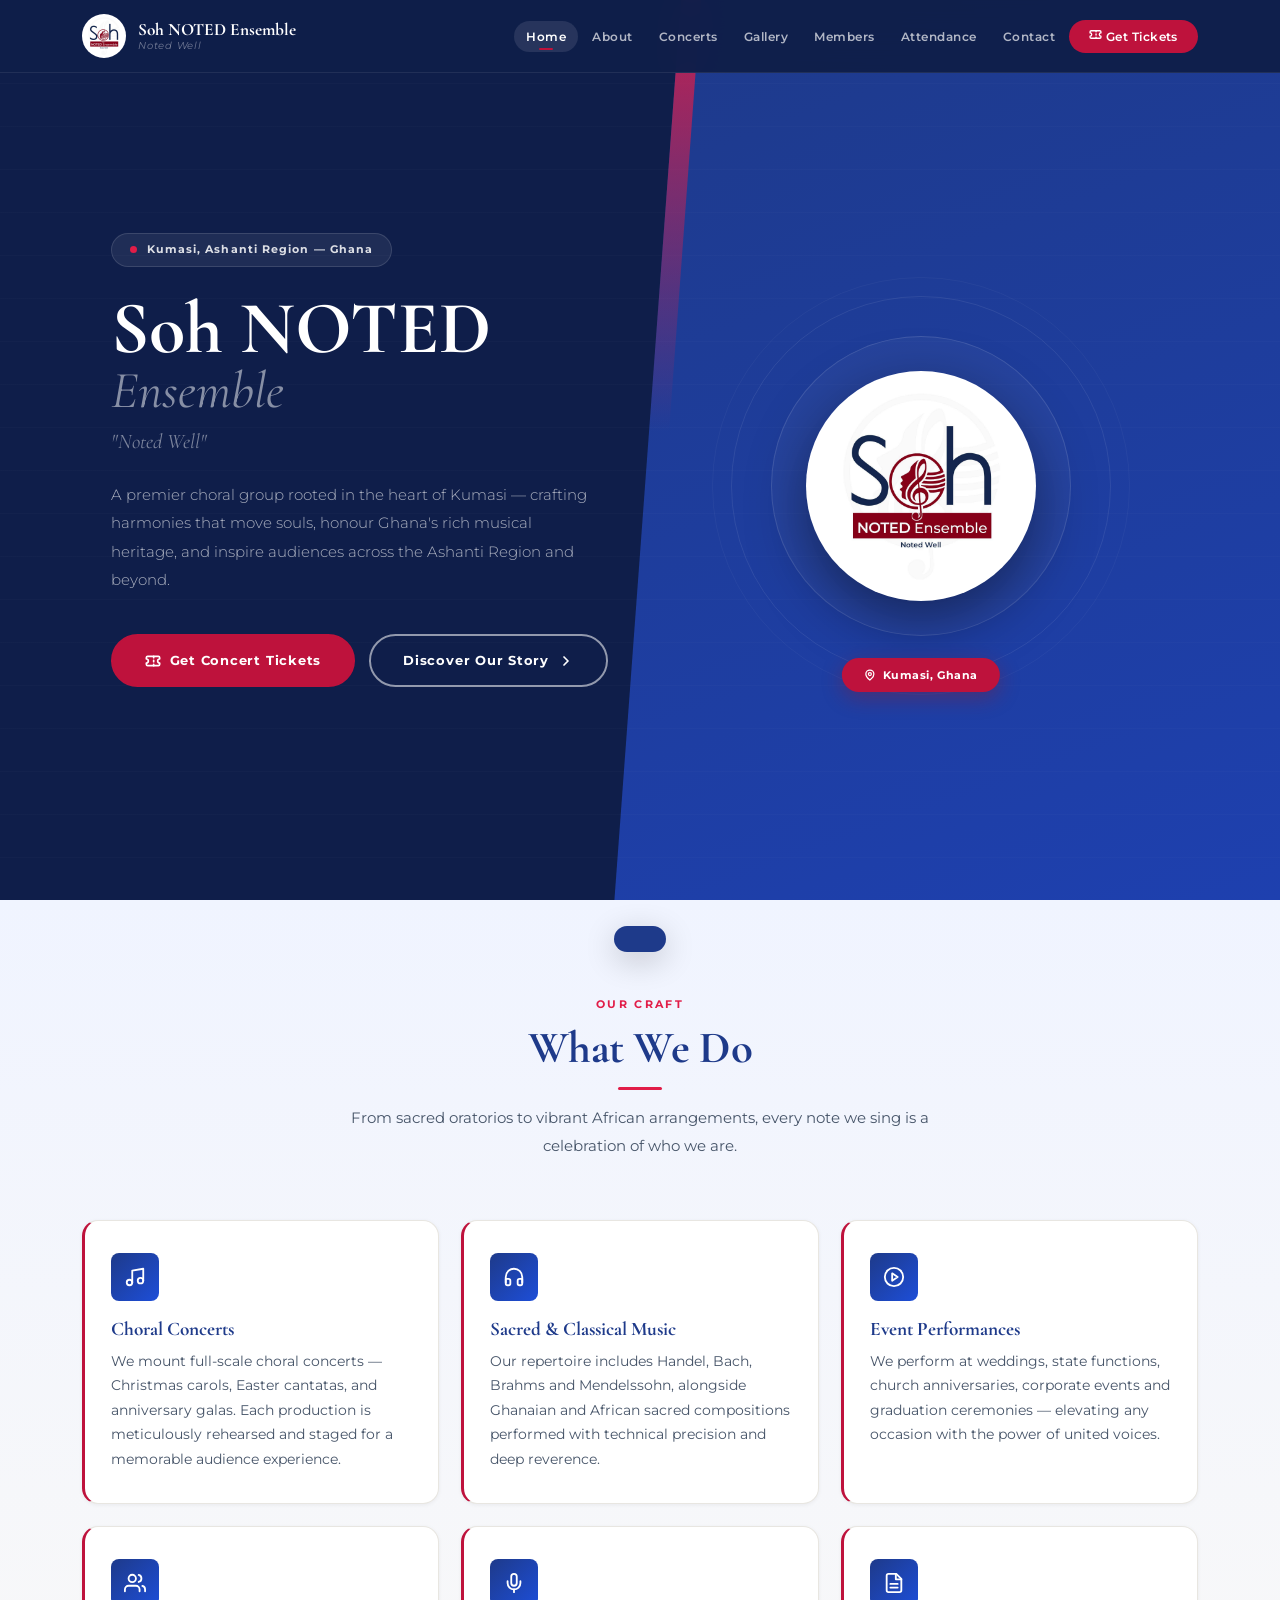
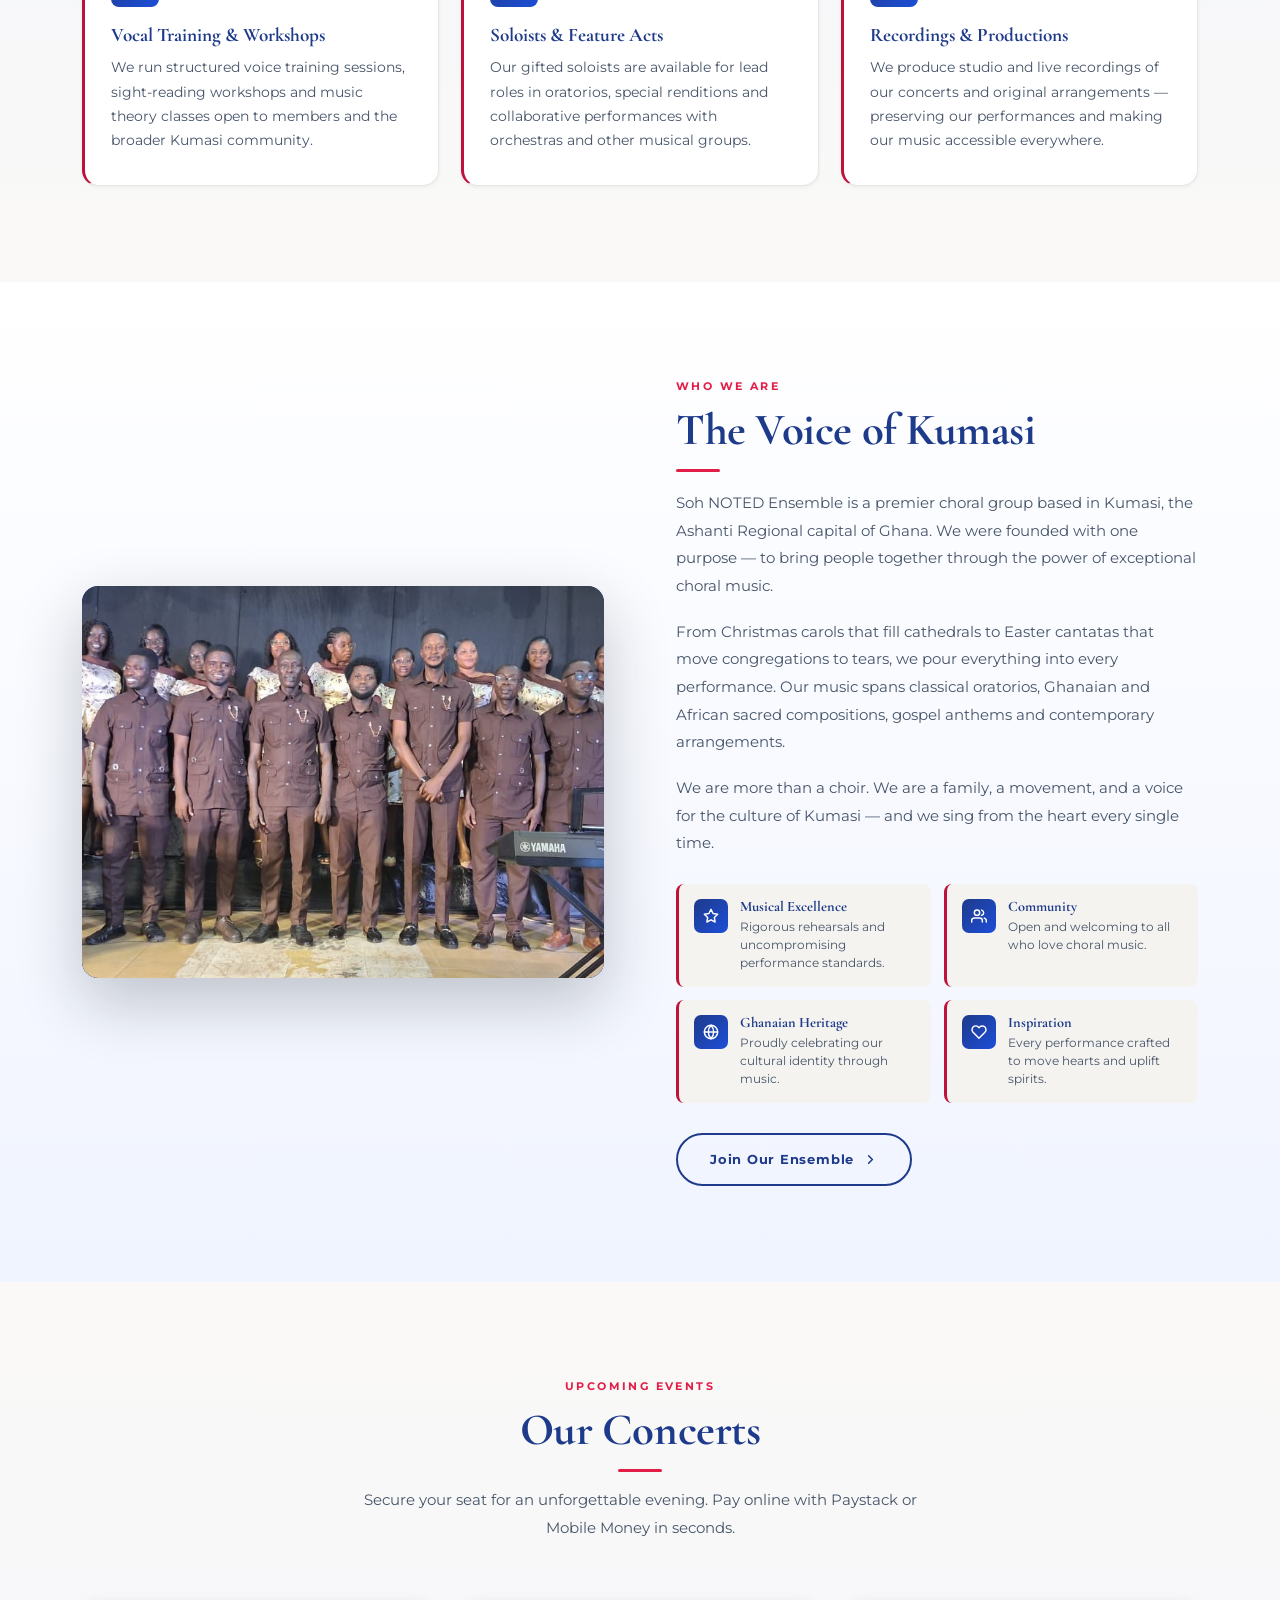
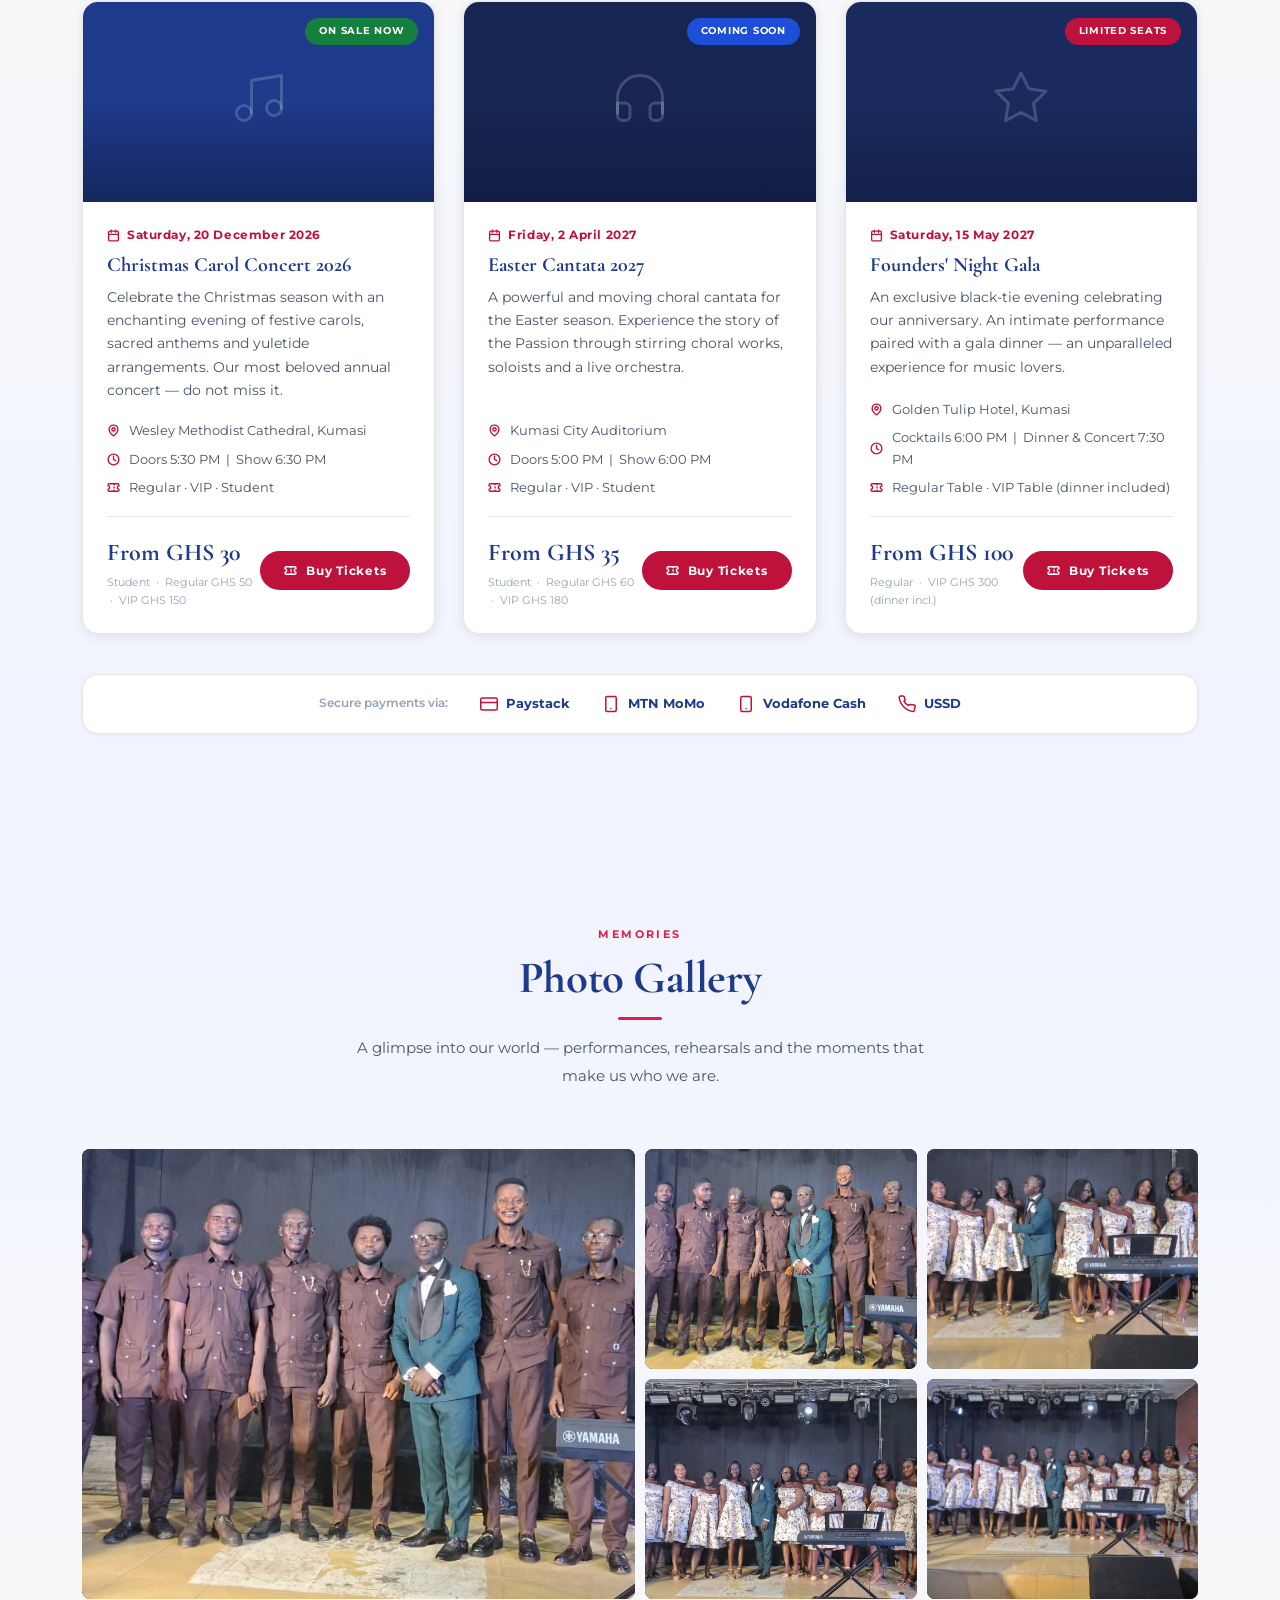
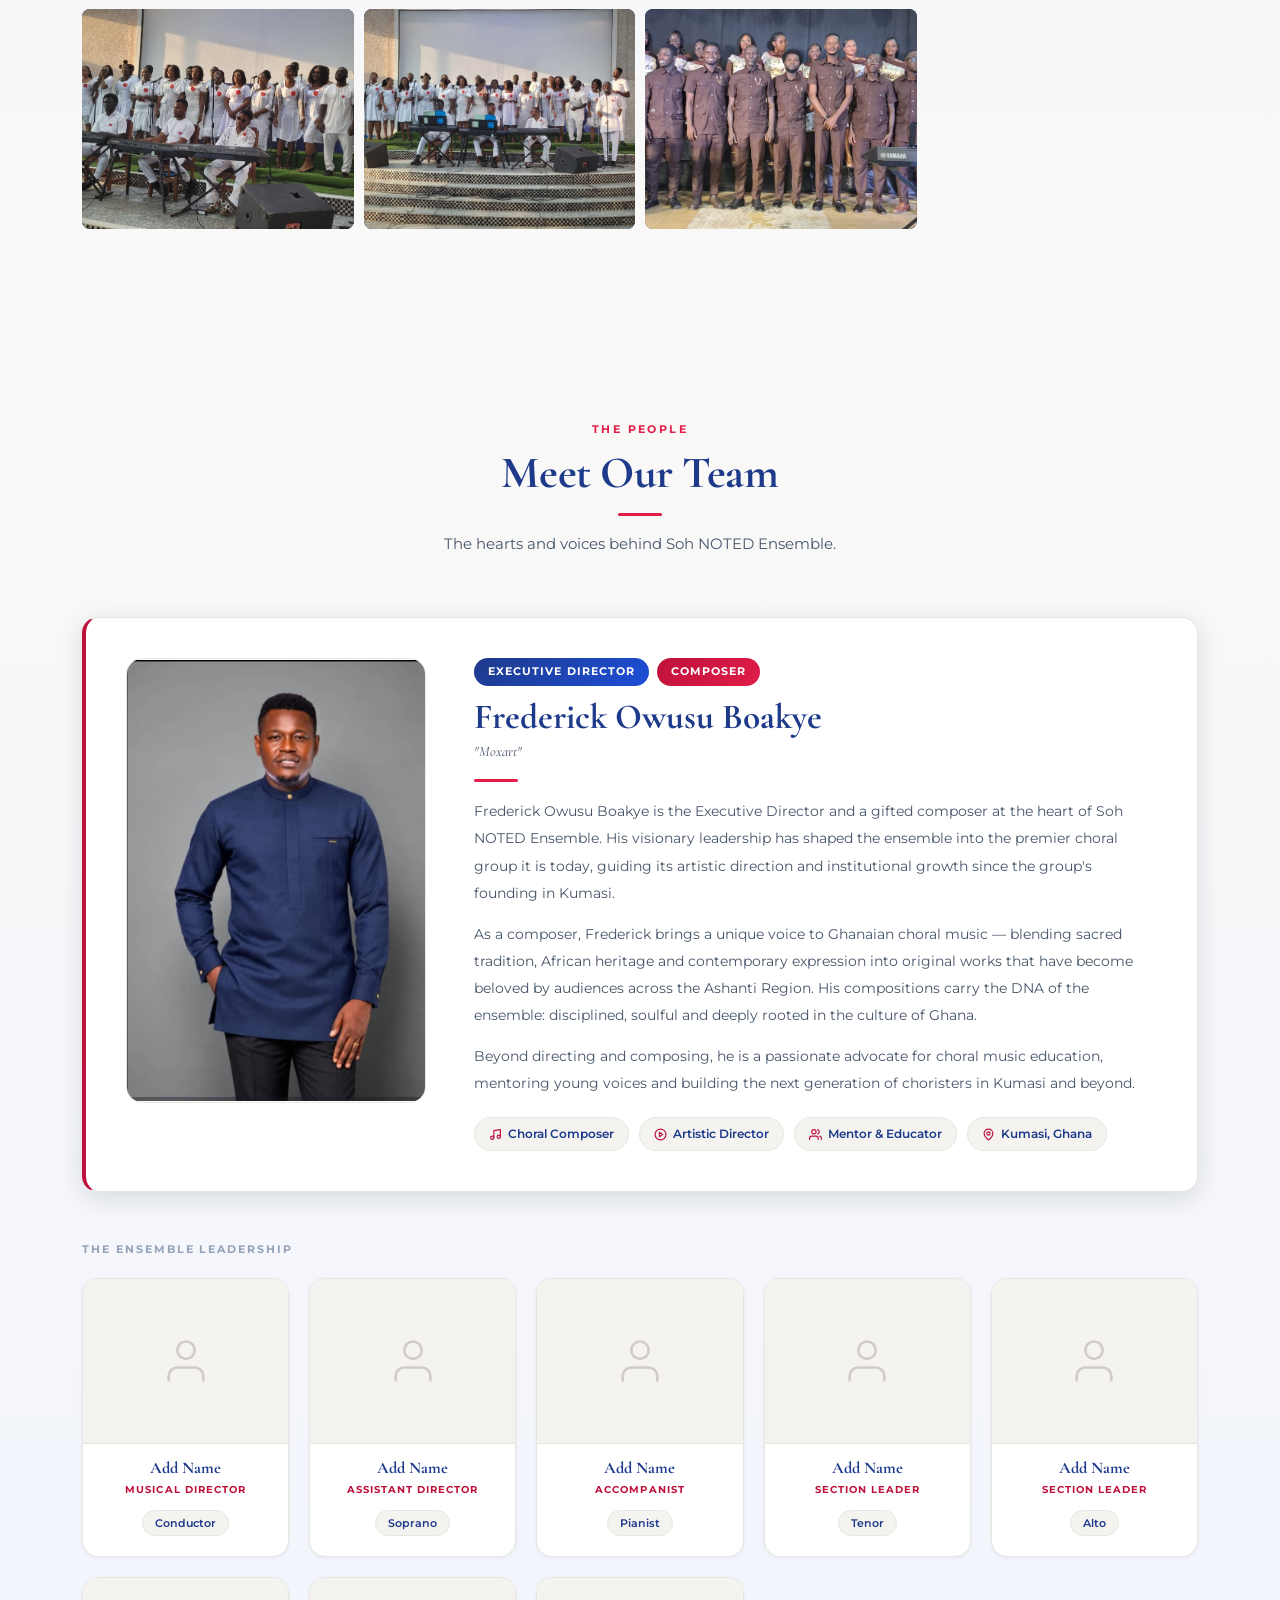
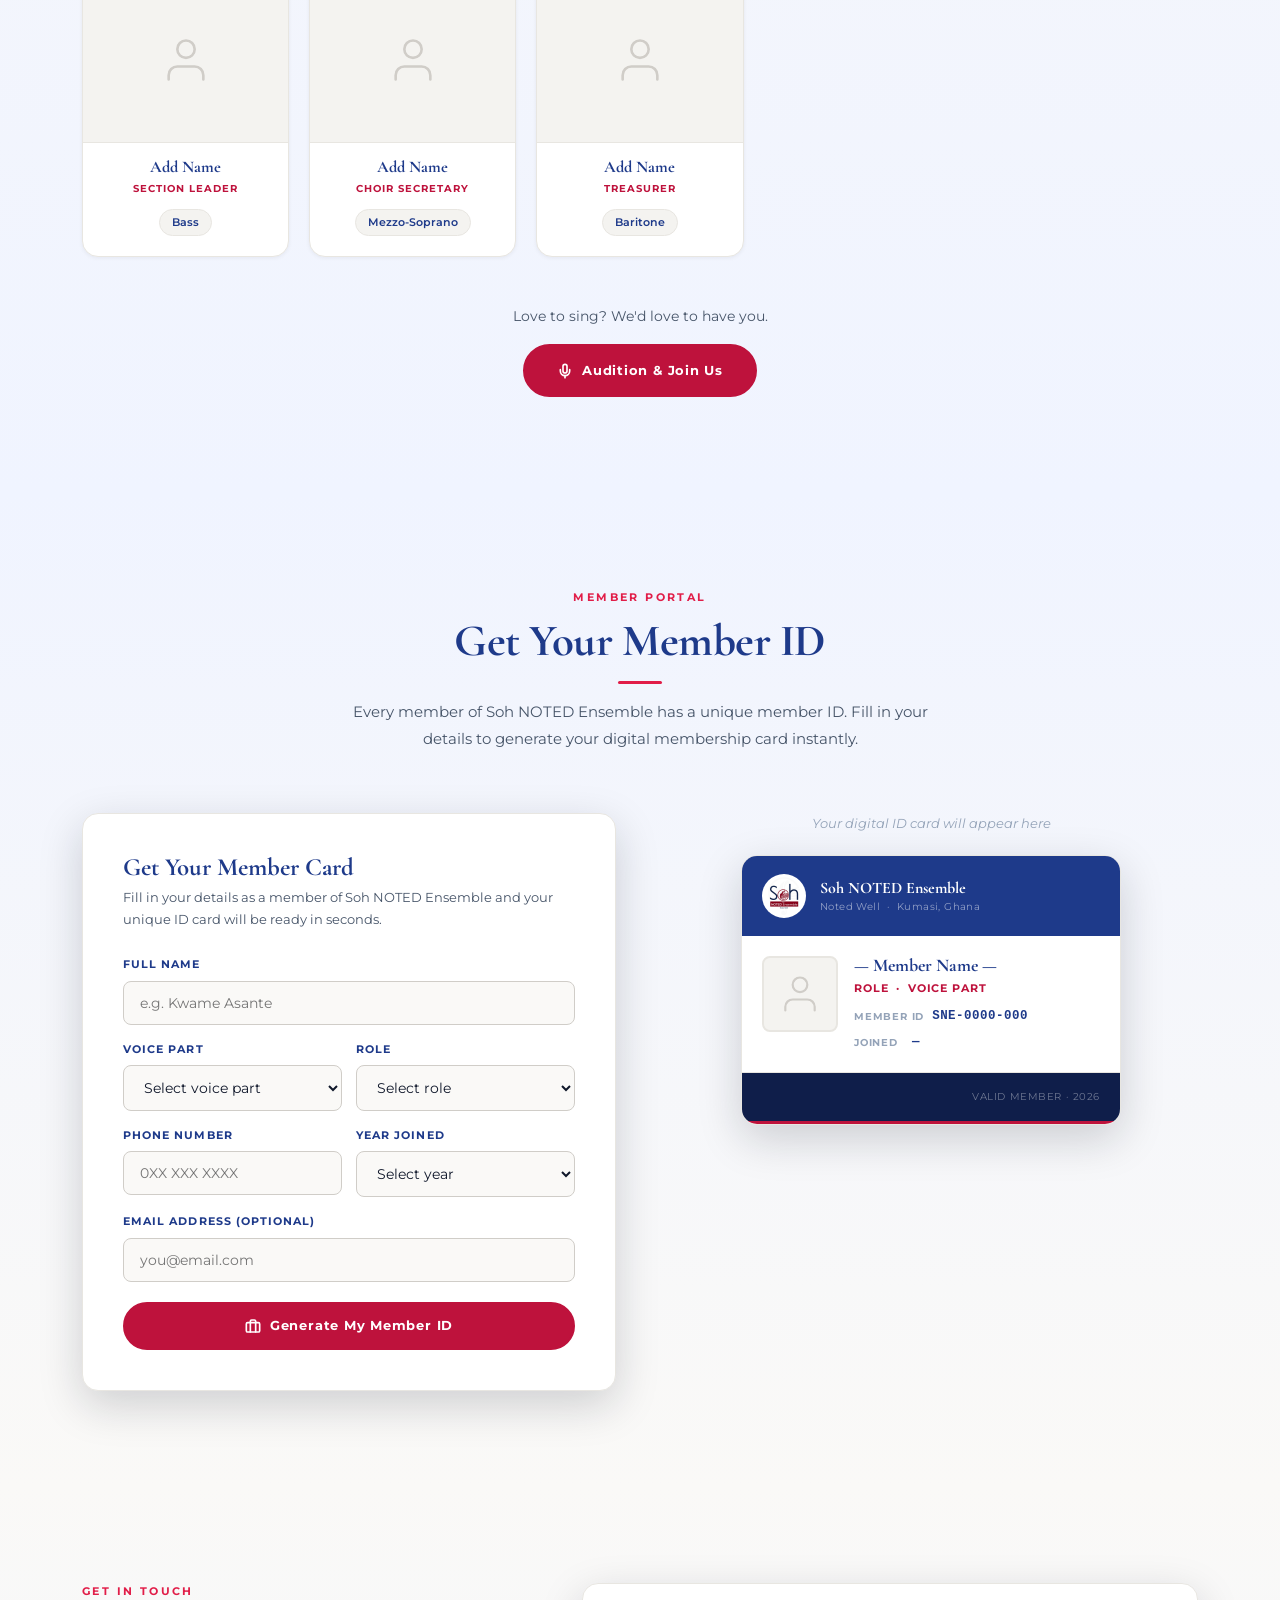
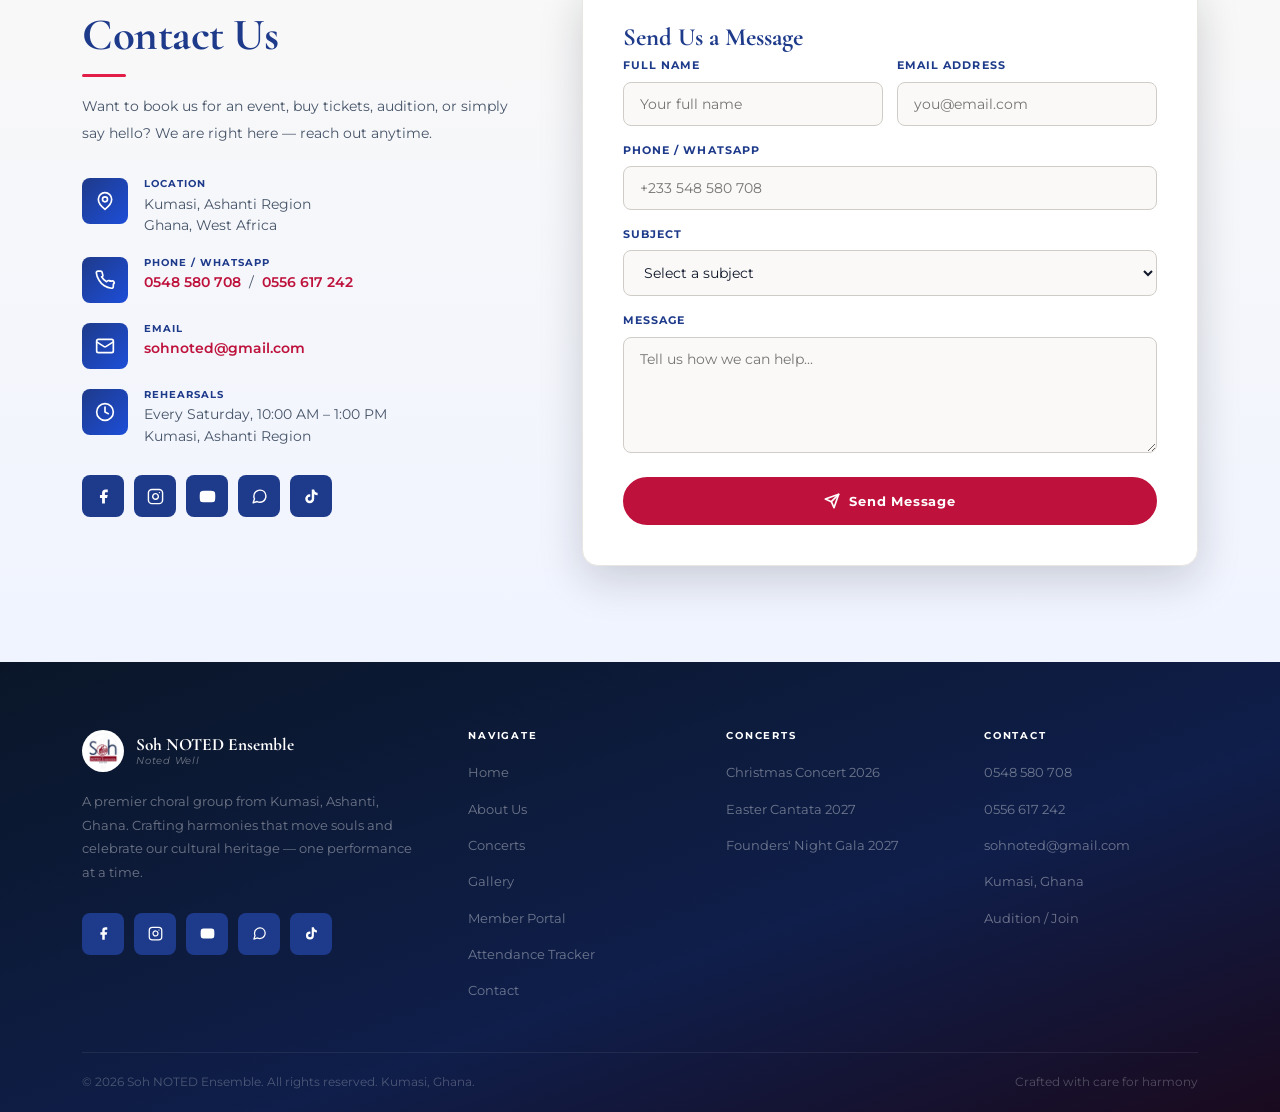
==== index.html @ d5f80ae0 "Add Members Attendance Portal — login, check-in with code, admin dashboard, reports" ====
<!DOCTYPE html>
<html lang="en">
<head>
<meta charset="UTF-8"/>
<meta name="viewport" content="width=device-width,initial-scale=1.0"/>
<meta name="description" content="Soh NOTED Ensemble — Premier choral group in Kumasi, Ashanti, Ghana. Book concert tickets online via Paystack or Mobile Money."/>
<meta name="keywords" content="Soh NOTED Ensemble, choir, choral, Kumasi, Ghana, concert tickets"/>
<meta property="og:title" content="Soh NOTED Ensemble | Noted Well"/>
<meta property="og:description" content="Premier choral group from Kumasi, Ghana. Experience the harmony."/>
<meta property="og:type" content="website"/>
<title>Soh NOTED Ensemble | Noted Well</title>

<link rel="preconnect" href="https://fonts.googleapis.com"/>
<link rel="preconnect" href="https://fonts.gstatic.com" crossorigin/>
<link href="https://fonts.googleapis.com/css2?family=Cormorant+Garamond:ital,wght@0,400;0,600;0,700;1,400;1,600&family=Montserrat:wght@300;400;500;600;700;800&display=swap" rel="stylesheet"/>
<script src="https://js.paystack.co/v1/inline.js" defer></script>
<link rel="stylesheet" href="css/styles.css"/>
</head>
<body>

<!-- ╔══════════════════════════════╗
     ║          NAVBAR              ║
     ╚══════════════════════════════╝ -->
<nav class="navbar" role="navigation" aria-label="Main navigation">
  <div class="nav-wrap">
    <a href="#home" class="nav-brand" aria-label="Soh NOTED Ensemble">
      <img src="images/logo.png" alt="Soh NOTED Ensemble logo" onerror="this.style.display='none'"/>
      <div class="brand-text">
        <span class="brand-name">Soh NOTED Ensemble</span>
        <span class="brand-tag">Noted Well</span>
      </div>
    </a>
    <ul class="nav-menu" role="list">
      <li><a href="#home" class="active">Home</a></li>
      <li><a href="#about">About</a></li>
      <li><a href="#concerts">Concerts</a></li>
      <li><a href="#gallery">Gallery</a></li>
      <li><a href="#members">Members</a></li>
      <li><a href="attendance.html">Attendance</a></li>
      <li><a href="#contact">Contact</a></li>
      <li>
        <a href="#concerts" class="nav-cta">
          <svg xmlns="http://www.w3.org/2000/svg" width="13" height="13" viewBox="0 0 24 24" fill="none" stroke="currentColor" stroke-width="2.5" stroke-linecap="round" stroke-linejoin="round"><path d="M2 9a3 3 0 0 1 0 6v2a2 2 0 0 0 2 2h16a2 2 0 0 0 2-2v-2a3 3 0 0 1 0-6V7a2 2 0 0 0-2-2H4a2 2 0 0 0-2 2Z"/><path d="M13 5v2M13 17v2M13 11v2"/></svg>
          Get Tickets
        </a>
      </li>
    </ul>
    <button class="nav-tog" aria-label="Toggle navigation" aria-expanded="false">
      <span></span><span></span><span></span>
    </button>
  </div>
</nav>

<!-- ╔══════════════════════════════╗
     ║           HERO               ║
     ╚══════════════════════════════╝ -->
<section id="home" class="hero" aria-label="Welcome">
  <div class="hero-lines" aria-hidden="true"></div>
  <div class="container">
    <div class="hero-inner">
      <div class="hero-text">
        <div class="hero-eyebrow">
          <span class="pdot"></span>
          Kumasi, Ashanti Region — Ghana
        </div>
        <h1 class="hero-h1">
          Soh NOTED
          <em>Ensemble</em>
        </h1>
        <p class="hero-ital">"Noted Well"</p>
        <p class="hero-p">A premier choral group rooted in the heart of Kumasi — crafting harmonies that move souls, honour Ghana's rich musical heritage, and inspire audiences across the Ashanti Region and beyond.</p>
        <div class="hero-btns">
          <a href="#concerts" class="btn btn-p">
            <svg xmlns="http://www.w3.org/2000/svg" width="16" height="16" viewBox="0 0 24 24" fill="none" stroke="currentColor" stroke-width="2.5" stroke-linecap="round" stroke-linejoin="round"><path d="M2 9a3 3 0 0 1 0 6v2a2 2 0 0 0 2 2h16a2 2 0 0 0 2-2v-2a3 3 0 0 1 0-6V7a2 2 0 0 0-2-2H4a2 2 0 0 0-2 2Z"/><path d="M13 5v2M13 17v2M13 11v2"/></svg>
            Get Concert Tickets
          </a>
          <a href="#about" class="btn btn-w">
            Discover Our Story
            <svg xmlns="http://www.w3.org/2000/svg" width="16" height="16" viewBox="0 0 24 24" fill="none" stroke="currentColor" stroke-width="2.5" stroke-linecap="round" stroke-linejoin="round"><path d="m9 18 6-6-6-6"/></svg>
          </a>
        </div>
      </div>
      <div class="hero-vis">
        <div class="lrings">
          <div class="ring-a">
            <div class="ring-b">
              <img src="images/logo.png" alt="Soh NOTED Ensemble" class="logo-img" onerror="this.style.display='none'"/>
            </div>
          </div>
          <div class="loc-pill">
            <svg xmlns="http://www.w3.org/2000/svg" width="12" height="12" viewBox="0 0 24 24" fill="none" stroke="currentColor" stroke-width="2.5" stroke-linecap="round" stroke-linejoin="round"><path d="M20 10c0 6-8 12-8 12s-8-6-8-12a8 8 0 0 1 16 0Z"/><circle cx="12" cy="10" r="3"/></svg>
            Kumasi, Ghana
          </div>
        </div>
      </div>
    </div>
  </div>
</section>

<!-- ╔══════════════════════════════╗
     ║        WHAT WE DO            ║
     ╚══════════════════════════════╝ -->
<section id="what-we-do" class="sp wwd-sec" aria-labelledby="wwd-title">
  <div class="container">
    <div class="sh">
      <span class="overline">Our Craft</span>
      <h2 class="section-title" id="wwd-title">What We Do</h2>
      <div class="rule"></div>
      <p class="section-sub" style="margin-top:14px">From sacred oratorios to vibrant African arrangements, every note we sing is a celebration of who we are.</p>
    </div>
    <div class="wwd-grid">
      <div class="wwd-card fu">
        <div class="wwd-icon"><svg xmlns="http://www.w3.org/2000/svg" width="22" height="22" viewBox="0 0 24 24" fill="none" stroke="currentColor" stroke-width="2" stroke-linecap="round" stroke-linejoin="round"><path d="M9 18V5l12-2v13"/><circle cx="6" cy="18" r="3"/><circle cx="18" cy="16" r="3"/></svg></div>
        <h3>Choral Concerts</h3>
        <p>We mount full-scale choral concerts — Christmas carols, Easter cantatas, and anniversary galas. Each production is meticulously rehearsed and staged for a memorable audience experience.</p>
      </div>
      <div class="wwd-card fu">
        <div class="wwd-icon"><svg xmlns="http://www.w3.org/2000/svg" width="22" height="22" viewBox="0 0 24 24" fill="none" stroke="currentColor" stroke-width="2" stroke-linecap="round" stroke-linejoin="round"><path d="M3 18v-6a9 9 0 0 1 18 0v6"/><path d="M21 19a2 2 0 0 1-2 2h-1a2 2 0 0 1-2-2v-3a2 2 0 0 1 2-2h3zM3 19a2 2 0 0 0 2 2h1a2 2 0 0 0 2-2v-3a2 2 0 0 0-2-2H3z"/></svg></div>
        <h3>Sacred &amp; Classical Music</h3>
        <p>Our repertoire includes Handel, Bach, Brahms and Mendelssohn, alongside Ghanaian and African sacred compositions performed with technical precision and deep reverence.</p>
      </div>
      <div class="wwd-card fu">
        <div class="wwd-icon"><svg xmlns="http://www.w3.org/2000/svg" width="22" height="22" viewBox="0 0 24 24" fill="none" stroke="currentColor" stroke-width="2" stroke-linecap="round" stroke-linejoin="round"><circle cx="12" cy="12" r="10"/><polygon points="10 8 16 12 10 16 10 8"/></svg></div>
        <h3>Event Performances</h3>
        <p>We perform at weddings, state functions, church anniversaries, corporate events and graduation ceremonies — elevating any occasion with the power of united voices.</p>
      </div>
      <div class="wwd-card fu">
        <div class="wwd-icon"><svg xmlns="http://www.w3.org/2000/svg" width="22" height="22" viewBox="0 0 24 24" fill="none" stroke="currentColor" stroke-width="2" stroke-linecap="round" stroke-linejoin="round"><path d="M17 21v-2a4 4 0 0 0-4-4H5a4 4 0 0 0-4 4v2"/><circle cx="9" cy="7" r="4"/><path d="M23 21v-2a4 4 0 0 0-3-3.87M16 3.13a4 4 0 0 1 0 7.75"/></svg></div>
        <h3>Vocal Training &amp; Workshops</h3>
        <p>We run structured voice training sessions, sight-reading workshops and music theory classes open to members and the broader Kumasi community.</p>
      </div>
      <div class="wwd-card fu">
        <div class="wwd-icon"><svg xmlns="http://www.w3.org/2000/svg" width="22" height="22" viewBox="0 0 24 24" fill="none" stroke="currentColor" stroke-width="2" stroke-linecap="round" stroke-linejoin="round"><path d="M12 2a3 3 0 0 0-3 3v7a3 3 0 0 0 6 0V5a3 3 0 0 0-3-3Z"/><path d="M19 10v2a7 7 0 0 1-14 0v-2"/><line x1="12" x2="12" y1="19" y2="22"/></svg></div>
        <h3>Soloists &amp; Feature Acts</h3>
        <p>Our gifted soloists are available for lead roles in oratorios, special renditions and collaborative performances with orchestras and other musical groups.</p>
      </div>
      <div class="wwd-card fu">
        <div class="wwd-icon"><svg xmlns="http://www.w3.org/2000/svg" width="22" height="22" viewBox="0 0 24 24" fill="none" stroke="currentColor" stroke-width="2" stroke-linecap="round" stroke-linejoin="round"><path d="M14.5 2H6a2 2 0 0 0-2 2v16a2 2 0 0 0 2 2h12a2 2 0 0 0 2-2V7.5L14.5 2z"/><polyline points="14 2 14 8 20 8"/><line x1="16" x2="8" y1="13" y2="13"/><line x1="16" x2="8" y1="17" y2="17"/></svg></div>
        <h3>Recordings &amp; Productions</h3>
        <p>We produce studio and live recordings of our concerts and original arrangements — preserving our performances and making our music accessible everywhere.</p>
      </div>
    </div>
  </div>
</section>

<!-- ╔══════════════════════════════╗
     ║           ABOUT              ║
     ╚══════════════════════════════╝ -->
<section id="about" class="sp about-sec" aria-labelledby="about-title">
  <div class="container">
    <div class="about-grid">
      <div class="about-img-wrap fu">
        <div class="about-img-box" style="padding:0;display:block" onclick="openLightbox('images/choir1.jpeg')">
          <img src="images/choir1.jpeg" alt="Soh NOTED Ensemble choir" class="lb-trigger" style="width:100%;height:100%;object-fit:cover;border-radius:var(--rl)"/>
        </div>
      </div>
      <div class="about-text fu">
        <span class="overline">Who We Are</span>
        <h2 class="section-title" id="about-title">The Voice of Kumasi</h2>
        <div class="rule-l"></div>
        <p style="margin-top:18px">Soh NOTED Ensemble is a premier choral group based in Kumasi, the Ashanti Regional capital of Ghana. We were founded with one purpose — to bring people together through the power of exceptional choral music.</p>
        <p>From Christmas carols that fill cathedrals to Easter cantatas that move congregations to tears, we pour everything into every performance. Our music spans classical oratorios, Ghanaian and African sacred compositions, gospel anthems and contemporary arrangements.</p>
        <p>We are more than a choir. We are a family, a movement, and a voice for the culture of Kumasi — and we sing from the heart every single time.</p>
        <div class="vals">
          <div class="val-card">
            <div class="val-ic"><svg xmlns="http://www.w3.org/2000/svg" width="16" height="16" viewBox="0 0 24 24" fill="none" stroke="currentColor" stroke-width="2.2" stroke-linecap="round" stroke-linejoin="round"><polygon points="12 2 15.09 8.26 22 9.27 17 14.14 18.18 21.02 12 17.77 5.82 21.02 7 14.14 2 9.27 8.91 8.26 12 2"/></svg></div>
            <div><h4>Musical Excellence</h4><p>Rigorous rehearsals and uncompromising performance standards.</p></div>
          </div>
          <div class="val-card">
            <div class="val-ic"><svg xmlns="http://www.w3.org/2000/svg" width="16" height="16" viewBox="0 0 24 24" fill="none" stroke="currentColor" stroke-width="2.2" stroke-linecap="round" stroke-linejoin="round"><path d="M17 21v-2a4 4 0 0 0-4-4H5a4 4 0 0 0-4 4v2"/><circle cx="9" cy="7" r="4"/><path d="M23 21v-2a4 4 0 0 0-3-3.87M16 3.13a4 4 0 0 1 0 7.75"/></svg></div>
            <div><h4>Community</h4><p>Open and welcoming to all who love choral music.</p></div>
          </div>
          <div class="val-card">
            <div class="val-ic"><svg xmlns="http://www.w3.org/2000/svg" width="16" height="16" viewBox="0 0 24 24" fill="none" stroke="currentColor" stroke-width="2.2" stroke-linecap="round" stroke-linejoin="round"><circle cx="12" cy="12" r="10"/><path d="M12 2a14.5 14.5 0 0 0 0 20 14.5 14.5 0 0 0 0-20"/><path d="M2 12h20"/></svg></div>
            <div><h4>Ghanaian Heritage</h4><p>Proudly celebrating our cultural identity through music.</p></div>
          </div>
          <div class="val-card">
            <div class="val-ic"><svg xmlns="http://www.w3.org/2000/svg" width="16" height="16" viewBox="0 0 24 24" fill="none" stroke="currentColor" stroke-width="2.2" stroke-linecap="round" stroke-linejoin="round"><path d="M20.84 4.61a5.5 5.5 0 0 0-7.78 0L12 5.67l-1.06-1.06a5.5 5.5 0 0 0-7.78 7.78l1.06 1.06L12 21.23l7.78-7.78 1.06-1.06a5.5 5.5 0 0 0 0-7.78z"/></svg></div>
            <div><h4>Inspiration</h4><p>Every performance crafted to move hearts and uplift spirits.</p></div>
          </div>
        </div>
        <a href="https://docs.google.com/forms/d/e/1FAIpQLSeWEZOXcA9NEIgnMS2ec6DwpXZkyYoGMqbZkZDrOVWDidQ36A/viewform?usp=publish-editor" target="_blank" rel="noopener" class="btn btn-o">
          Join Our Ensemble
          <svg xmlns="http://www.w3.org/2000/svg" width="15" height="15" viewBox="0 0 24 24" fill="none" stroke="currentColor" stroke-width="2.5" stroke-linecap="round" stroke-linejoin="round"><path d="m9 18 6-6-6-6"/></svg>
        </a>
      </div>
    </div>
  </div>
</section>

<!-- ╔══════════════════════════════╗
     ║          CONCERTS            ║
     ╚══════════════════════════════╝ -->
<section id="concerts" class="sp concerts-sec" aria-labelledby="concerts-title">
  <div class="container">
    <div class="sh">
      <span class="overline">Upcoming Events</span>
      <h2 class="section-title" id="concerts-title">Our Concerts</h2>
      <div class="rule"></div>
      <p class="section-sub" style="margin-top:14px">Secure your seat for an unforgettable evening. Pay online with Paystack or Mobile Money in seconds.</p>
    </div>

    <div class="concerts-grid">
      <!-- Concert 1 -->
      <article class="cc fu">
        <div class="cc-img">
          <div class="cc-img-icon"><svg xmlns="http://www.w3.org/2000/svg" width="64" height="64" viewBox="0 0 24 24" fill="none" stroke="currentColor" stroke-width="1.2" stroke-linecap="round" stroke-linejoin="round"><path d="M9 18V5l12-2v13"/><circle cx="6" cy="18" r="3"/><circle cx="18" cy="16" r="3"/></svg></div>
          <span class="cc-badge b-sale">On Sale Now</span>
        </div>
        <div class="cc-body">
          <div class="cc-date">
            <svg xmlns="http://www.w3.org/2000/svg" width="13" height="13" viewBox="0 0 24 24" fill="none" stroke="currentColor" stroke-width="2.5" stroke-linecap="round" stroke-linejoin="round"><rect x="3" y="4" width="18" height="18" rx="2" ry="2"/><line x1="16" x2="16" y1="2" y2="6"/><line x1="8" x2="8" y1="2" y2="6"/><line x1="3" x2="21" y1="10" y2="10"/></svg>
            Saturday, 20 December 2026
          </div>
          <h3>Christmas Carol Concert 2026</h3>
          <p>Celebrate the Christmas season with an enchanting evening of festive carols, sacred anthems and yuletide arrangements. Our most beloved annual concert — do not miss it.</p>
          <div class="cc-meta">
            <div class="cc-mr"><svg xmlns="http://www.w3.org/2000/svg" width="13" height="13" viewBox="0 0 24 24" fill="none" stroke="currentColor" stroke-width="2.5" stroke-linecap="round" stroke-linejoin="round"><path d="M20 10c0 6-8 12-8 12s-8-6-8-12a8 8 0 0 1 16 0Z"/><circle cx="12" cy="10" r="3"/></svg>Wesley Methodist Cathedral, Kumasi</div>
            <div class="cc-mr"><svg xmlns="http://www.w3.org/2000/svg" width="13" height="13" viewBox="0 0 24 24" fill="none" stroke="currentColor" stroke-width="2.5" stroke-linecap="round" stroke-linejoin="round"><circle cx="12" cy="12" r="10"/><polyline points="12 6 12 12 16 14"/></svg>Doors 5:30 PM &nbsp;|&nbsp; Show 6:30 PM</div>
            <div class="cc-mr"><svg xmlns="http://www.w3.org/2000/svg" width="13" height="13" viewBox="0 0 24 24" fill="none" stroke="currentColor" stroke-width="2.5" stroke-linecap="round" stroke-linejoin="round"><path d="M2 9a3 3 0 0 1 0 6v2a2 2 0 0 0 2 2h16a2 2 0 0 0 2-2v-2a3 3 0 0 1 0-6V7a2 2 0 0 0-2-2H4a2 2 0 0 0-2 2Z"/><path d="M13 5v2M13 17v2M13 11v2"/></svg>Regular · VIP · Student</div>
          </div>
          <div class="cc-foot">
            <div><span class="cc-amt">From GHS 30</span><div class="cc-tiers">Student &nbsp;·&nbsp; Regular GHS 50 &nbsp;·&nbsp; VIP GHS 150</div></div>
            <button class="btn btn-p btn-sm" onclick="openModal('concert1')">
              <svg xmlns="http://www.w3.org/2000/svg" width="13" height="13" viewBox="0 0 24 24" fill="none" stroke="currentColor" stroke-width="2.5" stroke-linecap="round" stroke-linejoin="round"><path d="M2 9a3 3 0 0 1 0 6v2a2 2 0 0 0 2 2h16a2 2 0 0 0 2-2v-2a3 3 0 0 1 0-6V7a2 2 0 0 0-2-2H4a2 2 0 0 0-2 2Z"/><path d="M13 5v2M13 17v2M13 11v2"/></svg>
              Buy Tickets
            </button>
          </div>
        </div>
      </article>

      <!-- Concert 2 -->
      <article class="cc fu">
        <div class="cc-img" style="background:#172552">
          <div class="cc-img-icon"><svg xmlns="http://www.w3.org/2000/svg" width="64" height="64" viewBox="0 0 24 24" fill="none" stroke="currentColor" stroke-width="1.2" stroke-linecap="round" stroke-linejoin="round"><path d="M3 18v-6a9 9 0 0 1 18 0v6"/><path d="M21 19a2 2 0 0 1-2 2h-1a2 2 0 0 1-2-2v-3a2 2 0 0 1 2-2h3zM3 19a2 2 0 0 0 2 2h1a2 2 0 0 0 2-2v-3a2 2 0 0 0-2-2H3z"/></svg></div>
          <span class="cc-badge b-soon">Coming Soon</span>
        </div>
        <div class="cc-body">
          <div class="cc-date">
            <svg xmlns="http://www.w3.org/2000/svg" width="13" height="13" viewBox="0 0 24 24" fill="none" stroke="currentColor" stroke-width="2.5" stroke-linecap="round" stroke-linejoin="round"><rect x="3" y="4" width="18" height="18" rx="2" ry="2"/><line x1="16" x2="16" y1="2" y2="6"/><line x1="8" x2="8" y1="2" y2="6"/><line x1="3" x2="21" y1="10" y2="10"/></svg>
            Friday, 2 April 2027
          </div>
          <h3>Easter Cantata 2027</h3>
          <p>A powerful and moving choral cantata for the Easter season. Experience the story of the Passion through stirring choral works, soloists and a live orchestra.</p>
          <div class="cc-meta">
            <div class="cc-mr"><svg xmlns="http://www.w3.org/2000/svg" width="13" height="13" viewBox="0 0 24 24" fill="none" stroke="currentColor" stroke-width="2.5" stroke-linecap="round" stroke-linejoin="round"><path d="M20 10c0 6-8 12-8 12s-8-6-8-12a8 8 0 0 1 16 0Z"/><circle cx="12" cy="10" r="3"/></svg>Kumasi City Auditorium</div>
            <div class="cc-mr"><svg xmlns="http://www.w3.org/2000/svg" width="13" height="13" viewBox="0 0 24 24" fill="none" stroke="currentColor" stroke-width="2.5" stroke-linecap="round" stroke-linejoin="round"><circle cx="12" cy="12" r="10"/><polyline points="12 6 12 12 16 14"/></svg>Doors 5:00 PM &nbsp;|&nbsp; Show 6:00 PM</div>
            <div class="cc-mr"><svg xmlns="http://www.w3.org/2000/svg" width="13" height="13" viewBox="0 0 24 24" fill="none" stroke="currentColor" stroke-width="2.5" stroke-linecap="round" stroke-linejoin="round"><path d="M2 9a3 3 0 0 1 0 6v2a2 2 0 0 0 2 2h16a2 2 0 0 0 2-2v-2a3 3 0 0 1 0-6V7a2 2 0 0 0-2-2H4a2 2 0 0 0-2 2Z"/><path d="M13 5v2M13 17v2M13 11v2"/></svg>Regular · VIP · Student</div>
          </div>
          <div class="cc-foot">
            <div><span class="cc-amt">From GHS 35</span><div class="cc-tiers">Student &nbsp;·&nbsp; Regular GHS 60 &nbsp;·&nbsp; VIP GHS 180</div></div>
            <button class="btn btn-p btn-sm" onclick="openModal('concert2')">
              <svg xmlns="http://www.w3.org/2000/svg" width="13" height="13" viewBox="0 0 24 24" fill="none" stroke="currentColor" stroke-width="2.5" stroke-linecap="round" stroke-linejoin="round"><path d="M2 9a3 3 0 0 1 0 6v2a2 2 0 0 0 2 2h16a2 2 0 0 0 2-2v-2a3 3 0 0 1 0-6V7a2 2 0 0 0-2-2H4a2 2 0 0 0-2 2Z"/><path d="M13 5v2M13 17v2M13 11v2"/></svg>
              Buy Tickets
            </button>
          </div>
        </div>
      </article>

      <!-- Concert 3 -->
      <article class="cc fu">
        <div class="cc-img" style="background:#1a2a5e">
          <div class="cc-img-icon"><svg xmlns="http://www.w3.org/2000/svg" width="64" height="64" viewBox="0 0 24 24" fill="none" stroke="currentColor" stroke-width="1.2" stroke-linecap="round" stroke-linejoin="round"><polygon points="12 2 15.09 8.26 22 9.27 17 14.14 18.18 21.02 12 17.77 5.82 21.02 7 14.14 2 9.27 8.91 8.26 12 2"/></svg></div>
          <span class="cc-badge b-ltd">Limited Seats</span>
        </div>
        <div class="cc-body">
          <div class="cc-date">
            <svg xmlns="http://www.w3.org/2000/svg" width="13" height="13" viewBox="0 0 24 24" fill="none" stroke="currentColor" stroke-width="2.5" stroke-linecap="round" stroke-linejoin="round"><rect x="3" y="4" width="18" height="18" rx="2" ry="2"/><line x1="16" x2="16" y1="2" y2="6"/><line x1="8" x2="8" y1="2" y2="6"/><line x1="3" x2="21" y1="10" y2="10"/></svg>
            Saturday, 15 May 2027
          </div>
          <h3>Founders' Night Gala</h3>
          <p>An exclusive black-tie evening celebrating our anniversary. An intimate performance paired with a gala dinner — an unparalleled experience for music lovers.</p>
          <div class="cc-meta">
            <div class="cc-mr"><svg xmlns="http://www.w3.org/2000/svg" width="13" height="13" viewBox="0 0 24 24" fill="none" stroke="currentColor" stroke-width="2.5" stroke-linecap="round" stroke-linejoin="round"><path d="M20 10c0 6-8 12-8 12s-8-6-8-12a8 8 0 0 1 16 0Z"/><circle cx="12" cy="10" r="3"/></svg>Golden Tulip Hotel, Kumasi</div>
            <div class="cc-mr"><svg xmlns="http://www.w3.org/2000/svg" width="13" height="13" viewBox="0 0 24 24" fill="none" stroke="currentColor" stroke-width="2.5" stroke-linecap="round" stroke-linejoin="round"><circle cx="12" cy="12" r="10"/><polyline points="12 6 12 12 16 14"/></svg>Cocktails 6:00 PM &nbsp;|&nbsp; Dinner &amp; Concert 7:30 PM</div>
            <div class="cc-mr"><svg xmlns="http://www.w3.org/2000/svg" width="13" height="13" viewBox="0 0 24 24" fill="none" stroke="currentColor" stroke-width="2.5" stroke-linecap="round" stroke-linejoin="round"><path d="M2 9a3 3 0 0 1 0 6v2a2 2 0 0 0 2 2h16a2 2 0 0 0 2-2v-2a3 3 0 0 1 0-6V7a2 2 0 0 0-2-2H4a2 2 0 0 0-2 2Z"/><path d="M13 5v2M13 17v2M13 11v2"/></svg>Regular Table · VIP Table (dinner included)</div>
          </div>
          <div class="cc-foot">
            <div><span class="cc-amt">From GHS 100</span><div class="cc-tiers">Regular &nbsp;·&nbsp; VIP GHS 300 (dinner incl.)</div></div>
            <button class="btn btn-p btn-sm" onclick="openModal('concert3')">
              <svg xmlns="http://www.w3.org/2000/svg" width="13" height="13" viewBox="0 0 24 24" fill="none" stroke="currentColor" stroke-width="2.5" stroke-linecap="round" stroke-linejoin="round"><path d="M2 9a3 3 0 0 1 0 6v2a2 2 0 0 0 2 2h16a2 2 0 0 0 2-2v-2a3 3 0 0 1 0-6V7a2 2 0 0 0-2-2H4a2 2 0 0 0-2 2Z"/><path d="M13 5v2M13 17v2M13 11v2"/></svg>
              Buy Tickets
            </button>
          </div>
        </div>
      </article>
    </div>

    <!-- Payment strip -->
    <div class="pay-strip">
      <span class="ps-lbl">Secure payments via:</span>
      <div class="pm"><svg xmlns="http://www.w3.org/2000/svg" width="18" height="18" viewBox="0 0 24 24" fill="none" stroke="currentColor" stroke-width="2" stroke-linecap="round" stroke-linejoin="round"><rect x="1" y="4" width="22" height="16" rx="2" ry="2"/><line x1="1" x2="23" y1="10" y2="10"/></svg>Paystack</div>
      <div class="pm"><svg xmlns="http://www.w3.org/2000/svg" width="18" height="18" viewBox="0 0 24 24" fill="none" stroke="currentColor" stroke-width="2" stroke-linecap="round" stroke-linejoin="round"><rect x="5" y="2" width="14" height="20" rx="2" ry="2"/><line x1="12" x2="12.01" y1="18" y2="18"/></svg>MTN MoMo</div>
      <div class="pm"><svg xmlns="http://www.w3.org/2000/svg" width="18" height="18" viewBox="0 0 24 24" fill="none" stroke="currentColor" stroke-width="2" stroke-linecap="round" stroke-linejoin="round"><rect x="5" y="2" width="14" height="20" rx="2" ry="2"/><line x1="12" x2="12.01" y1="18" y2="18"/></svg>Vodafone Cash</div>
      <div class="pm"><svg xmlns="http://www.w3.org/2000/svg" width="18" height="18" viewBox="0 0 24 24" fill="none" stroke="currentColor" stroke-width="2" stroke-linecap="round" stroke-linejoin="round"><path d="M22 16.92v3a2 2 0 0 1-2.18 2 19.79 19.79 0 0 1-8.63-3.07A19.5 19.5 0 0 1 4.69 12 19.79 19.79 0 0 1 1.61 3.42 2 2 0 0 1 3.6 1.26h3a2 2 0 0 1 2 1.72c.127.96.361 1.903.7 2.81a2 2 0 0 1-.45 2.11L7.91 8.1a16 16 0 0 0 6 6l.91-.91a2 2 0 0 1 2.11-.45c.907.339 1.85.573 2.81.7A2 2 0 0 1 22 16.92z"/></svg>USSD</div>
    </div>
  </div>
</section>

<!-- ╔══════════════════════════════╗
     ║           GALLERY            ║
     ╚══════════════════════════════╝ -->
<section id="gallery" class="sp gallery-sec" aria-labelledby="gallery-title">
  <div class="container">
    <div class="sh">
      <span class="overline">Memories</span>
      <h2 class="section-title" id="gallery-title">Photo Gallery</h2>
      <div class="rule"></div>
      <p class="section-sub" style="margin-top:14px">A glimpse into our world — performances, rehearsals and the moments that make us who we are.</p>
    </div>
    <div class="gallery-grid">
      <div class="g-item fu" onclick="openLightbox('images/1.jpeg')">
        <img src="images/1.jpeg" alt="Soh NOTED Ensemble" class="lb-trigger"/>
      </div>
      <div class="g-item fu" onclick="openLightbox('images/2.jpeg')">
        <img src="images/2.jpeg" alt="Soh NOTED Ensemble" class="lb-trigger"/>
      </div>
      <div class="g-item fu" onclick="openLightbox('images/3.jpeg')">
        <img src="images/3.jpeg" alt="Soh NOTED Ensemble" class="lb-trigger"/>
      </div>
      <div class="g-item fu" onclick="openLightbox('images/4.jpeg')">
        <img src="images/4.jpeg" alt="Soh NOTED Ensemble" class="lb-trigger"/>
      </div>
      <div class="g-item fu" onclick="openLightbox('images/5.jpeg')">
        <img src="images/5.jpeg" alt="Soh NOTED Ensemble" class="lb-trigger"/>
      </div>
      <div class="g-item fu" onclick="openLightbox('images/6.jpeg')">
        <img src="images/6.jpeg" alt="Soh NOTED Ensemble" class="lb-trigger"/>
      </div>
      <div class="g-item fu" onclick="openLightbox('images/7.jpeg')">
        <img src="images/7.jpeg" alt="Soh NOTED Ensemble" class="lb-trigger"/>
      </div>
      <div class="g-item fu" onclick="openLightbox('images/choir1.jpeg')">
        <img src="images/choir1.jpeg" alt="Soh NOTED Ensemble" class="lb-trigger"/>
      </div>
    </div>
  </div>
</section>

<!-- ╔══════════════════════════════╗
     ║            TEAM              ║
     ╚══════════════════════════════╝ -->
<section id="team" class="sp team-sec" aria-labelledby="team-title">
  <div class="container">
    <div class="sh">
      <span class="overline">The People</span>
      <h2 class="section-title" id="team-title">Meet Our Team</h2>
      <div class="rule"></div>
      <p class="section-sub" style="margin-top:14px">The hearts and voices behind Soh NOTED Ensemble.</p>
    </div>

    <!-- ── Executive Director Featured Card ── -->
    <div class="ed-card fu">
      <div class="ed-avatar" onclick="openLightbox('images/director.jpeg')">
        <img src="images/director.jpeg" alt="Frederick Owusu Boakye" class="lb-trigger" style="width:100%;height:100%;object-fit:contain;object-position:center"/>
      </div>
      <div class="ed-content">
        <div class="ed-badges">
          <span class="ed-badge-role">Executive Director</span>
          <span class="ed-badge-comp">Composer</span>
        </div>
        <h3 class="ed-name">Frederick Owusu Boakye</h3>
        <p class="ed-nickname">"Moxart"</p>
        <div class="rule-l" style="margin-bottom:16px"></div>
        <p>
          Frederick Owusu Boakye is the Executive Director and a gifted composer at the
          heart of Soh NOTED Ensemble. His visionary leadership has shaped the ensemble
          into the premier choral group it is today, guiding its artistic direction and
          institutional growth since the group's founding in Kumasi.
        </p>
        <p>
          As a composer, Frederick brings a unique voice to Ghanaian choral music —
          blending sacred tradition, African heritage and contemporary expression into
          original works that have become beloved by audiences across the Ashanti Region.
          His compositions carry the DNA of the ensemble: disciplined, soulful and deeply
          rooted in the culture of Ghana.
        </p>
        <p>
          Beyond directing and composing, he is a passionate advocate for choral music
          education, mentoring young voices and building the next generation of choristers
          in Kumasi and beyond.
        </p>
        <div class="ed-tags">
          <span class="ed-tag">
            <svg xmlns="http://www.w3.org/2000/svg" width="13" height="13" viewBox="0 0 24 24" fill="none" stroke="currentColor" stroke-width="2.2" stroke-linecap="round" stroke-linejoin="round"><path d="M9 18V5l12-2v13"/><circle cx="6" cy="18" r="3"/><circle cx="18" cy="16" r="3"/></svg>
            Choral Composer
          </span>
          <span class="ed-tag">
            <svg xmlns="http://www.w3.org/2000/svg" width="13" height="13" viewBox="0 0 24 24" fill="none" stroke="currentColor" stroke-width="2.2" stroke-linecap="round" stroke-linejoin="round"><circle cx="12" cy="12" r="10"/><polygon points="10 8 16 12 10 16 10 8"/></svg>
            Artistic Director
          </span>
          <span class="ed-tag">
            <svg xmlns="http://www.w3.org/2000/svg" width="13" height="13" viewBox="0 0 24 24" fill="none" stroke="currentColor" stroke-width="2.2" stroke-linecap="round" stroke-linejoin="round"><path d="M17 21v-2a4 4 0 0 0-4-4H5a4 4 0 0 0-4 4v2"/><circle cx="9" cy="7" r="4"/><path d="M23 21v-2a4 4 0 0 0-3-3.87M16 3.13a4 4 0 0 1 0 7.75"/></svg>
            Mentor &amp; Educator
          </span>
          <span class="ed-tag">
            <svg xmlns="http://www.w3.org/2000/svg" width="13" height="13" viewBox="0 0 24 24" fill="none" stroke="currentColor" stroke-width="2.2" stroke-linecap="round" stroke-linejoin="round"><path d="M20 10c0 6-8 12-8 12s-8-6-8-12a8 8 0 0 1 16 0Z"/><circle cx="12" cy="10" r="3"/></svg>
            Kumasi, Ghana
          </span>
        </div>
      </div>
    </div>

    <!-- ── Rest of team ── -->
    <h4 class="team-sub-heading">The Ensemble Leadership</h4>
    <div class="team-grid">
      <div class="tc fu"><div class="tc-av"><svg xmlns="http://www.w3.org/2000/svg" width="52" height="52" viewBox="0 0 24 24" fill="none" stroke="currentColor" stroke-width="1.2" stroke-linecap="round" stroke-linejoin="round"><path d="M20 21v-2a4 4 0 0 0-4-4H8a4 4 0 0 0-4 4v2"/><circle cx="12" cy="7" r="4"/></svg></div><div class="tc-body"><h4>Add Name</h4><p class="tc-role">Musical Director</p><span class="vchip">Conductor</span></div></div>
      <div class="tc fu"><div class="tc-av"><svg xmlns="http://www.w3.org/2000/svg" width="52" height="52" viewBox="0 0 24 24" fill="none" stroke="currentColor" stroke-width="1.2" stroke-linecap="round" stroke-linejoin="round"><path d="M20 21v-2a4 4 0 0 0-4-4H8a4 4 0 0 0-4 4v2"/><circle cx="12" cy="7" r="4"/></svg></div><div class="tc-body"><h4>Add Name</h4><p class="tc-role">Assistant Director</p><span class="vchip">Soprano</span></div></div>
      <div class="tc fu"><div class="tc-av"><svg xmlns="http://www.w3.org/2000/svg" width="52" height="52" viewBox="0 0 24 24" fill="none" stroke="currentColor" stroke-width="1.2" stroke-linecap="round" stroke-linejoin="round"><path d="M20 21v-2a4 4 0 0 0-4-4H8a4 4 0 0 0-4 4v2"/><circle cx="12" cy="7" r="4"/></svg></div><div class="tc-body"><h4>Add Name</h4><p class="tc-role">Accompanist</p><span class="vchip">Pianist</span></div></div>
      <div class="tc fu"><div class="tc-av"><svg xmlns="http://www.w3.org/2000/svg" width="52" height="52" viewBox="0 0 24 24" fill="none" stroke="currentColor" stroke-width="1.2" stroke-linecap="round" stroke-linejoin="round"><path d="M20 21v-2a4 4 0 0 0-4-4H8a4 4 0 0 0-4 4v2"/><circle cx="12" cy="7" r="4"/></svg></div><div class="tc-body"><h4>Add Name</h4><p class="tc-role">Section Leader</p><span class="vchip">Tenor</span></div></div>
      <div class="tc fu"><div class="tc-av"><svg xmlns="http://www.w3.org/2000/svg" width="52" height="52" viewBox="0 0 24 24" fill="none" stroke="currentColor" stroke-width="1.2" stroke-linecap="round" stroke-linejoin="round"><path d="M20 21v-2a4 4 0 0 0-4-4H8a4 4 0 0 0-4 4v2"/><circle cx="12" cy="7" r="4"/></svg></div><div class="tc-body"><h4>Add Name</h4><p class="tc-role">Section Leader</p><span class="vchip">Alto</span></div></div>
      <div class="tc fu"><div class="tc-av"><svg xmlns="http://www.w3.org/2000/svg" width="52" height="52" viewBox="0 0 24 24" fill="none" stroke="currentColor" stroke-width="1.2" stroke-linecap="round" stroke-linejoin="round"><path d="M20 21v-2a4 4 0 0 0-4-4H8a4 4 0 0 0-4 4v2"/><circle cx="12" cy="7" r="4"/></svg></div><div class="tc-body"><h4>Add Name</h4><p class="tc-role">Section Leader</p><span class="vchip">Bass</span></div></div>
      <div class="tc fu"><div class="tc-av"><svg xmlns="http://www.w3.org/2000/svg" width="52" height="52" viewBox="0 0 24 24" fill="none" stroke="currentColor" stroke-width="1.2" stroke-linecap="round" stroke-linejoin="round"><path d="M20 21v-2a4 4 0 0 0-4-4H8a4 4 0 0 0-4 4v2"/><circle cx="12" cy="7" r="4"/></svg></div><div class="tc-body"><h4>Add Name</h4><p class="tc-role">Choir Secretary</p><span class="vchip">Mezzo-Soprano</span></div></div>
      <div class="tc fu"><div class="tc-av"><svg xmlns="http://www.w3.org/2000/svg" width="52" height="52" viewBox="0 0 24 24" fill="none" stroke="currentColor" stroke-width="1.2" stroke-linecap="round" stroke-linejoin="round"><path d="M20 21v-2a4 4 0 0 0-4-4H8a4 4 0 0 0-4 4v2"/><circle cx="12" cy="7" r="4"/></svg></div><div class="tc-body"><h4>Add Name</h4><p class="tc-role">Treasurer</p><span class="vchip">Baritone</span></div></div>
    </div>

    <div style="text-align:center;margin-top:48px">
      <p style="color:var(--t600);margin-bottom:16px;font-size:.9rem">Love to sing? We'd love to have you.</p>
      <a href="https://docs.google.com/forms/d/e/1FAIpQLSeWEZOXcA9NEIgnMS2ec6DwpXZkyYoGMqbZkZDrOVWDidQ36A/viewform?usp=publish-editor" target="_blank" rel="noopener" class="btn btn-p">
        <svg xmlns="http://www.w3.org/2000/svg" width="16" height="16" viewBox="0 0 24 24" fill="none" stroke="currentColor" stroke-width="2.5" stroke-linecap="round" stroke-linejoin="round"><path d="M12 2a3 3 0 0 0-3 3v7a3 3 0 0 0 6 0V5a3 3 0 0 0-3-3Z"/><path d="M19 10v2a7 7 0 0 1-14 0v-2"/><line x1="12" x2="12" y1="19" y2="22"/></svg>
        Audition &amp; Join Us
      </a>
    </div>
  </div>
</section>

<!-- ╔══════════════════════════════╗
     ║        MEMBER PORTAL         ║
     ╚══════════════════════════════╝ -->
<section id="members" class="sp member-sec" aria-labelledby="member-title">
  <div class="container">
    <div class="sh">
      <span class="overline">Member Portal</span>
      <h2 class="section-title" id="member-title">Get Your Member ID</h2>
      <div class="rule"></div>
      <p class="section-sub" style="margin-top:14px">Every member of Soh NOTED Ensemble has a unique member ID. Fill in your details to generate your digital membership card instantly.</p>
    </div>

    <div class="member-grid">

      <!-- Left — Form -->
      <div class="form-box fu">
        <h3>Get Your Member Card</h3>
        <p class="mf-desc">Fill in your details as a member of Soh NOTED Ensemble and your unique ID card will be ready in seconds.</p>
        <form id="memberForm" data-form="member-id" novalidate autocomplete="off">
          <div class="fg">
            <label for="mFullName">Full Name</label>
            <input type="text" id="mFullName" placeholder="e.g. Kwame Asante" required/>
          </div>
          <div class="frow">
            <div class="fg">
              <label for="mVoicePart">Voice Part</label>
              <select id="mVoicePart" required>
                <option value="">Select voice part</option>
                <option value="Soprano">Soprano</option>
                <option value="Mezzo-Soprano">Mezzo-Soprano</option>
                <option value="Alto">Alto</option>
                <option value="Tenor">Tenor</option>
                <option value="Baritone">Baritone</option>
                <option value="Bass">Bass</option>
                <option value="Conductor">Conductor</option>
                <option value="Pianist">Pianist / Accompanist</option>
              </select>
            </div>
            <div class="fg">
              <label for="mRole">Role</label>
              <select id="mRole" required>
                <option value="">Select role</option>
                <option value="Chorister">Chorister</option>
                <option value="Section Leader">Section Leader</option>
                <option value="Assistant Director">Assistant Director</option>
                <option value="Musical Director">Musical Director</option>
                <option value="Accompanist">Accompanist</option>
                <option value="Secretary">Secretary</option>
                <option value="Treasurer">Treasurer</option>
                <option value="Publicity">Publicity Officer</option>
              </select>
            </div>
          </div>
          <div class="frow">
            <div class="fg">
              <label for="mPhone">Phone Number</label>
              <input type="tel" id="mPhone" placeholder="0XX XXX XXXX" required/>
            </div>
            <div class="fg">
              <label for="mJoinYear">Year Joined</label>
              <select id="mJoinYear" required>
                <option value="">Select year</option>
                <option value="2024">2024</option>
                <option value="2023">2023</option>
                <option value="2022">2022</option>
                <option value="2021">2021</option>
                <option value="2020">2020</option>
                <option value="2019">2019</option>
                <option value="2018">2018</option>
                <option value="2017">2017</option>
                <option value="2016">2016</option>
                <option value="2015">2015</option>
              </select>
            </div>
          </div>
          <div class="fg">
            <label for="mEmail">Email Address (optional)</label>
            <input type="email" id="mEmail" placeholder="you@email.com"/>
          </div>

          <button type="submit" class="btn btn-p btn-submit" style="width:100%;justify-content:center;margin-top:4px">
            <svg xmlns="http://www.w3.org/2000/svg" width="16" height="16" viewBox="0 0 24 24" fill="none" stroke="currentColor" stroke-width="2.5" stroke-linecap="round" stroke-linejoin="round"><rect x="2" y="7" width="20" height="14" rx="2" ry="2"/><path d="M16 21V5a2 2 0 0 0-2-2h-4a2 2 0 0 0-2 2v16"/></svg>
            Generate My Member ID
          </button>
        </form>
      </div>

      <!-- Right — ID Card Preview -->      <div class="member-card-wrap fu">
        <p class="mc-hint">Your digital ID card will appear here</p>

        <div class="id-card" id="idCard">
          <!-- Card Header -->
          <div class="idc-header">
            <div class="idc-logo-wrap">
              <img src="images/logo.png" alt="Soh NOTED Ensemble" class="idc-logo" onerror="this.style.display='none'"/>
            </div>
            <div class="idc-org">
              <span class="idc-org-name">Soh NOTED Ensemble</span>
              <span class="idc-org-tag">Noted Well &nbsp;·&nbsp; Kumasi, Ghana</span>
            </div>
          </div>

          <!-- Card Body -->
          <div class="idc-body">
            <div class="idc-avatar" id="idcAvatar">
              <svg xmlns="http://www.w3.org/2000/svg" width="44" height="44" viewBox="0 0 24 24" fill="none" stroke="currentColor" stroke-width="1.2" stroke-linecap="round" stroke-linejoin="round"><path d="M20 21v-2a4 4 0 0 0-4-4H8a4 4 0 0 0-4 4v2"/><circle cx="12" cy="7" r="4"/></svg>
              <span id="idcInitials" class="idc-initials-text"></span>
            </div>
            <div class="idc-info">
              <p class="idc-name" id="idcName">— Member Name —</p>
              <p class="idc-role" id="idcRole">Role &nbsp;·&nbsp; Voice Part</p>
              <div class="idc-id-row">
                <span class="idc-id-label">Member ID</span>
                <span class="idc-id-val" id="idcID">SNE-0000-000</span>
              </div>
              <div class="idc-id-row">
                <span class="idc-id-label">Joined</span>
                <span class="idc-id-val" id="idcJoin">—</span>
              </div>
              <div class="idc-id-row" id="idcPhoneRow" style="display:none">
                <span class="idc-id-label">Phone</span>
                <span class="idc-id-val" id="idcPhone">—</span>
              </div>
            </div>
          </div>

          <!-- Card Footer -->
          <div class="idc-footer">
            <div class="idc-barcode" id="idcBarcode" aria-label="Member barcode"></div>
            <span class="idc-valid">Valid Member · <span id="idcYear">2026</span></span>
          </div>
        </div>

        <!-- Action buttons (shown after generation) -->
        <div class="mc-actions" id="mcActions" style="display:none">
          <button class="btn btn-p btn-sm" id="btnSaveCard">
            <svg xmlns="http://www.w3.org/2000/svg" width="14" height="14" viewBox="0 0 24 24" fill="none" stroke="currentColor" stroke-width="2.5" stroke-linecap="round" stroke-linejoin="round"><path d="M21 15v4a2 2 0 0 1-2 2H5a2 2 0 0 1-2-2v-4"/><polyline points="7 10 12 15 17 10"/><line x1="12" x2="12" y1="15" y2="3"/></svg>
            Save / Screenshot
          </button>
          <button class="btn btn-o btn-sm" id="btnResetCard">
            <svg xmlns="http://www.w3.org/2000/svg" width="14" height="14" viewBox="0 0 24 24" fill="none" stroke="currentColor" stroke-width="2.5" stroke-linecap="round" stroke-linejoin="round"><polyline points="1 4 1 10 7 10"/><path d="M3.51 15a9 9 0 1 0 .49-3.9"/></svg>
            Generate New
          </button>
        </div>

        <p class="mc-note" id="mcNote" style="display:none">
          <svg xmlns="http://www.w3.org/2000/svg" width="13" height="13" viewBox="0 0 24 24" fill="none" stroke="currentColor" stroke-width="2" stroke-linecap="round" stroke-linejoin="round"><circle cx="12" cy="12" r="10"/><line x1="12" x2="12" y1="8" y2="12"/><line x1="12" x2="12.01" y1="16" y2="16"/></svg>
          Take a screenshot or tap "Save" to keep your ID card. Your ID is unique to you — please keep it safe.
        </p>
      </div>

    </div>
  </div>
</section>

<!-- ╔══════════════════════════════╗
     ║           CONTACT            ║
     ╚══════════════════════════════╝ -->
<section id="contact" class="sp contact-sec" aria-labelledby="contact-title">
  <div class="container">
    <div class="contact-grid">
      <div class="cl fu">
        <span class="overline">Get In Touch</span>
        <h2 class="section-title" id="contact-title">Contact Us</h2>
        <div class="rule-l"></div>
        <p style="margin-top:16px">Want to book us for an event, buy tickets, audition, or simply say hello? We are right here — reach out anytime.</p>
        <div class="ci-list">
          <div class="ci-row">
            <div class="ci-ic"><svg xmlns="http://www.w3.org/2000/svg" width="20" height="20" viewBox="0 0 24 24" fill="none" stroke="currentColor" stroke-width="2" stroke-linecap="round" stroke-linejoin="round"><path d="M20 10c0 6-8 12-8 12s-8-6-8-12a8 8 0 0 1 16 0Z"/><circle cx="12" cy="10" r="3"/></svg></div>
            <div class="ci-tx"><h4>Location</h4><p>Kumasi, Ashanti Region<br>Ghana, West Africa</p></div>
          </div>
          <div class="ci-row">
            <div class="ci-ic"><svg xmlns="http://www.w3.org/2000/svg" width="20" height="20" viewBox="0 0 24 24" fill="none" stroke="currentColor" stroke-width="2" stroke-linecap="round" stroke-linejoin="round"><path d="M22 16.92v3a2 2 0 0 1-2.18 2 19.79 19.79 0 0 1-8.63-3.07A19.5 19.5 0 0 1 4.69 12 19.79 19.79 0 0 1 1.61 3.42 2 2 0 0 1 3.6 1.26h3a2 2 0 0 1 2 1.72c.127.96.361 1.903.7 2.81a2 2 0 0 1-.45 2.11L7.91 8.1a16 16 0 0 0 6 6l.91-.91a2 2 0 0 1 2.11-.45c.907.339 1.85.573 2.81.7A2 2 0 0 1 22 16.92z"/></svg></div>
            <div class="ci-tx"><h4>Phone / WhatsApp</h4><p><a href="tel:+233548580708">0548 580 708</a> &nbsp;/&nbsp; <a href="tel:+233556617242">0556 617 242</a></p></div>
          </div>
          <div class="ci-row">
            <div class="ci-ic"><svg xmlns="http://www.w3.org/2000/svg" width="20" height="20" viewBox="0 0 24 24" fill="none" stroke="currentColor" stroke-width="2" stroke-linecap="round" stroke-linejoin="round"><rect x="2" y="4" width="20" height="16" rx="2"/><path d="m22 7-8.97 5.7a1.94 1.94 0 0 1-2.06 0L2 7"/></svg></div>
            <div class="ci-tx"><h4>Email</h4><p><a href="mailto:sohnoted@gmail.com">sohnoted@gmail.com</a></p></div>
          </div>
          <div class="ci-row">
            <div class="ci-ic"><svg xmlns="http://www.w3.org/2000/svg" width="20" height="20" viewBox="0 0 24 24" fill="none" stroke="currentColor" stroke-width="2" stroke-linecap="round" stroke-linejoin="round"><circle cx="12" cy="12" r="10"/><polyline points="12 6 12 12 16 14"/></svg></div>
            <div class="ci-tx"><h4>Rehearsals</h4><p>Every Saturday, 10:00 AM – 1:00 PM<br>Kumasi, Ashanti Region</p></div>
          </div>
        </div>
        <div class="socials">
          <a href="https://www.facebook.com/share/1D1ZTBzErK/?mibextid=wwXIfr" class="soc" aria-label="Facebook" target="_blank" rel="noopener"><svg xmlns="http://www.w3.org/2000/svg" width="17" height="17" viewBox="0 0 24 24" fill="currentColor"><path d="M18 2h-3a5 5 0 0 0-5 5v3H7v4h3v8h4v-8h3l1-4h-4V7a1 1 0 0 1 1-1h3z"/></svg></a>
          <a href="#" class="soc" aria-label="Instagram" target="_blank" rel="noopener"><svg xmlns="http://www.w3.org/2000/svg" width="17" height="17" viewBox="0 0 24 24" fill="none" stroke="currentColor" stroke-width="2" stroke-linecap="round" stroke-linejoin="round"><rect x="2" y="2" width="20" height="20" rx="5" ry="5"/><path d="M16 11.37A4 4 0 1 1 12.63 8 4 4 0 0 1 16 11.37z"/><line x1="17.5" y1="6.5" x2="17.51" y2="6.5"/></svg></a>
          <a href="#" class="soc" aria-label="YouTube" target="_blank" rel="noopener"><svg xmlns="http://www.w3.org/2000/svg" width="17" height="17" viewBox="0 0 24 24" fill="currentColor"><path d="M22.54 6.42a2.78 2.78 0 0 0-1.95-1.96C18.88 4 12 4 12 4s-6.88 0-8.59.46A2.78 2.78 0 0 0 1.46 6.42 29 29 0 0 0 1 12a29 29 0 0 0 .46 5.58A2.78 2.78 0 0 0 3.41 19.6C5.12 20 12 20 12 20s6.88 0 8.59-.4a2.78 2.78 0 0 0 1.95-1.95A29 29 0 0 0 23 12a29 29 0 0 0-.46-5.58z"/><polygon points="9.75 15.02 15.5 12 9.75 8.98 9.75 15.02" fill="white"/></svg></a>
          <a href="https://wa.me/233548580708" class="soc" aria-label="WhatsApp" target="_blank" rel="noopener"><svg xmlns="http://www.w3.org/2000/svg" width="17" height="17" viewBox="0 0 24 24" fill="none" stroke="currentColor" stroke-width="2" stroke-linecap="round" stroke-linejoin="round"><path d="M21 11.5a8.38 8.38 0 0 1-.9 3.8 8.5 8.5 0 0 1-7.6 4.7 8.38 8.38 0 0 1-3.8-.9L3 21l1.9-5.7a8.38 8.38 0 0 1-.9-3.8 8.5 8.5 0 0 1 4.7-7.6 8.38 8.38 0 0 1 3.8-.9h.5a8.48 8.48 0 0 1 8 8v.5z"/></svg></a>
          <a href="https://www.tiktok.com/@soh.noted.ensembl?_r=1&_t=ZS-9BhYXX30Jh2" class="soc" aria-label="TikTok" target="_blank" rel="noopener"><svg xmlns="http://www.w3.org/2000/svg" width="17" height="17" viewBox="0 0 24 24" fill="currentColor"><path d="M19.59 6.69a4.83 4.83 0 0 1-3.77-4.25V2h-3.45v13.67a2.89 2.89 0 0 1-2.88 2.5 2.89 2.89 0 0 1-2.89-2.89 2.89 2.89 0 0 1 2.89-2.89c.28 0 .54.04.79.1V9.01a6.33 6.33 0 0 0-.79-.05 6.34 6.34 0 0 0-6.34 6.34 6.34 6.34 0 0 0 6.34 6.34 6.34 6.34 0 0 0 6.33-6.34V8.69a8.26 8.26 0 0 0 4.83 1.55V6.79a4.85 4.85 0 0 1-1.06-.1z"/></svg></a>
        </div>
      </div>

      <div class="form-box fu">
        <h3>Send Us a Message</h3>
        <form id="contactForm" data-form="contact" novalidate>
          <div class="frow">
            <div class="fg"><label for="cName">Full Name</label><input type="text" id="cName" name="name" placeholder="Your full name" required autocomplete="name"/></div>
            <div class="fg"><label for="cEmail">Email Address</label><input type="email" id="cEmail" name="email" placeholder="you@email.com" required autocomplete="email"/></div>
          </div>
          <div class="fg"><label for="cPhone">Phone / WhatsApp</label><input type="tel" id="cPhone" name="phone" placeholder="+233 548 580 708" autocomplete="tel"/></div>
          <div class="fg">
            <label for="cSubject">Subject</label>
            <select id="cSubject" name="subject" required>
              <option value="">Select a subject</option>
              <option value="tickets">Ticket Enquiry</option>
              <option value="booking">Book Us for an Event</option>
              <option value="audition">Audition / Join the Choir</option>
              <option value="media">Media / Press</option>
              <option value="other">Other</option>
            </select>
          </div>
          <div class="fg"><label for="cMessage">Message</label><textarea id="cMessage" name="message" rows="5" placeholder="Tell us how we can help..." required></textarea></div>
          <button type="submit" class="btn btn-p btn-submit">
            <svg xmlns="http://www.w3.org/2000/svg" width="16" height="16" viewBox="0 0 24 24" fill="none" stroke="currentColor" stroke-width="2.5" stroke-linecap="round" stroke-linejoin="round"><line x1="22" x2="11" y1="2" y2="13"/><polygon points="22 2 15 22 11 13 2 9 22 2"/></svg>
            Send Message
          </button>
        </form>
      </div>
    </div>
  </div>
</section>

<!-- ╔══════════════════════════════╗
     ║           FOOTER             ║
     ╚══════════════════════════════╝ -->
<footer class="footer" role="contentinfo">
  <div class="container">
    <div class="footer-grid">
      <div class="fb">
        <div class="nav-brand">
          <img src="images/logo.png" alt="Soh NOTED Ensemble" style="height:42px;width:42px;border-radius:50%;background:#fff;padding:2px;object-fit:contain" onerror="this.style.display='none'"/>
          <div class="brand-text"><span class="brand-name">Soh NOTED Ensemble</span><span class="brand-tag">Noted Well</span></div>
        </div>
        <p>A premier choral group from Kumasi, Ashanti, Ghana. Crafting harmonies that move souls and celebrate our cultural heritage — one performance at a time.</p>
        <div class="socials">
          <a href="https://www.facebook.com/share/1D1ZTBzErK/?mibextid=wwXIfr" class="soc" aria-label="Facebook" target="_blank" rel="noopener"><svg xmlns="http://www.w3.org/2000/svg" width="15" height="15" viewBox="0 0 24 24" fill="currentColor"><path d="M18 2h-3a5 5 0 0 0-5 5v3H7v4h3v8h4v-8h3l1-4h-4V7a1 1 0 0 1 1-1h3z"/></svg></a>
          <a href="#" class="soc" aria-label="Instagram" target="_blank" rel="noopener"><svg xmlns="http://www.w3.org/2000/svg" width="15" height="15" viewBox="0 0 24 24" fill="none" stroke="currentColor" stroke-width="2" stroke-linecap="round" stroke-linejoin="round"><rect x="2" y="2" width="20" height="20" rx="5" ry="5"/><path d="M16 11.37A4 4 0 1 1 12.63 8 4 4 0 0 1 16 11.37z"/><line x1="17.5" y1="6.5" x2="17.51" y2="6.5"/></svg></a>
          <a href="#" class="soc" aria-label="YouTube" target="_blank" rel="noopener"><svg xmlns="http://www.w3.org/2000/svg" width="15" height="15" viewBox="0 0 24 24" fill="currentColor"><path d="M22.54 6.42a2.78 2.78 0 0 0-1.95-1.96C18.88 4 12 4 12 4s-6.88 0-8.59.46A2.78 2.78 0 0 0 1.46 6.42 29 29 0 0 0 1 12a29 29 0 0 0 .46 5.58A2.78 2.78 0 0 0 3.41 19.6C5.12 20 12 20 12 20s6.88 0 8.59-.4a2.78 2.78 0 0 0 1.95-1.95A29 29 0 0 0 23 12a29 29 0 0 0-.46-5.58z"/><polygon points="9.75 15.02 15.5 12 9.75 8.98 9.75 15.02" fill="white"/></svg></a>
          <a href="https://wa.me/233548580708" class="soc" aria-label="WhatsApp" target="_blank" rel="noopener"><svg xmlns="http://www.w3.org/2000/svg" width="15" height="15" viewBox="0 0 24 24" fill="none" stroke="currentColor" stroke-width="2" stroke-linecap="round" stroke-linejoin="round"><path d="M21 11.5a8.38 8.38 0 0 1-.9 3.8 8.5 8.5 0 0 1-7.6 4.7 8.38 8.38 0 0 1-3.8-.9L3 21l1.9-5.7a8.38 8.38 0 0 1-.9-3.8 8.5 8.5 0 0 1 4.7-7.6 8.38 8.38 0 0 1 3.8-.9h.5a8.48 8.48 0 0 1 8 8v.5z"/></svg></a>
          <a href="https://www.tiktok.com/@soh.noted.ensembl?_r=1&_t=ZS-9BhYXX30Jh2" class="soc" aria-label="TikTok" target="_blank" rel="noopener"><svg xmlns="http://www.w3.org/2000/svg" width="15" height="15" viewBox="0 0 24 24" fill="currentColor"><path d="M19.59 6.69a4.83 4.83 0 0 1-3.77-4.25V2h-3.45v13.67a2.89 2.89 0 0 1-2.88 2.5 2.89 2.89 0 0 1-2.89-2.89 2.89 2.89 0 0 1 2.89-2.89c.28 0 .54.04.79.1V9.01a6.33 6.33 0 0 0-.79-.05 6.34 6.34 0 0 0-6.34 6.34 6.34 6.34 0 0 0 6.34 6.34 6.34 6.34 0 0 0 6.33-6.34V8.69a8.26 8.26 0 0 0 4.83 1.55V6.79a4.85 4.85 0 0 1-1.06-.1z"/></svg></a>
        </div>
      </div>
      <div class="fc"><h4>Navigate</h4><ul><li><a href="#home">Home</a></li><li><a href="#about">About Us</a></li><li><a href="#concerts">Concerts</a></li><li><a href="#gallery">Gallery</a></li><li><a href="#members">Member Portal</a></li><li><a href="attendance.html">Attendance Tracker</a></li><li><a href="#contact">Contact</a></li></ul></div>
      <div class="fc"><h4>Concerts</h4><ul><li><a href="#concerts">Christmas Concert 2026</a></li><li><a href="#concerts">Easter Cantata 2027</a></li><li><a href="#concerts">Founders' Night Gala 2027</a></li></ul></div>
      <div class="fc"><h4>Contact</h4><ul><li><a href="tel:+233548580708">0548 580 708</a></li><li><a href="tel:+233556617242">0556 617 242</a></li><li><a href="mailto:sohnoted@gmail.com">sohnoted@gmail.com</a></li><li><a href="#contact">Kumasi, Ghana</a></li><li><a href="https://docs.google.com/forms/d/e/1FAIpQLSeWEZOXcA9NEIgnMS2ec6DwpXZkyYoGMqbZkZDrOVWDidQ36A/viewform?usp=publish-editor" target="_blank" rel="noopener">Audition / Join</a></li></ul></div>
    </div>
    <div class="footer-bot">
      <p>© 2026 Soh NOTED Ensemble. All rights reserved. Kumasi, Ghana.</p>
      <p>Crafted with care for harmony</p>
    </div>
  </div>
</footer>

<!-- ╔══════════════════════════════╗
     ║        TICKET MODAL          ║
     ╚══════════════════════════════╝ -->
<div id="ticketModal" class="moverlay" role="dialog" aria-modal="true" aria-labelledby="mTitle">
  <div class="modal">
    <div class="mhead">
      <h3 id="mTitle" id="modalConcertName">Concert Tickets</h3>
      <p id="modalConcertDate"></p>
      <button class="mx" id="modalCloseBtn" aria-label="Close">
        <svg xmlns="http://www.w3.org/2000/svg" width="15" height="15" viewBox="0 0 24 24" fill="none" stroke="currentColor" stroke-width="2.5" stroke-linecap="round" stroke-linejoin="round"><line x1="18" x2="6" y1="6" y2="18"/><line x1="6" x2="18" y1="6" y2="18"/></svg>
      </button>
    </div>
    <div class="mbody">
      <form id="ticketForm" data-form="ticket" novalidate>
        <div class="tsumm"><h4>Venue: <span id="modalVenueName"></span></h4></div>
        <div class="frow">
          <div class="fg">
            <label for="ticketType">Ticket Type</label>
            <select id="ticketType" required>
              <option value="">Select type</option>
              <option value="student">Student</option>
              <option value="regular">Regular</option>
              <option value="vip">VIP</option>
            </select>
          </div>
          <div class="fg">
            <label for="ticketQty">Quantity</label>
            <div style="display:flex;gap:8px;align-items:center">
              <button type="button" id="qtyMinus" class="btn btn-o btn-sm" style="padding:10px 14px;flex-shrink:0" aria-label="Decrease">−</button>
              <input type="number" id="ticketQty" value="1" min="1" max="10" style="text-align:center" required/>
              <button type="button" id="qtyPlus"  class="btn btn-o btn-sm" style="padding:10px 14px;flex-shrink:0" aria-label="Increase">+</button>
            </div>
          </div>
        </div>
        <div class="tsumm">
          <h4>Order Summary</h4>
          <div class="srow"><span>Ticket Type</span><span id="summaryType">—</span></div>
          <div class="srow"><span>Quantity</span><span id="summaryQty">1</span></div>
          <div class="srow"><span>Unit Price</span><span id="summaryUnit">—</span></div>
          <div class="srow tot"><span>Total</span><span>GHS <span id="modalAmount">0.00</span></span></div>
        </div>
        <div class="fg"><label for="buyerName">Full Name</label><input type="text" id="buyerName" placeholder="Your full name" required autocomplete="name"/></div>
        <div class="frow">
          <div class="fg"><label for="buyerEmail">Email Address</label><input type="email" id="buyerEmail" placeholder="you@email.com" required autocomplete="email"/></div>
          <div class="fg"><label for="buyerPhone">MoMo / Phone</label><input type="tel" id="buyerPhone" placeholder="0548 580 708" required autocomplete="tel"/></div>
        </div>
        <div class="fg">
          <label>Payment Method</label>
          <div class="popts" role="radiogroup">
            <label class="popt" for="payPaystack">
              <input type="radio" id="payPaystack" name="payMethod" value="paystack"/>
              <span class="poi"><svg xmlns="http://www.w3.org/2000/svg" width="22" height="22" viewBox="0 0 24 24" fill="none" stroke="currentColor" stroke-width="2" stroke-linecap="round" stroke-linejoin="round"><rect x="1" y="4" width="22" height="16" rx="2" ry="2"/><line x1="1" x2="23" y1="10" y2="10"/></svg></span>
              <span class="pol">Paystack</span><span class="pod">Card / Bank Transfer</span>
            </label>
            <label class="popt" for="payMomo">
              <input type="radio" id="payMomo" name="payMethod" value="momo"/>
              <span class="poi"><svg xmlns="http://www.w3.org/2000/svg" width="22" height="22" viewBox="0 0 24 24" fill="none" stroke="currentColor" stroke-width="2" stroke-linecap="round" stroke-linejoin="round"><rect x="5" y="2" width="14" height="20" rx="2" ry="2"/><line x1="12" x2="12.01" y1="18" y2="18"/></svg></span>
              <span class="pol">Mobile Money</span><span class="pod">MTN / Vodafone / AT</span>
            </label>
            <label class="popt" for="payUSSD">
              <input type="radio" id="payUSSD" name="payMethod" value="ussd"/>
              <span class="poi"><svg xmlns="http://www.w3.org/2000/svg" width="22" height="22" viewBox="0 0 24 24" fill="none" stroke="currentColor" stroke-width="2" stroke-linecap="round" stroke-linejoin="round"><path d="M22 16.92v3a2 2 0 0 1-2.18 2 19.79 19.79 0 0 1-8.63-3.07A19.5 19.5 0 0 1 4.69 12 19.79 19.79 0 0 1 1.61 3.42 2 2 0 0 1 3.6 1.26h3a2 2 0 0 1 2 1.72c.127.96.361 1.903.7 2.81a2 2 0 0 1-.45 2.11L7.91 8.1a16 16 0 0 0 6 6l.91-.91a2 2 0 0 1 2.11-.45c.907.339 1.85.573 2.81.7A2 2 0 0 1 22 16.92z"/></svg></span>
              <span class="pol">USSD</span><span class="pod">No internet needed</span>
            </label>
          </div>
          <div id="ussdInfo" class="ussd-box">
            <p><strong>How to pay via USSD:</strong></p>
            <span class="ussd-code">*170# → Option 1 → Merchant</span>
            <p>Dial <strong>*170#</strong> (MTN) or <strong>*110#</strong> (Vodafone) or <strong>*500#</strong> (AirtelTigo), select Send Money, enter the number and amount.</p>
            <p style="margin-top:8px">Send to: <strong>0548 580 708</strong> &nbsp;|&nbsp; Name: <strong>Soh NOTED Ensemble</strong></p>
          </div>
        </div>
      </form>
    </div>
    <div class="mfoot">
      <button type="button" class="btn btn-o" id="modalCancelBtn">Cancel</button>
      <button type="submit" form="ticketForm" class="btn btn-p">
        <svg xmlns="http://www.w3.org/2000/svg" width="14" height="14" viewBox="0 0 24 24" fill="none" stroke="currentColor" stroke-width="2.5" stroke-linecap="round" stroke-linejoin="round"><rect x="3" y="11" width="18" height="11" rx="2" ry="2"/><path d="M7 11V7a5 5 0 0 1 10 0v4"/></svg>
        Confirm &amp; Pay
      </button>
    </div>
  </div>
</div>

<!-- MoMo Modal -->
<div id="momoOverlay" class="moverlay" role="dialog" aria-modal="true">
  <div class="modal" style="max-width:480px">
    <div class="mhead" style="background:#166534">
      <h3>Complete Your Payment</h3>
      <p>Send Mobile Money to finalise your booking</p>
      <button class="mx" id="momoCloseBtn" aria-label="Close">
        <svg xmlns="http://www.w3.org/2000/svg" width="15" height="15" viewBox="0 0 24 24" fill="none" stroke="currentColor" stroke-width="2.5" stroke-linecap="round" stroke-linejoin="round"><line x1="18" x2="6" y1="6" y2="18"/><line x1="6" x2="18" y1="6" y2="18"/></svg>
      </button>
    </div>
    <div class="mbody">
      <div style="text-align:center;margin-bottom:22px">
        <div style="width:60px;height:60px;border-radius:50%;background:#166534;display:flex;align-items:center;justify-content:center;margin:0 auto 12px;color:#fff">
          <svg xmlns="http://www.w3.org/2000/svg" width="26" height="26" viewBox="0 0 24 24" fill="none" stroke="currentColor" stroke-width="2" stroke-linecap="round" stroke-linejoin="round"><path d="M22 11.08V12a10 10 0 1 1-5.93-9.14"/><polyline points="22 4 12 14.01 9 11.01"/></svg>
        </div>
        <h4 style="color:var(--navy);font-size:1.15rem">Reservation Confirmed</h4>
        <p style="color:var(--t600);font-size:.86rem;margin-top:6px">Complete payment within 24 hours to secure your ticket.</p>
      </div>
      <div style="background:var(--off);border-radius:var(--r);padding:16px;margin-bottom:18px">
        <div class="srow"><span>Reference:</span><span id="momoRef" style="font-weight:700;color:var(--crimson)"></span></div>
        <div class="srow"><span>Concert:</span><span id="momoConcert"></span></div>
        <div class="srow"><span>Tickets:</span><span id="momoTickets"></span></div>
        <div class="srow"><span>Name:</span><span id="momoName"></span></div>
        <div class="srow tot"><span>Amount:</span><span id="momoAmount"></span></div>
      </div>
      <div style="background:rgba(26,42,94,.04);border-radius:var(--r);padding:16px">
        <p style="font-size:.72rem;font-weight:700;color:var(--navy);text-transform:uppercase;letter-spacing:.1em;margin-bottom:12px">Payment Steps</p>
        <ol style="list-style:none;display:flex;flex-direction:column;gap:10px">
          <li style="display:flex;gap:12px;font-size:.85rem;color:var(--t900)"><span style="background:var(--navy);color:#fff;width:22px;height:22px;border-radius:50%;display:flex;align-items:center;justify-content:center;font-size:.7rem;font-weight:700;flex-shrink:0">1</span><span><strong>MTN MoMo:</strong> Dial <strong>*170#</strong> → Send Money → Merchant</span></li>
          <li style="display:flex;gap:12px;font-size:.85rem;color:var(--t900)"><span style="background:var(--navy);color:#fff;width:22px;height:22px;border-radius:50%;display:flex;align-items:center;justify-content:center;font-size:.7rem;font-weight:700;flex-shrink:0">2</span><span><strong>Vodafone Cash:</strong> Dial <strong>*110#</strong> → Send Cash</span></li>
          <li style="display:flex;gap:12px;font-size:.85rem;color:var(--t900)"><span style="background:var(--navy);color:#fff;width:22px;height:22px;border-radius:50%;display:flex;align-items:center;justify-content:center;font-size:.7rem;font-weight:700;flex-shrink:0">3</span><span>Send to: <strong>0548 580 708</strong><br>Account: <strong>Soh NOTED Ensemble</strong><br>Ref: <strong id="momoRefInline"></strong></span></li>
          <li style="display:flex;gap:12px;font-size:.85rem;color:var(--t900)"><span style="background:var(--crimson);color:#fff;width:22px;height:22px;border-radius:50%;display:flex;align-items:center;justify-content:center;font-size:.7rem;font-weight:700;flex-shrink:0">4</span><span>WhatsApp your payment screenshot to <strong>0548 580 708</strong></span></li>
        </ol>
      </div>
    </div>
    <div class="mfoot">
      <button id="momoConfirmBtn" class="btn btn-p" style="width:100%;justify-content:center">
        <svg xmlns="http://www.w3.org/2000/svg" width="14" height="14" viewBox="0 0 24 24" fill="none" stroke="currentColor" stroke-width="2.5" stroke-linecap="round" stroke-linejoin="round"><path d="M22 11.08V12a10 10 0 1 1-5.93-9.14"/><polyline points="22 4 12 14.01 9 11.01"/></svg>
        Understood — Save My Reference
      </button>
    </div>
  </div>
</div>

<!-- Lightbox -->
<div class="lightbox" id="lightbox" role="dialog" aria-modal="true" aria-label="Image viewer">
  <button class="lightbox-close" id="lbClose" aria-label="Close">&#x2715;</button>
  <img src="" alt="" id="lbImg"/>
</div>

<!-- Scroll top -->
<button class="scroll-top" id="scrollTop" aria-label="Scroll to top">
  <svg xmlns="http://www.w3.org/2000/svg" width="20" height="20" viewBox="0 0 24 24" fill="none" stroke="currentColor" stroke-width="2.5" stroke-linecap="round" stroke-linejoin="round"><path d="m18 15-6-6-6 6"/></svg>
</button>

<!-- Toast -->
<div id="toast" class="toast" role="alert" aria-live="polite"></div>

<script src="js/main.js"></script>
</body>
</html>
---- css/styles.css ----
/* =============================================
   Soh NOTED Ensemble  |  v5 — Professional
   Fonts   : Cormorant Garamond + Montserrat
   Palette : Navy #1a2a5e  |  Crimson #8b1a2e
   ============================================= */

@import url('https://fonts.googleapis.com/css2?family=Cormorant+Garamond:ital,wght@0,400;0,600;0,700;1,400;1,600&family=Montserrat:wght@300;400;500;600;700;800&display=swap');

*,*::before,*::after{box-sizing:border-box;margin:0;padding:0}

:root{
  /* Vibrant, rich palette */
  --navy:        #1e3a8a;   /* brighter, richer blue */
  --navy-mid:    #2563eb;   /* accent mid-blue */
  --navy-dark:   #1e3a8a;
  --navy-deep:   #0f1e4a;
  --crimson:     #be123c;   /* vivid rose-red */
  --crimson-lt:  #e11d48;   /* bright on hover */
  --crimson-dk:  #9f1239;
  --white:       #ffffff;
  --off:         #faf9f7;
  --g50:         #f4f3f0;
  --g100:        #e8e6e1;
  --g200:        #d0cdc8;
  --t900:        #0f172a;
  --t700:        #1e293b;
  --t600:        #475569;
  --t400:        #94a3b8;
  --sh0: 0 1px 4px  rgba(15,23,36,.06);
  --sh1: 0 2px 12px rgba(15,23,36,.09);
  --sh2: 0 6px 24px rgba(15,23,36,.13);
  --sh3: 0 14px 44px rgba(15,23,36,.18);
  --sh4: 0 24px 64px rgba(15,23,36,.24);
  --ease: .3s cubic-bezier(.4,0,.2,1);
  --r:8px; --rl:16px; --rxl:24px;
  --fd:'Cormorant Garamond',Georgia,serif;
  --fb:'Montserrat','Segoe UI',Arial,sans-serif;
}

html{scroll-behavior:smooth}
body{font-family:var(--fb);color:var(--t900);background:var(--white);line-height:1.65;overflow-x:hidden;-webkit-font-smoothing:antialiased}
h1,h2,h3,h4,h5{font-family:var(--fd);line-height:1.1}
a{text-decoration:none;color:inherit}
img{max-width:100%;display:block}
ul{list-style:none}
button{font-family:var(--fb);cursor:pointer}

/* ── Layout ── */
.container{max-width:1180px;margin:0 auto;padding:0 32px}
.sp{padding:96px 0}

/* ── Section headers ── */
.sh{text-align:center;margin-bottom:60px}
.sh .section-sub{margin:0 auto}

.overline{
  display:block;font-family:var(--fb);font-size:.68rem;font-weight:700;
  letter-spacing:.22em;text-transform:uppercase;color:var(--crimson-lt);margin-bottom:10px;
}
.section-title{
  font-size:clamp(2rem,3.5vw,2.9rem);font-weight:700;color:var(--navy);margin-bottom:14px;
  letter-spacing:-.01em;
}
.section-sub{font-size:.95rem;color:var(--t600);line-height:1.82;max-width:580px}
.rule  {width:44px;height:3px;background:var(--crimson-lt);border-radius:2px;margin:14px auto 0}
.rule-l{width:44px;height:3px;background:var(--crimson-lt);border-radius:2px;margin:14px 0 0}

/* ── Buttons ── */
.btn{
  display:inline-flex;align-items:center;gap:9px;padding:14px 32px;border-radius:50px;
  font-family:var(--fb);font-size:.8rem;font-weight:700;letter-spacing:.06em;
  border:2px solid transparent;transition:all var(--ease);white-space:nowrap;position:relative;
}
.btn svg{flex-shrink:0}
.btn-p {background:var(--crimson);color:#fff;border-color:var(--crimson)}
.btn-p:hover{background:var(--crimson-lt);border-color:var(--crimson-lt);transform:translateY(-2px);box-shadow:0 8px 28px rgba(190,18,60,.4)}
.btn-w {background:transparent;color:#fff;border-color:rgba(255,255,255,.55)}
.btn-w:hover{background:#fff;color:var(--navy);transform:translateY(-2px)}
.btn-o {background:transparent;color:var(--navy);border-color:var(--navy)}
.btn-o:hover{background:var(--navy);color:#fff;transform:translateY(-2px)}
.btn-n {background:var(--navy);color:#fff;border-color:var(--navy)}
.btn-n:hover{background:var(--navy-dark);transform:translateY(-2px)}
.btn-sm{padding:10px 22px;font-size:.76rem}
.btn.loading{pointer-events:none;opacity:.75}
.btn.loading::after{
  content:'';position:absolute;right:16px;top:50%;transform:translateY(-50%);
  width:14px;height:14px;border-radius:50%;
  border:2px solid rgba(255,255,255,.35);border-top-color:white;
  animation:spin .7s linear infinite;
}
@keyframes spin{to{transform:translateY(-50%) rotate(360deg)}}

/* ══════════════════════════════════════════
   NAVBAR
══════════════════════════════════════════ */
.navbar{
  position:fixed;top:0;left:0;right:0;z-index:1000;
  background:rgba(15,30,74,.97);
  backdrop-filter:blur(16px);-webkit-backdrop-filter:blur(16px);
  border-bottom:1px solid rgba(255,255,255,.08);
  transition:background var(--ease),box-shadow var(--ease);
}
.navbar.scrolled{background:#0f1e4a;box-shadow:0 4px 24px rgba(0,0,0,.35)}

.nav-wrap{
  max-width:1180px;margin:0 auto;padding:0 32px;
  display:flex;align-items:center;justify-content:space-between;height:72px;
}

.nav-brand{display:flex;align-items:center;gap:12px}
.nav-brand img{height:44px;width:44px;object-fit:contain;border-radius:50%;background:#fff;padding:2px}
.brand-text{display:flex;flex-direction:column;line-height:1.1}
.brand-name{font-family:var(--fd);font-size:1.08rem;font-weight:700;color:#fff}
.brand-tag {font-size:.6rem;font-style:italic;color:rgba(255,255,255,.42);letter-spacing:.08em;margin-top:2px}

.nav-menu{display:flex;align-items:center;gap:2px}
.nav-menu a{
  color:rgba(255,255,255,.68);font-size:.77rem;font-weight:600;
  letter-spacing:.04em;padding:8px 12px;border-radius:50px;
  transition:all var(--ease);position:relative;
}
.nav-menu a:hover,.nav-menu a.active{color:#fff;background:rgba(255,255,255,.1)}
.nav-menu a.active::after{
  content:'';position:absolute;bottom:2px;left:50%;transform:translateX(-50%);
  width:14px;height:2px;background:var(--crimson);border-radius:1px;
}
.nav-cta{background:var(--crimson)!important;color:#fff!important;padding:9px 20px!important;border-radius:50px!important}
.nav-cta:hover{background:var(--crimson-dk)!important;box-shadow:0 4px 16px rgba(139,26,46,.4)!important}

.nav-tog{display:none;flex-direction:column;gap:5px;cursor:pointer;padding:8px;border-radius:var(--r)}
.nav-tog span{display:block;width:24px;height:2px;background:#fff;border-radius:1px;transition:all var(--ease)}
.nav-tog.open span:nth-child(1){transform:translateY(7px) rotate(45deg)}
.nav-tog.open span:nth-child(2){opacity:0}
.nav-tog.open span:nth-child(3){transform:translateY(-7px) rotate(-45deg)}

/* ══════════════════════════════════════════
   HERO
══════════════════════════════════════════ */
.hero{
  min-height:100vh;background:var(--navy-deep);
  display:flex;align-items:center;
  position:relative;overflow:hidden;padding-top:72px;
}
.hero::before{
  content:'';position:absolute;top:0;right:0;width:52%;height:100%;
  background:linear-gradient(160deg,#1e3a8a 0%,#1e40af 100%);
  clip-path:polygon(10% 0,100% 0,100% 100%,0% 100%);
}
.hero::after{
  content:'';position:absolute;top:0;right:0;width:52%;height:100%;
  background:linear-gradient(180deg,var(--crimson-lt) 0%,rgba(190,18,60,0) 48%);
  clip-path:polygon(10% 0,13% 0,3% 100%,0 100%);opacity:.85;
}
.hero-lines{position:absolute;inset:0;pointer-events:none}
.hero-lines::before{
  content:'';position:absolute;inset:0;
  background:repeating-linear-gradient(0deg,transparent 0,transparent 42px,rgba(255,255,255,.016) 42px,rgba(255,255,255,.016) 43px);
}
.hero-inner{
  display:grid;grid-template-columns:1fr 1fr;gap:64px;align-items:center;
  position:relative;z-index:1;padding:80px 0;
}

.hero-eyebrow{
  display:inline-flex;align-items:center;gap:10px;
  background:rgba(255,255,255,.07);border:1px solid rgba(255,255,255,.12);
  color:rgba(255,255,255,.85);padding:7px 18px;border-radius:50px;
  font-size:.68rem;font-weight:700;letter-spacing:.1em;margin-bottom:24px;
}
.pdot{width:7px;height:7px;border-radius:50%;background:var(--crimson-lt);animation:pd 2s ease-in-out infinite}
@keyframes pd{0%,100%{opacity:1}50%{opacity:.2}}

.hero-h1{font-size:clamp(3.2rem,5.8vw,5.2rem);font-weight:700;color:#fff;line-height:1;margin-bottom:8px}
.hero-h1 em{color:rgba(255,255,255,.5);font-weight:400;font-style:italic;display:block;font-size:.7em}
.hero-ital{font-family:var(--fd);font-style:italic;font-size:clamp(1rem,1.8vw,1.3rem);color:rgba(255,255,255,.45);margin-bottom:22px}
.hero-p{font-size:.93rem;color:rgba(255,255,255,.65);line-height:1.9;margin-bottom:40px;max-width:480px;font-weight:300}
.hero-btns{display:flex;gap:14px;flex-wrap:wrap;margin-bottom:52px}
.hero-stats{display:flex;gap:40px;padding-top:34px;border-top:1px solid rgba(255,255,255,.1)}
.hs-n{font-family:var(--fd);font-size:2.8rem;font-weight:700;color:#fff;display:block;line-height:1}
.hs-l{font-size:.62rem;font-weight:600;letter-spacing:.12em;text-transform:uppercase;color:rgba(255,255,255,.38);margin-top:5px;display:block}

.hero-vis{display:flex;justify-content:center;align-items:center}
.lrings{position:relative;display:flex;align-items:center;justify-content:center}
.ring-a{
  width:380px;height:380px;border-radius:50%;border:1px solid rgba(255,255,255,.08);
  display:flex;align-items:center;justify-content:center;position:relative;
}
.ring-a::before{content:'';position:absolute;inset:-20px;border-radius:50%;border:1px solid rgba(255,255,255,.04)}
.ring-b{
  width:300px;height:300px;border-radius:50%;
  background:rgba(255,255,255,.04);border:1px solid rgba(255,255,255,.12);
  display:flex;align-items:center;justify-content:center;animation:rp 5s ease-in-out infinite;
}
@keyframes rp{0%,100%{box-shadow:0 0 0 0 rgba(255,255,255,0)}50%{box-shadow:0 0 32px 6px rgba(255,255,255,.04)}}
.logo-img{width:230px;height:230px;object-fit:contain;border-radius:50%;background:#fff;padding:16px;box-shadow:0 20px 60px rgba(0,0,0,.45)}
.loc-pill{
  position:absolute;bottom:-16px;left:50%;transform:translateX(-50%);
  background:var(--crimson);color:#fff;padding:8px 22px;border-radius:50px;
  font-size:.7rem;font-weight:700;letter-spacing:.05em;white-space:nowrap;
  box-shadow:0 6px 20px rgba(139,26,46,.4);display:flex;align-items:center;gap:7px;
}

/* ══════════════════════════════════════════
   WHAT WE DO
══════════════════════════════════════════ */
.wwd-sec {background:linear-gradient(180deg,#f0f4ff 0%,var(--off) 100%)}
.wwd-grid{display:grid;grid-template-columns:repeat(3,1fr);gap:22px}

.wwd-card{
  background:var(--white);border-radius:var(--rl);padding:32px 26px;
  border:1px solid var(--g100);border-left:3px solid var(--crimson);
  box-shadow:var(--sh0);transition:transform var(--ease),box-shadow var(--ease);
}
.wwd-card:hover{transform:translateY(-4px);box-shadow:var(--sh2)}
.wwd-icon{width:48px;height:48px;border-radius:var(--r);background:linear-gradient(135deg,var(--navy) 0%,#1d4ed8 100%);display:flex;align-items:center;justify-content:center;color:#fff;margin-bottom:18px}
.wwd-card h3{font-size:1.2rem;color:var(--navy);margin-bottom:9px}
.wwd-card p {font-size:.85rem;color:var(--t600);line-height:1.8}

/* ══════════════════════════════════════════
   ABOUT
══════════════════════════════════════════ */
.gallery-sec{background:linear-gradient(180deg,#f0f4ff 0%,var(--off) 100%)}
.about-sec{background:linear-gradient(180deg,#fff 0%,#f0f4ff 100%)}
.about-grid{display:grid;grid-template-columns:1fr 1fr;gap:72px;align-items:center}

.about-img-wrap{position:relative}
.about-img-box{
  width:100%;aspect-ratio:4/3;
  background:var(--navy);border-radius:var(--rl);overflow:hidden;
  box-shadow:var(--sh4);transition:transform var(--ease);
}
.about-img-box:hover{transform:scale(1.01)}
.about-img-box img{width:100%;height:100%;object-fit:cover;display:block}

.about-badge{
  position:absolute;bottom:-22px;right:-22px;
  background:var(--crimson);color:#fff;width:108px;height:108px;border-radius:50%;
  display:flex;flex-direction:column;align-items:center;justify-content:center;
  text-align:center;box-shadow:0 10px 30px rgba(139,26,46,.4);line-height:1.2;
}
.ab-n{font-family:var(--fd);font-size:2rem;font-weight:700}
.ab-l{font-size:.54rem;text-transform:uppercase;letter-spacing:.08em;opacity:.82;margin-top:2px}

.about-text p{font-size:.91rem;color:var(--t600);line-height:1.9;margin-bottom:18px}

.vals{display:grid;grid-template-columns:1fr 1fr;gap:13px;margin:26px 0 30px}
.val-card{display:flex;align-items:flex-start;gap:12px;padding:15px;background:var(--g50);border-radius:var(--r);border-left:3px solid var(--crimson)}
.val-ic{width:34px;height:34px;flex-shrink:0;background:linear-gradient(135deg,var(--navy) 0%,#1d4ed8 100%);border-radius:7px;display:flex;align-items:center;justify-content:center;color:#fff}
.val-card h4{font-size:.9rem;color:var(--navy);margin-bottom:3px}
.val-card p {font-size:.75rem;color:var(--t600);line-height:1.5;margin:0}

/* ══════════════════════════════════════════
   CONCERTS
══════════════════════════════════════════ */
.concerts-sec {background:linear-gradient(180deg,var(--off) 0%,#f0f4ff 100%)}
.concerts-grid{display:grid;grid-template-columns:repeat(auto-fill,minmax(340px,1fr));gap:28px}

.cc{
  background:var(--white);border-radius:var(--rl);overflow:hidden;
  box-shadow:var(--sh1);border:1px solid var(--g100);
  transition:all var(--ease);display:flex;flex-direction:column;
}
.cc:hover{transform:translateY(-5px);box-shadow:var(--sh3)}

.cc-img{
  position:relative;height:200px;background:var(--navy);
  display:flex;align-items:center;justify-content:center;overflow:hidden;
}
.cc-img::after{content:'';position:absolute;inset:0;background:linear-gradient(180deg,transparent 50%,rgba(13,22,54,.52) 100%)}
.cc-img-icon{color:rgba(255,255,255,.18);position:relative;z-index:1}
.cc-img-icon svg{width:60px;height:60px}

.cc-badge{
  position:absolute;top:16px;right:16px;z-index:2;padding:5px 14px;border-radius:50px;
  font-family:var(--fb);font-size:.64rem;font-weight:700;text-transform:uppercase;letter-spacing:.07em;
}
.b-sale{background:#15803d;color:#fff}
.b-soon{background:#1d4ed8;color:#fff}
.b-ltd {background:var(--crimson);color:#fff}

.cc-body{padding:24px;flex:1;display:flex;flex-direction:column}
.cc-date{display:flex;align-items:center;gap:7px;color:var(--crimson);font-size:.72rem;font-weight:700;letter-spacing:.05em;margin-bottom:9px}
.cc-body h3{font-size:1.26rem;color:var(--navy);margin-bottom:9px}
.cc-body > p{font-size:.85rem;color:var(--t600);line-height:1.72;margin-bottom:18px;flex:1}
.cc-meta{display:flex;flex-direction:column;gap:7px;margin-bottom:18px}
.cc-mr{display:flex;align-items:center;gap:9px;font-size:.8rem;color:var(--t600)}
.cc-mr svg{color:var(--crimson);flex-shrink:0}
.cc-foot{display:flex;align-items:center;justify-content:space-between;padding-top:16px;border-top:1px solid var(--g100)}
.cc-amt  {font-family:var(--fd);font-size:1.5rem;font-weight:700;color:var(--navy)}
.cc-tiers{font-size:.66rem;color:var(--t400);margin-top:2px}

.pay-strip{
  margin-top:40px;background:var(--white);border-radius:var(--rl);padding:18px 32px;
  border:1px solid var(--g100);box-shadow:var(--sh0);
  display:flex;align-items:center;justify-content:center;gap:32px;flex-wrap:wrap;
}
.pm{display:flex;align-items:center;gap:8px;color:var(--navy);font-size:.82rem;font-weight:700}
.pm svg{color:var(--crimson)}
.ps-lbl{font-size:.72rem;color:var(--t400);font-weight:600}

/* ══════════════════════════════════════════
   GALLERY
══════════════════════════════════════════ */
.gallery-grid{
  display:grid;
  grid-template-columns:repeat(4,1fr);
  grid-auto-rows:220px;
  gap:10px;
}
/* First photo — hero tile, 2×2 */
.g-item:nth-child(1){grid-column:span 2;grid-row:span 2}

/* Every other item is normal 1×1 */
.g-item{
  border-radius:var(--r);overflow:hidden;position:relative;
  cursor:pointer;background:var(--navy);
}
.g-item img{
  position:absolute;inset:0;width:100%;height:100%;
  object-fit:cover;transition:transform .5s var(--ease);
}
.g-item:hover img{transform:scale(1.05)}
.g-over{
  position:absolute;inset:0;background:rgba(13,22,54,0);
  display:flex;align-items:center;justify-content:center;
  transition:background var(--ease);z-index:1;
}
.g-item:hover .g-over{background:rgba(13,22,54,.48)}
.g-over svg{opacity:0;color:#fff;transition:opacity var(--ease)}
.g-item:hover .g-over svg{opacity:1}

/* ══════════════════════════════════════════
   TEAM
══════════════════════════════════════════ */
.team-sec {background:linear-gradient(180deg,var(--off) 0%,#f0f4ff 100%)}
.team-grid{display:grid;grid-template-columns:repeat(auto-fill,minmax(205px,1fr));gap:20px}

/* ED card */
.ed-card{
  display:grid;grid-template-columns:300px 1fr;gap:48px;align-items:start;
  background:var(--white);border-radius:var(--rl);padding:40px;
  border:1px solid var(--g100);border-left:4px solid var(--crimson);
  box-shadow:var(--sh2);margin-bottom:52px;
}
.ed-avatar{
  width:300px;height:445px;border-radius:var(--rl);
  background:var(--white);border:1px solid var(--g100);
  overflow:hidden;flex-shrink:0;
  display:flex;align-items:center;justify-content:center;
}
.ed-avatar img{width:100%;height:100%;object-fit:contain;object-position:center}

.ed-badges{display:flex;gap:8px;flex-wrap:wrap;margin-bottom:12px}
.ed-badge-role{display:inline-block;background:linear-gradient(135deg,var(--navy) 0%,#1d4ed8 100%);color:#fff;font-family:var(--fb);font-size:.66rem;font-weight:700;letter-spacing:.1em;text-transform:uppercase;padding:5px 14px;border-radius:50px}
.ed-badge-comp{display:inline-block;background:linear-gradient(135deg,var(--crimson) 0%,var(--crimson-lt) 100%);color:#fff;font-family:var(--fb);font-size:.66rem;font-weight:700;letter-spacing:.1em;text-transform:uppercase;padding:5px 14px;border-radius:50px}

.ed-name    {font-family:var(--fd);font-size:clamp(1.6rem,3vw,2.2rem);font-weight:700;color:var(--navy);margin-bottom:2px;line-height:1.1}
.ed-nickname{font-family:var(--fd);font-style:italic;font-size:1.1rem;color:var(--crimson);margin-bottom:10px}
.ed-content p{font-size:.9rem;color:var(--t600);line-height:1.88;margin-bottom:14px}
.ed-tags{display:flex;gap:10px;flex-wrap:wrap;margin-top:20px}
.ed-tag{display:inline-flex;align-items:center;gap:6px;background:var(--g50);border:1px solid var(--g100);color:var(--navy);font-size:.75rem;font-weight:600;padding:6px 14px;border-radius:50px}
.ed-tag svg{color:var(--crimson);flex-shrink:0}

.team-sub-heading{font-family:var(--fb);font-size:.68rem;font-weight:700;letter-spacing:.18em;text-transform:uppercase;color:var(--t400);margin-bottom:22px}

.tc{background:var(--white);border-radius:var(--rl);overflow:hidden;border:1px solid var(--g100);box-shadow:var(--sh0);text-align:center;transition:transform var(--ease),box-shadow var(--ease)}
.tc:hover{transform:translateY(-4px);box-shadow:var(--sh2)}
.tc-av{height:165px;background:var(--g50);border-bottom:1px solid var(--g100);display:flex;align-items:center;justify-content:center;color:var(--g200);overflow:hidden}
.tc-av img{width:100%;height:100%;object-fit:cover}
.tc-body{padding:16px 14px 20px}
.tc-body h4{font-size:1.02rem;color:var(--navy);margin-bottom:4px}
.tc-role{font-size:.64rem;color:var(--crimson);font-weight:700;text-transform:uppercase;letter-spacing:.1em;margin-bottom:10px}
.vchip{display:inline-block;background:var(--g50);color:var(--navy);border:1px solid var(--g100);padding:3px 12px;border-radius:50px;font-size:.7rem;font-weight:600}

/* ══════════════════════════════════════════
   MEMBER PORTAL
══════════════════════════════════════════ */
.member-sec {background:linear-gradient(180deg,#f0f4ff 0%,var(--off) 100%)}
.member-grid{display:grid;grid-template-columns:1fr 1fr;gap:48px;align-items:start}

.mf-desc{font-size:.84rem;color:var(--t600);line-height:1.7;margin-bottom:24px}
.member-card-wrap{display:flex;flex-direction:column;align-items:center;gap:20px;position:sticky;top:92px}
.mc-hint{font-size:.82rem;color:var(--t400);font-style:italic;text-align:center}

.id-card{width:100%;max-width:380px;border-radius:var(--rl);overflow:hidden;box-shadow:var(--sh3);background:var(--white);border:1px solid var(--g100);transition:box-shadow var(--ease);user-select:none}
.id-card.generated{box-shadow:0 20px 56px rgba(26,42,94,.22)}
.id-card::after{content:'';display:block;height:3px;background:var(--crimson)}

.idc-header{background:var(--navy);padding:18px 20px;display:flex;align-items:center;gap:14px}
.idc-logo-wrap{width:44px;height:44px;border-radius:50%;background:white;display:flex;align-items:center;justify-content:center;flex-shrink:0;overflow:hidden;padding:2px}
.idc-logo{width:100%;height:100%;object-fit:contain;border-radius:50%}
.idc-org{display:flex;flex-direction:column;line-height:1.2}
.idc-org-name{font-family:var(--fd);font-size:1rem;font-weight:700;color:white}
.idc-org-tag {font-size:.62rem;color:rgba(255,255,255,.52);letter-spacing:.04em;margin-top:3px}

.idc-body{padding:20px;display:flex;gap:16px;align-items:flex-start;border-bottom:1px solid var(--g100)}
.idc-avatar{width:76px;height:76px;border-radius:var(--r);background:var(--g50);border:2px solid var(--g100);flex-shrink:0;display:flex;align-items:center;justify-content:center;color:var(--g200);position:relative;overflow:hidden}
.idc-avatar.has-initials{background:var(--navy);color:white;border-color:var(--navy)}
.idc-initials-text{font-family:var(--fd);font-size:1.7rem;font-weight:700;color:white;position:absolute;display:none}
.idc-avatar.has-initials svg{display:none}
.idc-avatar.has-initials .idc-initials-text{display:block}

.idc-info{flex:1;display:flex;flex-direction:column;gap:5px}
.idc-name{font-family:var(--fd);font-size:1.12rem;font-weight:700;color:var(--navy);line-height:1.1}
.idc-role{font-size:.68rem;font-weight:700;color:var(--crimson);text-transform:uppercase;letter-spacing:.08em;margin-bottom:3px}
.idc-id-row{display:flex;align-items:center;gap:8px}
.idc-id-label{font-size:.62rem;font-weight:700;text-transform:uppercase;letter-spacing:.08em;color:var(--t400);min-width:50px}
.idc-id-val  {font-size:.78rem;font-weight:700;color:var(--navy);font-family:'Courier New',monospace;letter-spacing:.04em}

.idc-footer{background:var(--navy-deep);padding:12px 20px;display:flex;align-items:center;justify-content:space-between}
.idc-barcode{display:flex;gap:2px;align-items:flex-end;height:24px}
.idc-barcode span{display:block;background:rgba(255,255,255,.45);width:2px;border-radius:1px}
.idc-valid{font-size:.6rem;color:rgba(255,255,255,.4);letter-spacing:.06em;text-transform:uppercase}

.mc-actions{display:flex;gap:12px;justify-content:center;flex-wrap:wrap}
.mc-note{display:flex;align-items:flex-start;gap:8px;font-size:.78rem;color:var(--t600);line-height:1.6;background:var(--g50);border-radius:var(--r);padding:12px 14px;border-left:3px solid var(--crimson);max-width:380px}
.mc-note svg{flex-shrink:0;color:var(--crimson);margin-top:1px}

/* ══════════════════════════════════════════
   CONTACT
══════════════════════════════════════════ */
.contact-sec {background:linear-gradient(180deg,var(--off) 0%,#f0f4ff 100%)}
.contact-grid{display:grid;grid-template-columns:1fr 1.4fr;gap:60px}

.cl > p{font-size:.9rem;color:var(--t600);line-height:1.85;margin-bottom:32px}
.ci-list{display:flex;flex-direction:column;gap:20px}
.ci-row{display:flex;gap:16px;align-items:flex-start}
.ci-ic{width:46px;height:46px;border-radius:var(--r);background:linear-gradient(135deg,var(--navy) 0%,#1d4ed8 100%);display:flex;align-items:center;justify-content:center;color:#fff;flex-shrink:0}
.ci-tx h4{font-family:var(--fb);font-size:.64rem;font-weight:700;text-transform:uppercase;letter-spacing:.1em;color:var(--navy);margin-bottom:4px}
.ci-tx p {font-size:.87rem;color:var(--t600);line-height:1.55}
.ci-tx a {color:var(--crimson);font-weight:600}

.socials{display:flex;gap:10px;margin-top:28px;flex-wrap:wrap}
.soc{width:42px;height:42px;border-radius:var(--r);background:var(--navy);color:#fff;display:flex;align-items:center;justify-content:center;transition:all var(--ease)}
.soc:hover{background:var(--crimson-lt);transform:translateY(-3px);box-shadow:0 6px 16px rgba(190,18,60,.35)}

/* Shared form box */
.form-box{background:var(--white);padding:40px;border-radius:var(--rl);box-shadow:var(--sh3);border:1px solid var(--g100)}
.form-box h3{font-size:1.55rem;color:var(--navy);margin-bottom:6px}
.form-box > p{font-size:.84rem;color:var(--t600);margin-bottom:26px;line-height:1.6}

.fg{margin-bottom:16px}
.fg label{display:block;font-size:.66rem;font-weight:700;text-transform:uppercase;letter-spacing:.1em;color:var(--navy);margin-bottom:7px}
.fg input,.fg select,.fg textarea{
  width:100%;padding:12px 16px;border:1.5px solid var(--g200);border-radius:var(--r);
  font-family:var(--fb);font-size:.88rem;color:var(--t900);background:var(--off);
  transition:border-color var(--ease),background var(--ease);
}
.fg input:focus,.fg select:focus,.fg textarea:focus{outline:none;border-color:var(--navy);background:#fff}
.fg textarea{resize:vertical}
.frow{display:grid;grid-template-columns:1fr 1fr;gap:14px}
.form-box .btn-submit{width:100%;justify-content:center}

/* ══════════════════════════════════════════
   FOOTER
══════════════════════════════════════════ */
.footer{background:linear-gradient(160deg,#0a1628 0%,#0f1e4a 60%,#1a0a1e 100%);color:rgba(255,255,255,.58);padding:68px 0 0}
.footer-grid{display:grid;grid-template-columns:1.6fr 1fr 1fr 1fr;gap:44px;padding-bottom:48px;border-bottom:1px solid rgba(255,255,255,.07)}
.fb .nav-brand{margin-bottom:18px}
.fb > p{font-size:.82rem;line-height:1.8;margin-bottom:24px;color:rgba(255,255,255,.4)}
.fc h4{font-family:var(--fb);font-size:.62rem;font-weight:700;text-transform:uppercase;letter-spacing:.18em;color:#fff;margin-bottom:18px}
.fc ul{display:flex;flex-direction:column;gap:10px}
.fc ul li a{font-size:.82rem;color:rgba(255,255,255,.4);transition:color var(--ease)}
.fc ul li a:hover{color:#fff}
.footer-bot{padding:20px 0;display:flex;align-items:center;justify-content:space-between;font-size:.74rem;color:rgba(255,255,255,.26)}

/* ══════════════════════════════════════════
   MODALS
══════════════════════════════════════════ */
.moverlay{
  position:fixed;inset:0;background:rgba(0,0,0,.62);z-index:2000;
  display:flex;align-items:center;justify-content:center;
  padding:20px;backdrop-filter:blur(6px);
  opacity:0;pointer-events:none;transition:opacity var(--ease);
}
.moverlay.active{opacity:1;pointer-events:all}
.modal{
  background:#fff;border-radius:var(--rxl);width:100%;max-width:540px;max-height:90vh;overflow-y:auto;
  transform:translateY(28px) scale(.97);transition:transform .35s cubic-bezier(.4,0,.2,1);
  box-shadow:0 32px 80px rgba(0,0,0,.35);
}
.moverlay.active .modal{transform:translateY(0) scale(1)}
.mhead{background:var(--navy);color:#fff;padding:26px 28px 22px;border-radius:var(--rxl) var(--rxl) 0 0;position:relative}
.mhead h3{font-size:1.4rem;margin-bottom:4px}
.mhead p {opacity:.6;font-size:.82rem}
.mx{position:absolute;top:18px;right:18px;background:rgba(255,255,255,.14);border:none;color:#fff;width:34px;height:34px;border-radius:50%;display:flex;align-items:center;justify-content:center;transition:background var(--ease)}
.mx:hover{background:rgba(255,255,255,.26)}
.mbody{padding:24px 28px}
.mfoot{padding:0 28px 26px;display:flex;gap:12px}
.mfoot .btn{flex:1;justify-content:center}

.tsumm{background:var(--off);border:1px solid var(--g100);border-radius:var(--r);padding:14px;margin-bottom:18px}
.tsumm h4{font-size:.72rem;color:var(--navy);font-weight:700;text-transform:uppercase;letter-spacing:.08em;margin-bottom:10px}
.srow{display:flex;justify-content:space-between;font-size:.83rem;color:var(--t600);margin-bottom:5px}
.srow.tot{border-top:1px solid var(--g200);padding-top:8px;margin-top:4px;font-weight:700;color:var(--navy);font-size:.95rem}

.popts{display:grid;grid-template-columns:1fr 1fr;gap:10px;margin-top:8px}
.popt{display:flex;flex-direction:column;align-items:center;gap:6px;padding:14px 10px;border:1.5px solid var(--g200);border-radius:var(--r);cursor:pointer;transition:all var(--ease);position:relative}
.popt input[type=radio]{position:absolute;opacity:0;width:0;height:0}
.popt:has(input:checked){border-color:var(--navy);background:rgba(26,42,94,.04)}
.popt .poi{color:var(--navy)}
.popt .pol{font-size:.74rem;font-weight:700;color:var(--navy);text-align:center}
.popt .pod{font-size:.64rem;color:var(--t400);text-align:center}

.ussd-box{background:rgba(26,42,94,.04);border:1px solid rgba(26,42,94,.12);border-radius:var(--r);padding:14px;margin-top:12px;display:none}
.ussd-box.show{display:block}
.ussd-box p{font-size:.8rem;color:var(--navy);line-height:1.65}
.ussd-code  {font-size:1.2rem;font-weight:700;color:var(--crimson);display:block;margin:8px 0;letter-spacing:.1em}

/* ══════════════════════════════════════════
   SCROLL TOP + TOAST
══════════════════════════════════════════ */
.scroll-top{
  position:fixed;bottom:28px;right:28px;z-index:999;width:46px;height:46px;border-radius:50%;
  background:var(--crimson);color:#fff;border:none;display:flex;align-items:center;justify-content:center;
  box-shadow:0 4px 18px rgba(139,26,46,.4);opacity:0;pointer-events:none;transform:translateY(10px);
  transition:all var(--ease);
}
.scroll-top.vis{opacity:1;pointer-events:all;transform:translateY(0)}
.scroll-top:hover{background:var(--crimson-dk);transform:translateY(-3px)}

.toast{
  position:fixed;bottom:28px;left:50%;transform:translateX(-50%) translateY(80px);
  color:#fff;padding:13px 26px;border-radius:50px;font-family:var(--fb);font-size:.82rem;font-weight:600;
  z-index:3000;transition:transform .4s cubic-bezier(.34,1.56,.64,1);
  box-shadow:0 8px 32px rgba(0,0,0,.2);display:flex;align-items:center;gap:10px;white-space:nowrap;
  background:var(--navy);
}
.toast.show   {transform:translateX(-50%) translateY(0)}
.toast.success{background:#166534}
.toast.error  {background:#991b1b}

/* ══════════════════════════════════════════
   SCROLL ANIMATIONS
══════════════════════════════════════════ */
.fu{opacity:0;transform:translateY(28px);transition:opacity .6s var(--ease),transform .6s var(--ease)}
.fu.vis{opacity:1;transform:translateY(0)}
.fu:nth-child(2){transition-delay:.08s}
.fu:nth-child(3){transition-delay:.16s}
.fu:nth-child(4){transition-delay:.24s}
.fu:nth-child(5){transition-delay:.32s}
.fu:nth-child(6){transition-delay:.40s}

/* ══════════════════════════════════════════
   RESPONSIVE
══════════════════════════════════════════ */
@media(max-width:1024px){
  .footer-grid{grid-template-columns:1fr 1fr}
  .wwd-grid   {grid-template-columns:repeat(2,1fr)}
  .gallery-grid{grid-template-columns:repeat(3,1fr)}
}

@media(max-width:768px){
  .sp{padding:64px 0}
  .container{padding:0 20px}

  .nav-menu{
    position:fixed;top:72px;left:0;right:0;background:var(--navy-dark);flex-direction:column;
    padding:20px;gap:4px;transform:translateY(-110%);opacity:0;pointer-events:none;
    transition:all var(--ease);border-bottom:2px solid var(--crimson);z-index:999;
  }
  .nav-menu.open{transform:translateY(0);opacity:1;pointer-events:all}
  .nav-menu a{padding:12px 16px;width:100%;display:block}
  .nav-tog{display:flex}

  .hero::before,.hero::after{display:none}
  .hero{background:linear-gradient(160deg,var(--navy-deep) 0%,var(--navy) 100%)}
  .hero-inner{grid-template-columns:1fr;text-align:center;gap:48px;padding:48px 0}
  .hero-p    {max-width:100%}
  .hero-btns {justify-content:center}
  .hero-stats{justify-content:center;gap:28px}
  .hero-vis  {order:-1}
  .ring-a{width:268px;height:268px}
  .ring-b{width:220px;height:220px}
  .logo-img{width:164px;height:164px}

  .about-grid   {grid-template-columns:1fr}
  .wwd-grid     {grid-template-columns:1fr}
  .concerts-grid{grid-template-columns:1fr}
  .contact-grid {grid-template-columns:1fr}
  .vals         {grid-template-columns:1fr}
  .member-grid  {grid-template-columns:1fr}
  .member-card-wrap{position:static}

  .gallery-grid{grid-template-columns:repeat(2,1fr);grid-auto-rows:180px}
  .g-item:nth-child(1){grid-column:span 2;grid-row:span 2}

  .team-grid  {grid-template-columns:repeat(2,1fr)}
  .footer-grid{grid-template-columns:1fr 1fr}
  .footer-bot {flex-direction:column;gap:8px;text-align:center}
  .frow       {grid-template-columns:1fr}
  .form-box   {padding:28px}
  .pay-strip  {gap:20px;padding:16px 20px}
  .about-badge{width:88px;height:88px;bottom:-14px;right:-14px}

  .ed-card  {grid-template-columns:1fr;text-align:center;padding:28px;gap:24px}
  .ed-avatar{width:200px;height:296px;margin:0 auto}
  .ed-badges{justify-content:center}
  .ed-tags  {justify-content:center}
  .rule-l   {margin:14px auto 10px !important}
}

@media(max-width:480px){
  .hero-h1    {font-size:2.9rem}
  .hero-stats {flex-direction:column;align-items:center;gap:14px}
  .ring-a{width:224px;height:224px}
  .ring-b{width:184px;height:184px}
  .logo-img{width:138px;height:138px}
  .hero-btns{flex-direction:column}
  .hero-btns .btn{width:100%;justify-content:center}
  .team-grid  {grid-template-columns:1fr;max-width:280px;margin:0 auto}
  .footer-grid{grid-template-columns:1fr}
  .cc-foot    {flex-direction:column;gap:12px;align-items:flex-start}
  .wwd-grid   {grid-template-columns:1fr}
  .ed-avatar  {width:160px;height:237px}
  .gallery-grid{grid-template-columns:1fr 1fr;grid-auto-rows:160px}
  .g-item:nth-child(1){grid-column:span 2;grid-row:span 1}
}

/* ── Print ── */
@media print{
  body > *:not(.member-sec){display:none!important}
  .member-sec{padding:0!important}
  .sh,.member-form-box,.mc-hint,.mc-actions,.mc-note{display:none!important}
  .member-grid{display:block!important}
  .member-card-wrap{position:static!important}
  .id-card{box-shadow:none!important;max-width:340px;margin:0 auto}
}

/* ══════════════════════════════════════════
   LIGHTBOX
══════════════════════════════════════════ */
.lightbox{
  position:fixed;inset:0;z-index:9000;
  background:rgba(0,0,0,.95);
  display:flex;align-items:center;justify-content:center;
  padding:20px;
  opacity:0;pointer-events:none;
  transition:opacity .3s var(--ease);
  cursor:zoom-out;
}
.lightbox.open{opacity:1;pointer-events:all}

.lightbox img{
  max-width:92vw;max-height:92vh;
  object-fit:contain;border-radius:var(--r);
  box-shadow:0 32px 80px rgba(0,0,0,.6);
  transform:scale(.93);
  transition:transform .35s cubic-bezier(.34,1.56,.64,1);
  cursor:default;
}
.lightbox.open img{transform:scale(1)}

.lightbox-close{
  position:absolute;top:20px;right:20px;
  width:44px;height:44px;border-radius:50%;
  background:rgba(255,255,255,.12);border:1px solid rgba(255,255,255,.2);
  color:#fff;font-size:1.3rem;line-height:1;
  display:flex;align-items:center;justify-content:center;
  cursor:pointer;transition:background var(--ease);
  font-family:var(--fb);
}
.lightbox-close:hover{background:rgba(255,255,255,.25)}

/* Cursor hint on clickable images */
.lb-trigger { cursor: zoom-in }
.g-item     { cursor: zoom-in }
.ed-avatar  { cursor: zoom-in }
.about-img-box { cursor: zoom-in }
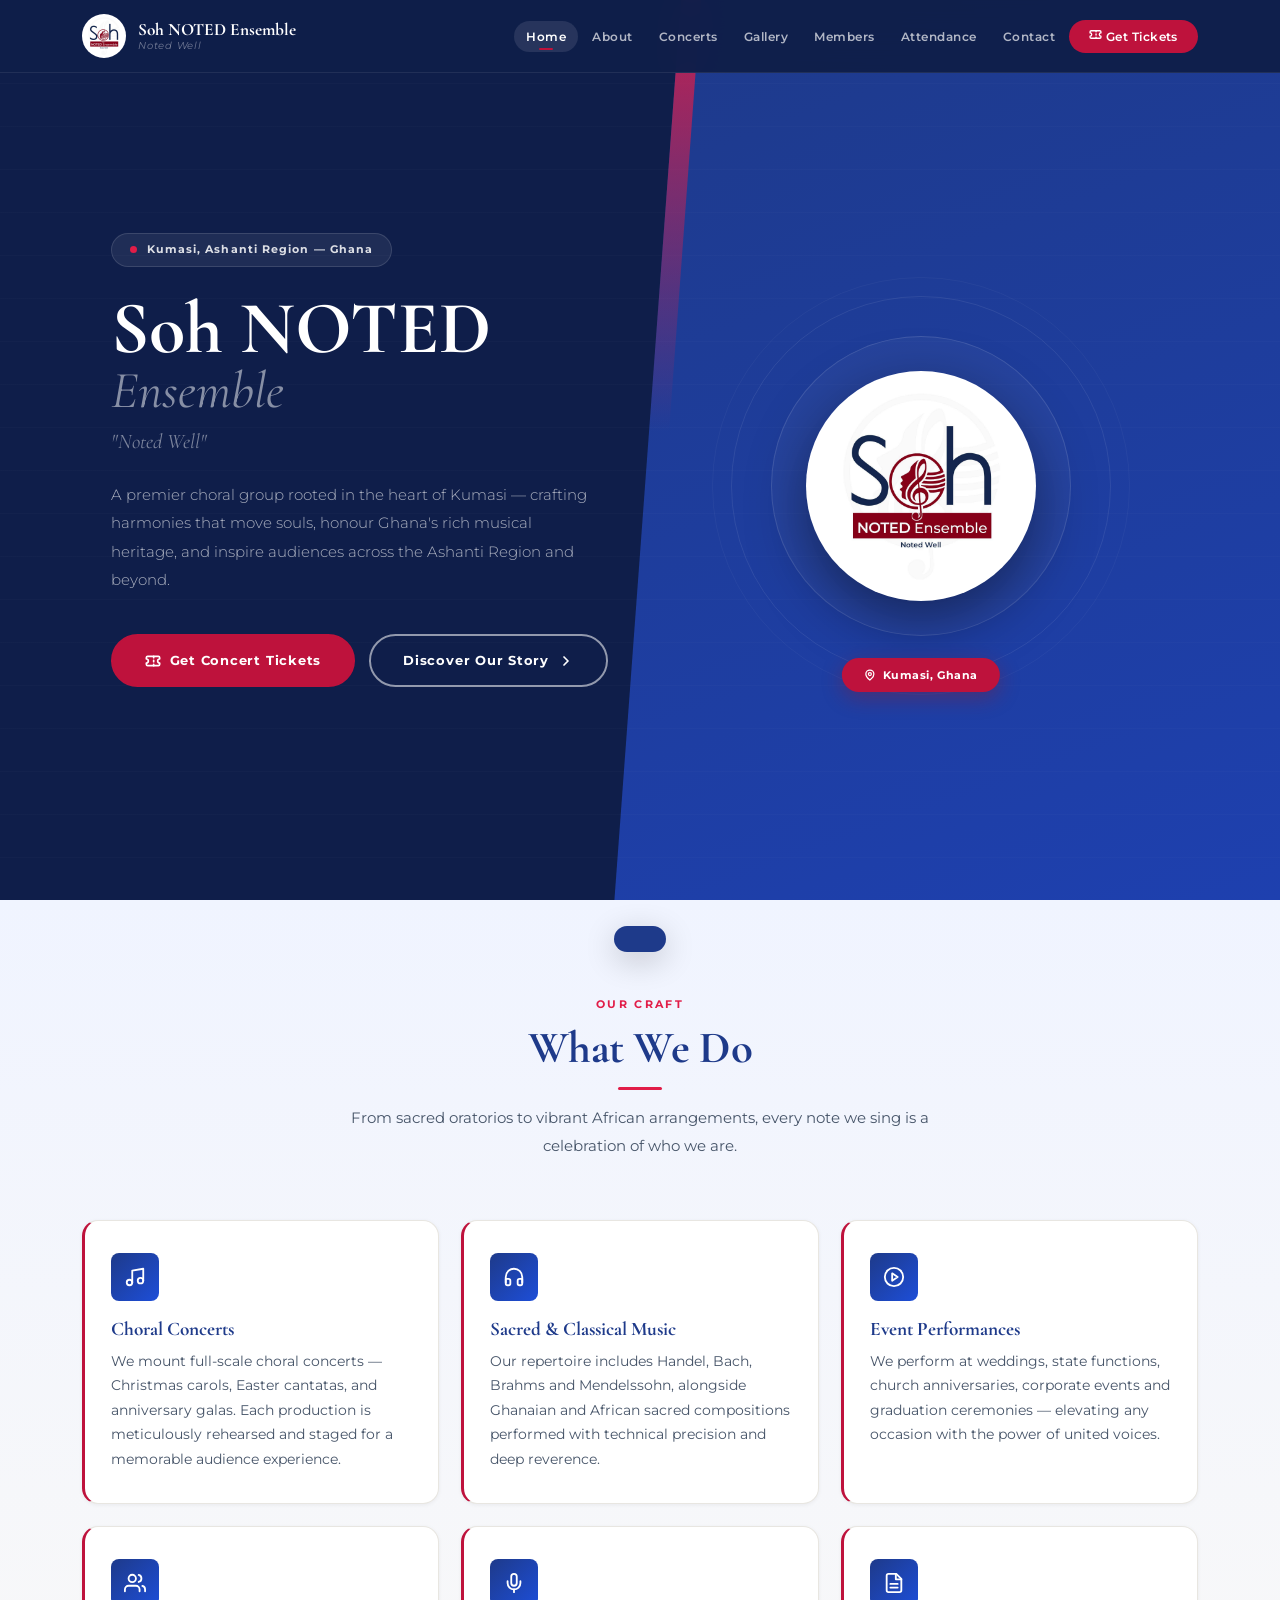
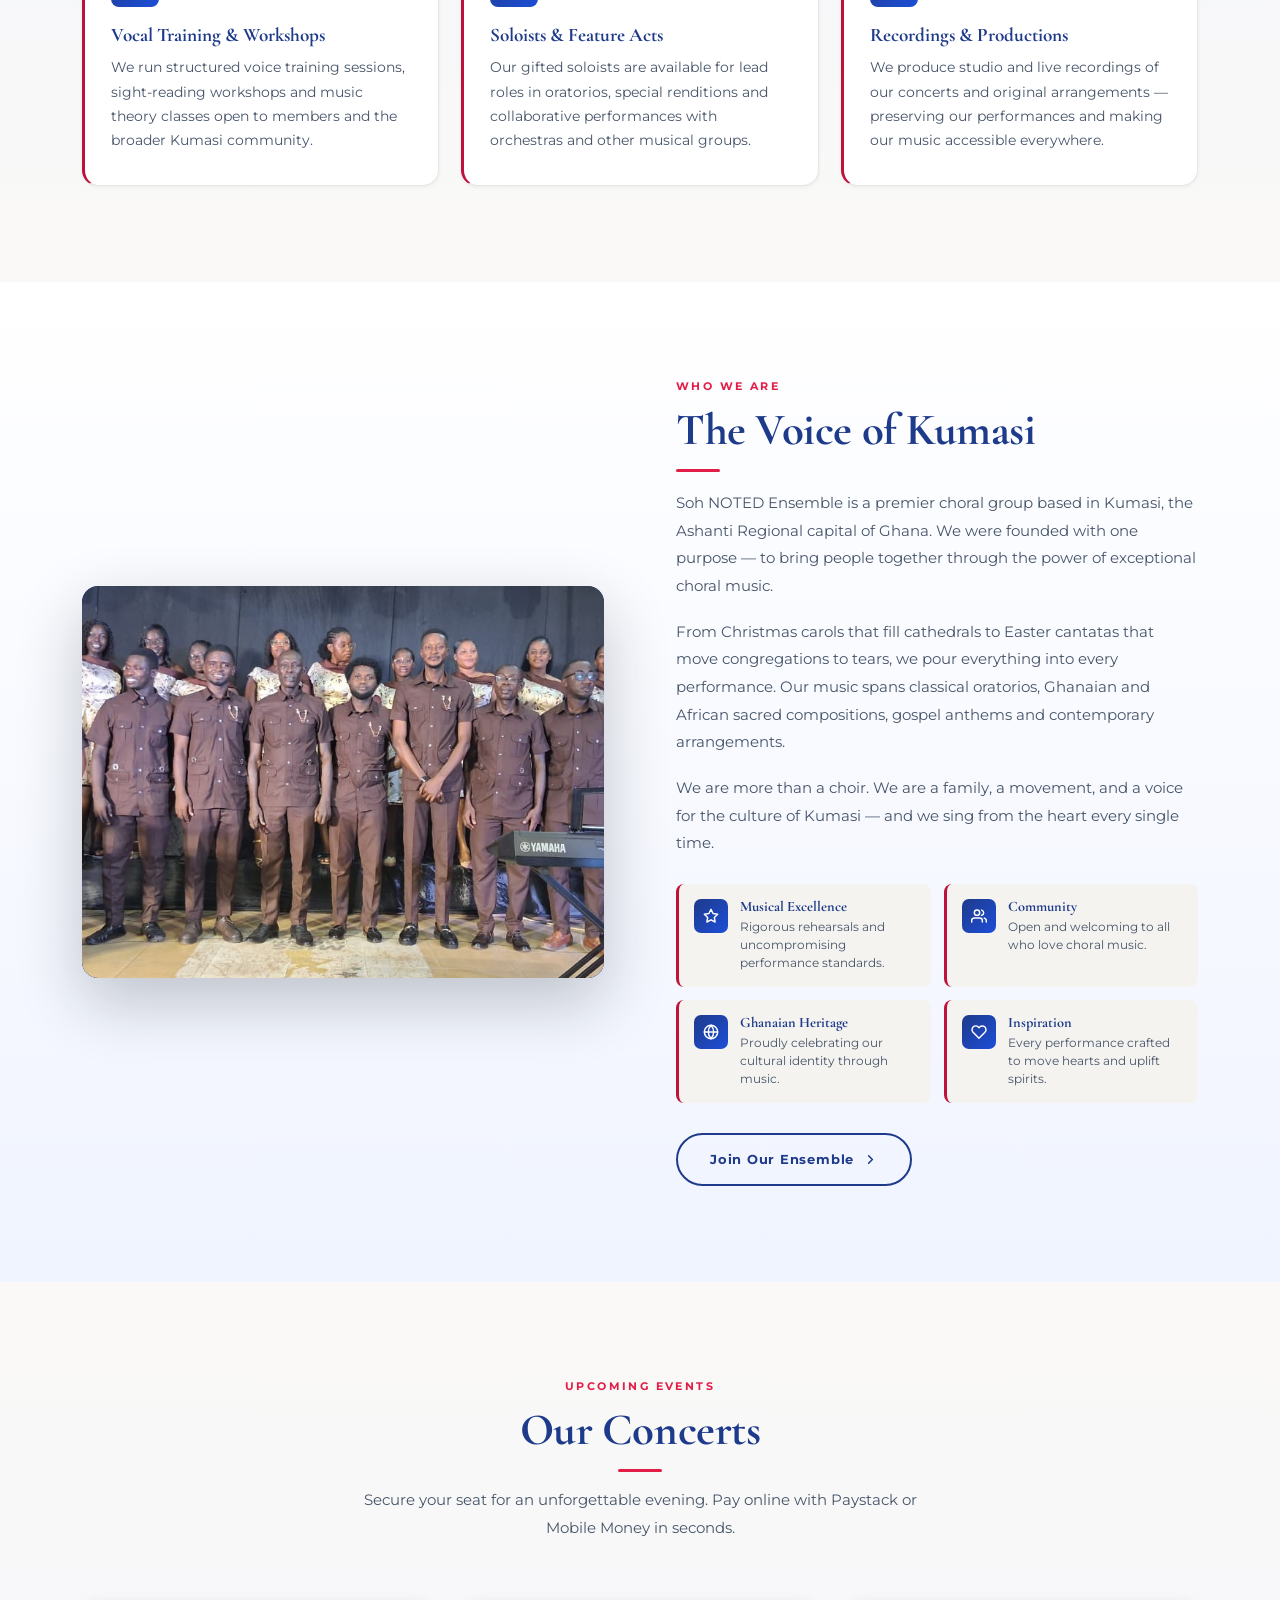
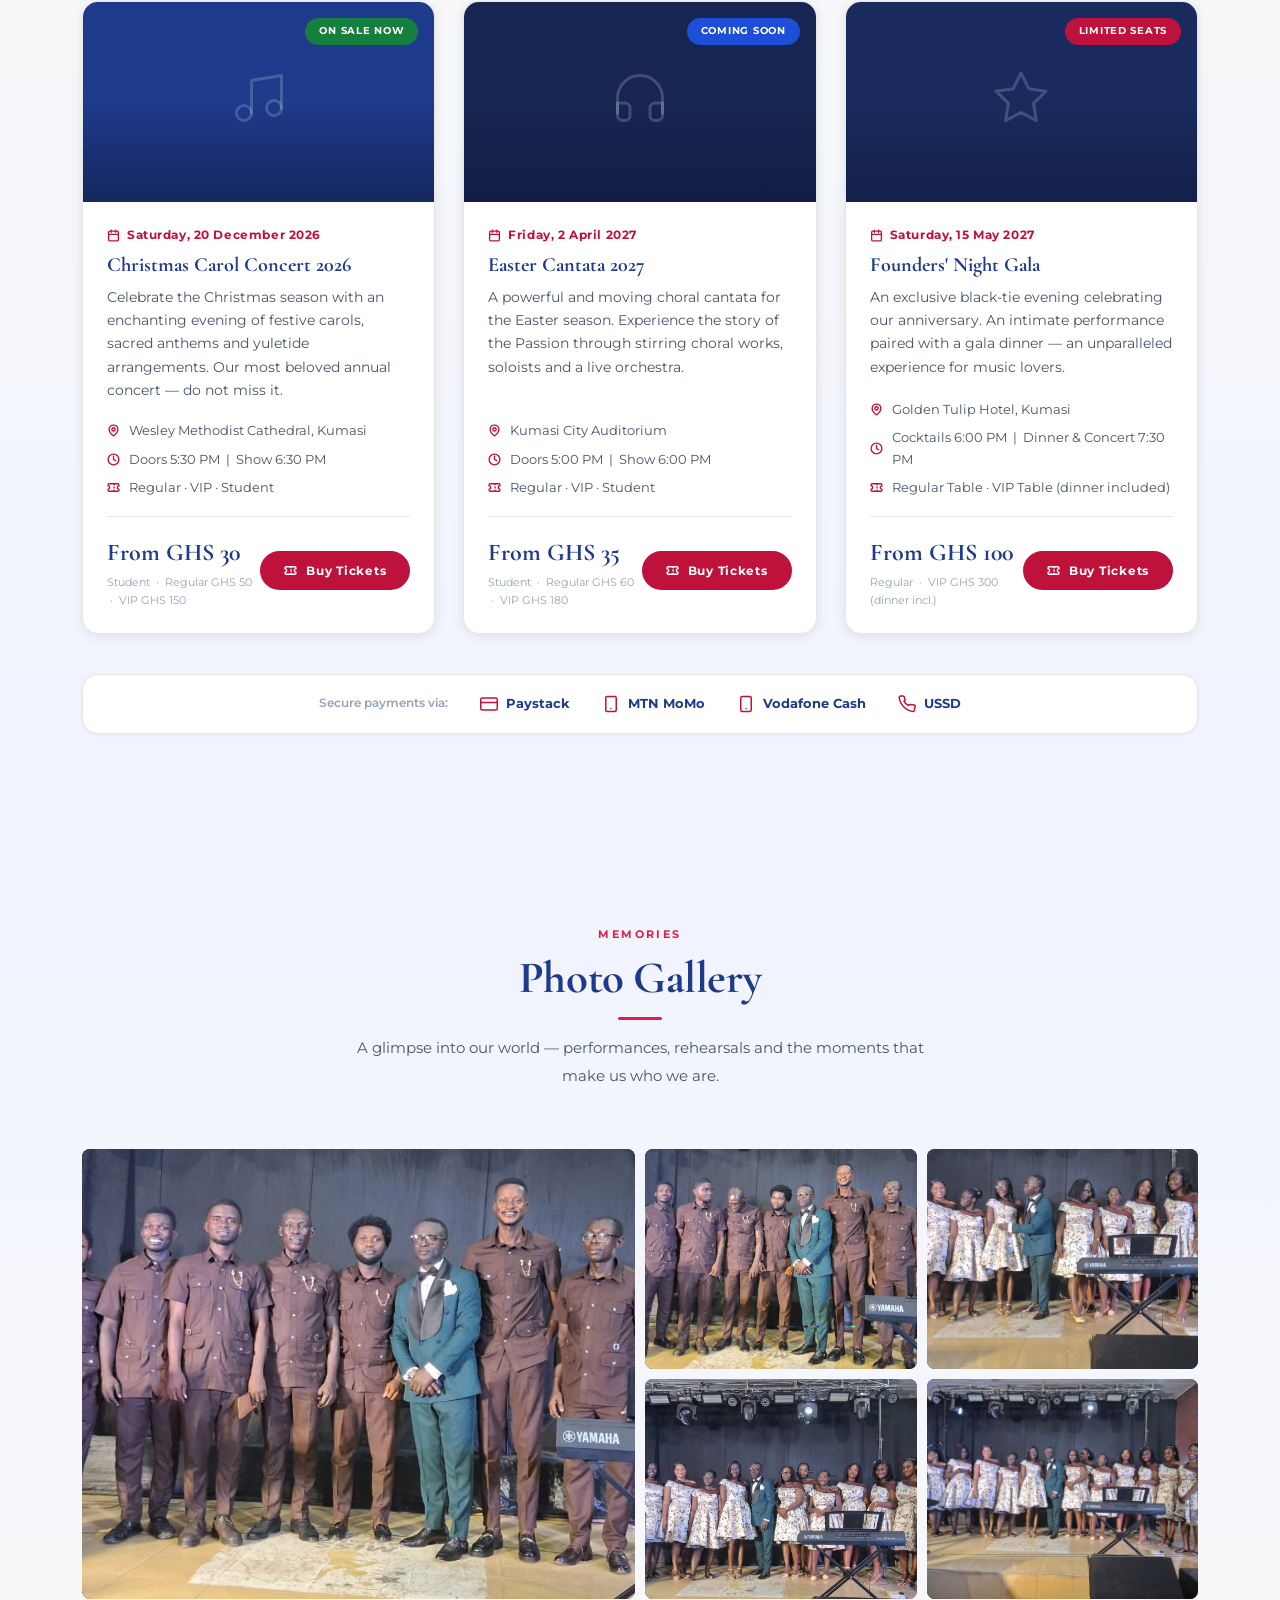
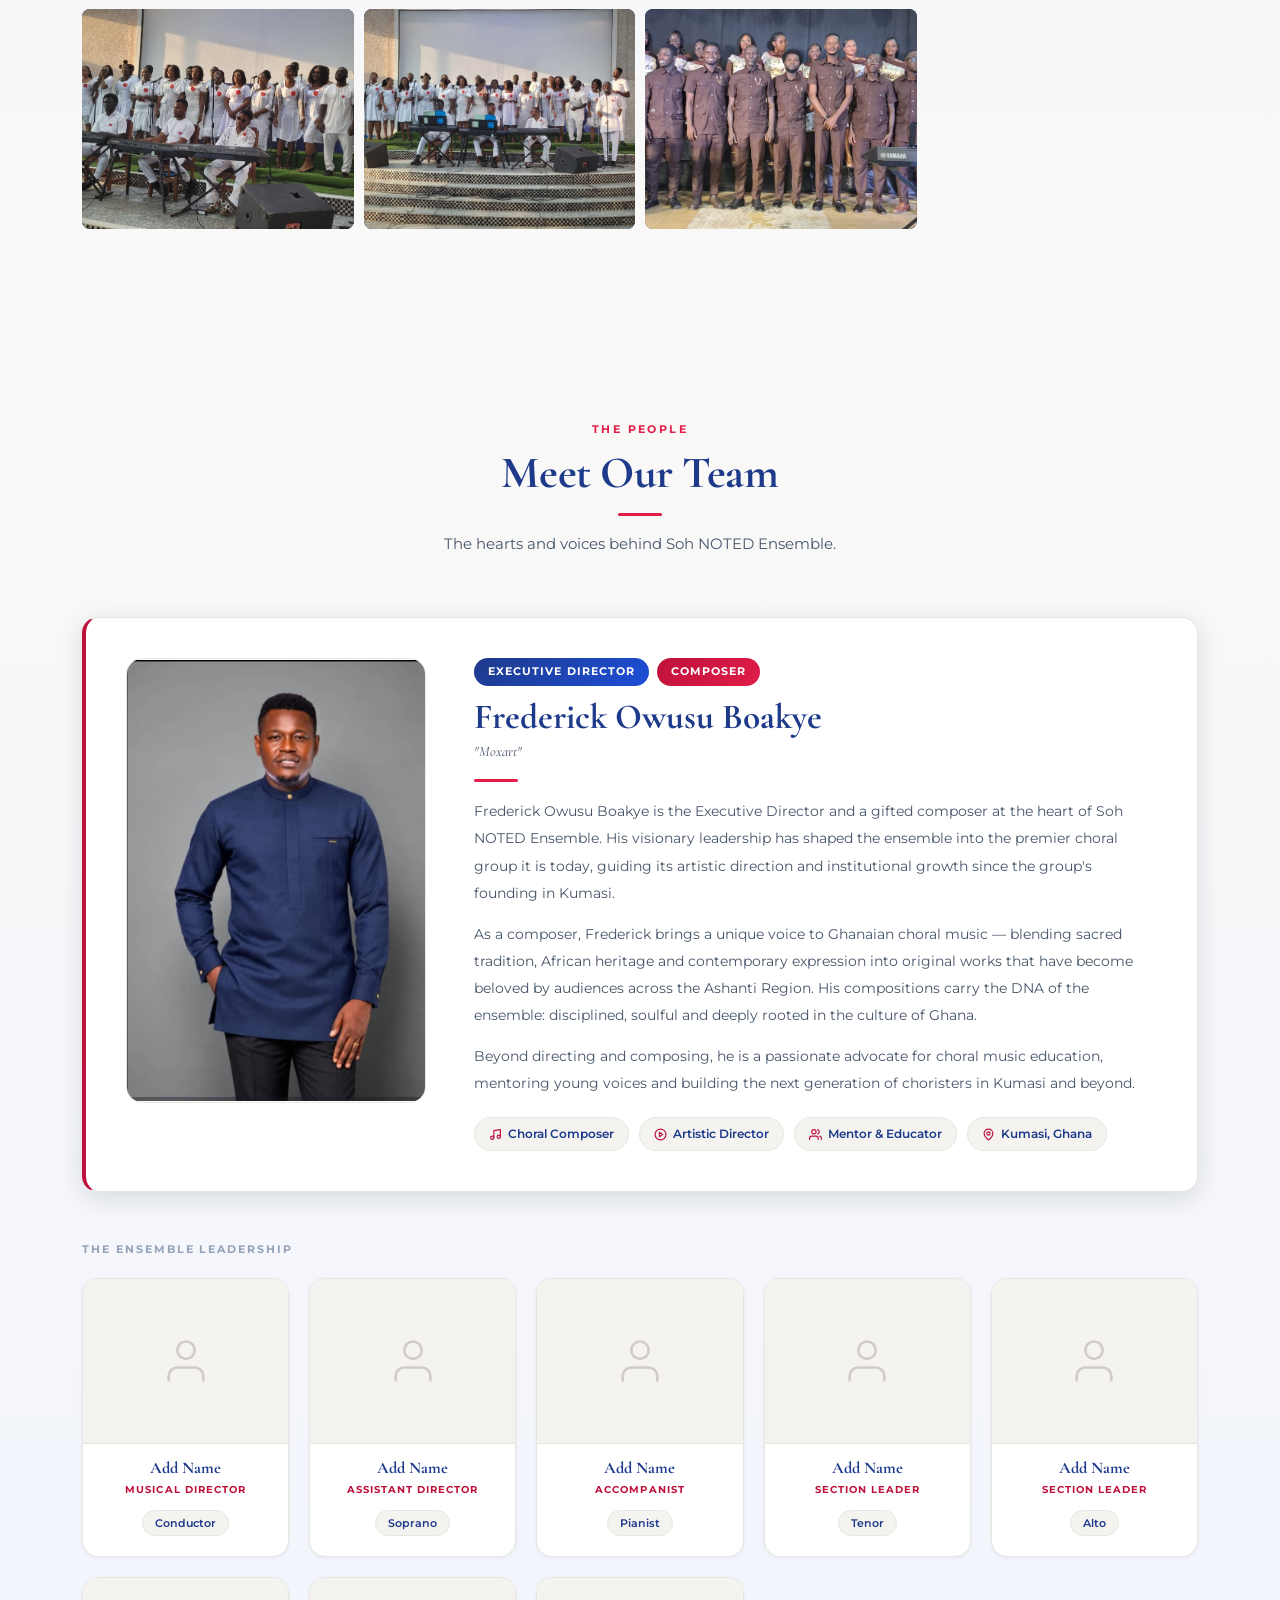
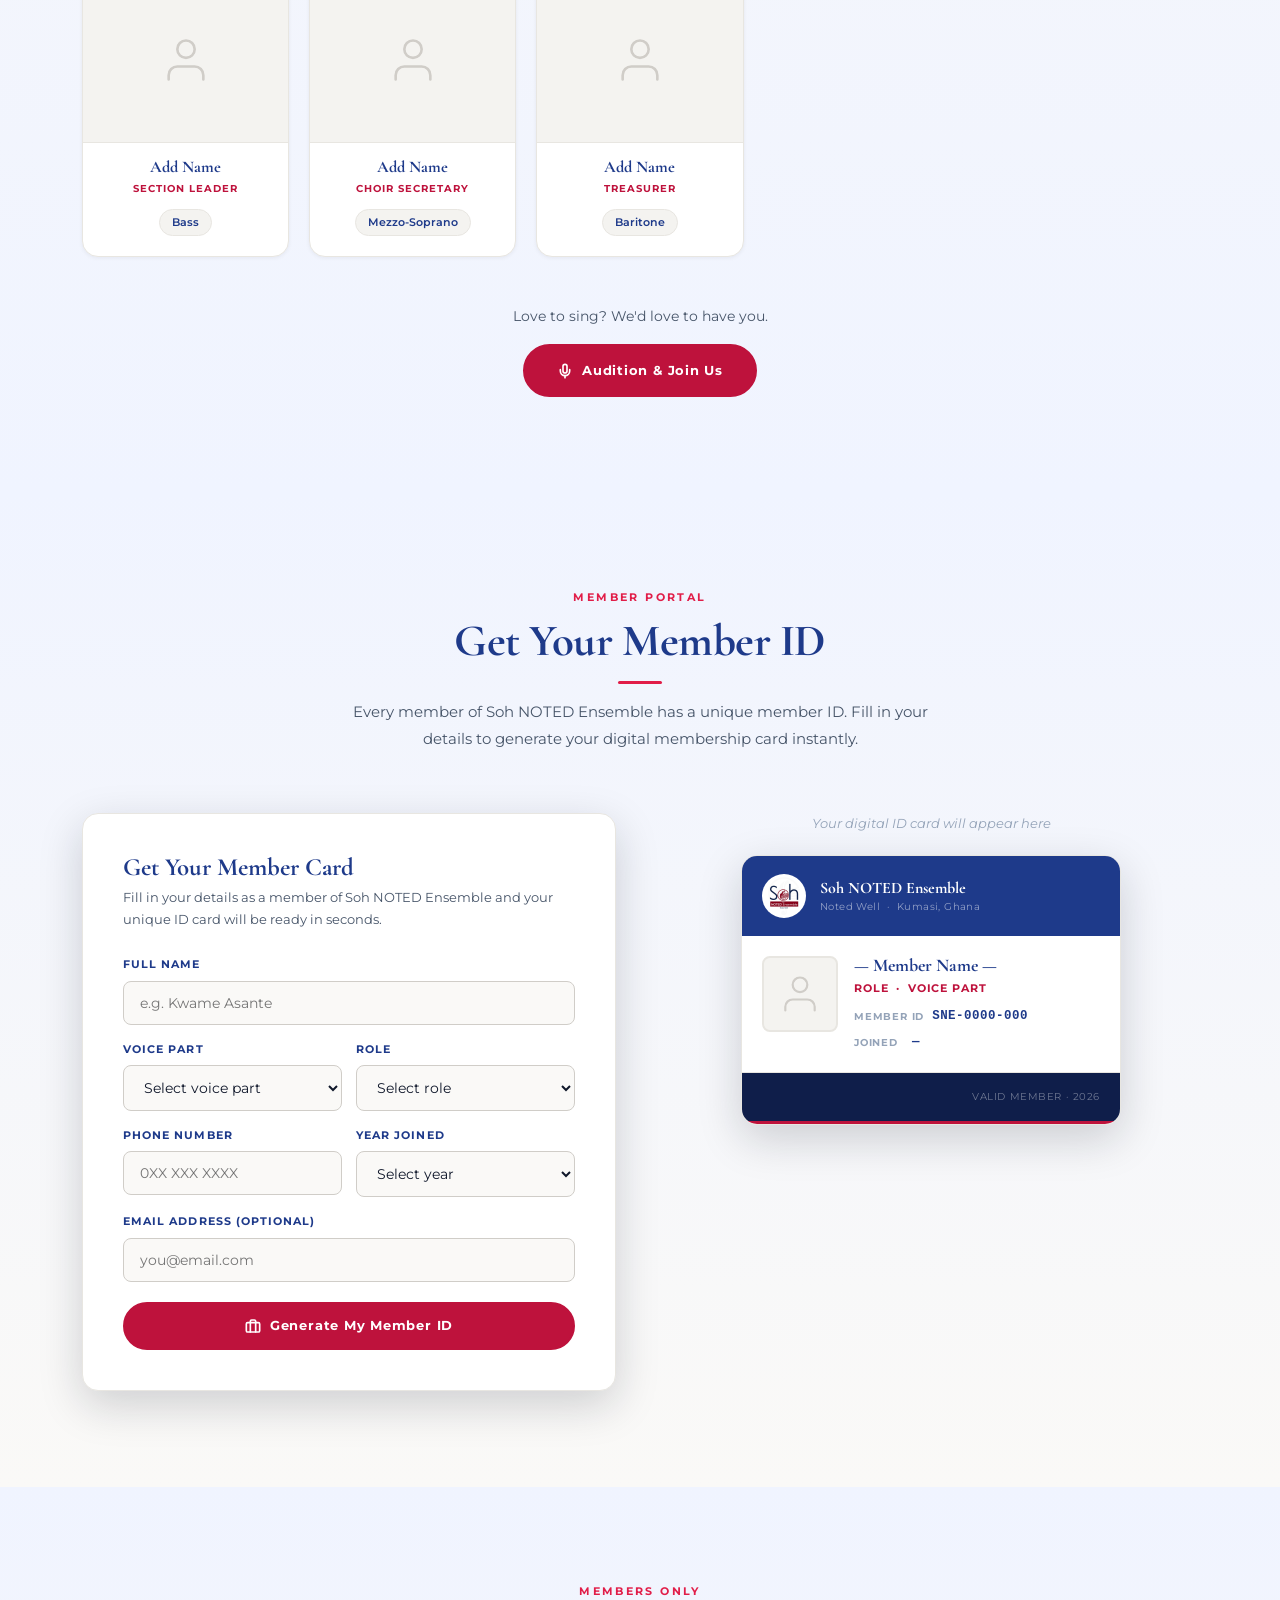
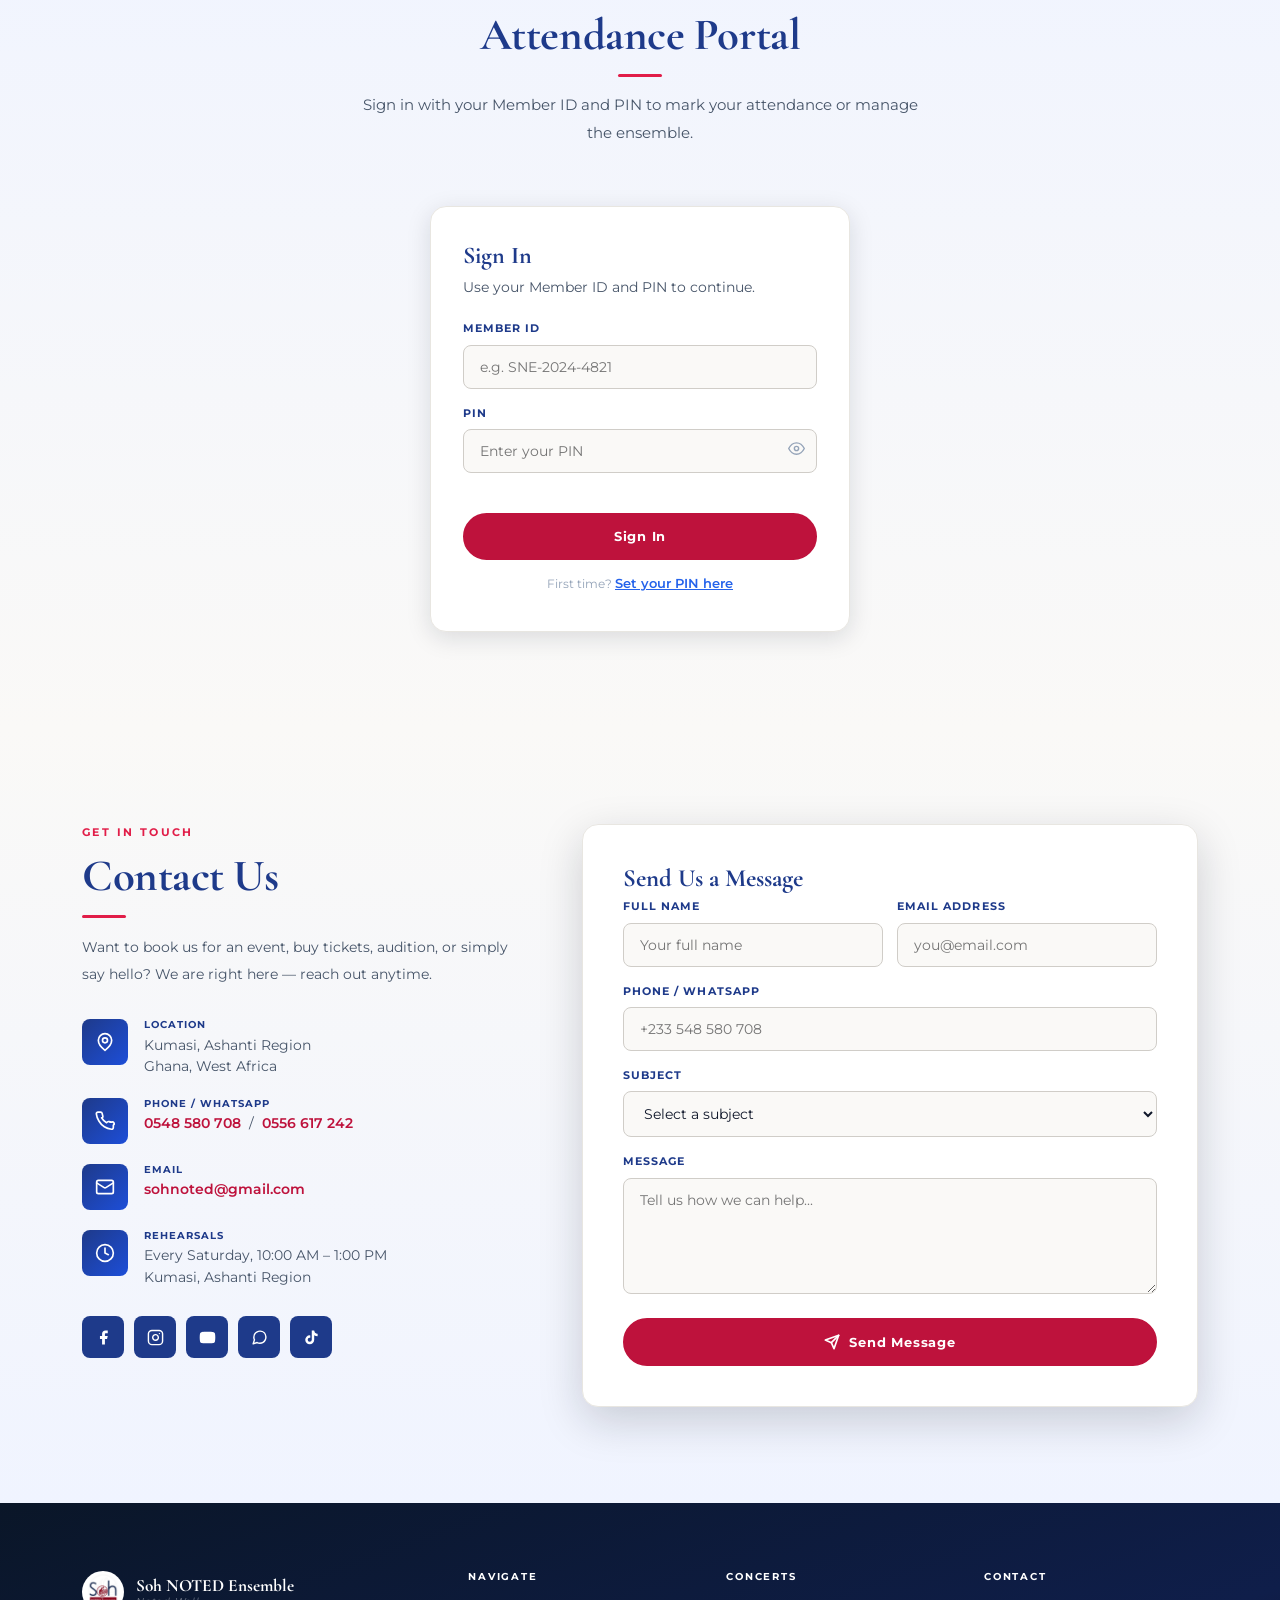
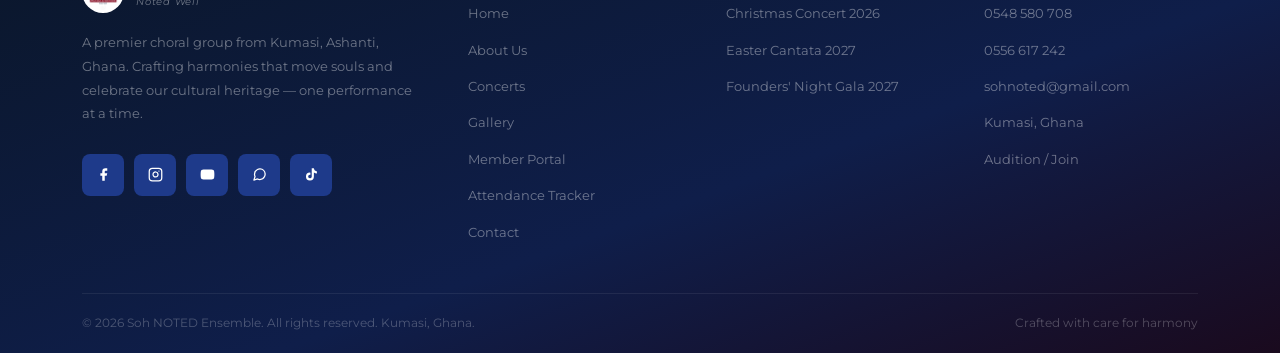
==== commit 4f2b0bf2: "Embed attendance portal inside main site — member login, check-in, admin dashboard" ====
--- a/index.html
+++ b/index.html
@@ -36,7 +36,7 @@
       <li><a href="#concerts">Concerts</a></li>
       <li><a href="#gallery">Gallery</a></li>
       <li><a href="#members">Members</a></li>
-      <li><a href="attendance.html">Attendance</a></li>
+      <li><a href="#attendance">Attendance</a></li>
       <li><a href="#contact">Contact</a></li>
       <li>
         <a href="#concerts" class="nav-cta">
@@ -580,6 +580,314 @@
 </section>
 
 <!-- ╔══════════════════════════════╗
+     ║      ATTENDANCE PORTAL       ║
+     ╚══════════════════════════════╝ -->
+<section id="attendance" class="sp att-sec" aria-labelledby="att-title">
+  <div class="container">
+    <div class="sh">
+      <span class="overline">Members Only</span>
+      <h2 class="section-title" id="att-title">Attendance Portal</h2>
+      <div class="rule"></div>
+      <p class="section-sub" style="margin-top:14px">Sign in with your Member ID and PIN to mark your attendance or manage the ensemble.</p>
+    </div>
+
+    <!-- ── LOGIN VIEW ── -->
+    <div class="att-view active" id="attViewLogin">
+      <div class="att-login-wrap">
+        <div class="att-login-box fu">
+          <h3>Sign In</h3>
+          <p class="att-sub">Use your Member ID and PIN to continue.</p>
+          <form id="attLoginForm" novalidate autocomplete="off">
+            <div class="fg">
+              <label for="attId">Member ID</label>
+              <input type="text" id="attId" placeholder="e.g. SNE-2024-4821" autocomplete="off" required/>
+            </div>
+            <div class="fg" style="position:relative">
+              <label for="attPin">PIN</label>
+              <input type="password" id="attPin" placeholder="Enter your PIN" maxlength="6" required/>
+              <button type="button" id="attPinToggle" style="position:absolute;right:12px;bottom:13px;background:none;border:none;cursor:pointer;color:var(--t400)">
+                <svg xmlns="http://www.w3.org/2000/svg" width="17" height="17" viewBox="0 0 24 24" fill="none" stroke="currentColor" stroke-width="2" stroke-linecap="round" stroke-linejoin="round"><path d="M1 12s4-8 11-8 11 8 11 8-4 8-11 8-11-8-11-8z"/><circle cx="12" cy="12" r="3"/></svg>
+              </button>
+            </div>
+            <div class="att-error" id="attLoginErr"></div>
+            <button type="submit" class="btn btn-p" style="width:100%;justify-content:center">Sign In</button>
+          </form>
+          <p class="att-help">First time? <button class="att-text-btn" id="attShowSetup">Set your PIN here</button></p>
+        </div>
+
+        <!-- First-time PIN setup -->
+        <div class="att-login-box fu" id="attSetupBox" style="display:none">
+          <h3>Set Your PIN</h3>
+          <p class="att-sub">Enter your Member ID and choose a 4–6 digit PIN.</p>
+          <form id="attSetupForm" novalidate autocomplete="off">
+            <div class="fg">
+              <label for="attSetupId">Member ID</label>
+              <input type="text" id="attSetupId" placeholder="Your Member ID" required/>
+            </div>
+            <div class="fg">
+              <label for="attSetupPin">New PIN</label>
+              <input type="password" id="attSetupPin" placeholder="Choose 4–6 digits" maxlength="6" required/>
+            </div>
+            <div class="fg">
+              <label for="attSetupPin2">Confirm PIN</label>
+              <input type="password" id="attSetupPin2" placeholder="Repeat your PIN" maxlength="6" required/>
+            </div>
+            <div class="att-error" id="attSetupErr"></div>
+            <button type="submit" class="btn btn-p" style="width:100%;justify-content:center">Set PIN &amp; Sign In</button>
+          </form>
+          <p class="att-help"><button class="att-text-btn" id="attHideSetup">Back to Sign In</button></p>
+        </div>
+      </div>
+    </div>
+
+    <!-- ── MEMBER VIEW ── -->
+    <div class="att-view" id="attViewMember">
+      <div class="att-member-header">
+        <div>
+          <p class="att-welcome-label">Welcome back</p>
+          <h3 class="att-welcome-name" id="attMemberName">—</h3>
+          <p class="att-welcome-meta"><span id="attMemberRole">—</span> · <span id="attMemberVoice">—</span> · ID: <span id="attMemberIdDisp">—</span></p>
+        </div>
+        <div style="display:flex;align-items:center;gap:12px;flex-wrap:wrap">
+          <div class="att-pct-pill" id="attPctPill"><span id="attPct">—</span><small>Attendance</small></div>
+          <button class="btn btn-o btn-sm" onclick="attLogout()">Sign Out</button>
+        </div>
+      </div>
+
+      <!-- Today session -->
+      <div class="att-card" id="attTodayCard">
+        <div class="att-card-head">
+          <h4>Today's Session</h4>
+          <span class="att-type-badge" id="attTypeBadge">—</span>
+        </div>
+        <div id="attNoSession" class="att-empty">
+          <svg xmlns="http://www.w3.org/2000/svg" width="36" height="36" viewBox="0 0 24 24" fill="none" stroke="currentColor" stroke-width="1.5" stroke-linecap="round" stroke-linejoin="round"><rect x="3" y="4" width="18" height="18" rx="2"/><line x1="16" x2="16" y1="2" y2="6"/><line x1="8" x2="8" y1="2" y2="6"/><line x1="3" x2="21" y1="10" y2="10"/></svg>
+          <p>No session scheduled for today.</p>
+        </div>
+        <div id="attSessionDetails" style="display:none">
+          <p class="att-session-title" id="attSessionTitle">—</p>
+          <div class="att-session-meta">
+            <span id="attSessionDate">—</span>
+            <span id="attSessionTime">—</span>
+            <span id="attSessionVenue">—</span>
+          </div>
+          <!-- Check-in states -->
+          <div id="attCheckedIn" class="att-success" style="display:none">
+            <svg xmlns="http://www.w3.org/2000/svg" width="24" height="24" viewBox="0 0 24 24" fill="none" stroke="currentColor" stroke-width="2.5" stroke-linecap="round" stroke-linejoin="round"><path d="M22 11.08V12a10 10 0 1 1-5.93-9.14"/><polyline points="22 4 12 14.01 9 11.01"/></svg>
+            <div><p>You are <strong>Present</strong></p><small id="attCheckinTime">—</small></div>
+          </div>
+          <div id="attExcusedShown" class="att-excused" style="display:none">
+            <svg xmlns="http://www.w3.org/2000/svg" width="24" height="24" viewBox="0 0 24 24" fill="none" stroke="currentColor" stroke-width="2" stroke-linecap="round" stroke-linejoin="round"><circle cx="12" cy="12" r="10"/><line x1="12" x2="12" y1="8" y2="12"/><line x1="12" x2="12.01" y1="16" y2="16"/></svg>
+            <div><p>Excuse submitted</p><small id="attExcuseShownReason">—</small></div>
+          </div>
+          <div id="attCodeForm" style="display:none">
+            <p class="att-code-label">Enter the 6-digit code announced at the venue:</p>
+            <div class="att-code-row" id="attCodeBoxes">
+              <input class="att-code-box" maxlength="1" inputmode="numeric"/>
+              <input class="att-code-box" maxlength="1" inputmode="numeric"/>
+              <input class="att-code-box" maxlength="1" inputmode="numeric"/>
+              <input class="att-code-box" maxlength="1" inputmode="numeric"/>
+              <input class="att-code-box" maxlength="1" inputmode="numeric"/>
+              <input class="att-code-box" maxlength="1" inputmode="numeric"/>
+            </div>
+            <div class="att-error" id="attCodeErr"></div>
+            <button class="btn btn-p" id="attSubmitCode" style="margin-top:12px">Mark Me Present</button>
+          </div>
+          <div id="attWindowClosed" class="att-closed" style="display:none">
+            <svg xmlns="http://www.w3.org/2000/svg" width="20" height="20" viewBox="0 0 24 24" fill="none" stroke="currentColor" stroke-width="2" stroke-linecap="round" stroke-linejoin="round"><circle cx="12" cy="12" r="10"/><line x1="15" x2="9" y1="9" y2="15"/><line x1="9" x2="15" y1="9" y2="15"/></svg>
+            <p>Check-in window has closed for this session.</p>
+          </div>
+          <div id="attNotYet" class="att-notyет" style="display:none">
+            <p>Check-in opens <strong id="attOpensIn">—</strong> before the session starts.</p>
+          </div>
+          <div id="attExcuseBtn" style="display:none;margin-top:12px">
+            <button class="btn btn-o btn-sm" id="attOpenExcuse">Submit Apology / Excuse</button>
+          </div>
+        </div>
+      </div>
+
+      <!-- My history -->
+      <div class="att-card">
+        <div class="att-card-head">
+          <h4>My Attendance History</h4>
+          <div class="att-mini-stats">
+            <span class="att-ms att-ms-green">Present: <strong id="attStatP">0</strong></span>
+            <span class="att-ms att-ms-amber">Excused: <strong id="attStatE">0</strong></span>
+            <span class="att-ms att-ms-red">Absent: <strong id="attStatA">0</strong></span>
+          </div>
+        </div>
+        <div class="att-table-wrap">
+          <table class="att-table">
+            <thead><tr><th>Date</th><th>Session</th><th>Type</th><th>Status</th></tr></thead>
+            <tbody id="attHistoryBody"><tr><td colspan="4" class="att-empty-row">No sessions yet.</td></tr></tbody>
+          </table>
+        </div>
+      </div>
+    </div>
+
+    <!-- ── ADMIN VIEW ── -->
+    <div class="att-view" id="attViewAdmin">
+      <div class="att-admin-topbar">
+        <div>
+          <h3>Admin Dashboard</h3>
+          <p>Signed in as <strong id="attAdminName">—</strong> &nbsp;·&nbsp; <span class="att-admin-badge">Executive Director</span></p>
+        </div>
+        <button class="btn btn-o btn-sm" onclick="attLogout()">Sign Out</button>
+      </div>
+
+      <!-- Admin tabs -->
+      <div class="att-tabs">
+        <button class="att-tab active" data-atab="atOverview">Overview</button>
+        <button class="att-tab" data-atab="atSessions">Sessions</button>
+        <button class="att-tab" data-atab="atLive">Live Attendance</button>
+        <button class="att-tab" data-atab="atReports">Reports</button>
+        <button class="att-tab" data-atab="atMembers">Members</button>
+      </div>
+
+      <!-- OVERVIEW -->
+      <div class="att-panel active" id="atOverview">
+        <div class="att-stats-grid">
+          <div class="att-stat-box"><div class="att-stat-icon att-si-blue"><svg xmlns="http://www.w3.org/2000/svg" width="20" height="20" viewBox="0 0 24 24" fill="none" stroke="currentColor" stroke-width="2" stroke-linecap="round" stroke-linejoin="round"><path d="M17 21v-2a4 4 0 0 0-4-4H5a4 4 0 0 0-4 4v2"/><circle cx="9" cy="7" r="4"/><path d="M23 21v-2a4 4 0 0 0-3-3.87M16 3.13a4 4 0 0 1 0 7.75"/></svg></div><div><span class="att-stat-n" id="ovTotal">0</span><span class="att-stat-l">Total Members</span></div></div>
+          <div class="att-stat-box"><div class="att-stat-icon att-si-green"><svg xmlns="http://www.w3.org/2000/svg" width="20" height="20" viewBox="0 0 24 24" fill="none" stroke="currentColor" stroke-width="2" stroke-linecap="round" stroke-linejoin="round"><polyline points="20 6 9 17 4 12"/></svg></div><div><span class="att-stat-n" id="ovActive">0</span><span class="att-stat-l">Active (≥70%)</span></div></div>
+          <div class="att-stat-box"><div class="att-stat-icon att-si-amber"><svg xmlns="http://www.w3.org/2000/svg" width="20" height="20" viewBox="0 0 24 24" fill="none" stroke="currentColor" stroke-width="2" stroke-linecap="round" stroke-linejoin="round"><path d="M10.29 3.86L1.82 18a2 2 0 0 0 1.71 3h16.94a2 2 0 0 0 1.71-3L13.71 3.86a2 2 0 0 0-3.42 0z"/><line x1="12" x2="12" y1="9" y2="13"/><line x1="12" x2="12.01" y1="17" y2="17"/></svg></div><div><span class="att-stat-n" id="ovRisk">0</span><span class="att-stat-l">At Risk (40–69%)</span></div></div>
+          <div class="att-stat-box"><div class="att-stat-icon att-si-red"><svg xmlns="http://www.w3.org/2000/svg" width="20" height="20" viewBox="0 0 24 24" fill="none" stroke="currentColor" stroke-width="2" stroke-linecap="round" stroke-linejoin="round"><circle cx="12" cy="12" r="10"/><line x1="15" x2="9" y1="9" y2="15"/><line x1="9" x2="15" y1="9" y2="15"/></svg></div><div><span class="att-stat-n" id="ovInactive">0</span><span class="att-stat-l">Inactive (&lt;40%)</span></div></div>
+          <div class="att-stat-box"><div class="att-stat-icon att-si-blue"><svg xmlns="http://www.w3.org/2000/svg" width="20" height="20" viewBox="0 0 24 24" fill="none" stroke="currentColor" stroke-width="2" stroke-linecap="round" stroke-linejoin="round"><rect x="3" y="4" width="18" height="18" rx="2"/><line x1="16" x2="16" y1="2" y2="6"/><line x1="8" x2="8" y1="2" y2="6"/><line x1="3" x2="21" y1="10" y2="10"/></svg></div><div><span class="att-stat-n" id="ovSessions">0</span><span class="att-stat-l">Total Sessions</span></div></div>
+          <div class="att-stat-box"><div class="att-stat-icon att-si-green"><svg xmlns="http://www.w3.org/2000/svg" width="20" height="20" viewBox="0 0 24 24" fill="none" stroke="currentColor" stroke-width="2" stroke-linecap="round" stroke-linejoin="round"><circle cx="12" cy="12" r="10"/><polyline points="12 6 12 12 16 14"/></svg></div><div><span class="att-stat-n" id="ovLast">—</span><span class="att-stat-l">Last Session</span></div></div>
+        </div>
+      </div>
+
+      <!-- SESSIONS -->
+      <div class="att-panel" id="atSessions">
+        <div class="att-panel-topbar">
+          <h4>Manage Sessions</h4>
+          <button class="btn btn-p btn-sm" id="attNewSesBtn">+ New Session</button>
+        </div>
+        <div class="att-inline-form" id="attNewSesForm" style="display:none">
+          <div class="att-form-row2">
+            <div class="fg"><label>Session Title</label><input type="text" id="sTitleI" placeholder="e.g. Weekly Rehearsal"/></div>
+            <div class="fg"><label>Type</label><select id="sTypeI"><option>Rehearsal</option><option>Concert</option><option>Church Program</option><option>Meeting</option><option>Other</option></select></div>
+          </div>
+          <div class="att-form-row3">
+            <div class="fg"><label>Date</label><input type="date" id="sDateI"/></div>
+            <div class="fg"><label>Start Time</label><input type="time" id="sStartI"/></div>
+            <div class="fg"><label>End Time</label><input type="time" id="sEndI"/></div>
+          </div>
+          <div class="fg"><label>Venue</label><input type="text" id="sVenueI" placeholder="e.g. Kumasi, Ashanti Region"/></div>
+          <div class="att-form-row2">
+            <div class="fg"><label>Open check-in (mins before start)</label><input type="number" id="sBeforeI" value="30" min="0" max="120"/></div>
+            <div class="fg"><label>Close check-in (mins after start)</label><input type="number" id="sAfterI" value="60" min="0" max="180"/></div>
+          </div>
+          <div class="fg">
+            <label>Session Code</label>
+            <div style="display:flex;align-items:center;gap:12px">
+              <span class="att-big-code" id="attCodePreview">——</span>
+              <button type="button" class="att-text-btn" id="attRegenCode">Regenerate</button>
+            </div>
+            <small style="color:var(--t400);font-size:.74rem">Announce this code at the venue only.</small>
+          </div>
+          <div style="display:flex;gap:10px;margin-top:4px">
+            <button class="btn btn-p btn-sm" id="attSaveSes">Save Session</button>
+            <button class="btn btn-o btn-sm" id="attCancelSes">Cancel</button>
+          </div>
+        </div>
+        <div class="att-table-wrap">
+          <table class="att-table"><thead><tr><th>Date</th><th>Title</th><th>Type</th><th>Time</th><th>Code</th><th>Status</th><th>Actions</th></tr></thead>
+          <tbody id="attSesBody"><tr><td colspan="7" class="att-empty-row">No sessions yet.</td></tr></tbody></table>
+        </div>
+      </div>
+
+      <!-- LIVE -->
+      <div class="att-panel" id="atLive">
+        <div class="att-panel-topbar">
+          <h4>Live Attendance</h4>
+          <select class="att-select" id="attLiveSel"><option value="">Select session</option></select>
+        </div>
+        <div class="att-live-banner" id="attLiveBanner" style="display:none">
+          <div><p class="att-live-lbl">Code</p><p class="att-live-code" id="attLiveCode">——</p></div>
+          <div><p class="att-live-lbl">Window</p><p class="att-live-win" id="attLiveWin">—</p></div>
+          <div class="att-live-counts"><span class="att-pill att-pill-green" id="attLivePres">0 Present</span><span class="att-pill att-pill-amber" id="attLiveExc">0 Excused</span><span class="att-pill att-pill-red" id="attLiveAbs">0 Absent</span></div>
+        </div>
+        <div style="display:flex;gap:10px;flex-wrap:wrap;margin-bottom:14px">
+          <input class="att-search" type="text" id="attLiveSrch" placeholder="Search name or ID…"/>
+          <select class="att-select" id="attLiveVoice"><option value="">All Voice Parts</option><option>Soprano</option><option>Mezzo-Soprano</option><option>Alto</option><option>Tenor</option><option>Baritone</option><option>Bass</option><option>Conductor</option><option>Pianist / Accompanist</option></select>
+        </div>
+        <div class="att-table-wrap"><table class="att-table"><thead><tr><th>ID</th><th>Name</th><th>Voice</th><th>Status</th><th>Time</th><th>Override</th></tr></thead>
+        <tbody id="attLiveBody"><tr><td colspan="6" class="att-empty-row">Select a session above.</td></tr></tbody></table></div>
+      </div>
+
+      <!-- REPORTS -->
+      <div class="att-panel" id="atReports">
+        <div class="att-panel-topbar">
+          <h4>Attendance Reports</h4>
+          <button class="btn btn-o btn-sm" id="attExportBtn">Export CSV</button>
+        </div>
+        <div style="display:flex;gap:10px;flex-wrap:wrap;margin-bottom:14px">
+          <input class="att-search" type="text" id="attRptSrch" placeholder="Search…"/>
+          <select class="att-select" id="attRptVoice"><option value="">All Voice Parts</option><option>Soprano</option><option>Mezzo-Soprano</option><option>Alto</option><option>Tenor</option><option>Baritone</option><option>Bass</option></select>
+          <select class="att-select" id="attRptStatus"><option value="">All</option><option value="active">Active (≥70%)</option><option value="risk">At Risk</option><option value="inactive">Inactive</option></select>
+        </div>
+        <div class="att-table-wrap"><table class="att-table"><thead><tr><th>ID</th><th>Name</th><th>Voice</th><th>Present</th><th>Excused</th><th>Absent</th><th>%</th><th>Status</th></tr></thead>
+        <tbody id="attRptBody"><tr><td colspan="8" class="att-empty-row">No data yet.</td></tr></tbody></table></div>
+      </div>
+
+      <!-- MEMBERS -->
+      <div class="att-panel" id="atMembers">
+        <div class="att-panel-topbar">
+          <h4>Manage Members</h4>
+          <button class="btn btn-p btn-sm" id="attAddMemBtn">+ Add Member</button>
+        </div>
+        <div class="att-inline-form" id="attAddMemForm" style="display:none">
+          <div class="att-form-row2">
+            <div class="fg"><label>Full Name</label><input type="text" id="mNameI" placeholder="Full name"/></div>
+            <div class="fg"><label>Member ID <small>(auto)</small></label><input type="text" id="mIdI" readonly placeholder="Generated automatically"/></div>
+          </div>
+          <div class="att-form-row2">
+            <div class="fg"><label>Voice Part</label><select id="mVoiceI"><option>Soprano</option><option>Mezzo-Soprano</option><option>Alto</option><option>Tenor</option><option>Baritone</option><option>Bass</option><option>Conductor</option><option>Pianist / Accompanist</option></select></div>
+            <div class="fg"><label>Role</label><select id="mRoleI"><option>Chorister</option><option>Section Leader</option><option>Assistant Director</option><option>Musical Director</option><option>Accompanist</option><option>Secretary</option><option>Treasurer</option><option>Publicity Officer</option></select></div>
+          </div>
+          <div class="att-form-row2">
+            <div class="fg"><label>Phone</label><input type="tel" id="mPhoneI" placeholder="0XX XXX XXXX"/></div>
+            <div class="fg"><label>Year Joined</label><input type="number" id="mYearI" placeholder="e.g. 2024" min="2000" max="2030"/></div>
+          </div>
+          <div class="fg"><label>Temporary PIN (4–6 digits)</label><input type="text" id="mPinI" placeholder="Member sets permanent PIN on first login" maxlength="6"/></div>
+          <div class="att-error" id="attMemErr"></div>
+          <div style="display:flex;gap:10px;margin-top:4px">
+            <button class="btn btn-p btn-sm" id="attSaveMem">Save Member</button>
+            <button class="btn btn-o btn-sm" id="attCancelMem">Cancel</button>
+          </div>
+        </div>
+        <div style="display:flex;gap:10px;flex-wrap:wrap;margin-bottom:14px">
+          <input class="att-search" type="text" id="attMemSrch" placeholder="Search…"/>
+          <select class="att-select" id="attMemVoice"><option value="">All Voice Parts</option><option>Soprano</option><option>Mezzo-Soprano</option><option>Alto</option><option>Tenor</option><option>Baritone</option><option>Bass</option></select>
+        </div>
+        <div class="att-table-wrap"><table class="att-table"><thead><tr><th>ID</th><th>Name</th><th>Voice</th><th>Role</th><th>Joined</th><th>Status</th><th>Actions</th></tr></thead>
+        <tbody id="attMemBody"><tr><td colspan="7" class="att-empty-row">No members yet.</td></tr></tbody></table></div>
+      </div>
+
+    </div><!-- /attViewAdmin -->
+
+    <!-- Excuse modal -->
+    <div class="att-modal-bg" id="attExcuseModal">
+      <div class="att-modal">
+        <div class="att-modal-head"><h4>Submit Apology / Excuse</h4><button class="att-modal-x" id="attExcuseClose">✕</button></div>
+        <div class="att-modal-body">
+          <div class="fg"><label>Reason</label>
+            <select id="attExcuseReason"><option value="">Select reason</option><option>Illness / Medical</option><option>Work / School</option><option>Family Emergency</option><option>Travel</option><option>Other</option></select>
+          </div>
+          <div class="fg"><label>Details (optional)</label><textarea id="attExcuseDetails" rows="3" placeholder="Any additional information…"></textarea></div>
+          <div class="att-error" id="attExcuseErr"></div>
+        </div>
+        <div class="att-modal-foot">
+          <button class="btn btn-o btn-sm" id="attExcuseCancel">Cancel</button>
+          <button class="btn btn-p btn-sm" id="attExcuseSubmit">Submit</button>
+        </div>
+      </div>
+    </div>
+
+  </div>
+</section>
+
+<!-- ╔══════════════════════════════╗
      ║           CONTACT            ║
      ╚══════════════════════════════╝ -->
 <section id="contact" class="sp contact-sec" aria-labelledby="contact-title">
--- a/css/styles.css
+++ b/css/styles.css
@@ -667,3 +667,195 @@
 .g-item     { cursor: zoom-in }
 .ed-avatar  { cursor: zoom-in }
 .about-img-box { cursor: zoom-in }
+
+/* ══════════════════════════════════════════
+   ATTENDANCE PORTAL (embedded in main site)
+══════════════════════════════════════════ */
+.att-sec{background:linear-gradient(180deg,#f0f4ff 0%,var(--off) 100%)}
+
+/* Views */
+.att-view{display:none}
+.att-view.active{display:block}
+
+/* Login */
+.att-login-wrap{display:flex;justify-content:center;gap:28px;flex-wrap:wrap}
+.att-login-box{
+  background:var(--white);border-radius:var(--rl);padding:36px 32px;
+  border:1px solid var(--g100);box-shadow:var(--sh2);
+  width:100%;max-width:420px;
+}
+.att-login-box h3{font-family:var(--fd);font-size:1.5rem;color:var(--navy);margin-bottom:6px}
+.att-sub{font-size:.86rem;color:var(--t600);margin-bottom:22px}
+.att-help{font-size:.78rem;color:var(--t400);text-align:center;margin-top:14px}
+.att-text-btn{background:none;border:none;color:var(--navy-mid);font-size:.8rem;font-weight:600;cursor:pointer;text-decoration:underline}
+.att-error{font-size:.78rem;color:var(--crimson);min-height:16px;margin-bottom:8px}
+
+/* Member header */
+.att-member-header{
+  background:linear-gradient(135deg,var(--navy-deep) 0%,var(--navy) 60%,#1a0a2a 100%);
+  color:#fff;border-radius:var(--rl);padding:24px 28px;
+  display:flex;align-items:center;justify-content:space-between;
+  flex-wrap:wrap;gap:14px;margin-bottom:20px;box-shadow:var(--sh2);
+}
+.att-welcome-label{font-size:.68rem;text-transform:uppercase;letter-spacing:.12em;color:rgba(255,255,255,.45);margin-bottom:3px}
+.att-welcome-name{font-family:var(--fd);font-size:1.6rem;font-weight:700;margin-bottom:3px}
+.att-welcome-meta{font-size:.78rem;color:rgba(255,255,255,.58)}
+.att-pct-pill{
+  text-align:center;background:rgba(255,255,255,.1);
+  border:1px solid rgba(255,255,255,.18);border-radius:var(--rl);
+  padding:12px 20px;min-width:88px;
+}
+.att-pct-pill span{display:block;font-family:var(--fd);font-size:1.8rem;font-weight:700;color:#fff;line-height:1}
+.att-pct-pill small{font-size:.64rem;color:rgba(255,255,255,.5);text-transform:uppercase;letter-spacing:.06em}
+
+/* Cards */
+.att-card{
+  background:var(--white);border-radius:var(--rl);
+  border:1px solid var(--g100);box-shadow:var(--sh1);
+  margin-bottom:20px;overflow:hidden;
+}
+.att-card-head{
+  background:linear-gradient(90deg,var(--navy) 0%,var(--navy-mid) 100%);
+  color:#fff;padding:14px 20px;
+  display:flex;align-items:center;justify-content:space-between;flex-wrap:wrap;gap:10px;
+}
+.att-card-head h4{font-family:var(--fd);font-size:1.1rem;font-weight:600}
+.att-type-badge{background:rgba(255,255,255,.18);color:#fff;padding:3px 12px;border-radius:50px;font-size:.68rem;font-weight:700;text-transform:uppercase;letter-spacing:.06em}
+
+/* Mini stats */
+.att-mini-stats{display:flex;gap:14px;flex-wrap:wrap}
+.att-ms{font-size:.74rem;padding:3px 10px;border-radius:50px;font-weight:600}
+.att-ms-green{background:#dcfce7;color:#166534}
+.att-ms-amber{background:#fef3c7;color:#92400e}
+.att-ms-red  {background:#ffe4e6;color:#9f1239}
+
+/* Empty state */
+.att-empty{display:flex;flex-direction:column;align-items:center;gap:10px;padding:40px 20px;color:var(--t400);text-align:center}
+.att-empty p{font-size:.92rem;font-weight:600;color:var(--t600)}
+
+/* Session detail */
+.att-session-title{font-family:var(--fd);font-size:1.2rem;font-weight:700;color:var(--navy);padding:16px 20px 4px}
+.att-session-meta{display:flex;gap:16px;padding:0 20px 14px;flex-wrap:wrap;font-size:.82rem;color:var(--t600)}
+
+/* Check-in states */
+.att-success{display:flex;align-items:center;gap:12px;background:#f0fdf4;border:1px solid #bbf7d0;border-radius:var(--r);padding:14px 20px;margin:0 20px 16px;color:#166534}
+.att-success p{font-weight:700;font-size:.9rem;margin-bottom:2px}
+.att-success small{font-size:.76rem;color:#166534}
+.att-excused{display:flex;align-items:center;gap:12px;background:#fffbeb;border:1px solid #fde68a;border-radius:var(--r);padding:14px 20px;margin:0 20px 16px;color:#92400e}
+.att-closed{display:flex;align-items:center;gap:10px;background:#fef2f2;border:1px solid #fecaca;border-radius:var(--r);padding:12px 20px;margin:0 20px 14px;color:var(--crimson);font-size:.86rem}
+.att-notyет{background:#fffbeb;border:1px solid #fde68a;border-radius:var(--r);padding:12px 20px;margin:0 20px 14px;color:#92400e;font-size:.86rem}
+
+/* Code entry */
+.att-code-label{font-size:.86rem;color:var(--t600);padding:0 20px;margin-bottom:10px}
+.att-code-row{display:flex;gap:8px;padding:0 20px}
+.att-code-box{
+  width:46px;height:54px;text-align:center;
+  font-size:1.5rem;font-weight:700;color:var(--navy);
+  border:2px solid var(--g200);border-radius:var(--r);
+  transition:border-color var(--ease);
+}
+.att-code-box:focus{outline:none;border-color:var(--navy-mid)}
+#attSubmitCode{margin-left:20px}
+#attCodeErr{padding:0 20px}
+#attExcuseBtn{padding:0 20px}
+
+/* Admin */
+.att-admin-topbar{
+  display:flex;align-items:center;justify-content:space-between;
+  flex-wrap:wrap;gap:12px;margin-bottom:20px;
+}
+.att-admin-topbar h3{font-family:var(--fd);font-size:1.6rem;font-weight:700;color:var(--navy)}
+.att-admin-topbar p{font-size:.84rem;color:var(--t600)}
+.att-admin-badge{background:var(--crimson);color:#fff;padding:2px 10px;border-radius:50px;font-size:.66rem;font-weight:700;text-transform:uppercase;letter-spacing:.06em}
+
+.att-tabs{display:flex;gap:2px;border-bottom:2px solid var(--g100);margin-bottom:20px;overflow-x:auto}
+.att-tab{padding:9px 18px;font-size:.78rem;font-weight:700;color:var(--t400);border-bottom:3px solid transparent;margin-bottom:-2px;transition:all var(--ease);white-space:nowrap;background:none;border-top:none;border-left:none;border-right:none;cursor:pointer}
+.att-tab.active,.att-tab:hover{color:var(--navy);border-bottom-color:var(--crimson)}
+.att-panel{display:none}
+.att-panel.active{display:block}
+
+/* Stats grid */
+.att-stats-grid{display:grid;grid-template-columns:repeat(auto-fill,minmax(170px,1fr));gap:14px;margin-bottom:20px}
+.att-stat-box{background:var(--white);border-radius:var(--rl);padding:18px;border:1px solid var(--g100);box-shadow:var(--sh1);display:flex;align-items:center;gap:12px}
+.att-stat-icon{width:44px;height:44px;border-radius:var(--r);display:flex;align-items:center;justify-content:center;flex-shrink:0;color:#fff}
+.att-si-blue {background:linear-gradient(135deg,var(--navy),var(--navy-mid))}
+.att-si-green{background:linear-gradient(135deg,#166534,#15803d)}
+.att-si-amber{background:linear-gradient(135deg,#92400e,#b45309)}
+.att-si-red  {background:linear-gradient(135deg,#9f1239,var(--crimson))}
+.att-stat-n{display:block;font-family:var(--fd);font-size:1.6rem;font-weight:700;color:var(--navy);line-height:1}
+.att-stat-l{font-size:.7rem;color:var(--t400)}
+
+/* Panel topbar */
+.att-panel-topbar{display:flex;align-items:center;justify-content:space-between;flex-wrap:wrap;gap:10px;margin-bottom:14px}
+.att-panel-topbar h4{font-family:var(--fd);font-size:1.1rem;font-weight:700;color:var(--navy)}
+
+/* Live banner */
+.att-live-banner{
+  background:linear-gradient(135deg,var(--navy-deep),var(--navy));
+  color:#fff;border-radius:var(--rl);padding:18px 22px;
+  margin-bottom:14px;display:flex;align-items:center;gap:28px;flex-wrap:wrap;
+}
+.att-live-lbl{font-size:.64rem;text-transform:uppercase;letter-spacing:.1em;color:rgba(255,255,255,.45);margin-bottom:3px}
+.att-live-code{font-family:var(--fd);font-size:2rem;font-weight:700;letter-spacing:.2em}
+.att-live-win{font-size:.82rem;color:rgba(255,255,255,.75)}
+.att-live-counts{display:flex;gap:8px;flex-wrap:wrap;margin-left:auto}
+.att-pill{padding:4px 12px;border-radius:50px;font-size:.72rem;font-weight:700}
+.att-pill-green{background:#dcfce7;color:#166534}
+.att-pill-amber{background:#fef3c7;color:#92400e}
+.att-pill-red  {background:#ffe4e6;color:#9f1239}
+.att-pill-blue {background:#dbeafe;color:#1e3a8a}
+.att-pill-gray {background:var(--g100);color:var(--t600)}
+
+/* Inline forms */
+.att-inline-form{background:var(--white);border:1px solid var(--g100);border-left:4px solid var(--navy);border-radius:var(--rl);padding:22px;margin-bottom:16px;box-shadow:var(--sh1)}
+.att-form-row2{display:grid;grid-template-columns:1fr 1fr;gap:14px}
+.att-form-row3{display:grid;grid-template-columns:1fr 1fr 1fr;gap:14px}
+.att-big-code{font-family:var(--fd);font-size:2rem;font-weight:700;color:var(--navy);letter-spacing:.22em;background:var(--g50);border:2px dashed var(--navy);padding:8px 16px;border-radius:var(--r)}
+
+/* Search + select */
+.att-search{flex:1;min-width:160px;padding:9px 13px;border:1.5px solid var(--g200);border-radius:var(--r);font-family:var(--fb);font-size:.84rem;color:var(--t900);transition:border-color var(--ease)}
+.att-search:focus{outline:none;border-color:var(--navy-mid)}
+.att-select{padding:9px 13px;border:1.5px solid var(--g200);border-radius:var(--r);font-family:var(--fb);font-size:.84rem;color:var(--t900);background:var(--white);transition:border-color var(--ease)}
+.att-select:focus{outline:none;border-color:var(--navy-mid)}
+
+/* Table */
+.att-table-wrap{overflow-x:auto;border-radius:var(--r);border:1px solid var(--g100)}
+.att-table{width:100%;border-collapse:collapse;font-size:.82rem}
+.att-table thead th{background:var(--navy-deep);color:rgba(255,255,255,.85);padding:11px 13px;text-align:left;font-size:.66rem;font-weight:700;text-transform:uppercase;letter-spacing:.08em}
+.att-table tbody td{padding:10px 13px;border-bottom:1px solid var(--g50);color:var(--t600)}
+.att-table tbody tr:last-child td{border-bottom:none}
+.att-table tbody tr:hover{background:var(--g50)}
+.att-empty-row{text-align:center;color:var(--t400);padding:28px!important;font-style:italic}
+
+/* Modal */
+.att-modal-bg{position:fixed;inset:0;background:rgba(0,0,0,.55);z-index:2000;display:flex;align-items:center;justify-content:center;padding:20px;opacity:0;pointer-events:none;transition:opacity var(--ease);backdrop-filter:blur(4px)}
+.att-modal-bg.open{opacity:1;pointer-events:all}
+.att-modal{background:#fff;border-radius:16px;width:100%;max-width:460px;box-shadow:0 24px 64px rgba(0,0,0,.25);transform:translateY(20px) scale(.97);transition:transform .3s var(--ease)}
+.att-modal-bg.open .att-modal{transform:translateY(0) scale(1)}
+.att-modal-head{background:var(--navy);color:#fff;padding:18px 22px;border-radius:16px 16px 0 0;display:flex;align-items:center;justify-content:space-between}
+.att-modal-head h4{font-family:var(--fd);font-size:1.15rem}
+.att-modal-x{background:rgba(255,255,255,.15);color:#fff;width:30px;height:30px;border-radius:50%;display:flex;align-items:center;justify-content:center;font-size:.9rem;cursor:pointer;transition:background var(--ease);border:none}
+.att-modal-x:hover{background:rgba(255,255,255,.28)}
+.att-modal-body{padding:18px 22px}
+.att-modal-foot{padding:0 22px 18px;display:flex;gap:10px}
+.att-modal-foot .btn{flex:1;justify-content:center}
+
+/* Responsive */
+@media(max-width:768px){
+  .att-login-wrap{flex-direction:column;align-items:center}
+  .att-form-row2,.att-form-row3{grid-template-columns:1fr}
+  .att-code-row{gap:5px}
+  .att-code-box{width:40px;height:48px;font-size:1.3rem}
+  .att-live-banner{flex-direction:column;gap:12px}
+  .att-live-counts{margin-left:0}
+  .att-tabs{gap:0}
+  .att-tab{padding:8px 10px;font-size:.72rem}
+  .att-stats-grid{grid-template-columns:1fr 1fr}
+  .att-member-header{flex-direction:column;align-items:flex-start}
+}
+@media(max-width:480px){
+  .att-login-box{padding:24px 18px}
+  .att-stats-grid{grid-template-columns:1fr}
+  #attSubmitCode{margin-left:0;margin-top:12px;width:calc(100% - 40px)}
+  .att-code-row{flex-wrap:wrap}
+}
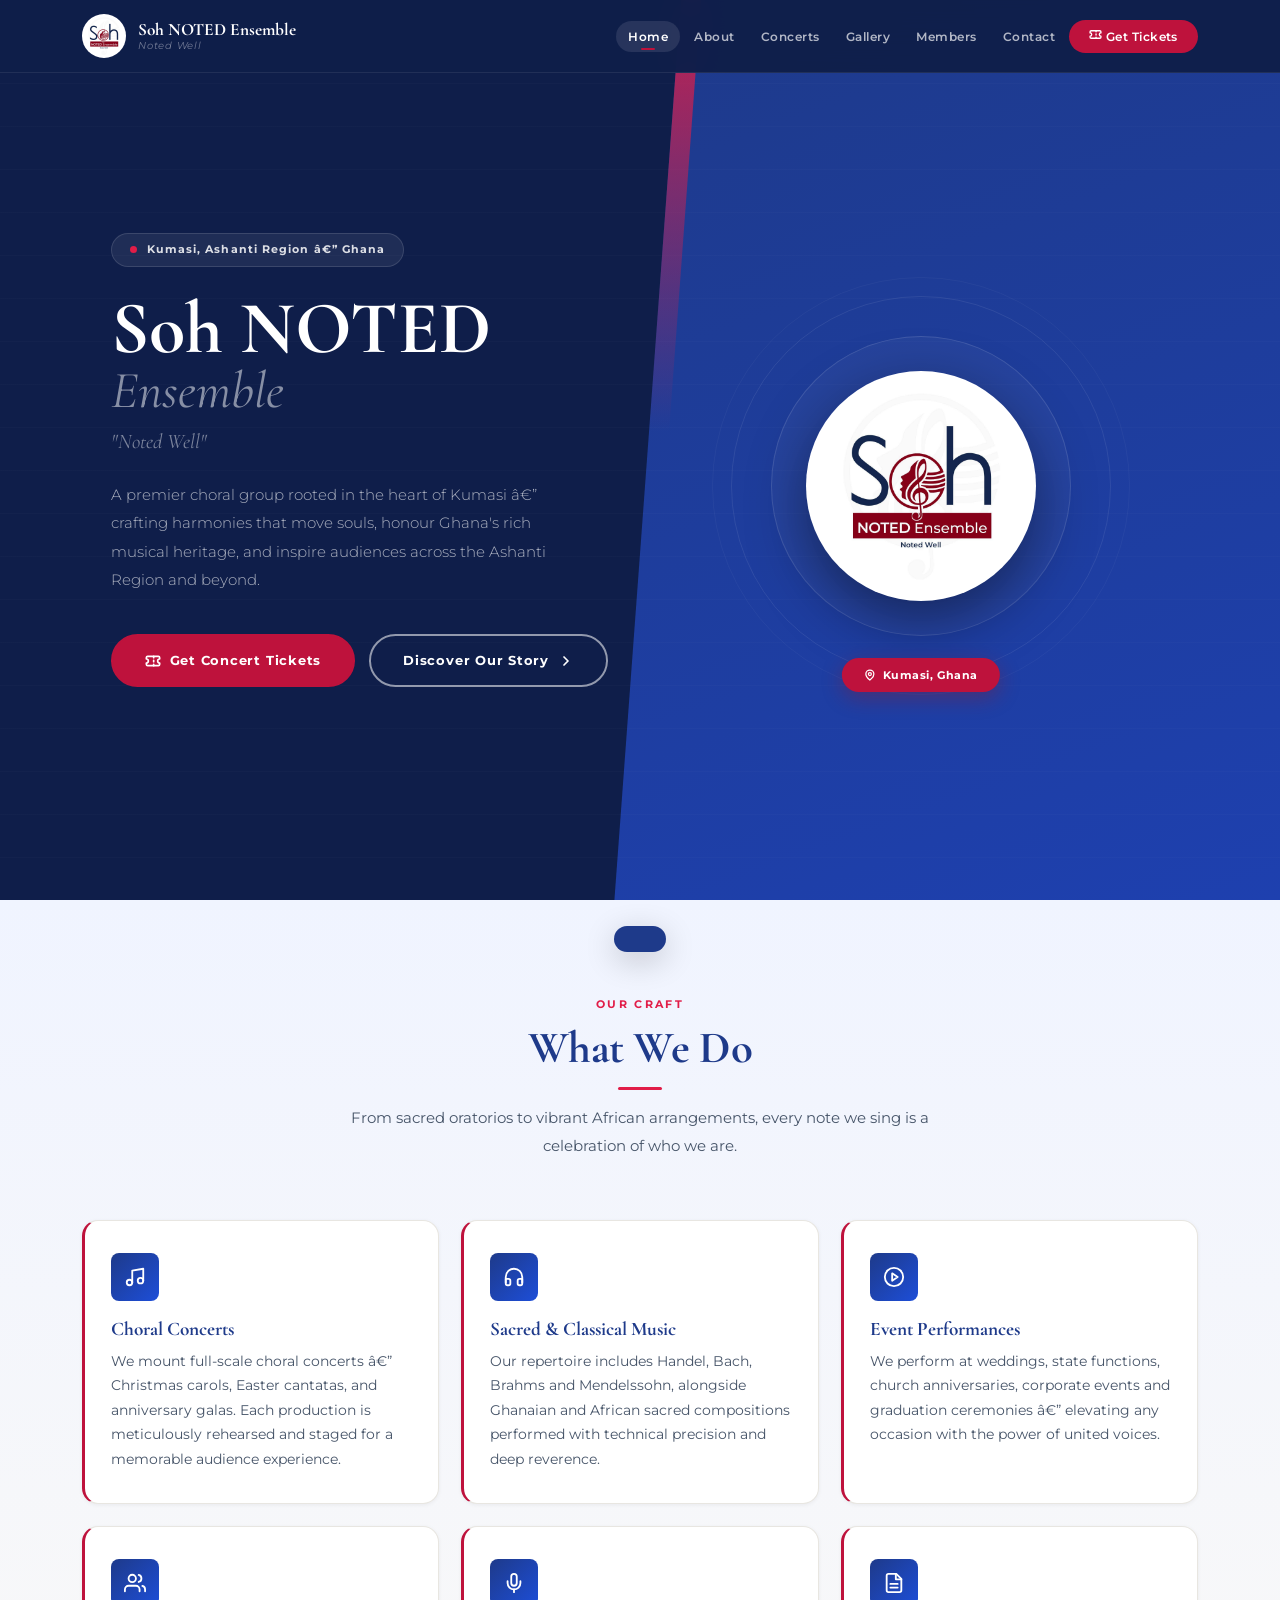
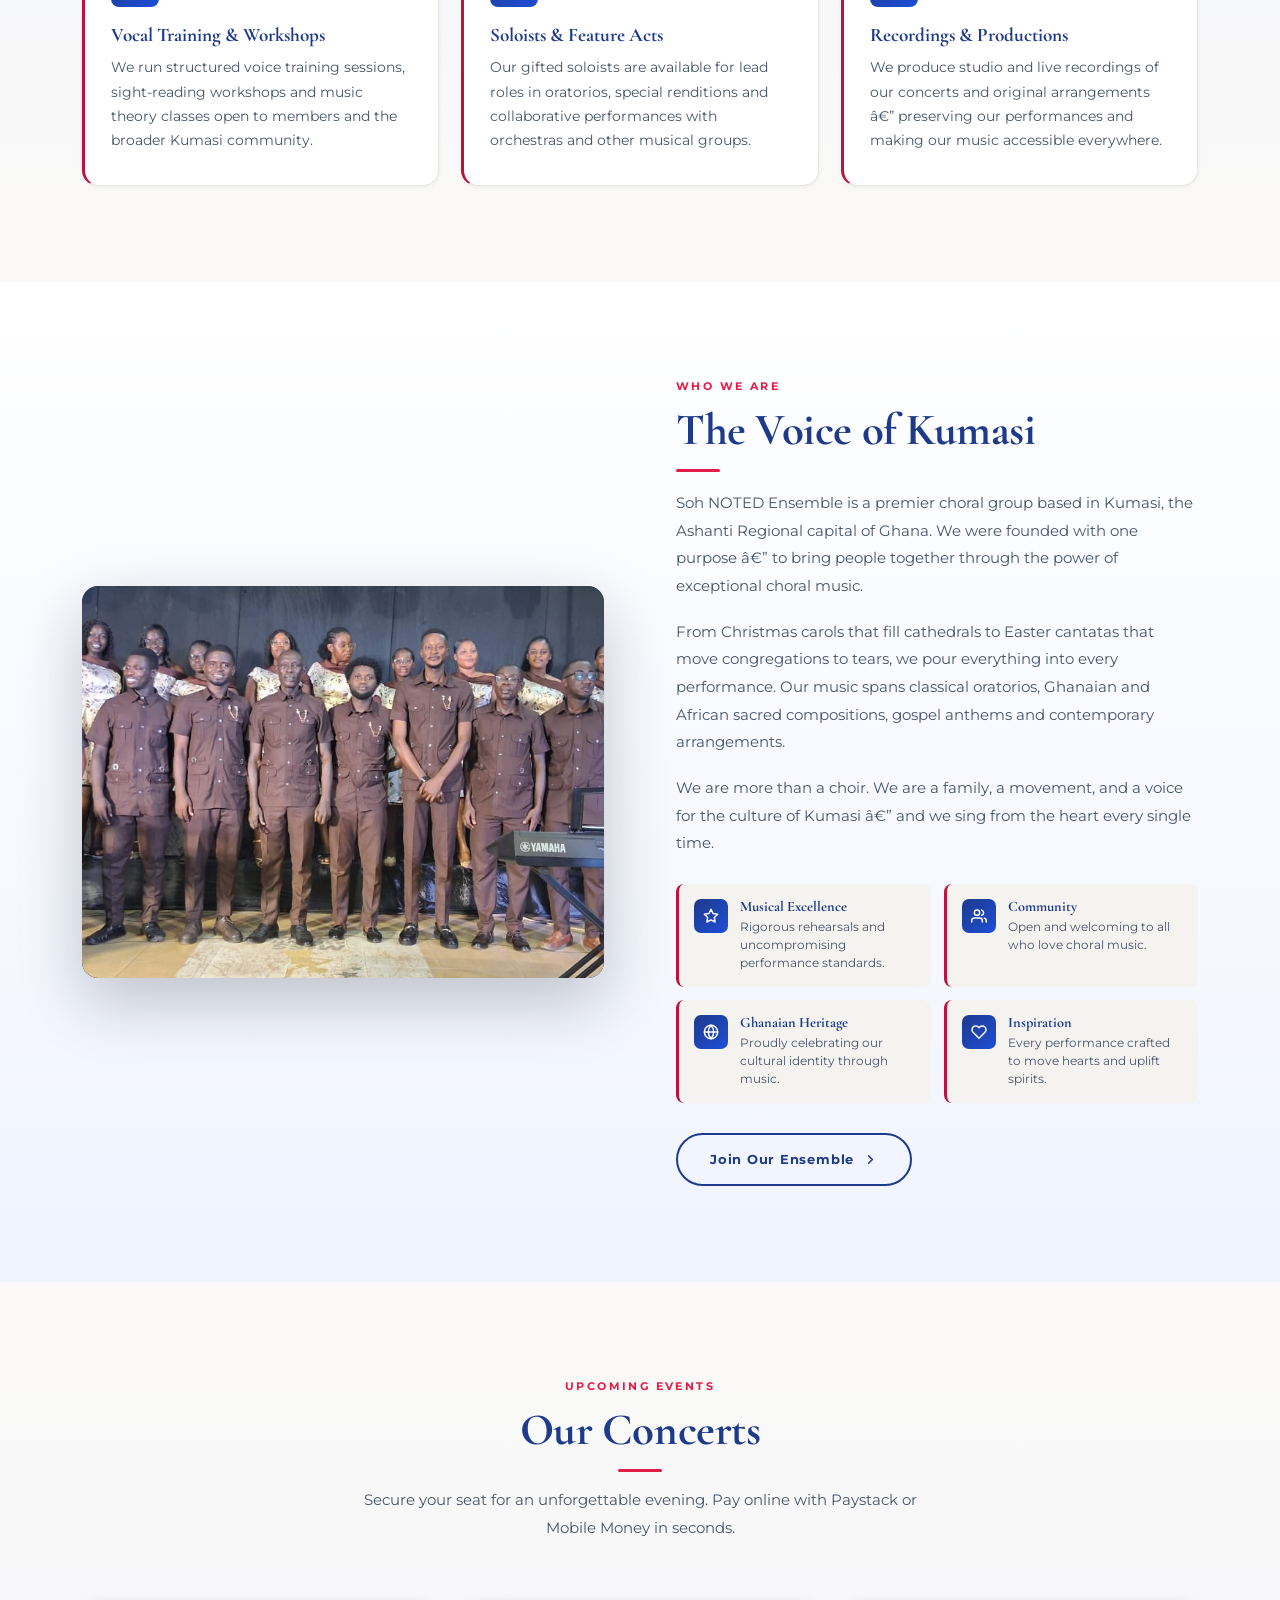
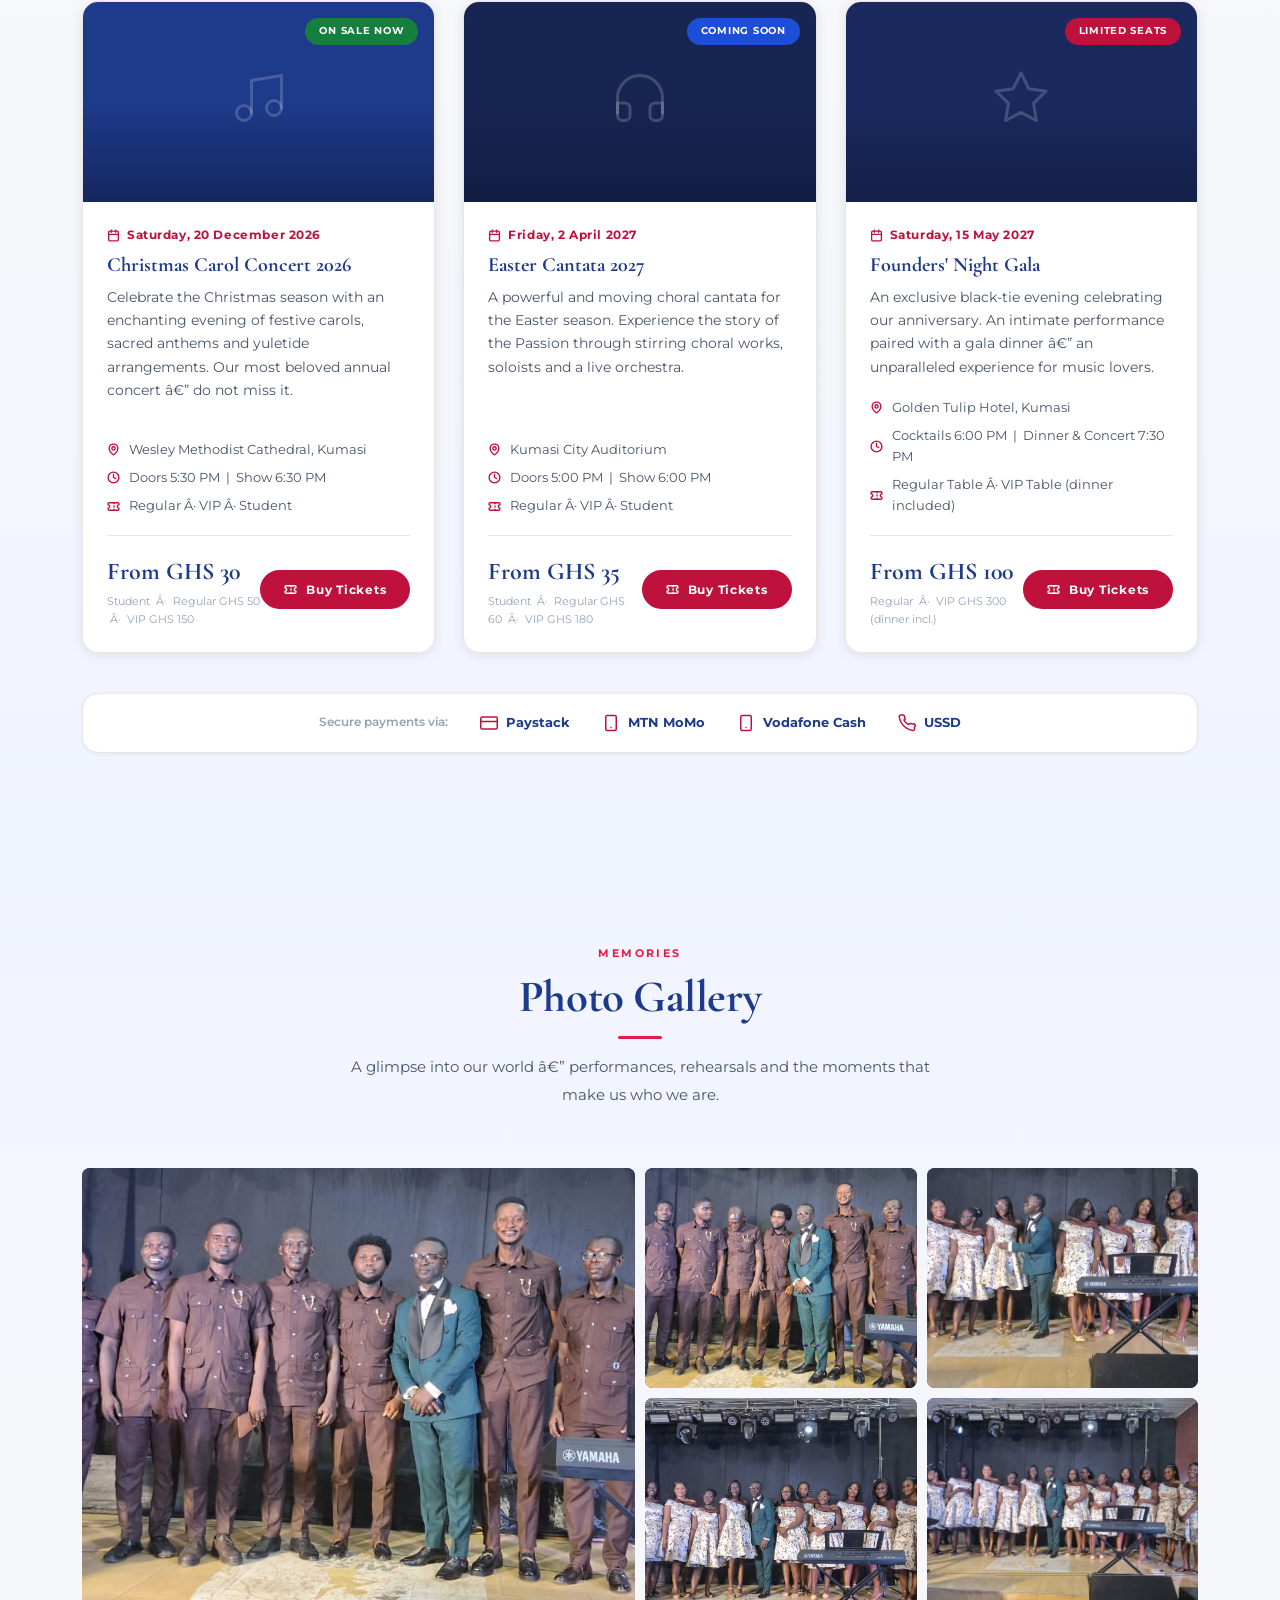
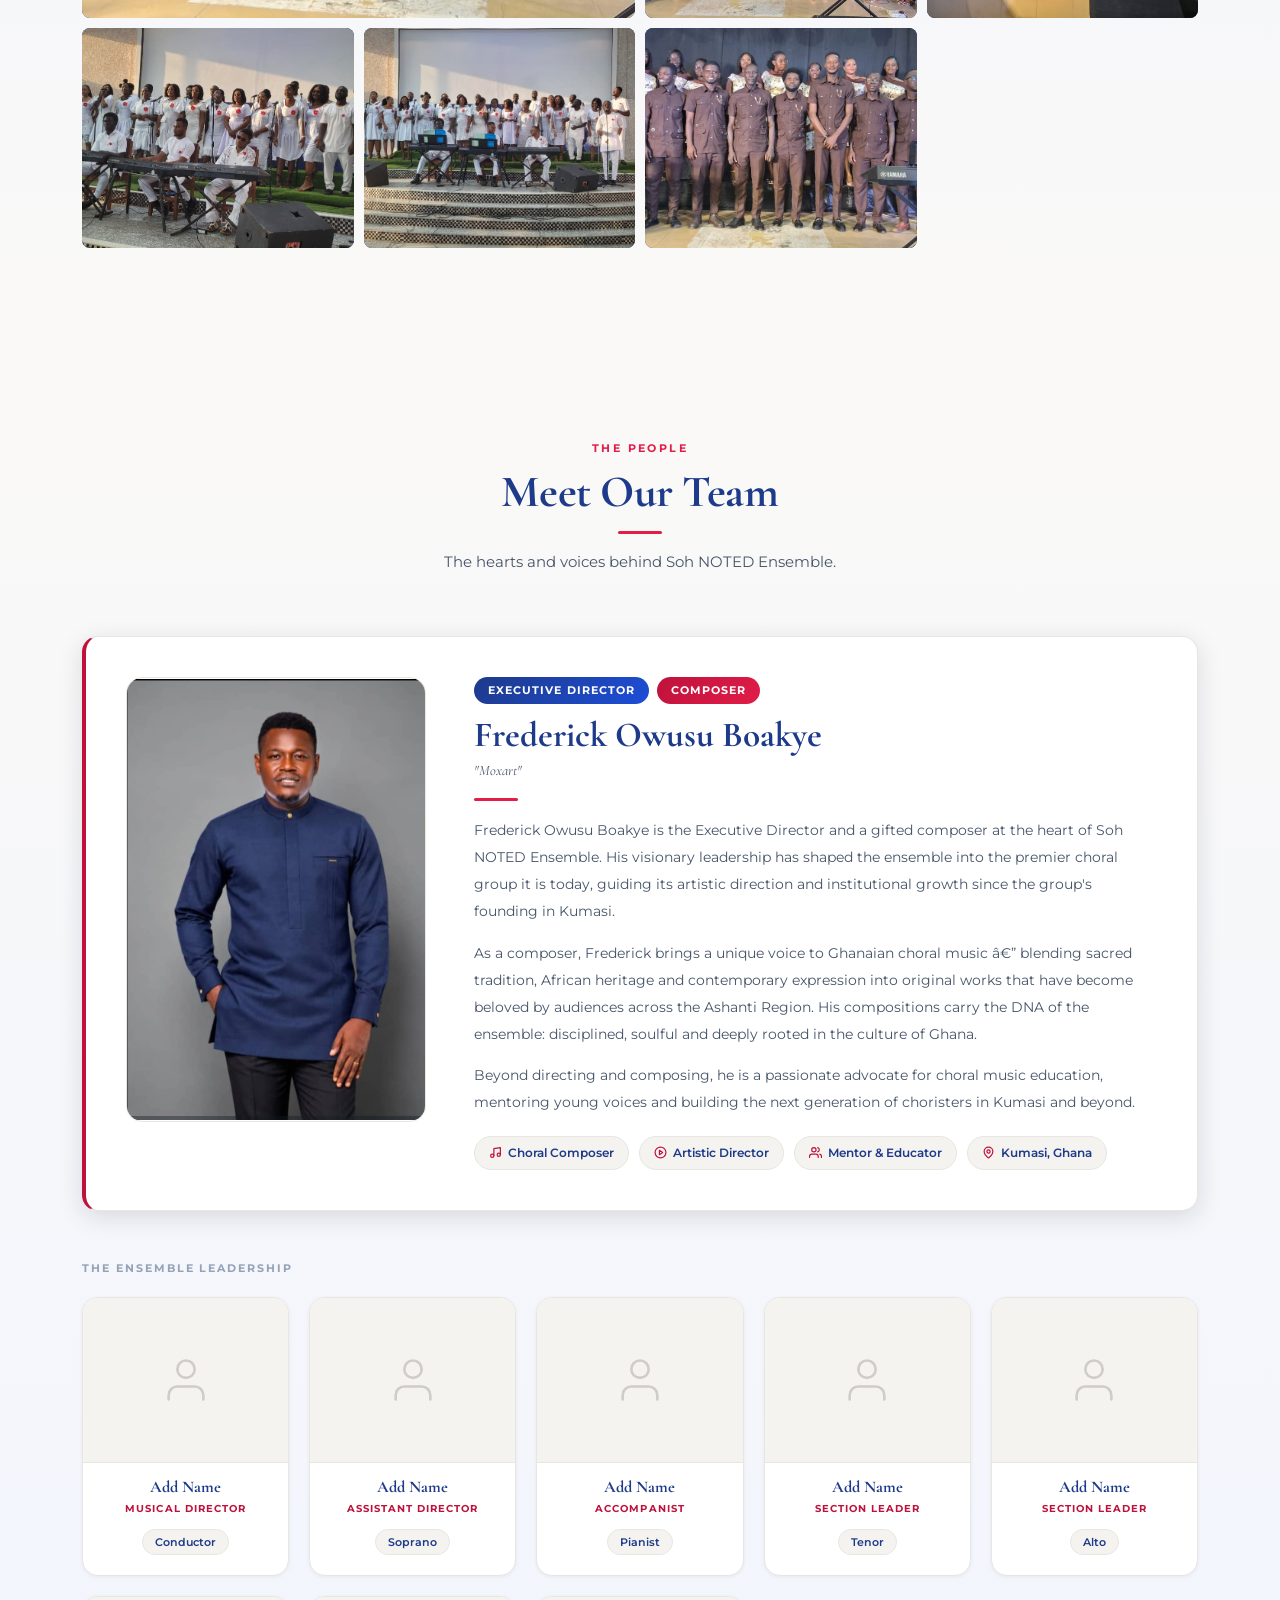
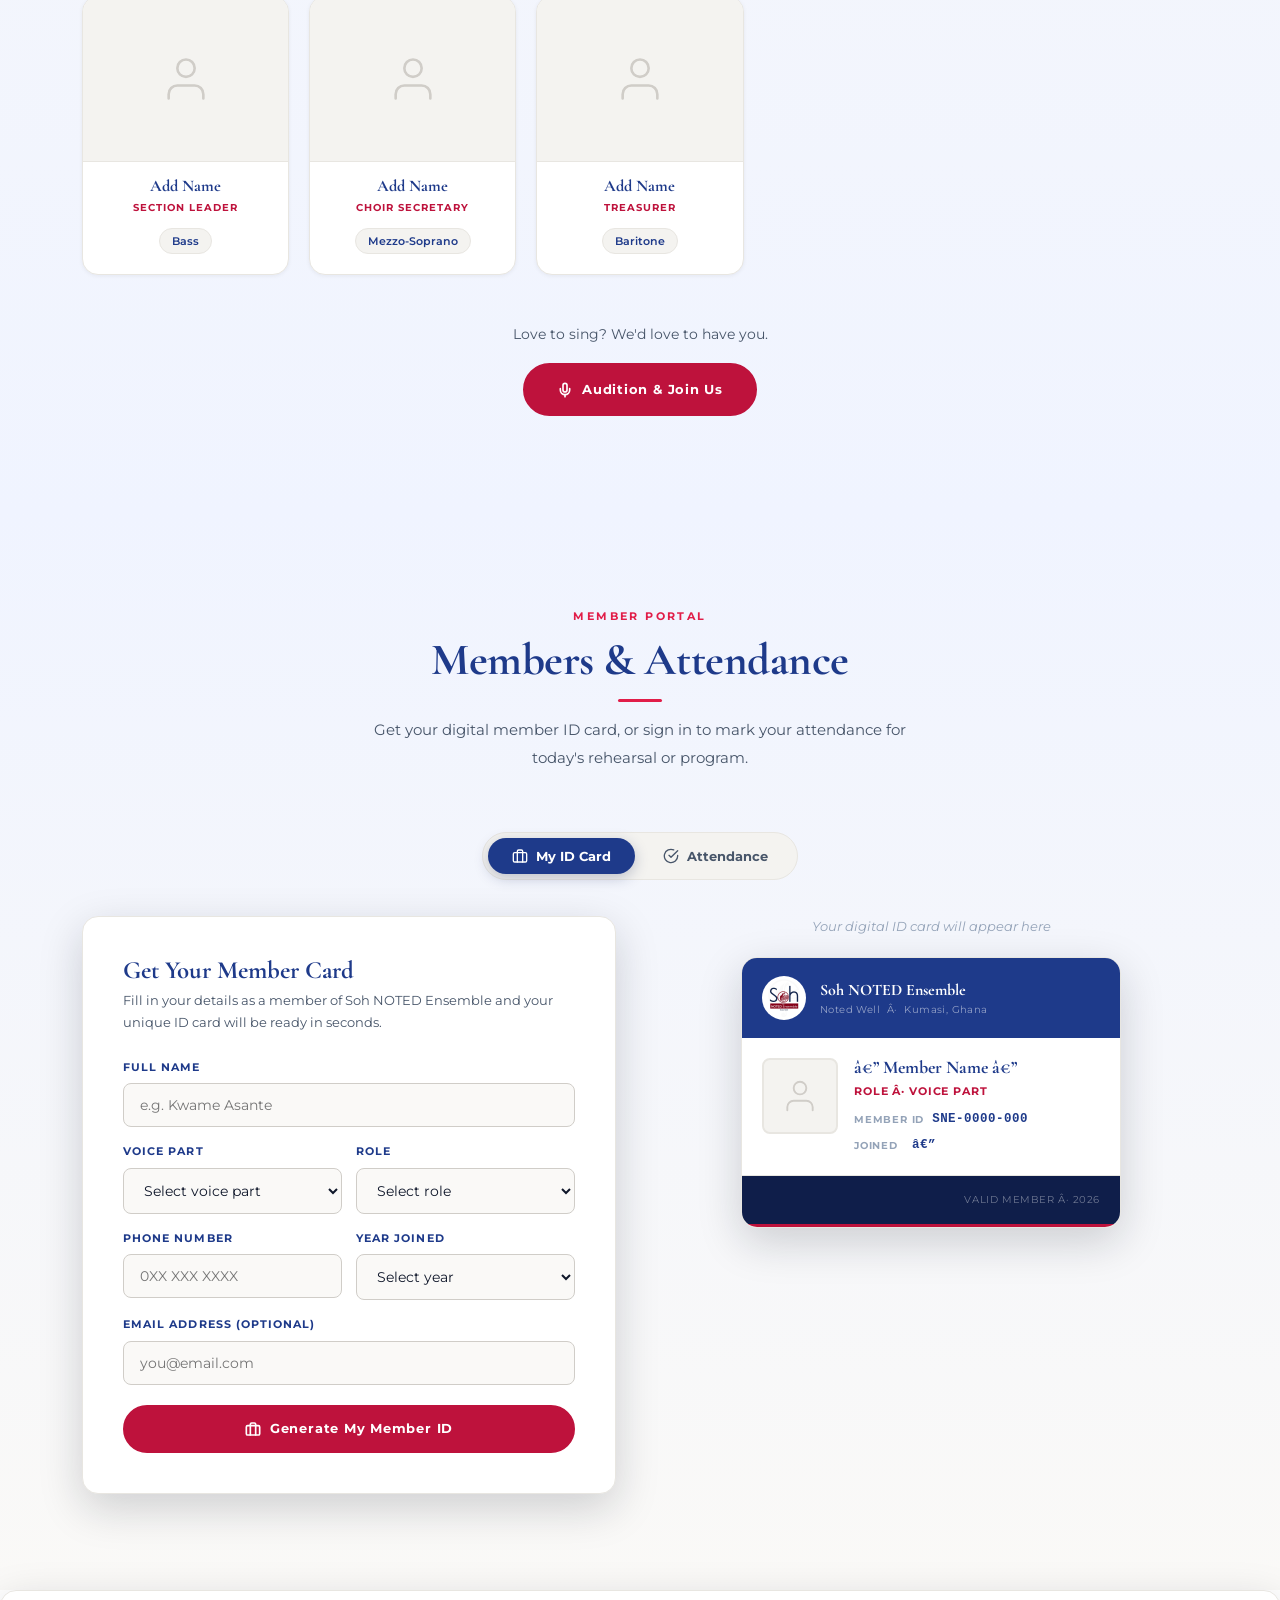
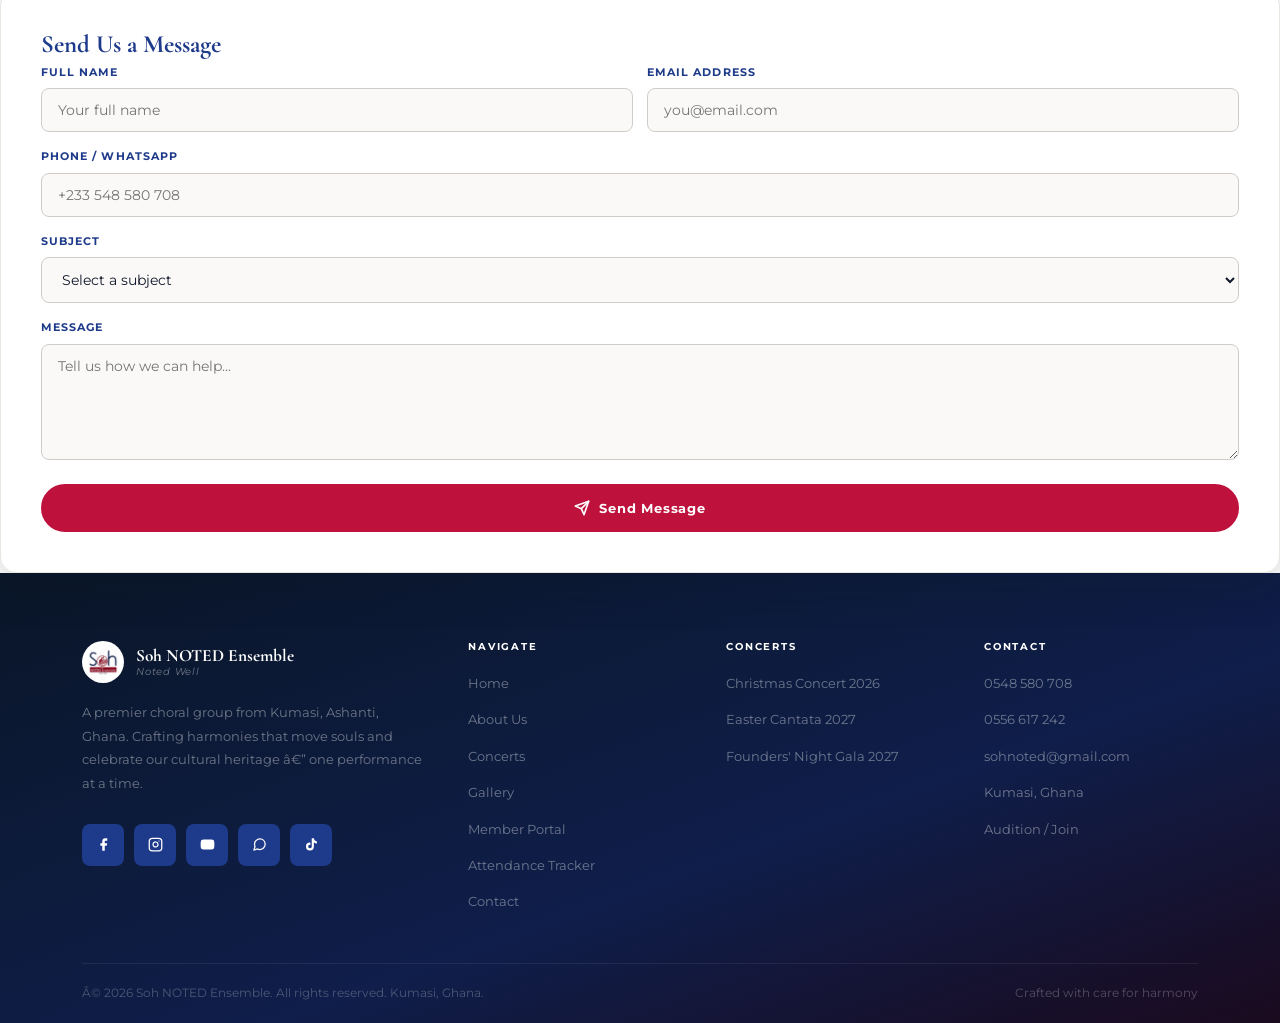
==== commit a09e5ee3: "Merge Members + Attendance into one unified portal with two tabs" ====
--- a/index.html
+++ b/index.html
@@ -1,9 +1,9 @@
-<!DOCTYPE html>
+﻿<!DOCTYPE html>
 <html lang="en">
 <head>
 <meta charset="UTF-8"/>
 <meta name="viewport" content="width=device-width,initial-scale=1.0"/>
-<meta name="description" content="Soh NOTED Ensemble — Premier choral group in Kumasi, Ashanti, Ghana. Book concert tickets online via Paystack or Mobile Money."/>
+<meta name="description" content="Soh NOTED Ensemble â€” Premier choral group in Kumasi, Ashanti, Ghana. Book concert tickets online via Paystack or Mobile Money."/>
 <meta name="keywords" content="Soh NOTED Ensemble, choir, choral, Kumasi, Ghana, concert tickets"/>
 <meta property="og:title" content="Soh NOTED Ensemble | Noted Well"/>
 <meta property="og:description" content="Premier choral group from Kumasi, Ghana. Experience the harmony."/>
@@ -18,9 +18,9 @@
 </head>
 <body>
 
-<!-- ╔══════════════════════════════╗
-     ║          NAVBAR              ║
-     ╚══════════════════════════════╝ -->
+<!-- â•”â•â•â•â•â•â•â•â•â•â•â•â•â•â•â•â•â•â•â•â•â•â•â•â•â•â•â•â•â•â•â•—
+     â•‘          NAVBAR              â•‘
+     â•šâ•â•â•â•â•â•â•â•â•â•â•â•â•â•â•â•â•â•â•â•â•â•â•â•â•â•â•â•â•â•â• -->
 <nav class="navbar" role="navigation" aria-label="Main navigation">
   <div class="nav-wrap">
     <a href="#home" class="nav-brand" aria-label="Soh NOTED Ensemble">
@@ -36,7 +36,6 @@
       <li><a href="#concerts">Concerts</a></li>
       <li><a href="#gallery">Gallery</a></li>
       <li><a href="#members">Members</a></li>
-      <li><a href="#attendance">Attendance</a></li>
       <li><a href="#contact">Contact</a></li>
       <li>
         <a href="#concerts" class="nav-cta">
@@ -51,9 +50,9 @@
   </div>
 </nav>
 
-<!-- ╔══════════════════════════════╗
-     ║           HERO               ║
-     ╚══════════════════════════════╝ -->
+<!-- â•”â•â•â•â•â•â•â•â•â•â•â•â•â•â•â•â•â•â•â•â•â•â•â•â•â•â•â•â•â•â•â•—
+     â•‘           HERO               â•‘
+     â•šâ•â•â•â•â•â•â•â•â•â•â•â•â•â•â•â•â•â•â•â•â•â•â•â•â•â•â•â•â•â•â• -->
 <section id="home" class="hero" aria-label="Welcome">
   <div class="hero-lines" aria-hidden="true"></div>
   <div class="container">
@@ -61,14 +60,14 @@
       <div class="hero-text">
         <div class="hero-eyebrow">
           <span class="pdot"></span>
-          Kumasi, Ashanti Region — Ghana
+          Kumasi, Ashanti Region â€” Ghana
         </div>
         <h1 class="hero-h1">
           Soh NOTED
           <em>Ensemble</em>
         </h1>
         <p class="hero-ital">"Noted Well"</p>
-        <p class="hero-p">A premier choral group rooted in the heart of Kumasi — crafting harmonies that move souls, honour Ghana's rich musical heritage, and inspire audiences across the Ashanti Region and beyond.</p>
+        <p class="hero-p">A premier choral group rooted in the heart of Kumasi â€” crafting harmonies that move souls, honour Ghana's rich musical heritage, and inspire audiences across the Ashanti Region and beyond.</p>
         <div class="hero-btns">
           <a href="#concerts" class="btn btn-p">
             <svg xmlns="http://www.w3.org/2000/svg" width="16" height="16" viewBox="0 0 24 24" fill="none" stroke="currentColor" stroke-width="2.5" stroke-linecap="round" stroke-linejoin="round"><path d="M2 9a3 3 0 0 1 0 6v2a2 2 0 0 0 2 2h16a2 2 0 0 0 2-2v-2a3 3 0 0 1 0-6V7a2 2 0 0 0-2-2H4a2 2 0 0 0-2 2Z"/><path d="M13 5v2M13 17v2M13 11v2"/></svg>
@@ -97,9 +96,9 @@
   </div>
 </section>
 
-<!-- ╔══════════════════════════════╗
-     ║        WHAT WE DO            ║
-     ╚══════════════════════════════╝ -->
+<!-- â•”â•â•â•â•â•â•â•â•â•â•â•â•â•â•â•â•â•â•â•â•â•â•â•â•â•â•â•â•â•â•â•—
+     â•‘        WHAT WE DO            â•‘
+     â•šâ•â•â•â•â•â•â•â•â•â•â•â•â•â•â•â•â•â•â•â•â•â•â•â•â•â•â•â•â•â•â• -->
 <section id="what-we-do" class="sp wwd-sec" aria-labelledby="wwd-title">
   <div class="container">
     <div class="sh">
@@ -112,7 +111,7 @@
       <div class="wwd-card fu">
         <div class="wwd-icon"><svg xmlns="http://www.w3.org/2000/svg" width="22" height="22" viewBox="0 0 24 24" fill="none" stroke="currentColor" stroke-width="2" stroke-linecap="round" stroke-linejoin="round"><path d="M9 18V5l12-2v13"/><circle cx="6" cy="18" r="3"/><circle cx="18" cy="16" r="3"/></svg></div>
         <h3>Choral Concerts</h3>
-        <p>We mount full-scale choral concerts — Christmas carols, Easter cantatas, and anniversary galas. Each production is meticulously rehearsed and staged for a memorable audience experience.</p>
+        <p>We mount full-scale choral concerts â€” Christmas carols, Easter cantatas, and anniversary galas. Each production is meticulously rehearsed and staged for a memorable audience experience.</p>
       </div>
       <div class="wwd-card fu">
         <div class="wwd-icon"><svg xmlns="http://www.w3.org/2000/svg" width="22" height="22" viewBox="0 0 24 24" fill="none" stroke="currentColor" stroke-width="2" stroke-linecap="round" stroke-linejoin="round"><path d="M3 18v-6a9 9 0 0 1 18 0v6"/><path d="M21 19a2 2 0 0 1-2 2h-1a2 2 0 0 1-2-2v-3a2 2 0 0 1 2-2h3zM3 19a2 2 0 0 0 2 2h1a2 2 0 0 0 2-2v-3a2 2 0 0 0-2-2H3z"/></svg></div>
@@ -122,7 +121,7 @@
       <div class="wwd-card fu">
         <div class="wwd-icon"><svg xmlns="http://www.w3.org/2000/svg" width="22" height="22" viewBox="0 0 24 24" fill="none" stroke="currentColor" stroke-width="2" stroke-linecap="round" stroke-linejoin="round"><circle cx="12" cy="12" r="10"/><polygon points="10 8 16 12 10 16 10 8"/></svg></div>
         <h3>Event Performances</h3>
-        <p>We perform at weddings, state functions, church anniversaries, corporate events and graduation ceremonies — elevating any occasion with the power of united voices.</p>
+        <p>We perform at weddings, state functions, church anniversaries, corporate events and graduation ceremonies â€” elevating any occasion with the power of united voices.</p>
       </div>
       <div class="wwd-card fu">
         <div class="wwd-icon"><svg xmlns="http://www.w3.org/2000/svg" width="22" height="22" viewBox="0 0 24 24" fill="none" stroke="currentColor" stroke-width="2" stroke-linecap="round" stroke-linejoin="round"><path d="M17 21v-2a4 4 0 0 0-4-4H5a4 4 0 0 0-4 4v2"/><circle cx="9" cy="7" r="4"/><path d="M23 21v-2a4 4 0 0 0-3-3.87M16 3.13a4 4 0 0 1 0 7.75"/></svg></div>
@@ -137,15 +136,15 @@
       <div class="wwd-card fu">
         <div class="wwd-icon"><svg xmlns="http://www.w3.org/2000/svg" width="22" height="22" viewBox="0 0 24 24" fill="none" stroke="currentColor" stroke-width="2" stroke-linecap="round" stroke-linejoin="round"><path d="M14.5 2H6a2 2 0 0 0-2 2v16a2 2 0 0 0 2 2h12a2 2 0 0 0 2-2V7.5L14.5 2z"/><polyline points="14 2 14 8 20 8"/><line x1="16" x2="8" y1="13" y2="13"/><line x1="16" x2="8" y1="17" y2="17"/></svg></div>
         <h3>Recordings &amp; Productions</h3>
-        <p>We produce studio and live recordings of our concerts and original arrangements — preserving our performances and making our music accessible everywhere.</p>
+        <p>We produce studio and live recordings of our concerts and original arrangements â€” preserving our performances and making our music accessible everywhere.</p>
       </div>
     </div>
   </div>
 </section>
 
-<!-- ╔══════════════════════════════╗
-     ║           ABOUT              ║
-     ╚══════════════════════════════╝ -->
+<!-- â•”â•â•â•â•â•â•â•â•â•â•â•â•â•â•â•â•â•â•â•â•â•â•â•â•â•â•â•â•â•â•â•—
+     â•‘           ABOUT              â•‘
+     â•šâ•â•â•â•â•â•â•â•â•â•â•â•â•â•â•â•â•â•â•â•â•â•â•â•â•â•â•â•â•â•â• -->
 <section id="about" class="sp about-sec" aria-labelledby="about-title">
   <div class="container">
     <div class="about-grid">
@@ -158,9 +157,9 @@
         <span class="overline">Who We Are</span>
         <h2 class="section-title" id="about-title">The Voice of Kumasi</h2>
         <div class="rule-l"></div>
-        <p style="margin-top:18px">Soh NOTED Ensemble is a premier choral group based in Kumasi, the Ashanti Regional capital of Ghana. We were founded with one purpose — to bring people together through the power of exceptional choral music.</p>
+        <p style="margin-top:18px">Soh NOTED Ensemble is a premier choral group based in Kumasi, the Ashanti Regional capital of Ghana. We were founded with one purpose â€” to bring people together through the power of exceptional choral music.</p>
         <p>From Christmas carols that fill cathedrals to Easter cantatas that move congregations to tears, we pour everything into every performance. Our music spans classical oratorios, Ghanaian and African sacred compositions, gospel anthems and contemporary arrangements.</p>
-        <p>We are more than a choir. We are a family, a movement, and a voice for the culture of Kumasi — and we sing from the heart every single time.</p>
+        <p>We are more than a choir. We are a family, a movement, and a voice for the culture of Kumasi â€” and we sing from the heart every single time.</p>
         <div class="vals">
           <div class="val-card">
             <div class="val-ic"><svg xmlns="http://www.w3.org/2000/svg" width="16" height="16" viewBox="0 0 24 24" fill="none" stroke="currentColor" stroke-width="2.2" stroke-linecap="round" stroke-linejoin="round"><polygon points="12 2 15.09 8.26 22 9.27 17 14.14 18.18 21.02 12 17.77 5.82 21.02 7 14.14 2 9.27 8.91 8.26 12 2"/></svg></div>
@@ -188,9 +187,9 @@
   </div>
 </section>
 
-<!-- ╔══════════════════════════════╗
-     ║          CONCERTS            ║
-     ╚══════════════════════════════╝ -->
+<!-- â•”â•â•â•â•â•â•â•â•â•â•â•â•â•â•â•â•â•â•â•â•â•â•â•â•â•â•â•â•â•â•â•—
+     â•‘          CONCERTS            â•‘
+     â•šâ•â•â•â•â•â•â•â•â•â•â•â•â•â•â•â•â•â•â•â•â•â•â•â•â•â•â•â•â•â•â• -->
 <section id="concerts" class="sp concerts-sec" aria-labelledby="concerts-title">
   <div class="container">
     <div class="sh">
@@ -213,14 +212,14 @@
             Saturday, 20 December 2026
           </div>
           <h3>Christmas Carol Concert 2026</h3>
-          <p>Celebrate the Christmas season with an enchanting evening of festive carols, sacred anthems and yuletide arrangements. Our most beloved annual concert — do not miss it.</p>
+          <p>Celebrate the Christmas season with an enchanting evening of festive carols, sacred anthems and yuletide arrangements. Our most beloved annual concert â€” do not miss it.</p>
           <div class="cc-meta">
             <div class="cc-mr"><svg xmlns="http://www.w3.org/2000/svg" width="13" height="13" viewBox="0 0 24 24" fill="none" stroke="currentColor" stroke-width="2.5" stroke-linecap="round" stroke-linejoin="round"><path d="M20 10c0 6-8 12-8 12s-8-6-8-12a8 8 0 0 1 16 0Z"/><circle cx="12" cy="10" r="3"/></svg>Wesley Methodist Cathedral, Kumasi</div>
             <div class="cc-mr"><svg xmlns="http://www.w3.org/2000/svg" width="13" height="13" viewBox="0 0 24 24" fill="none" stroke="currentColor" stroke-width="2.5" stroke-linecap="round" stroke-linejoin="round"><circle cx="12" cy="12" r="10"/><polyline points="12 6 12 12 16 14"/></svg>Doors 5:30 PM &nbsp;|&nbsp; Show 6:30 PM</div>
-            <div class="cc-mr"><svg xmlns="http://www.w3.org/2000/svg" width="13" height="13" viewBox="0 0 24 24" fill="none" stroke="currentColor" stroke-width="2.5" stroke-linecap="round" stroke-linejoin="round"><path d="M2 9a3 3 0 0 1 0 6v2a2 2 0 0 0 2 2h16a2 2 0 0 0 2-2v-2a3 3 0 0 1 0-6V7a2 2 0 0 0-2-2H4a2 2 0 0 0-2 2Z"/><path d="M13 5v2M13 17v2M13 11v2"/></svg>Regular · VIP · Student</div>
+            <div class="cc-mr"><svg xmlns="http://www.w3.org/2000/svg" width="13" height="13" viewBox="0 0 24 24" fill="none" stroke="currentColor" stroke-width="2.5" stroke-linecap="round" stroke-linejoin="round"><path d="M2 9a3 3 0 0 1 0 6v2a2 2 0 0 0 2 2h16a2 2 0 0 0 2-2v-2a3 3 0 0 1 0-6V7a2 2 0 0 0-2-2H4a2 2 0 0 0-2 2Z"/><path d="M13 5v2M13 17v2M13 11v2"/></svg>Regular Â· VIP Â· Student</div>
           </div>
           <div class="cc-foot">
-            <div><span class="cc-amt">From GHS 30</span><div class="cc-tiers">Student &nbsp;·&nbsp; Regular GHS 50 &nbsp;·&nbsp; VIP GHS 150</div></div>
+            <div><span class="cc-amt">From GHS 30</span><div class="cc-tiers">Student &nbsp;Â·&nbsp; Regular GHS 50 &nbsp;Â·&nbsp; VIP GHS 150</div></div>
             <button class="btn btn-p btn-sm" onclick="openModal('concert1')">
               <svg xmlns="http://www.w3.org/2000/svg" width="13" height="13" viewBox="0 0 24 24" fill="none" stroke="currentColor" stroke-width="2.5" stroke-linecap="round" stroke-linejoin="round"><path d="M2 9a3 3 0 0 1 0 6v2a2 2 0 0 0 2 2h16a2 2 0 0 0 2-2v-2a3 3 0 0 1 0-6V7a2 2 0 0 0-2-2H4a2 2 0 0 0-2 2Z"/><path d="M13 5v2M13 17v2M13 11v2"/></svg>
               Buy Tickets
@@ -245,10 +244,10 @@
           <div class="cc-meta">
             <div class="cc-mr"><svg xmlns="http://www.w3.org/2000/svg" width="13" height="13" viewBox="0 0 24 24" fill="none" stroke="currentColor" stroke-width="2.5" stroke-linecap="round" stroke-linejoin="round"><path d="M20 10c0 6-8 12-8 12s-8-6-8-12a8 8 0 0 1 16 0Z"/><circle cx="12" cy="10" r="3"/></svg>Kumasi City Auditorium</div>
             <div class="cc-mr"><svg xmlns="http://www.w3.org/2000/svg" width="13" height="13" viewBox="0 0 24 24" fill="none" stroke="currentColor" stroke-width="2.5" stroke-linecap="round" stroke-linejoin="round"><circle cx="12" cy="12" r="10"/><polyline points="12 6 12 12 16 14"/></svg>Doors 5:00 PM &nbsp;|&nbsp; Show 6:00 PM</div>
-            <div class="cc-mr"><svg xmlns="http://www.w3.org/2000/svg" width="13" height="13" viewBox="0 0 24 24" fill="none" stroke="currentColor" stroke-width="2.5" stroke-linecap="round" stroke-linejoin="round"><path d="M2 9a3 3 0 0 1 0 6v2a2 2 0 0 0 2 2h16a2 2 0 0 0 2-2v-2a3 3 0 0 1 0-6V7a2 2 0 0 0-2-2H4a2 2 0 0 0-2 2Z"/><path d="M13 5v2M13 17v2M13 11v2"/></svg>Regular · VIP · Student</div>
+            <div class="cc-mr"><svg xmlns="http://www.w3.org/2000/svg" width="13" height="13" viewBox="0 0 24 24" fill="none" stroke="currentColor" stroke-width="2.5" stroke-linecap="round" stroke-linejoin="round"><path d="M2 9a3 3 0 0 1 0 6v2a2 2 0 0 0 2 2h16a2 2 0 0 0 2-2v-2a3 3 0 0 1 0-6V7a2 2 0 0 0-2-2H4a2 2 0 0 0-2 2Z"/><path d="M13 5v2M13 17v2M13 11v2"/></svg>Regular Â· VIP Â· Student</div>
           </div>
           <div class="cc-foot">
-            <div><span class="cc-amt">From GHS 35</span><div class="cc-tiers">Student &nbsp;·&nbsp; Regular GHS 60 &nbsp;·&nbsp; VIP GHS 180</div></div>
+            <div><span class="cc-amt">From GHS 35</span><div class="cc-tiers">Student &nbsp;Â·&nbsp; Regular GHS 60 &nbsp;Â·&nbsp; VIP GHS 180</div></div>
             <button class="btn btn-p btn-sm" onclick="openModal('concert2')">
               <svg xmlns="http://www.w3.org/2000/svg" width="13" height="13" viewBox="0 0 24 24" fill="none" stroke="currentColor" stroke-width="2.5" stroke-linecap="round" stroke-linejoin="round"><path d="M2 9a3 3 0 0 1 0 6v2a2 2 0 0 0 2 2h16a2 2 0 0 0 2-2v-2a3 3 0 0 1 0-6V7a2 2 0 0 0-2-2H4a2 2 0 0 0-2 2Z"/><path d="M13 5v2M13 17v2M13 11v2"/></svg>
               Buy Tickets
@@ -269,14 +268,14 @@
             Saturday, 15 May 2027
           </div>
           <h3>Founders' Night Gala</h3>
-          <p>An exclusive black-tie evening celebrating our anniversary. An intimate performance paired with a gala dinner — an unparalleled experience for music lovers.</p>
+          <p>An exclusive black-tie evening celebrating our anniversary. An intimate performance paired with a gala dinner â€” an unparalleled experience for music lovers.</p>
           <div class="cc-meta">
             <div class="cc-mr"><svg xmlns="http://www.w3.org/2000/svg" width="13" height="13" viewBox="0 0 24 24" fill="none" stroke="currentColor" stroke-width="2.5" stroke-linecap="round" stroke-linejoin="round"><path d="M20 10c0 6-8 12-8 12s-8-6-8-12a8 8 0 0 1 16 0Z"/><circle cx="12" cy="10" r="3"/></svg>Golden Tulip Hotel, Kumasi</div>
             <div class="cc-mr"><svg xmlns="http://www.w3.org/2000/svg" width="13" height="13" viewBox="0 0 24 24" fill="none" stroke="currentColor" stroke-width="2.5" stroke-linecap="round" stroke-linejoin="round"><circle cx="12" cy="12" r="10"/><polyline points="12 6 12 12 16 14"/></svg>Cocktails 6:00 PM &nbsp;|&nbsp; Dinner &amp; Concert 7:30 PM</div>
-            <div class="cc-mr"><svg xmlns="http://www.w3.org/2000/svg" width="13" height="13" viewBox="0 0 24 24" fill="none" stroke="currentColor" stroke-width="2.5" stroke-linecap="round" stroke-linejoin="round"><path d="M2 9a3 3 0 0 1 0 6v2a2 2 0 0 0 2 2h16a2 2 0 0 0 2-2v-2a3 3 0 0 1 0-6V7a2 2 0 0 0-2-2H4a2 2 0 0 0-2 2Z"/><path d="M13 5v2M13 17v2M13 11v2"/></svg>Regular Table · VIP Table (dinner included)</div>
+            <div class="cc-mr"><svg xmlns="http://www.w3.org/2000/svg" width="13" height="13" viewBox="0 0 24 24" fill="none" stroke="currentColor" stroke-width="2.5" stroke-linecap="round" stroke-linejoin="round"><path d="M2 9a3 3 0 0 1 0 6v2a2 2 0 0 0 2 2h16a2 2 0 0 0 2-2v-2a3 3 0 0 1 0-6V7a2 2 0 0 0-2-2H4a2 2 0 0 0-2 2Z"/><path d="M13 5v2M13 17v2M13 11v2"/></svg>Regular Table Â· VIP Table (dinner included)</div>
           </div>
           <div class="cc-foot">
-            <div><span class="cc-amt">From GHS 100</span><div class="cc-tiers">Regular &nbsp;·&nbsp; VIP GHS 300 (dinner incl.)</div></div>
+            <div><span class="cc-amt">From GHS 100</span><div class="cc-tiers">Regular &nbsp;Â·&nbsp; VIP GHS 300 (dinner incl.)</div></div>
             <button class="btn btn-p btn-sm" onclick="openModal('concert3')">
               <svg xmlns="http://www.w3.org/2000/svg" width="13" height="13" viewBox="0 0 24 24" fill="none" stroke="currentColor" stroke-width="2.5" stroke-linecap="round" stroke-linejoin="round"><path d="M2 9a3 3 0 0 1 0 6v2a2 2 0 0 0 2 2h16a2 2 0 0 0 2-2v-2a3 3 0 0 1 0-6V7a2 2 0 0 0-2-2H4a2 2 0 0 0-2 2Z"/><path d="M13 5v2M13 17v2M13 11v2"/></svg>
               Buy Tickets
@@ -297,16 +296,16 @@
   </div>
 </section>
 
-<!-- ╔══════════════════════════════╗
-     ║           GALLERY            ║
-     ╚══════════════════════════════╝ -->
+<!-- â•”â•â•â•â•â•â•â•â•â•â•â•â•â•â•â•â•â•â•â•â•â•â•â•â•â•â•â•â•â•â•â•—
+     â•‘           GALLERY            â•‘
+     â•šâ•â•â•â•â•â•â•â•â•â•â•â•â•â•â•â•â•â•â•â•â•â•â•â•â•â•â•â•â•â•â• -->
 <section id="gallery" class="sp gallery-sec" aria-labelledby="gallery-title">
   <div class="container">
     <div class="sh">
       <span class="overline">Memories</span>
       <h2 class="section-title" id="gallery-title">Photo Gallery</h2>
       <div class="rule"></div>
-      <p class="section-sub" style="margin-top:14px">A glimpse into our world — performances, rehearsals and the moments that make us who we are.</p>
+      <p class="section-sub" style="margin-top:14px">A glimpse into our world â€” performances, rehearsals and the moments that make us who we are.</p>
     </div>
     <div class="gallery-grid">
       <div class="g-item fu" onclick="openLightbox('images/1.jpeg')">
@@ -337,9 +336,9 @@
   </div>
 </section>
 
-<!-- ╔══════════════════════════════╗
-     ║            TEAM              ║
-     ╚══════════════════════════════╝ -->
+<!-- â•”â•â•â•â•â•â•â•â•â•â•â•â•â•â•â•â•â•â•â•â•â•â•â•â•â•â•â•â•â•â•â•—
+     â•‘            TEAM              â•‘
+     â•šâ•â•â•â•â•â•â•â•â•â•â•â•â•â•â•â•â•â•â•â•â•â•â•â•â•â•â•â•â•â•â• -->
 <section id="team" class="sp team-sec" aria-labelledby="team-title">
   <div class="container">
     <div class="sh">
@@ -349,7 +348,7 @@
       <p class="section-sub" style="margin-top:14px">The hearts and voices behind Soh NOTED Ensemble.</p>
     </div>
 
-    <!-- ── Executive Director Featured Card ── -->
+    <!-- â”€â”€ Executive Director Featured Card â”€â”€ -->
     <div class="ed-card fu">
       <div class="ed-avatar" onclick="openLightbox('images/director.jpeg')">
         <img src="images/director.jpeg" alt="Frederick Owusu Boakye" class="lb-trigger" style="width:100%;height:100%;object-fit:contain;object-position:center"/>
@@ -369,7 +368,7 @@
           institutional growth since the group's founding in Kumasi.
         </p>
         <p>
-          As a composer, Frederick brings a unique voice to Ghanaian choral music —
+          As a composer, Frederick brings a unique voice to Ghanaian choral music â€”
           blending sacred tradition, African heritage and contemporary expression into
           original works that have become beloved by audiences across the Ashanti Region.
           His compositions carry the DNA of the ensemble: disciplined, soulful and deeply
@@ -401,7 +400,7 @@
       </div>
     </div>
 
-    <!-- ── Rest of team ── -->
+    <!-- â”€â”€ Rest of team â”€â”€ -->
     <h4 class="team-sub-heading">The Ensemble Leadership</h4>
     <div class="team-grid">
       <div class="tc fu"><div class="tc-av"><svg xmlns="http://www.w3.org/2000/svg" width="52" height="52" viewBox="0 0 24 24" fill="none" stroke="currentColor" stroke-width="1.2" stroke-linecap="round" stroke-linejoin="round"><path d="M20 21v-2a4 4 0 0 0-4-4H8a4 4 0 0 0-4 4v2"/><circle cx="12" cy="7" r="4"/></svg></div><div class="tc-body"><h4>Add Name</h4><p class="tc-role">Musical Director</p><span class="vchip">Conductor</span></div></div>
@@ -424,506 +423,432 @@
   </div>
 </section>
 
-<!-- ╔══════════════════════════════╗
-     ║        MEMBER PORTAL         ║
-     ╚══════════════════════════════╝ -->
+<!-- â•”â•â•â•â•â•â•â•â•â•â•â•â•â•â•â•â•â•â•â•â•â•â•â•â•â•â•â•â•â•â•â•—
+     â•‘      MEMBERS & ATTENDANCE    â•‘
+     â•šâ•â•â•â•â•â•â•â•â•â•â•â•â•â•â•â•â•â•â•â•â•â•â•â•â•â•â•â•â•â•â• -->
 <section id="members" class="sp member-sec" aria-labelledby="member-title">
   <div class="container">
+
     <div class="sh">
       <span class="overline">Member Portal</span>
-      <h2 class="section-title" id="member-title">Get Your Member ID</h2>
+      <h2 class="section-title" id="member-title">Members &amp; Attendance</h2>
       <div class="rule"></div>
-      <p class="section-sub" style="margin-top:14px">Every member of Soh NOTED Ensemble has a unique member ID. Fill in your details to generate your digital membership card instantly.</p>
-    </div>
-
-    <div class="member-grid">
-
-      <!-- Left — Form -->
-      <div class="form-box fu">
-        <h3>Get Your Member Card</h3>
-        <p class="mf-desc">Fill in your details as a member of Soh NOTED Ensemble and your unique ID card will be ready in seconds.</p>
-        <form id="memberForm" data-form="member-id" novalidate autocomplete="off">
-          <div class="fg">
-            <label for="mFullName">Full Name</label>
-            <input type="text" id="mFullName" placeholder="e.g. Kwame Asante" required/>
-          </div>
-          <div class="frow">
+      <p class="section-sub" style="margin-top:14px">Get your digital member ID card, or sign in to mark your attendance for today's rehearsal or program.</p>
+    </div>
+
+    <!-- â”€â”€ PORTAL TABS â”€â”€ -->
+    <div class="portal-tabs">
+      <button class="portal-tab active" data-ptab="ptIdCard">
+        <svg xmlns="http://www.w3.org/2000/svg" width="16" height="16" viewBox="0 0 24 24" fill="none" stroke="currentColor" stroke-width="2" stroke-linecap="round" stroke-linejoin="round"><rect x="2" y="7" width="20" height="14" rx="2" ry="2"/><path d="M16 21V5a2 2 0 0 0-2-2h-4a2 2 0 0 0-2 2v16"/></svg>
+        My ID Card
+      </button>
+      <button class="portal-tab" data-ptab="ptAttendance">
+        <svg xmlns="http://www.w3.org/2000/svg" width="16" height="16" viewBox="0 0 24 24" fill="none" stroke="currentColor" stroke-width="2" stroke-linecap="round" stroke-linejoin="round"><path d="M22 11.08V12a10 10 0 1 1-5.93-9.14"/><polyline points="22 4 12 14.01 9 11.01"/></svg>
+        Attendance
+      </button>
+    </div>
+
+    <!-- â•â•â•â•â•â•â•â•â•â•â•â•â•â•â•â•â•â•â•â•â•â•â•â•â•â•â•â•
+         TAB 1 â€” ID CARD GENERATOR
+         â•â•â•â•â•â•â•â•â•â•â•â•â•â•â•â•â•â•â•â•â•â•â•â•â•â•â•â• -->
+    <div class="portal-panel active" id="ptIdCard">
+      <div class="member-grid">
+        <div class="form-box fu">
+          <h3>Get Your Member Card</h3>
+          <p class="mf-desc">Fill in your details as a member of Soh NOTED Ensemble and your unique ID card will be ready in seconds.</p>
+          <form id="memberForm" data-form="member-id" novalidate autocomplete="off">
             <div class="fg">
-              <label for="mVoicePart">Voice Part</label>
-              <select id="mVoicePart" required>
-                <option value="">Select voice part</option>
-                <option value="Soprano">Soprano</option>
-                <option value="Mezzo-Soprano">Mezzo-Soprano</option>
-                <option value="Alto">Alto</option>
-                <option value="Tenor">Tenor</option>
-                <option value="Baritone">Baritone</option>
-                <option value="Bass">Bass</option>
-                <option value="Conductor">Conductor</option>
-                <option value="Pianist">Pianist / Accompanist</option>
-              </select>
+              <label for="mFullName">Full Name</label>
+              <input type="text" id="mFullName" placeholder="e.g. Kwame Asante" required/>
+            </div>
+            <div class="frow">
+              <div class="fg">
+                <label for="mVoicePart">Voice Part</label>
+                <select id="mVoicePart" required>
+                  <option value="">Select voice part</option>
+                  <option value="Soprano">Soprano</option>
+                  <option value="Mezzo-Soprano">Mezzo-Soprano</option>
+                  <option value="Alto">Alto</option>
+                  <option value="Tenor">Tenor</option>
+                  <option value="Baritone">Baritone</option>
+                  <option value="Bass">Bass</option>
+                  <option value="Conductor">Conductor</option>
+                  <option value="Pianist">Pianist / Accompanist</option>
+                </select>
+              </div>
+              <div class="fg">
+                <label for="mRole">Role</label>
+                <select id="mRole" required>
+                  <option value="">Select role</option>
+                  <option value="Chorister">Chorister</option>
+                  <option value="Section Leader">Section Leader</option>
+                  <option value="Assistant Director">Assistant Director</option>
+                  <option value="Musical Director">Musical Director</option>
+                  <option value="Accompanist">Accompanist</option>
+                  <option value="Secretary">Secretary</option>
+                  <option value="Treasurer">Treasurer</option>
+                  <option value="Publicity">Publicity Officer</option>
+                </select>
+              </div>
+            </div>
+            <div class="frow">
+              <div class="fg">
+                <label for="mPhone">Phone Number</label>
+                <input type="tel" id="mPhone" placeholder="0XX XXX XXXX" required/>
+              </div>
+              <div class="fg">
+                <label for="mJoinYear">Year Joined</label>
+                <select id="mJoinYear" required>
+                  <option value="">Select year</option>
+                  <option value="2024">2024</option><option value="2023">2023</option>
+                  <option value="2022">2022</option><option value="2021">2021</option>
+                  <option value="2020">2020</option><option value="2019">2019</option>
+                  <option value="2018">2018</option><option value="2017">2017</option>
+                  <option value="2016">2016</option><option value="2015">2015</option>
+                </select>
+              </div>
             </div>
             <div class="fg">
-              <label for="mRole">Role</label>
-              <select id="mRole" required>
-                <option value="">Select role</option>
-                <option value="Chorister">Chorister</option>
-                <option value="Section Leader">Section Leader</option>
-                <option value="Assistant Director">Assistant Director</option>
-                <option value="Musical Director">Musical Director</option>
-                <option value="Accompanist">Accompanist</option>
-                <option value="Secretary">Secretary</option>
-                <option value="Treasurer">Treasurer</option>
-                <option value="Publicity">Publicity Officer</option>
-              </select>
-            </div>
-          </div>
-          <div class="frow">
+              <label for="mEmail">Email Address (optional)</label>
+              <input type="email" id="mEmail" placeholder="you@email.com"/>
+            </div>
+            <button type="submit" class="btn btn-p btn-submit" style="width:100%;justify-content:center;margin-top:4px">
+              <svg xmlns="http://www.w3.org/2000/svg" width="16" height="16" viewBox="0 0 24 24" fill="none" stroke="currentColor" stroke-width="2.5" stroke-linecap="round" stroke-linejoin="round"><rect x="2" y="7" width="20" height="14" rx="2" ry="2"/><path d="M16 21V5a2 2 0 0 0-2-2h-4a2 2 0 0 0-2 2v16"/></svg>
+              Generate My Member ID
+            </button>
+          </form>
+        </div>
+
+        <div class="member-card-wrap fu">
+          <p class="mc-hint">Your digital ID card will appear here</p>
+          <div class="id-card" id="idCard">
+            <div class="idc-header">
+              <div class="idc-logo-wrap">
+                <img src="images/logo.png" alt="Soh NOTED Ensemble" class="idc-logo" onerror="this.style.display='none'"/>
+              </div>
+              <div class="idc-org">
+                <span class="idc-org-name">Soh NOTED Ensemble</span>
+                <span class="idc-org-tag">Noted Well &nbsp;Â·&nbsp; Kumasi, Ghana</span>
+              </div>
+            </div>
+            <div class="idc-body">
+              <div class="idc-avatar" id="idcAvatar">
+                <svg xmlns="http://www.w3.org/2000/svg" width="38" height="38" viewBox="0 0 24 24" fill="none" stroke="currentColor" stroke-width="1.2" stroke-linecap="round" stroke-linejoin="round"><path d="M20 21v-2a4 4 0 0 0-4-4H8a4 4 0 0 0-4 4v2"/><circle cx="12" cy="7" r="4"/></svg>
+                <span id="idcInitials" class="idc-initials-text"></span>
+              </div>
+              <div class="idc-info">
+                <p class="idc-name" id="idcName">â€” Member Name â€”</p>
+                <p class="idc-role" id="idcRole">Role Â· Voice Part</p>
+                <div class="idc-id-row"><span class="idc-id-label">Member ID</span><span class="idc-id-val" id="idcID">SNE-0000-000</span></div>
+                <div class="idc-id-row"><span class="idc-id-label">Joined</span><span class="idc-id-val" id="idcJoin">â€”</span></div>
+                <div class="idc-id-row" id="idcPhoneRow" style="display:none"><span class="idc-id-label">Phone</span><span class="idc-id-val" id="idcPhone">â€”</span></div>
+              </div>
+            </div>
+            <div class="idc-footer">
+              <div class="idc-barcode" id="idcBarcode"></div>
+              <span class="idc-valid">Valid Member Â· <span id="idcYear">2026</span></span>
+            </div>
+          </div>
+          <div class="mc-actions" id="mcActions" style="display:none">
+            <button class="btn btn-p btn-sm" id="btnSaveCard">
+              <svg xmlns="http://www.w3.org/2000/svg" width="14" height="14" viewBox="0 0 24 24" fill="none" stroke="currentColor" stroke-width="2.5" stroke-linecap="round" stroke-linejoin="round"><path d="M21 15v4a2 2 0 0 1-2 2H5a2 2 0 0 1-2-2v-4"/><polyline points="7 10 12 15 17 10"/><line x1="12" x2="12" y1="15" y2="3"/></svg>
+              Save / Screenshot
+            </button>
+            <button class="btn btn-o btn-sm" id="btnResetCard">
+              <svg xmlns="http://www.w3.org/2000/svg" width="14" height="14" viewBox="0 0 24 24" fill="none" stroke="currentColor" stroke-width="2.5" stroke-linecap="round" stroke-linejoin="round"><polyline points="1 4 1 10 7 10"/><path d="M3.51 15a9 9 0 1 0 .49-3.9"/></svg>
+              New Card
+            </button>
+          </div>
+          <p class="mc-note" id="mcNote" style="display:none">
+            <svg xmlns="http://www.w3.org/2000/svg" width="13" height="13" viewBox="0 0 24 24" fill="none" stroke="currentColor" stroke-width="2" stroke-linecap="round" stroke-linejoin="round"><circle cx="12" cy="12" r="10"/><line x1="12" x2="12" y1="8" y2="12"/><line x1="12" x2="12.01" y1="16" y2="16"/></svg>
+            Take a screenshot or tap "Save" to keep your ID card.
+          </p>
+        </div>
+      </div>
+    </div>
+
+    <!-- â•â•â•â•â•â•â•â•â•â•â•â•â•â•â•â•â•â•â•â•â•â•â•â•â•â•â•â•
+         TAB 2 â€” ATTENDANCE
+         â•â•â•â•â•â•â•â•â•â•â•â•â•â•â•â•â•â•â•â•â•â•â•â•â•â•â•â• -->
+    <div class="portal-panel" id="ptAttendance">
+
+      <!-- LOGIN -->
+      <div class="att-view active" id="attViewLogin">
+        <div class="att-login-outer">
+          <div class="att-login-box fu">
+            <div class="att-login-icon">
+              <svg xmlns="http://www.w3.org/2000/svg" width="28" height="28" viewBox="0 0 24 24" fill="none" stroke="currentColor" stroke-width="2" stroke-linecap="round" stroke-linejoin="round"><path d="M20 21v-2a4 4 0 0 0-4-4H8a4 4 0 0 0-4 4v2"/><circle cx="12" cy="7" r="4"/></svg>
+            </div>
+            <h3>Member Sign In</h3>
+            <p class="att-sub">Sign in with your Member ID and PIN to mark your attendance.</p>
+            <form id="attLoginForm" novalidate autocomplete="off">
+              <div class="fg"><label for="attId">Member ID</label><input type="text" id="attId" placeholder="e.g. SNE-2024-4821" required/></div>
+              <div class="fg" style="position:relative">
+                <label for="attPin">PIN</label>
+                <input type="password" id="attPin" placeholder="Your PIN" maxlength="6" required/>
+                <button type="button" id="attPinToggle" style="position:absolute;right:12px;bottom:12px;background:none;border:none;cursor:pointer;color:var(--t400)"><svg xmlns="http://www.w3.org/2000/svg" width="17" height="17" viewBox="0 0 24 24" fill="none" stroke="currentColor" stroke-width="2" stroke-linecap="round" stroke-linejoin="round"><path d="M1 12s4-8 11-8 11 8 11 8-4 8-11 8-11-8-11-8z"/><circle cx="12" cy="12" r="3"/></svg></button>
+              </div>
+              <div class="att-error" id="attLoginErr"></div>
+              <button type="submit" class="btn btn-p" style="width:100%;justify-content:center">Sign In</button>
+            </form>
+            <p class="att-help">First time? <button class="att-text-btn" id="attShowSetup">Set your PIN here</button></p>
+            <p class="att-help" style="margin-top:4px">Admin: use ID <strong>SNE-ADMIN-0001</strong></p>
+          </div>
+
+          <div class="att-login-box fu" id="attSetupBox" style="display:none">
+            <div class="att-login-icon" style="background:var(--crimson)">
+              <svg xmlns="http://www.w3.org/2000/svg" width="28" height="28" viewBox="0 0 24 24" fill="none" stroke="currentColor" stroke-width="2" stroke-linecap="round" stroke-linejoin="round"><rect x="3" y="11" width="18" height="11" rx="2" ry="2"/><path d="M7 11V7a5 5 0 0 1 10 0v4"/></svg>
+            </div>
+            <h3>Set Your PIN</h3>
+            <p class="att-sub">First time signing in? Choose a 4â€“6 digit PIN.</p>
+            <form id="attSetupForm" novalidate autocomplete="off">
+              <div class="fg"><label for="attSetupId">Member ID</label><input type="text" id="attSetupId" placeholder="Your Member ID" required/></div>
+              <div class="fg"><label for="attSetupPin">New PIN</label><input type="password" id="attSetupPin" placeholder="Choose 4â€“6 digits" maxlength="6" required/></div>
+              <div class="fg"><label for="attSetupPin2">Confirm PIN</label><input type="password" id="attSetupPin2" placeholder="Repeat PIN" maxlength="6" required/></div>
+              <div class="att-error" id="attSetupErr"></div>
+              <button type="submit" class="btn btn-p" style="width:100%;justify-content:center">Set PIN &amp; Sign In</button>
+            </form>
+            <p class="att-help"><button class="att-text-btn" id="attHideSetup">Back to Sign In</button></p>
+          </div>
+        </div>
+      </div>
+
+      <!-- MEMBER DASHBOARD -->
+      <div class="att-view" id="attViewMember">
+        <div class="att-dash-header">
+          <div>
+            <p class="att-welcome-label">Welcome back</p>
+            <h3 class="att-welcome-name" id="attMemberName">â€”</h3>
+            <p class="att-welcome-meta"><span id="attMemberRole">â€”</span> &nbsp;Â·&nbsp; <span id="attMemberVoice">â€”</span> &nbsp;Â·&nbsp; <span id="attMemberIdDisp">â€”</span></p>
+          </div>
+          <div style="display:flex;align-items:center;gap:12px;flex-wrap:wrap">
+            <div class="att-pct-pill" id="attPctPill"><span id="attPct">â€”%</span><small>Attendance</small></div>
+            <button class="btn btn-o btn-sm" onclick="attLogout()">Sign Out</button>
+          </div>
+        </div>
+
+        <div class="att-dash-grid">
+          <!-- Today's session -->
+          <div class="att-card">
+            <div class="att-card-head">
+              <h4>Today's Session</h4>
+              <span class="att-type-badge" id="attTypeBadge">â€”</span>
+            </div>
+            <div id="attNoSession" class="att-empty-state">
+              <svg xmlns="http://www.w3.org/2000/svg" width="36" height="36" viewBox="0 0 24 24" fill="none" stroke="currentColor" stroke-width="1.5" stroke-linecap="round" stroke-linejoin="round"><rect x="3" y="4" width="18" height="18" rx="2"/><line x1="16" x2="16" y1="2" y2="6"/><line x1="8" x2="8" y1="2" y2="6"/><line x1="3" x2="21" y1="10" y2="10"/></svg>
+              <p>No session today.</p><span>Check back on the next rehearsal day.</span>
+            </div>
+            <div id="attSessionDetails" style="display:none">
+              <div class="att-ses-info">
+                <p class="att-ses-title" id="attSessionTitle">â€”</p>
+                <div class="att-ses-meta">
+                  <span id="attSessionDate">â€”</span>
+                  <span id="attSessionTime">â€”</span>
+                  <span id="attSessionVenue">â€”</span>
+                </div>
+              </div>
+              <div class="att-checkin-wrap">
+                <div id="attCheckedIn" class="att-status-box att-status-present" style="display:none">
+                  <svg xmlns="http://www.w3.org/2000/svg" width="22" height="22" viewBox="0 0 24 24" fill="none" stroke="currentColor" stroke-width="2.5" stroke-linecap="round" stroke-linejoin="round"><path d="M22 11.08V12a10 10 0 1 1-5.93-9.14"/><polyline points="22 4 12 14.01 9 11.01"/></svg>
+                  <div><p>You are <strong>Present</strong></p><small id="attCheckinTime">â€”</small></div>
+                </div>
+                <div id="attExcusedShown" class="att-status-box att-status-excused" style="display:none">
+                  <svg xmlns="http://www.w3.org/2000/svg" width="22" height="22" viewBox="0 0 24 24" fill="none" stroke="currentColor" stroke-width="2" stroke-linecap="round" stroke-linejoin="round"><circle cx="12" cy="12" r="10"/><line x1="12" x2="12" y1="8" y2="12"/><line x1="12" x2="12.01" y1="16" y2="16"/></svg>
+                  <div><p>Excuse submitted</p><small id="attExcuseShownReason">â€”</small></div>
+                </div>
+                <div id="attCodeForm" style="display:none;padding:16px 20px">
+                  <p style="font-size:.86rem;color:var(--t600);margin-bottom:12px">Enter the 6-digit code from the director:</p>
+                  <div class="att-code-row" id="attCodeBoxes">
+                    <input class="att-code-box" maxlength="1" inputmode="numeric"/>
+                    <input class="att-code-box" maxlength="1" inputmode="numeric"/>
+                    <input class="att-code-box" maxlength="1" inputmode="numeric"/>
+                    <input class="att-code-box" maxlength="1" inputmode="numeric"/>
+                    <input class="att-code-box" maxlength="1" inputmode="numeric"/>
+                    <input class="att-code-box" maxlength="1" inputmode="numeric"/>
+                  </div>
+                  <div class="att-error" id="attCodeErr" style="padding:0;margin-top:8px"></div>
+                  <button class="btn btn-p" id="attSubmitCode" style="margin-top:14px">Mark Me Present</button>
+                </div>
+                <div id="attWindowClosed" class="att-status-box att-status-closed" style="display:none">
+                  <svg xmlns="http://www.w3.org/2000/svg" width="20" height="20" viewBox="0 0 24 24" fill="none" stroke="currentColor" stroke-width="2" stroke-linecap="round" stroke-linejoin="round"><circle cx="12" cy="12" r="10"/><line x1="15" x2="9" y1="9" y2="15"/><line x1="9" x2="15" y1="9" y2="15"/></svg>
+                  <p>Check-in window has closed.</p>
+                </div>
+                <div id="attNotYet" class="att-status-box att-status-soon" style="display:none">
+                  <svg xmlns="http://www.w3.org/2000/svg" width="20" height="20" viewBox="0 0 24 24" fill="none" stroke="currentColor" stroke-width="2" stroke-linecap="round" stroke-linejoin="round"><circle cx="12" cy="12" r="10"/><polyline points="12 6 12 12 16 14"/></svg>
+                  <p>Check-in opens <strong id="attOpensIn">â€”</strong> before start.</p>
+                </div>
+                <div id="attExcuseBtn" style="display:none;padding:0 20px 16px">
+                  <button class="btn btn-o btn-sm" id="attOpenExcuse">Submit Apology / Excuse</button>
+                </div>
+              </div>
+            </div>
+          </div>
+
+          <!-- History -->
+          <div class="att-card">
+            <div class="att-card-head">
+              <h4>My Attendance History</h4>
+              <div class="att-mini-stats">
+                <span class="att-ms att-ms-green">Present: <strong id="attStatP">0</strong></span>
+                <span class="att-ms att-ms-amber">Excused: <strong id="attStatE">0</strong></span>
+                <span class="att-ms att-ms-red">Absent: <strong id="attStatA">0</strong></span>
+              </div>
+            </div>
+            <div class="att-table-wrap">
+              <table class="att-table"><thead><tr><th>Date</th><th>Session</th><th>Type</th><th>Status</th></tr></thead>
+              <tbody id="attHistoryBody"><tr><td colspan="4" class="att-empty-row">No sessions yet.</td></tr></tbody></table>
+            </div>
+          </div>
+        </div>
+      </div>
+
+      <!-- ADMIN DASHBOARD -->
+      <div class="att-view" id="attViewAdmin">
+        <div class="att-dash-header">
+          <div>
+            <p class="att-welcome-label">Admin Dashboard</p>
+            <h3 class="att-welcome-name" id="attAdminName">â€”</h3>
+            <span class="att-admin-badge">Executive Director</span>
+          </div>
+          <button class="btn btn-o btn-sm" onclick="attLogout()">Sign Out</button>
+        </div>
+
+        <div class="att-tabs">
+          <button class="att-tab active" data-atab="atOverview">Overview</button>
+          <button class="att-tab" data-atab="atSessions">Sessions</button>
+          <button class="att-tab" data-atab="atLive">Live</button>
+          <button class="att-tab" data-atab="atReports">Reports</button>
+          <button class="att-tab" data-atab="atMembers">Members</button>
+        </div>
+
+        <!-- OVERVIEW -->
+        <div class="att-panel active" id="atOverview">
+          <div class="att-stats-grid">
+            <div class="att-stat-box"><div class="att-stat-icon att-si-blue"><svg xmlns="http://www.w3.org/2000/svg" width="20" height="20" viewBox="0 0 24 24" fill="none" stroke="currentColor" stroke-width="2" stroke-linecap="round" stroke-linejoin="round"><path d="M17 21v-2a4 4 0 0 0-4-4H5a4 4 0 0 0-4 4v2"/><circle cx="9" cy="7" r="4"/><path d="M23 21v-2a4 4 0 0 0-3-3.87M16 3.13a4 4 0 0 1 0 7.75"/></svg></div><div><span class="att-stat-n" id="ovTotal">0</span><span class="att-stat-l">Total Members</span></div></div>
+            <div class="att-stat-box"><div class="att-stat-icon att-si-green"><svg xmlns="http://www.w3.org/2000/svg" width="20" height="20" viewBox="0 0 24 24" fill="none" stroke="currentColor" stroke-width="2" stroke-linecap="round" stroke-linejoin="round"><polyline points="20 6 9 17 4 12"/></svg></div><div><span class="att-stat-n" id="ovActive">0</span><span class="att-stat-l">Active (â‰¥70%)</span></div></div>
+            <div class="att-stat-box"><div class="att-stat-icon att-si-amber"><svg xmlns="http://www.w3.org/2000/svg" width="20" height="20" viewBox="0 0 24 24" fill="none" stroke="currentColor" stroke-width="2" stroke-linecap="round" stroke-linejoin="round"><path d="M10.29 3.86L1.82 18a2 2 0 0 0 1.71 3h16.94a2 2 0 0 0 1.71-3L13.71 3.86a2 2 0 0 0-3.42 0z"/><line x1="12" x2="12" y1="9" y2="13"/><line x1="12" x2="12.01" y1="17" y2="17"/></svg></div><div><span class="att-stat-n" id="ovRisk">0</span><span class="att-stat-l">At Risk (40â€“69%)</span></div></div>
+            <div class="att-stat-box"><div class="att-stat-icon att-si-red"><svg xmlns="http://www.w3.org/2000/svg" width="20" height="20" viewBox="0 0 24 24" fill="none" stroke="currentColor" stroke-width="2" stroke-linecap="round" stroke-linejoin="round"><circle cx="12" cy="12" r="10"/><line x1="15" x2="9" y1="9" y2="15"/><line x1="9" x2="15" y1="9" y2="15"/></svg></div><div><span class="att-stat-n" id="ovInactive">0</span><span class="att-stat-l">Inactive (&lt;40%)</span></div></div>
+            <div class="att-stat-box"><div class="att-stat-icon att-si-blue"><svg xmlns="http://www.w3.org/2000/svg" width="20" height="20" viewBox="0 0 24 24" fill="none" stroke="currentColor" stroke-width="2" stroke-linecap="round" stroke-linejoin="round"><rect x="3" y="4" width="18" height="18" rx="2"/><line x1="16" x2="16" y1="2" y2="6"/><line x1="8" x2="8" y1="2" y2="6"/><line x1="3" x2="21" y1="10" y2="10"/></svg></div><div><span class="att-stat-n" id="ovSessions">0</span><span class="att-stat-l">Sessions</span></div></div>
+            <div class="att-stat-box"><div class="att-stat-icon att-si-green"><svg xmlns="http://www.w3.org/2000/svg" width="20" height="20" viewBox="0 0 24 24" fill="none" stroke="currentColor" stroke-width="2" stroke-linecap="round" stroke-linejoin="round"><circle cx="12" cy="12" r="10"/><polyline points="12 6 12 12 16 14"/></svg></div><div><span class="att-stat-n" id="ovLast">â€”</span><span class="att-stat-l">Last Session</span></div></div>
+          </div>
+        </div>
+
+        <!-- SESSIONS -->
+        <div class="att-panel" id="atSessions">
+          <div class="att-panel-topbar"><h4>Manage Sessions</h4><button class="btn btn-p btn-sm" id="attNewSesBtn">+ New Session</button></div>
+          <div class="att-inline-form" id="attNewSesForm" style="display:none">
+            <div class="att-form-row2">
+              <div class="fg"><label>Title</label><input type="text" id="sTitleI" placeholder="e.g. Weekly Rehearsal"/></div>
+              <div class="fg"><label>Type</label><select id="sTypeI"><option>Rehearsal</option><option>Concert</option><option>Church Program</option><option>Meeting</option><option>Other</option></select></div>
+            </div>
+            <div class="att-form-row3">
+              <div class="fg"><label>Date</label><input type="date" id="sDateI"/></div>
+              <div class="fg"><label>Start Time</label><input type="time" id="sStartI"/></div>
+              <div class="fg"><label>End Time</label><input type="time" id="sEndI"/></div>
+            </div>
+            <div class="fg"><label>Venue</label><input type="text" id="sVenueI" placeholder="Kumasi, Ashanti Region"/></div>
+            <div class="att-form-row2">
+              <div class="fg"><label>Open check-in (mins before start)</label><input type="number" id="sBeforeI" value="30"/></div>
+              <div class="fg"><label>Close check-in (mins after start)</label><input type="number" id="sAfterI" value="60"/></div>
+            </div>
             <div class="fg">
-              <label for="mPhone">Phone Number</label>
-              <input type="tel" id="mPhone" placeholder="0XX XXX XXXX" required/>
-            </div>
-            <div class="fg">
-              <label for="mJoinYear">Year Joined</label>
-              <select id="mJoinYear" required>
-                <option value="">Select year</option>
-                <option value="2024">2024</option>
-                <option value="2023">2023</option>
-                <option value="2022">2022</option>
-                <option value="2021">2021</option>
-                <option value="2020">2020</option>
-                <option value="2019">2019</option>
-                <option value="2018">2018</option>
-                <option value="2017">2017</option>
-                <option value="2016">2016</option>
-                <option value="2015">2015</option>
-              </select>
-            </div>
-          </div>
-          <div class="fg">
-            <label for="mEmail">Email Address (optional)</label>
-            <input type="email" id="mEmail" placeholder="you@email.com"/>
-          </div>
-
-          <button type="submit" class="btn btn-p btn-submit" style="width:100%;justify-content:center;margin-top:4px">
-            <svg xmlns="http://www.w3.org/2000/svg" width="16" height="16" viewBox="0 0 24 24" fill="none" stroke="currentColor" stroke-width="2.5" stroke-linecap="round" stroke-linejoin="round"><rect x="2" y="7" width="20" height="14" rx="2" ry="2"/><path d="M16 21V5a2 2 0 0 0-2-2h-4a2 2 0 0 0-2 2v16"/></svg>
-            Generate My Member ID
-          </button>
-        </form>
-      </div>
-
-      <!-- Right — ID Card Preview -->      <div class="member-card-wrap fu">
-        <p class="mc-hint">Your digital ID card will appear here</p>
-
-        <div class="id-card" id="idCard">
-          <!-- Card Header -->
-          <div class="idc-header">
-            <div class="idc-logo-wrap">
-              <img src="images/logo.png" alt="Soh NOTED Ensemble" class="idc-logo" onerror="this.style.display='none'"/>
-            </div>
-            <div class="idc-org">
-              <span class="idc-org-name">Soh NOTED Ensemble</span>
-              <span class="idc-org-tag">Noted Well &nbsp;·&nbsp; Kumasi, Ghana</span>
-            </div>
-          </div>
-
-          <!-- Card Body -->
-          <div class="idc-body">
-            <div class="idc-avatar" id="idcAvatar">
-              <svg xmlns="http://www.w3.org/2000/svg" width="44" height="44" viewBox="0 0 24 24" fill="none" stroke="currentColor" stroke-width="1.2" stroke-linecap="round" stroke-linejoin="round"><path d="M20 21v-2a4 4 0 0 0-4-4H8a4 4 0 0 0-4 4v2"/><circle cx="12" cy="7" r="4"/></svg>
-              <span id="idcInitials" class="idc-initials-text"></span>
-            </div>
-            <div class="idc-info">
-              <p class="idc-name" id="idcName">— Member Name —</p>
-              <p class="idc-role" id="idcRole">Role &nbsp;·&nbsp; Voice Part</p>
-              <div class="idc-id-row">
-                <span class="idc-id-label">Member ID</span>
-                <span class="idc-id-val" id="idcID">SNE-0000-000</span>
-              </div>
-              <div class="idc-id-row">
-                <span class="idc-id-label">Joined</span>
-                <span class="idc-id-val" id="idcJoin">—</span>
-              </div>
-              <div class="idc-id-row" id="idcPhoneRow" style="display:none">
-                <span class="idc-id-label">Phone</span>
-                <span class="idc-id-val" id="idcPhone">—</span>
-              </div>
-            </div>
-          </div>
-
-          <!-- Card Footer -->
-          <div class="idc-footer">
-            <div class="idc-barcode" id="idcBarcode" aria-label="Member barcode"></div>
-            <span class="idc-valid">Valid Member · <span id="idcYear">2026</span></span>
-          </div>
-        </div>
-
-        <!-- Action buttons (shown after generation) -->
-        <div class="mc-actions" id="mcActions" style="display:none">
-          <button class="btn btn-p btn-sm" id="btnSaveCard">
-            <svg xmlns="http://www.w3.org/2000/svg" width="14" height="14" viewBox="0 0 24 24" fill="none" stroke="currentColor" stroke-width="2.5" stroke-linecap="round" stroke-linejoin="round"><path d="M21 15v4a2 2 0 0 1-2 2H5a2 2 0 0 1-2-2v-4"/><polyline points="7 10 12 15 17 10"/><line x1="12" x2="12" y1="15" y2="3"/></svg>
-            Save / Screenshot
-          </button>
-          <button class="btn btn-o btn-sm" id="btnResetCard">
-            <svg xmlns="http://www.w3.org/2000/svg" width="14" height="14" viewBox="0 0 24 24" fill="none" stroke="currentColor" stroke-width="2.5" stroke-linecap="round" stroke-linejoin="round"><polyline points="1 4 1 10 7 10"/><path d="M3.51 15a9 9 0 1 0 .49-3.9"/></svg>
-            Generate New
-          </button>
-        </div>
-
-        <p class="mc-note" id="mcNote" style="display:none">
-          <svg xmlns="http://www.w3.org/2000/svg" width="13" height="13" viewBox="0 0 24 24" fill="none" stroke="currentColor" stroke-width="2" stroke-linecap="round" stroke-linejoin="round"><circle cx="12" cy="12" r="10"/><line x1="12" x2="12" y1="8" y2="12"/><line x1="12" x2="12.01" y1="16" y2="16"/></svg>
-          Take a screenshot or tap "Save" to keep your ID card. Your ID is unique to you — please keep it safe.
-        </p>
-      </div>
-
-    </div>
-  </div>
+              <label>Session Code (announce at venue only)</label>
+              <div style="display:flex;align-items:center;gap:14px">
+                <span class="att-big-code" id="attCodePreview">â€”â€”</span>
+                <button type="button" class="att-text-btn" id="attRegenCode">Regenerate</button>
+              </div>
+            </div>
+            <div style="display:flex;gap:10px;margin-top:8px">
+              <button class="btn btn-p btn-sm" id="attSaveSes">Save Session</button>
+              <button class="btn btn-o btn-sm" id="attCancelSes">Cancel</button>
+            </div>
+          </div>
+          <div class="att-table-wrap"><table class="att-table"><thead><tr><th>Date</th><th>Title</th><th>Type</th><th>Time</th><th>Code</th><th>Status</th><th></th></tr></thead>
+          <tbody id="attSesBody"><tr><td colspan="7" class="att-empty-row">No sessions yet.</td></tr></tbody></table></div>
+        </div>
+
+        <!-- LIVE -->
+        <div class="att-panel" id="atLive">
+          <div class="att-panel-topbar"><h4>Live Attendance</h4><select class="att-select" id="attLiveSel"><option value="">Select session</option></select></div>
+          <div class="att-live-banner" id="attLiveBanner" style="display:none">
+            <div><p class="att-live-lbl">Code</p><p class="att-live-code" id="attLiveCode">â€”â€”</p></div>
+            <div><p class="att-live-lbl">Window</p><p class="att-live-win" id="attLiveWin">â€”</p></div>
+            <div class="att-live-counts"><span class="att-pill att-pill-green" id="attLivePres">0 Present</span><span class="att-pill att-pill-amber" id="attLiveExc">0 Excused</span><span class="att-pill att-pill-red" id="attLiveAbs">0 Absent</span></div>
+          </div>
+          <div style="display:flex;gap:10px;flex-wrap:wrap;margin-bottom:14px">
+            <input class="att-search" type="text" id="attLiveSrch" placeholder="Searchâ€¦"/>
+            <select class="att-select" id="attLiveVoice"><option value="">All Voice Parts</option><option>Soprano</option><option>Mezzo-Soprano</option><option>Alto</option><option>Tenor</option><option>Baritone</option><option>Bass</option></select>
+          </div>
+          <div class="att-table-wrap"><table class="att-table"><thead><tr><th>ID</th><th>Name</th><th>Voice</th><th>Status</th><th>Time</th><th>Override</th></tr></thead>
+          <tbody id="attLiveBody"><tr><td colspan="6" class="att-empty-row">Select a session above.</td></tr></tbody></table></div>
+        </div>
+
+        <!-- REPORTS -->
+        <div class="att-panel" id="atReports">
+          <div class="att-panel-topbar"><h4>Attendance Reports</h4><button class="btn btn-o btn-sm" id="attExportBtn">Export CSV</button></div>
+          <div style="display:flex;gap:10px;flex-wrap:wrap;margin-bottom:14px">
+            <input class="att-search" type="text" id="attRptSrch" placeholder="Searchâ€¦"/>
+            <select class="att-select" id="attRptVoice"><option value="">All Voice Parts</option><option>Soprano</option><option>Mezzo-Soprano</option><option>Alto</option><option>Tenor</option><option>Baritone</option><option>Bass</option></select>
+            <select class="att-select" id="attRptStatus"><option value="">All</option><option value="active">Active (â‰¥70%)</option><option value="risk">At Risk</option><option value="inactive">Inactive</option></select>
+          </div>
+          <div class="att-table-wrap"><table class="att-table"><thead><tr><th>ID</th><th>Name</th><th>Voice</th><th>Present</th><th>Excused</th><th>Absent</th><th>%</th><th>Status</th></tr></thead>
+          <tbody id="attRptBody"><tr><td colspan="8" class="att-empty-row">No data yet.</td></tr></tbody></table></div>
+        </div>
+
+        <!-- MEMBERS -->
+        <div class="att-panel" id="atMembers">
+          <div class="att-panel-topbar"><h4>Manage Members</h4><button class="btn btn-p btn-sm" id="attAddMemBtn">+ Add Member</button></div>
+          <div class="att-inline-form" id="attAddMemForm" style="display:none">
+            <div class="att-form-row2">
+              <div class="fg"><label>Full Name</label><input type="text" id="mNameI" placeholder="Full name"/></div>
+              <div class="fg"><label>Member ID <small>(auto)</small></label><input type="text" id="mIdI" readonly/></div>
+            </div>
+            <div class="att-form-row2">
+              <div class="fg"><label>Voice Part</label><select id="mVoiceI"><option>Soprano</option><option>Mezzo-Soprano</option><option>Alto</option><option>Tenor</option><option>Baritone</option><option>Bass</option><option>Conductor</option><option>Pianist / Accompanist</option></select></div>
+              <div class="fg"><label>Role</label><select id="mRoleI"><option>Chorister</option><option>Section Leader</option><option>Assistant Director</option><option>Musical Director</option><option>Accompanist</option><option>Secretary</option><option>Treasurer</option><option>Publicity Officer</option></select></div>
+            </div>
+            <div class="att-form-row2">
+              <div class="fg"><label>Phone</label><input type="tel" id="mPhoneI" placeholder="0XX XXX XXXX"/></div>
+              <div class="fg"><label>Year Joined</label><input type="number" id="mYearI" placeholder="2024" min="2000" max="2030"/></div>
+            </div>
+            <div class="fg"><label>Temporary PIN (4â€“6 digits)</label><input type="text" id="mPinI" placeholder="Member sets permanent PIN on first login" maxlength="6"/></div>
+            <div class="att-error" id="attMemErr"></div>
+            <div style="display:flex;gap:10px;margin-top:8px">
+              <button class="btn btn-p btn-sm" id="attSaveMem">Save Member</button>
+              <button class="btn btn-o btn-sm" id="attCancelMem">Cancel</button>
+            </div>
+          </div>
+          <div style="display:flex;gap:10px;flex-wrap:wrap;margin-bottom:14px">
+            <input class="att-search" type="text" id="attMemSrch" placeholder="Searchâ€¦"/>
+            <select class="att-select" id="attMemVoice"><option value="">All Voice Parts</option><option>Soprano</option><option>Mezzo-Soprano</option><option>Alto</option><option>Tenor</option><option>Baritone</option><option>Bass</option></select>
+          </div>
+          <div class="att-table-wrap"><table class="att-table"><thead><tr><th>ID</th><th>Name</th><th>Voice</th><th>Role</th><th>Joined</th><th>Status</th><th>Actions</th></tr></thead>
+          <tbody id="attMemBody"><tr><td colspan="7" class="att-empty-row">No members yet.</td></tr></tbody></table></div>
+        </div>
+
+      </div><!-- /attViewAdmin -->
+
+      <!-- Excuse modal -->
+      <div class="att-modal-bg" id="attExcuseModal">
+        <div class="att-modal">
+          <div class="att-modal-head"><h4>Submit Apology / Excuse</h4><button class="att-modal-x" id="attExcuseClose">âœ•</button></div>
+          <div class="att-modal-body">
+            <div class="fg"><label>Reason</label><select id="attExcuseReason"><option value="">Select reason</option><option>Illness / Medical</option><option>Work / School</option><option>Family Emergency</option><option>Travel</option><option>Other</option></select></div>
+            <div class="fg"><label>Details (optional)</label><textarea id="attExcuseDetails" rows="3" placeholder="Any additional infoâ€¦"></textarea></div>
+            <div class="att-error" id="attExcuseErr"></div>
+          </div>
+          <div class="att-modal-foot">
+            <button class="btn btn-o btn-sm" id="attExcuseCancel">Cancel</button>
+            <button class="btn btn-p btn-sm" id="attExcuseSubmit">Submit</button>
+          </div>
+        </div>
+      </div>
+
+    </div><!-- /ptAttendance -->
+
+  </div><!-- /container -->
 </section>
 
-<!-- ╔══════════════════════════════╗
-     ║      ATTENDANCE PORTAL       ║
-     ╚══════════════════════════════╝ -->
-<section id="attendance" class="sp att-sec" aria-labelledby="att-title">
-  <div class="container">
-    <div class="sh">
-      <span class="overline">Members Only</span>
-      <h2 class="section-title" id="att-title">Attendance Portal</h2>
-      <div class="rule"></div>
-      <p class="section-sub" style="margin-top:14px">Sign in with your Member ID and PIN to mark your attendance or manage the ensemble.</p>
-    </div>
-
-    <!-- ── LOGIN VIEW ── -->
-    <div class="att-view active" id="attViewLogin">
-      <div class="att-login-wrap">
-        <div class="att-login-box fu">
-          <h3>Sign In</h3>
-          <p class="att-sub">Use your Member ID and PIN to continue.</p>
-          <form id="attLoginForm" novalidate autocomplete="off">
-            <div class="fg">
-              <label for="attId">Member ID</label>
-              <input type="text" id="attId" placeholder="e.g. SNE-2024-4821" autocomplete="off" required/>
-            </div>
-            <div class="fg" style="position:relative">
-              <label for="attPin">PIN</label>
-              <input type="password" id="attPin" placeholder="Enter your PIN" maxlength="6" required/>
-              <button type="button" id="attPinToggle" style="position:absolute;right:12px;bottom:13px;background:none;border:none;cursor:pointer;color:var(--t400)">
-                <svg xmlns="http://www.w3.org/2000/svg" width="17" height="17" viewBox="0 0 24 24" fill="none" stroke="currentColor" stroke-width="2" stroke-linecap="round" stroke-linejoin="round"><path d="M1 12s4-8 11-8 11 8 11 8-4 8-11 8-11-8-11-8z"/><circle cx="12" cy="12" r="3"/></svg>
-              </button>
-            </div>
-            <div class="att-error" id="attLoginErr"></div>
-            <button type="submit" class="btn btn-p" style="width:100%;justify-content:center">Sign In</button>
-          </form>
-          <p class="att-help">First time? <button class="att-text-btn" id="attShowSetup">Set your PIN here</button></p>
-        </div>
-
-        <!-- First-time PIN setup -->
-        <div class="att-login-box fu" id="attSetupBox" style="display:none">
-          <h3>Set Your PIN</h3>
-          <p class="att-sub">Enter your Member ID and choose a 4–6 digit PIN.</p>
-          <form id="attSetupForm" novalidate autocomplete="off">
-            <div class="fg">
-              <label for="attSetupId">Member ID</label>
-              <input type="text" id="attSetupId" placeholder="Your Member ID" required/>
-            </div>
-            <div class="fg">
-              <label for="attSetupPin">New PIN</label>
-              <input type="password" id="attSetupPin" placeholder="Choose 4–6 digits" maxlength="6" required/>
-            </div>
-            <div class="fg">
-              <label for="attSetupPin2">Confirm PIN</label>
-              <input type="password" id="attSetupPin2" placeholder="Repeat your PIN" maxlength="6" required/>
-            </div>
-            <div class="att-error" id="attSetupErr"></div>
-            <button type="submit" class="btn btn-p" style="width:100%;justify-content:center">Set PIN &amp; Sign In</button>
-          </form>
-          <p class="att-help"><button class="att-text-btn" id="attHideSetup">Back to Sign In</button></p>
-        </div>
-      </div>
-    </div>
-
-    <!-- ── MEMBER VIEW ── -->
-    <div class="att-view" id="attViewMember">
-      <div class="att-member-header">
-        <div>
-          <p class="att-welcome-label">Welcome back</p>
-          <h3 class="att-welcome-name" id="attMemberName">—</h3>
-          <p class="att-welcome-meta"><span id="attMemberRole">—</span> · <span id="attMemberVoice">—</span> · ID: <span id="attMemberIdDisp">—</span></p>
-        </div>
-        <div style="display:flex;align-items:center;gap:12px;flex-wrap:wrap">
-          <div class="att-pct-pill" id="attPctPill"><span id="attPct">—</span><small>Attendance</small></div>
-          <button class="btn btn-o btn-sm" onclick="attLogout()">Sign Out</button>
-        </div>
-      </div>
-
-      <!-- Today session -->
-      <div class="att-card" id="attTodayCard">
-        <div class="att-card-head">
-          <h4>Today's Session</h4>
-          <span class="att-type-badge" id="attTypeBadge">—</span>
-        </div>
-        <div id="attNoSession" class="att-empty">
-          <svg xmlns="http://www.w3.org/2000/svg" width="36" height="36" viewBox="0 0 24 24" fill="none" stroke="currentColor" stroke-width="1.5" stroke-linecap="round" stroke-linejoin="round"><rect x="3" y="4" width="18" height="18" rx="2"/><line x1="16" x2="16" y1="2" y2="6"/><line x1="8" x2="8" y1="2" y2="6"/><line x1="3" x2="21" y1="10" y2="10"/></svg>
-          <p>No session scheduled for today.</p>
-        </div>
-        <div id="attSessionDetails" style="display:none">
-          <p class="att-session-title" id="attSessionTitle">—</p>
-          <div class="att-session-meta">
-            <span id="attSessionDate">—</span>
-            <span id="attSessionTime">—</span>
-            <span id="attSessionVenue">—</span>
-          </div>
-          <!-- Check-in states -->
-          <div id="attCheckedIn" class="att-success" style="display:none">
-            <svg xmlns="http://www.w3.org/2000/svg" width="24" height="24" viewBox="0 0 24 24" fill="none" stroke="currentColor" stroke-width="2.5" stroke-linecap="round" stroke-linejoin="round"><path d="M22 11.08V12a10 10 0 1 1-5.93-9.14"/><polyline points="22 4 12 14.01 9 11.01"/></svg>
-            <div><p>You are <strong>Present</strong></p><small id="attCheckinTime">—</small></div>
-          </div>
-          <div id="attExcusedShown" class="att-excused" style="display:none">
-            <svg xmlns="http://www.w3.org/2000/svg" width="24" height="24" viewBox="0 0 24 24" fill="none" stroke="currentColor" stroke-width="2" stroke-linecap="round" stroke-linejoin="round"><circle cx="12" cy="12" r="10"/><line x1="12" x2="12" y1="8" y2="12"/><line x1="12" x2="12.01" y1="16" y2="16"/></svg>
-            <div><p>Excuse submitted</p><small id="attExcuseShownReason">—</small></div>
-          </div>
-          <div id="attCodeForm" style="display:none">
-            <p class="att-code-label">Enter the 6-digit code announced at the venue:</p>
-            <div class="att-code-row" id="attCodeBoxes">
-              <input class="att-code-box" maxlength="1" inputmode="numeric"/>
-              <input class="att-code-box" maxlength="1" inputmode="numeric"/>
-              <input class="att-code-box" maxlength="1" inputmode="numeric"/>
-              <input class="att-code-box" maxlength="1" inputmode="numeric"/>
-              <input class="att-code-box" maxlength="1" inputmode="numeric"/>
-              <input class="att-code-box" maxlength="1" inputmode="numeric"/>
-            </div>
-            <div class="att-error" id="attCodeErr"></div>
-            <button class="btn btn-p" id="attSubmitCode" style="margin-top:12px">Mark Me Present</button>
-          </div>
-          <div id="attWindowClosed" class="att-closed" style="display:none">
-            <svg xmlns="http://www.w3.org/2000/svg" width="20" height="20" viewBox="0 0 24 24" fill="none" stroke="currentColor" stroke-width="2" stroke-linecap="round" stroke-linejoin="round"><circle cx="12" cy="12" r="10"/><line x1="15" x2="9" y1="9" y2="15"/><line x1="9" x2="15" y1="9" y2="15"/></svg>
-            <p>Check-in window has closed for this session.</p>
-          </div>
-          <div id="attNotYet" class="att-notyет" style="display:none">
-            <p>Check-in opens <strong id="attOpensIn">—</strong> before the session starts.</p>
-          </div>
-          <div id="attExcuseBtn" style="display:none;margin-top:12px">
-            <button class="btn btn-o btn-sm" id="attOpenExcuse">Submit Apology / Excuse</button>
-          </div>
-        </div>
-      </div>
-
-      <!-- My history -->
-      <div class="att-card">
-        <div class="att-card-head">
-          <h4>My Attendance History</h4>
-          <div class="att-mini-stats">
-            <span class="att-ms att-ms-green">Present: <strong id="attStatP">0</strong></span>
-            <span class="att-ms att-ms-amber">Excused: <strong id="attStatE">0</strong></span>
-            <span class="att-ms att-ms-red">Absent: <strong id="attStatA">0</strong></span>
-          </div>
-        </div>
-        <div class="att-table-wrap">
-          <table class="att-table">
-            <thead><tr><th>Date</th><th>Session</th><th>Type</th><th>Status</th></tr></thead>
-            <tbody id="attHistoryBody"><tr><td colspan="4" class="att-empty-row">No sessions yet.</td></tr></tbody>
-          </table>
-        </div>
-      </div>
-    </div>
-
-    <!-- ── ADMIN VIEW ── -->
-    <div class="att-view" id="attViewAdmin">
-      <div class="att-admin-topbar">
-        <div>
-          <h3>Admin Dashboard</h3>
-          <p>Signed in as <strong id="attAdminName">—</strong> &nbsp;·&nbsp; <span class="att-admin-badge">Executive Director</span></p>
-        </div>
-        <button class="btn btn-o btn-sm" onclick="attLogout()">Sign Out</button>
-      </div>
-
-      <!-- Admin tabs -->
-      <div class="att-tabs">
-        <button class="att-tab active" data-atab="atOverview">Overview</button>
-        <button class="att-tab" data-atab="atSessions">Sessions</button>
-        <button class="att-tab" data-atab="atLive">Live Attendance</button>
-        <button class="att-tab" data-atab="atReports">Reports</button>
-        <button class="att-tab" data-atab="atMembers">Members</button>
-      </div>
-
-      <!-- OVERVIEW -->
-      <div class="att-panel active" id="atOverview">
-        <div class="att-stats-grid">
-          <div class="att-stat-box"><div class="att-stat-icon att-si-blue"><svg xmlns="http://www.w3.org/2000/svg" width="20" height="20" viewBox="0 0 24 24" fill="none" stroke="currentColor" stroke-width="2" stroke-linecap="round" stroke-linejoin="round"><path d="M17 21v-2a4 4 0 0 0-4-4H5a4 4 0 0 0-4 4v2"/><circle cx="9" cy="7" r="4"/><path d="M23 21v-2a4 4 0 0 0-3-3.87M16 3.13a4 4 0 0 1 0 7.75"/></svg></div><div><span class="att-stat-n" id="ovTotal">0</span><span class="att-stat-l">Total Members</span></div></div>
-          <div class="att-stat-box"><div class="att-stat-icon att-si-green"><svg xmlns="http://www.w3.org/2000/svg" width="20" height="20" viewBox="0 0 24 24" fill="none" stroke="currentColor" stroke-width="2" stroke-linecap="round" stroke-linejoin="round"><polyline points="20 6 9 17 4 12"/></svg></div><div><span class="att-stat-n" id="ovActive">0</span><span class="att-stat-l">Active (≥70%)</span></div></div>
-          <div class="att-stat-box"><div class="att-stat-icon att-si-amber"><svg xmlns="http://www.w3.org/2000/svg" width="20" height="20" viewBox="0 0 24 24" fill="none" stroke="currentColor" stroke-width="2" stroke-linecap="round" stroke-linejoin="round"><path d="M10.29 3.86L1.82 18a2 2 0 0 0 1.71 3h16.94a2 2 0 0 0 1.71-3L13.71 3.86a2 2 0 0 0-3.42 0z"/><line x1="12" x2="12" y1="9" y2="13"/><line x1="12" x2="12.01" y1="17" y2="17"/></svg></div><div><span class="att-stat-n" id="ovRisk">0</span><span class="att-stat-l">At Risk (40–69%)</span></div></div>
-          <div class="att-stat-box"><div class="att-stat-icon att-si-red"><svg xmlns="http://www.w3.org/2000/svg" width="20" height="20" viewBox="0 0 24 24" fill="none" stroke="currentColor" stroke-width="2" stroke-linecap="round" stroke-linejoin="round"><circle cx="12" cy="12" r="10"/><line x1="15" x2="9" y1="9" y2="15"/><line x1="9" x2="15" y1="9" y2="15"/></svg></div><div><span class="att-stat-n" id="ovInactive">0</span><span class="att-stat-l">Inactive (&lt;40%)</span></div></div>
-          <div class="att-stat-box"><div class="att-stat-icon att-si-blue"><svg xmlns="http://www.w3.org/2000/svg" width="20" height="20" viewBox="0 0 24 24" fill="none" stroke="currentColor" stroke-width="2" stroke-linecap="round" stroke-linejoin="round"><rect x="3" y="4" width="18" height="18" rx="2"/><line x1="16" x2="16" y1="2" y2="6"/><line x1="8" x2="8" y1="2" y2="6"/><line x1="3" x2="21" y1="10" y2="10"/></svg></div><div><span class="att-stat-n" id="ovSessions">0</span><span class="att-stat-l">Total Sessions</span></div></div>
-          <div class="att-stat-box"><div class="att-stat-icon att-si-green"><svg xmlns="http://www.w3.org/2000/svg" width="20" height="20" viewBox="0 0 24 24" fill="none" stroke="currentColor" stroke-width="2" stroke-linecap="round" stroke-linejoin="round"><circle cx="12" cy="12" r="10"/><polyline points="12 6 12 12 16 14"/></svg></div><div><span class="att-stat-n" id="ovLast">—</span><span class="att-stat-l">Last Session</span></div></div>
-        </div>
-      </div>
-
-      <!-- SESSIONS -->
-      <div class="att-panel" id="atSessions">
-        <div class="att-panel-topbar">
-          <h4>Manage Sessions</h4>
-          <button class="btn btn-p btn-sm" id="attNewSesBtn">+ New Session</button>
-        </div>
-        <div class="att-inline-form" id="attNewSesForm" style="display:none">
-          <div class="att-form-row2">
-            <div class="fg"><label>Session Title</label><input type="text" id="sTitleI" placeholder="e.g. Weekly Rehearsal"/></div>
-            <div class="fg"><label>Type</label><select id="sTypeI"><option>Rehearsal</option><option>Concert</option><option>Church Program</option><option>Meeting</option><option>Other</option></select></div>
-          </div>
-          <div class="att-form-row3">
-            <div class="fg"><label>Date</label><input type="date" id="sDateI"/></div>
-            <div class="fg"><label>Start Time</label><input type="time" id="sStartI"/></div>
-            <div class="fg"><label>End Time</label><input type="time" id="sEndI"/></div>
-          </div>
-          <div class="fg"><label>Venue</label><input type="text" id="sVenueI" placeholder="e.g. Kumasi, Ashanti Region"/></div>
-          <div class="att-form-row2">
-            <div class="fg"><label>Open check-in (mins before start)</label><input type="number" id="sBeforeI" value="30" min="0" max="120"/></div>
-            <div class="fg"><label>Close check-in (mins after start)</label><input type="number" id="sAfterI" value="60" min="0" max="180"/></div>
-          </div>
-          <div class="fg">
-            <label>Session Code</label>
-            <div style="display:flex;align-items:center;gap:12px">
-              <span class="att-big-code" id="attCodePreview">——</span>
-              <button type="button" class="att-text-btn" id="attRegenCode">Regenerate</button>
-            </div>
-            <small style="color:var(--t400);font-size:.74rem">Announce this code at the venue only.</small>
-          </div>
-          <div style="display:flex;gap:10px;margin-top:4px">
-            <button class="btn btn-p btn-sm" id="attSaveSes">Save Session</button>
-            <button class="btn btn-o btn-sm" id="attCancelSes">Cancel</button>
-          </div>
-        </div>
-        <div class="att-table-wrap">
-          <table class="att-table"><thead><tr><th>Date</th><th>Title</th><th>Type</th><th>Time</th><th>Code</th><th>Status</th><th>Actions</th></tr></thead>
-          <tbody id="attSesBody"><tr><td colspan="7" class="att-empty-row">No sessions yet.</td></tr></tbody></table>
-        </div>
-      </div>
-
-      <!-- LIVE -->
-      <div class="att-panel" id="atLive">
-        <div class="att-panel-topbar">
-          <h4>Live Attendance</h4>
-          <select class="att-select" id="attLiveSel"><option value="">Select session</option></select>
-        </div>
-        <div class="att-live-banner" id="attLiveBanner" style="display:none">
-          <div><p class="att-live-lbl">Code</p><p class="att-live-code" id="attLiveCode">——</p></div>
-          <div><p class="att-live-lbl">Window</p><p class="att-live-win" id="attLiveWin">—</p></div>
-          <div class="att-live-counts"><span class="att-pill att-pill-green" id="attLivePres">0 Present</span><span class="att-pill att-pill-amber" id="attLiveExc">0 Excused</span><span class="att-pill att-pill-red" id="attLiveAbs">0 Absent</span></div>
-        </div>
-        <div style="display:flex;gap:10px;flex-wrap:wrap;margin-bottom:14px">
-          <input class="att-search" type="text" id="attLiveSrch" placeholder="Search name or ID…"/>
-          <select class="att-select" id="attLiveVoice"><option value="">All Voice Parts</option><option>Soprano</option><option>Mezzo-Soprano</option><option>Alto</option><option>Tenor</option><option>Baritone</option><option>Bass</option><option>Conductor</option><option>Pianist / Accompanist</option></select>
-        </div>
-        <div class="att-table-wrap"><table class="att-table"><thead><tr><th>ID</th><th>Name</th><th>Voice</th><th>Status</th><th>Time</th><th>Override</th></tr></thead>
-        <tbody id="attLiveBody"><tr><td colspan="6" class="att-empty-row">Select a session above.</td></tr></tbody></table></div>
-      </div>
-
-      <!-- REPORTS -->
-      <div class="att-panel" id="atReports">
-        <div class="att-panel-topbar">
-          <h4>Attendance Reports</h4>
-          <button class="btn btn-o btn-sm" id="attExportBtn">Export CSV</button>
-        </div>
-        <div style="display:flex;gap:10px;flex-wrap:wrap;margin-bottom:14px">
-          <input class="att-search" type="text" id="attRptSrch" placeholder="Search…"/>
-          <select class="att-select" id="attRptVoice"><option value="">All Voice Parts</option><option>Soprano</option><option>Mezzo-Soprano</option><option>Alto</option><option>Tenor</option><option>Baritone</option><option>Bass</option></select>
-          <select class="att-select" id="attRptStatus"><option value="">All</option><option value="active">Active (≥70%)</option><option value="risk">At Risk</option><option value="inactive">Inactive</option></select>
-        </div>
-        <div class="att-table-wrap"><table class="att-table"><thead><tr><th>ID</th><th>Name</th><th>Voice</th><th>Present</th><th>Excused</th><th>Absent</th><th>%</th><th>Status</th></tr></thead>
-        <tbody id="attRptBody"><tr><td colspan="8" class="att-empty-row">No data yet.</td></tr></tbody></table></div>
-      </div>
-
-      <!-- MEMBERS -->
-      <div class="att-panel" id="atMembers">
-        <div class="att-panel-topbar">
-          <h4>Manage Members</h4>
-          <button class="btn btn-p btn-sm" id="attAddMemBtn">+ Add Member</button>
-        </div>
-        <div class="att-inline-form" id="attAddMemForm" style="display:none">
-          <div class="att-form-row2">
-            <div class="fg"><label>Full Name</label><input type="text" id="mNameI" placeholder="Full name"/></div>
-            <div class="fg"><label>Member ID <small>(auto)</small></label><input type="text" id="mIdI" readonly placeholder="Generated automatically"/></div>
-          </div>
-          <div class="att-form-row2">
-            <div class="fg"><label>Voice Part</label><select id="mVoiceI"><option>Soprano</option><option>Mezzo-Soprano</option><option>Alto</option><option>Tenor</option><option>Baritone</option><option>Bass</option><option>Conductor</option><option>Pianist / Accompanist</option></select></div>
-            <div class="fg"><label>Role</label><select id="mRoleI"><option>Chorister</option><option>Section Leader</option><option>Assistant Director</option><option>Musical Director</option><option>Accompanist</option><option>Secretary</option><option>Treasurer</option><option>Publicity Officer</option></select></div>
-          </div>
-          <div class="att-form-row2">
-            <div class="fg"><label>Phone</label><input type="tel" id="mPhoneI" placeholder="0XX XXX XXXX"/></div>
-            <div class="fg"><label>Year Joined</label><input type="number" id="mYearI" placeholder="e.g. 2024" min="2000" max="2030"/></div>
-          </div>
-          <div class="fg"><label>Temporary PIN (4–6 digits)</label><input type="text" id="mPinI" placeholder="Member sets permanent PIN on first login" maxlength="6"/></div>
-          <div class="att-error" id="attMemErr"></div>
-          <div style="display:flex;gap:10px;margin-top:4px">
-            <button class="btn btn-p btn-sm" id="attSaveMem">Save Member</button>
-            <button class="btn btn-o btn-sm" id="attCancelMem">Cancel</button>
-          </div>
-        </div>
-        <div style="display:flex;gap:10px;flex-wrap:wrap;margin-bottom:14px">
-          <input class="att-search" type="text" id="attMemSrch" placeholder="Search…"/>
-          <select class="att-select" id="attMemVoice"><option value="">All Voice Parts</option><option>Soprano</option><option>Mezzo-Soprano</option><option>Alto</option><option>Tenor</option><option>Baritone</option><option>Bass</option></select>
-        </div>
-        <div class="att-table-wrap"><table class="att-table"><thead><tr><th>ID</th><th>Name</th><th>Voice</th><th>Role</th><th>Joined</th><th>Status</th><th>Actions</th></tr></thead>
-        <tbody id="attMemBody"><tr><td colspan="7" class="att-empty-row">No members yet.</td></tr></tbody></table></div>
-      </div>
-
-    </div><!-- /attViewAdmin -->
-
-    <!-- Excuse modal -->
-    <div class="att-modal-bg" id="attExcuseModal">
-      <div class="att-modal">
-        <div class="att-modal-head"><h4>Submit Apology / Excuse</h4><button class="att-modal-x" id="attExcuseClose">✕</button></div>
-        <div class="att-modal-body">
-          <div class="fg"><label>Reason</label>
-            <select id="attExcuseReason"><option value="">Select reason</option><option>Illness / Medical</option><option>Work / School</option><option>Family Emergency</option><option>Travel</option><option>Other</option></select>
-          </div>
-          <div class="fg"><label>Details (optional)</label><textarea id="attExcuseDetails" rows="3" placeholder="Any additional information…"></textarea></div>
-          <div class="att-error" id="attExcuseErr"></div>
-        </div>
-        <div class="att-modal-foot">
-          <button class="btn btn-o btn-sm" id="attExcuseCancel">Cancel</button>
-          <button class="btn btn-p btn-sm" id="attExcuseSubmit">Submit</button>
-        </div>
-      </div>
-    </div>
-
-  </div>
-</section>
-
-<!-- ╔══════════════════════════════╗
-     ║           CONTACT            ║
-     ╚══════════════════════════════╝ -->
-<section id="contact" class="sp contact-sec" aria-labelledby="contact-title">
-  <div class="container">
-    <div class="contact-grid">
-      <div class="cl fu">
-        <span class="overline">Get In Touch</span>
-        <h2 class="section-title" id="contact-title">Contact Us</h2>
-        <div class="rule-l"></div>
-        <p style="margin-top:16px">Want to book us for an event, buy tickets, audition, or simply say hello? We are right here — reach out anytime.</p>
-        <div class="ci-list">
-          <div class="ci-row">
-            <div class="ci-ic"><svg xmlns="http://www.w3.org/2000/svg" width="20" height="20" viewBox="0 0 24 24" fill="none" stroke="currentColor" stroke-width="2" stroke-linecap="round" stroke-linejoin="round"><path d="M20 10c0 6-8 12-8 12s-8-6-8-12a8 8 0 0 1 16 0Z"/><circle cx="12" cy="10" r="3"/></svg></div>
-            <div class="ci-tx"><h4>Location</h4><p>Kumasi, Ashanti Region<br>Ghana, West Africa</p></div>
-          </div>
-          <div class="ci-row">
-            <div class="ci-ic"><svg xmlns="http://www.w3.org/2000/svg" width="20" height="20" viewBox="0 0 24 24" fill="none" stroke="currentColor" stroke-width="2" stroke-linecap="round" stroke-linejoin="round"><path d="M22 16.92v3a2 2 0 0 1-2.18 2 19.79 19.79 0 0 1-8.63-3.07A19.5 19.5 0 0 1 4.69 12 19.79 19.79 0 0 1 1.61 3.42 2 2 0 0 1 3.6 1.26h3a2 2 0 0 1 2 1.72c.127.96.361 1.903.7 2.81a2 2 0 0 1-.45 2.11L7.91 8.1a16 16 0 0 0 6 6l.91-.91a2 2 0 0 1 2.11-.45c.907.339 1.85.573 2.81.7A2 2 0 0 1 22 16.92z"/></svg></div>
-            <div class="ci-tx"><h4>Phone / WhatsApp</h4><p><a href="tel:+233548580708">0548 580 708</a> &nbsp;/&nbsp; <a href="tel:+233556617242">0556 617 242</a></p></div>
-          </div>
-          <div class="ci-row">
-            <div class="ci-ic"><svg xmlns="http://www.w3.org/2000/svg" width="20" height="20" viewBox="0 0 24 24" fill="none" stroke="currentColor" stroke-width="2" stroke-linecap="round" stroke-linejoin="round"><rect x="2" y="4" width="20" height="16" rx="2"/><path d="m22 7-8.97 5.7a1.94 1.94 0 0 1-2.06 0L2 7"/></svg></div>
-            <div class="ci-tx"><h4>Email</h4><p><a href="mailto:sohnoted@gmail.com">sohnoted@gmail.com</a></p></div>
-          </div>
-          <div class="ci-row">
-            <div class="ci-ic"><svg xmlns="http://www.w3.org/2000/svg" width="20" height="20" viewBox="0 0 24 24" fill="none" stroke="currentColor" stroke-width="2" stroke-linecap="round" stroke-linejoin="round"><circle cx="12" cy="12" r="10"/><polyline points="12 6 12 12 16 14"/></svg></div>
-            <div class="ci-tx"><h4>Rehearsals</h4><p>Every Saturday, 10:00 AM – 1:00 PM<br>Kumasi, Ashanti Region</p></div>
-          </div>
-        </div>
-        <div class="socials">
-          <a href="https://www.facebook.com/share/1D1ZTBzErK/?mibextid=wwXIfr" class="soc" aria-label="Facebook" target="_blank" rel="noopener"><svg xmlns="http://www.w3.org/2000/svg" width="17" height="17" viewBox="0 0 24 24" fill="currentColor"><path d="M18 2h-3a5 5 0 0 0-5 5v3H7v4h3v8h4v-8h3l1-4h-4V7a1 1 0 0 1 1-1h3z"/></svg></a>
-          <a href="#" class="soc" aria-label="Instagram" target="_blank" rel="noopener"><svg xmlns="http://www.w3.org/2000/svg" width="17" height="17" viewBox="0 0 24 24" fill="none" stroke="currentColor" stroke-width="2" stroke-linecap="round" stroke-linejoin="round"><rect x="2" y="2" width="20" height="20" rx="5" ry="5"/><path d="M16 11.37A4 4 0 1 1 12.63 8 4 4 0 0 1 16 11.37z"/><line x1="17.5" y1="6.5" x2="17.51" y2="6.5"/></svg></a>
-          <a href="#" class="soc" aria-label="YouTube" target="_blank" rel="noopener"><svg xmlns="http://www.w3.org/2000/svg" width="17" height="17" viewBox="0 0 24 24" fill="currentColor"><path d="M22.54 6.42a2.78 2.78 0 0 0-1.95-1.96C18.88 4 12 4 12 4s-6.88 0-8.59.46A2.78 2.78 0 0 0 1.46 6.42 29 29 0 0 0 1 12a29 29 0 0 0 .46 5.58A2.78 2.78 0 0 0 3.41 19.6C5.12 20 12 20 12 20s6.88 0 8.59-.4a2.78 2.78 0 0 0 1.95-1.95A29 29 0 0 0 23 12a29 29 0 0 0-.46-5.58z"/><polygon points="9.75 15.02 15.5 12 9.75 8.98 9.75 15.02" fill="white"/></svg></a>
-          <a href="https://wa.me/233548580708" class="soc" aria-label="WhatsApp" target="_blank" rel="noopener"><svg xmlns="http://www.w3.org/2000/svg" width="17" height="17" viewBox="0 0 24 24" fill="none" stroke="currentColor" stroke-width="2" stroke-linecap="round" stroke-linejoin="round"><path d="M21 11.5a8.38 8.38 0 0 1-.9 3.8 8.5 8.5 0 0 1-7.6 4.7 8.38 8.38 0 0 1-3.8-.9L3 21l1.9-5.7a8.38 8.38 0 0 1-.9-3.8 8.5 8.5 0 0 1 4.7-7.6 8.38 8.38 0 0 1 3.8-.9h.5a8.48 8.48 0 0 1 8 8v.5z"/></svg></a>
-          <a href="https://www.tiktok.com/@soh.noted.ensembl?_r=1&_t=ZS-9BhYXX30Jh2" class="soc" aria-label="TikTok" target="_blank" rel="noopener"><svg xmlns="http://www.w3.org/2000/svg" width="17" height="17" viewBox="0 0 24 24" fill="currentColor"><path d="M19.59 6.69a4.83 4.83 0 0 1-3.77-4.25V2h-3.45v13.67a2.89 2.89 0 0 1-2.88 2.5 2.89 2.89 0 0 1-2.89-2.89 2.89 2.89 0 0 1 2.89-2.89c.28 0 .54.04.79.1V9.01a6.33 6.33 0 0 0-.79-.05 6.34 6.34 0 0 0-6.34 6.34 6.34 6.34 0 0 0 6.34 6.34 6.34 6.34 0 0 0 6.33-6.34V8.69a8.26 8.26 0 0 0 4.83 1.55V6.79a4.85 4.85 0 0 1-1.06-.1z"/></svg></a>
-        </div>
-      </div>
 
       <div class="form-box fu">
         <h3>Send Us a Message</h3>
@@ -955,9 +880,9 @@
   </div>
 </section>
 
-<!-- ╔══════════════════════════════╗
-     ║           FOOTER             ║
-     ╚══════════════════════════════╝ -->
+<!-- â•”â•â•â•â•â•â•â•â•â•â•â•â•â•â•â•â•â•â•â•â•â•â•â•â•â•â•â•â•â•â•â•—
+     â•‘           FOOTER             â•‘
+     â•šâ•â•â•â•â•â•â•â•â•â•â•â•â•â•â•â•â•â•â•â•â•â•â•â•â•â•â•â•â•â•â• -->
 <footer class="footer" role="contentinfo">
   <div class="container">
     <div class="footer-grid">
@@ -966,7 +891,7 @@
           <img src="images/logo.png" alt="Soh NOTED Ensemble" style="height:42px;width:42px;border-radius:50%;background:#fff;padding:2px;object-fit:contain" onerror="this.style.display='none'"/>
           <div class="brand-text"><span class="brand-name">Soh NOTED Ensemble</span><span class="brand-tag">Noted Well</span></div>
         </div>
-        <p>A premier choral group from Kumasi, Ashanti, Ghana. Crafting harmonies that move souls and celebrate our cultural heritage — one performance at a time.</p>
+        <p>A premier choral group from Kumasi, Ashanti, Ghana. Crafting harmonies that move souls and celebrate our cultural heritage â€” one performance at a time.</p>
         <div class="socials">
           <a href="https://www.facebook.com/share/1D1ZTBzErK/?mibextid=wwXIfr" class="soc" aria-label="Facebook" target="_blank" rel="noopener"><svg xmlns="http://www.w3.org/2000/svg" width="15" height="15" viewBox="0 0 24 24" fill="currentColor"><path d="M18 2h-3a5 5 0 0 0-5 5v3H7v4h3v8h4v-8h3l1-4h-4V7a1 1 0 0 1 1-1h3z"/></svg></a>
           <a href="#" class="soc" aria-label="Instagram" target="_blank" rel="noopener"><svg xmlns="http://www.w3.org/2000/svg" width="15" height="15" viewBox="0 0 24 24" fill="none" stroke="currentColor" stroke-width="2" stroke-linecap="round" stroke-linejoin="round"><rect x="2" y="2" width="20" height="20" rx="5" ry="5"/><path d="M16 11.37A4 4 0 1 1 12.63 8 4 4 0 0 1 16 11.37z"/><line x1="17.5" y1="6.5" x2="17.51" y2="6.5"/></svg></a>
@@ -980,15 +905,15 @@
       <div class="fc"><h4>Contact</h4><ul><li><a href="tel:+233548580708">0548 580 708</a></li><li><a href="tel:+233556617242">0556 617 242</a></li><li><a href="mailto:sohnoted@gmail.com">sohnoted@gmail.com</a></li><li><a href="#contact">Kumasi, Ghana</a></li><li><a href="https://docs.google.com/forms/d/e/1FAIpQLSeWEZOXcA9NEIgnMS2ec6DwpXZkyYoGMqbZkZDrOVWDidQ36A/viewform?usp=publish-editor" target="_blank" rel="noopener">Audition / Join</a></li></ul></div>
     </div>
     <div class="footer-bot">
-      <p>© 2026 Soh NOTED Ensemble. All rights reserved. Kumasi, Ghana.</p>
+      <p>Â© 2026 Soh NOTED Ensemble. All rights reserved. Kumasi, Ghana.</p>
       <p>Crafted with care for harmony</p>
     </div>
   </div>
 </footer>
 
-<!-- ╔══════════════════════════════╗
-     ║        TICKET MODAL          ║
-     ╚══════════════════════════════╝ -->
+<!-- â•”â•â•â•â•â•â•â•â•â•â•â•â•â•â•â•â•â•â•â•â•â•â•â•â•â•â•â•â•â•â•â•—
+     â•‘        TICKET MODAL          â•‘
+     â•šâ•â•â•â•â•â•â•â•â•â•â•â•â•â•â•â•â•â•â•â•â•â•â•â•â•â•â•â•â•â•â• -->
 <div id="ticketModal" class="moverlay" role="dialog" aria-modal="true" aria-labelledby="mTitle">
   <div class="modal">
     <div class="mhead">
@@ -1014,7 +939,7 @@
           <div class="fg">
             <label for="ticketQty">Quantity</label>
             <div style="display:flex;gap:8px;align-items:center">
-              <button type="button" id="qtyMinus" class="btn btn-o btn-sm" style="padding:10px 14px;flex-shrink:0" aria-label="Decrease">−</button>
+              <button type="button" id="qtyMinus" class="btn btn-o btn-sm" style="padding:10px 14px;flex-shrink:0" aria-label="Decrease">âˆ’</button>
               <input type="number" id="ticketQty" value="1" min="1" max="10" style="text-align:center" required/>
               <button type="button" id="qtyPlus"  class="btn btn-o btn-sm" style="padding:10px 14px;flex-shrink:0" aria-label="Increase">+</button>
             </div>
@@ -1022,9 +947,9 @@
         </div>
         <div class="tsumm">
           <h4>Order Summary</h4>
-          <div class="srow"><span>Ticket Type</span><span id="summaryType">—</span></div>
+          <div class="srow"><span>Ticket Type</span><span id="summaryType">â€”</span></div>
           <div class="srow"><span>Quantity</span><span id="summaryQty">1</span></div>
-          <div class="srow"><span>Unit Price</span><span id="summaryUnit">—</span></div>
+          <div class="srow"><span>Unit Price</span><span id="summaryUnit">â€”</span></div>
           <div class="srow tot"><span>Total</span><span>GHS <span id="modalAmount">0.00</span></span></div>
         </div>
         <div class="fg"><label for="buyerName">Full Name</label><input type="text" id="buyerName" placeholder="Your full name" required autocomplete="name"/></div>
@@ -1053,7 +978,7 @@
           </div>
           <div id="ussdInfo" class="ussd-box">
             <p><strong>How to pay via USSD:</strong></p>
-            <span class="ussd-code">*170# → Option 1 → Merchant</span>
+            <span class="ussd-code">*170# â†’ Option 1 â†’ Merchant</span>
             <p>Dial <strong>*170#</strong> (MTN) or <strong>*110#</strong> (Vodafone) or <strong>*500#</strong> (AirtelTigo), select Send Money, enter the number and amount.</p>
             <p style="margin-top:8px">Send to: <strong>0548 580 708</strong> &nbsp;|&nbsp; Name: <strong>Soh NOTED Ensemble</strong></p>
           </div>
@@ -1098,8 +1023,8 @@
       <div style="background:rgba(26,42,94,.04);border-radius:var(--r);padding:16px">
         <p style="font-size:.72rem;font-weight:700;color:var(--navy);text-transform:uppercase;letter-spacing:.1em;margin-bottom:12px">Payment Steps</p>
         <ol style="list-style:none;display:flex;flex-direction:column;gap:10px">
-          <li style="display:flex;gap:12px;font-size:.85rem;color:var(--t900)"><span style="background:var(--navy);color:#fff;width:22px;height:22px;border-radius:50%;display:flex;align-items:center;justify-content:center;font-size:.7rem;font-weight:700;flex-shrink:0">1</span><span><strong>MTN MoMo:</strong> Dial <strong>*170#</strong> → Send Money → Merchant</span></li>
-          <li style="display:flex;gap:12px;font-size:.85rem;color:var(--t900)"><span style="background:var(--navy);color:#fff;width:22px;height:22px;border-radius:50%;display:flex;align-items:center;justify-content:center;font-size:.7rem;font-weight:700;flex-shrink:0">2</span><span><strong>Vodafone Cash:</strong> Dial <strong>*110#</strong> → Send Cash</span></li>
+          <li style="display:flex;gap:12px;font-size:.85rem;color:var(--t900)"><span style="background:var(--navy);color:#fff;width:22px;height:22px;border-radius:50%;display:flex;align-items:center;justify-content:center;font-size:.7rem;font-weight:700;flex-shrink:0">1</span><span><strong>MTN MoMo:</strong> Dial <strong>*170#</strong> â†’ Send Money â†’ Merchant</span></li>
+          <li style="display:flex;gap:12px;font-size:.85rem;color:var(--t900)"><span style="background:var(--navy);color:#fff;width:22px;height:22px;border-radius:50%;display:flex;align-items:center;justify-content:center;font-size:.7rem;font-weight:700;flex-shrink:0">2</span><span><strong>Vodafone Cash:</strong> Dial <strong>*110#</strong> â†’ Send Cash</span></li>
           <li style="display:flex;gap:12px;font-size:.85rem;color:var(--t900)"><span style="background:var(--navy);color:#fff;width:22px;height:22px;border-radius:50%;display:flex;align-items:center;justify-content:center;font-size:.7rem;font-weight:700;flex-shrink:0">3</span><span>Send to: <strong>0548 580 708</strong><br>Account: <strong>Soh NOTED Ensemble</strong><br>Ref: <strong id="momoRefInline"></strong></span></li>
           <li style="display:flex;gap:12px;font-size:.85rem;color:var(--t900)"><span style="background:var(--crimson);color:#fff;width:22px;height:22px;border-radius:50%;display:flex;align-items:center;justify-content:center;font-size:.7rem;font-weight:700;flex-shrink:0">4</span><span>WhatsApp your payment screenshot to <strong>0548 580 708</strong></span></li>
         </ol>
@@ -1108,7 +1033,7 @@
     <div class="mfoot">
       <button id="momoConfirmBtn" class="btn btn-p" style="width:100%;justify-content:center">
         <svg xmlns="http://www.w3.org/2000/svg" width="14" height="14" viewBox="0 0 24 24" fill="none" stroke="currentColor" stroke-width="2.5" stroke-linecap="round" stroke-linejoin="round"><path d="M22 11.08V12a10 10 0 1 1-5.93-9.14"/><polyline points="22 4 12 14.01 9 11.01"/></svg>
-        Understood — Save My Reference
+        Understood â€” Save My Reference
       </button>
     </div>
   </div>
--- a/css/styles.css
+++ b/css/styles.css
@@ -859,3 +859,189 @@
   #attSubmitCode{margin-left:0;margin-top:12px;width:calc(100% - 40px)}
   .att-code-row{flex-wrap:wrap}
 }
+
+/* ══════════════════════════════════════════
+   PORTAL TABS (Members + Attendance unified)
+══════════════════════════════════════════ */
+.portal-tabs {
+  display: flex;
+  gap: 4px;
+  background: var(--g50);
+  border: 1px solid var(--g100);
+  border-radius: 50px;
+  padding: 5px;
+  width: fit-content;
+  margin: 0 auto 36px;
+}
+.portal-tab {
+  display: inline-flex; align-items: center; gap: 8px;
+  padding: 10px 24px; border-radius: 50px;
+  font-family: var(--fb); font-size: .82rem; font-weight: 700;
+  color: var(--t600); background: none; border: none; cursor: pointer;
+  transition: all var(--ease);
+}
+.portal-tab.active { background: var(--navy); color: #fff; box-shadow: 0 4px 14px rgba(26,42,94,.25); }
+.portal-tab:not(.active):hover { color: var(--navy); background: var(--g100); }
+
+.portal-panel { display: none }
+.portal-panel.active { display: block }
+
+/* ── Attendance login ── */
+.att-login-outer { display: flex; justify-content: center; gap: 24px; flex-wrap: wrap; }
+.att-login-box {
+  background: var(--white); border-radius: var(--rl);
+  padding: 36px 32px; border: 1px solid var(--g100); box-shadow: var(--sh2);
+  width: 100%; max-width: 420px;
+}
+.att-login-icon {
+  width: 56px; height: 56px; border-radius: 50%;
+  background: var(--navy); color: #fff;
+  display: flex; align-items: center; justify-content: center;
+  margin: 0 auto 18px;
+}
+.att-login-box h3 { font-family: var(--fd); font-size: 1.5rem; color: var(--navy); margin-bottom: 6px; text-align: center; }
+.att-sub  { font-size: .86rem; color: var(--t600); margin-bottom: 22px; text-align: center; }
+.att-help { font-size: .78rem; color: var(--t400); text-align: center; margin-top: 12px; }
+.att-text-btn { background: none; border: none; color: var(--navy-mid); font-size: .8rem; font-weight: 600; cursor: pointer; text-decoration: underline; font-family: var(--fb); }
+.att-error { font-size: .78rem; color: var(--crimson); min-height: 16px; margin: 6px 0; }
+
+/* ── Dashboard ── */
+.att-dash-header {
+  background: linear-gradient(135deg, var(--navy-deep) 0%, var(--navy) 60%, #1a0a2a 100%);
+  color: #fff; border-radius: var(--rl); padding: 24px 28px;
+  display: flex; align-items: center; justify-content: space-between;
+  flex-wrap: wrap; gap: 14px; margin-bottom: 20px; box-shadow: var(--sh2);
+}
+.att-welcome-label { font-size: .66rem; text-transform: uppercase; letter-spacing: .12em; color: rgba(255,255,255,.45); margin-bottom: 3px; }
+.att-welcome-name  { font-family: var(--fd); font-size: 1.6rem; font-weight: 700; margin-bottom: 3px; }
+.att-welcome-meta  { font-size: .78rem; color: rgba(255,255,255,.58); }
+.att-pct-pill      { text-align: center; background: rgba(255,255,255,.1); border: 1px solid rgba(255,255,255,.18); border-radius: var(--rl); padding: 12px 20px; min-width: 88px; }
+.att-pct-pill span { display: block; font-family: var(--fd); font-size: 1.8rem; font-weight: 700; color: #fff; line-height: 1; }
+.att-pct-pill small{ font-size: .64rem; color: rgba(255,255,255,.5); text-transform: uppercase; letter-spacing: .06em; }
+.att-admin-badge   { background: var(--crimson); color: #fff; padding: 3px 12px; border-radius: 50px; font-size: .68rem; font-weight: 700; text-transform: uppercase; letter-spacing: .06em; display: inline-block; margin-top: 4px; }
+
+.att-dash-grid { display: grid; grid-template-columns: 1fr 1fr; gap: 20px; }
+
+/* ── Cards ── */
+.att-card { background: var(--white); border-radius: var(--rl); border: 1px solid var(--g100); box-shadow: var(--sh1); margin-bottom: 20px; overflow: hidden; }
+.att-card-head { background: linear-gradient(90deg, var(--navy) 0%, var(--navy-mid) 100%); color: #fff; padding: 14px 20px; display: flex; align-items: center; justify-content: space-between; flex-wrap: wrap; gap: 10px; }
+.att-card-head h4 { font-family: var(--fd); font-size: 1.1rem; font-weight: 600; }
+.att-type-badge { background: rgba(255,255,255,.18); color: #fff; padding: 3px 12px; border-radius: 50px; font-size: .68rem; font-weight: 700; text-transform: uppercase; letter-spacing: .06em; }
+.att-mini-stats { display: flex; gap: 12px; flex-wrap: wrap; }
+.att-ms { font-size: .74rem; padding: 3px 10px; border-radius: 50px; font-weight: 600; }
+.att-ms-green { background: #dcfce7; color: #166534; }
+.att-ms-amber { background: #fef3c7; color: #92400e; }
+.att-ms-red   { background: #ffe4e6; color: #9f1239; }
+
+.att-empty-state { display: flex; flex-direction: column; align-items: center; gap: 10px; padding: 36px 20px; color: var(--t400); text-align: center; }
+.att-empty-state p { font-size: .92rem; font-weight: 600; color: var(--t600); }
+
+/* Session info */
+.att-ses-info { padding: 16px 20px 8px; }
+.att-ses-title { font-family: var(--fd); font-size: 1.2rem; font-weight: 700; color: var(--navy); margin-bottom: 6px; }
+.att-ses-meta { display: flex; gap: 16px; flex-wrap: wrap; font-size: .8rem; color: var(--t600); }
+.att-checkin-wrap { padding: 0 20px 20px; }
+
+/* Status boxes */
+.att-status-box { display: flex; align-items: center; gap: 12px; border-radius: var(--r); padding: 14px; margin-bottom: 12px; }
+.att-status-present { background: #f0fdf4; border: 1px solid #bbf7d0; color: #166534; }
+.att-status-present p { font-weight: 700; font-size: .9rem; margin-bottom: 2px; }
+.att-status-present small { font-size: .76rem; }
+.att-status-excused { background: #fffbeb; border: 1px solid #fde68a; color: #92400e; }
+.att-status-closed  { background: #fef2f2; border: 1px solid #fecaca; color: var(--crimson); font-size: .86rem; }
+.att-status-soon    { background: #fffbeb; border: 1px solid #fde68a; color: #92400e; font-size: .86rem; }
+
+/* Code boxes */
+.att-code-row { display: flex; gap: 8px; }
+.att-code-box { width: 46px; height: 54px; text-align: center; font-size: 1.5rem; font-weight: 700; color: var(--navy); border: 2px solid var(--g200); border-radius: var(--r); transition: border-color var(--ease); font-family: var(--fb); }
+.att-code-box:focus { outline: none; border-color: var(--navy-mid); }
+
+/* Admin tabs */
+.att-tabs { display: flex; gap: 2px; border-bottom: 2px solid var(--g100); margin-bottom: 20px; overflow-x: auto; }
+.att-tab { padding: 9px 18px; font-size: .78rem; font-weight: 700; color: var(--t400); border-bottom: 3px solid transparent; margin-bottom: -2px; transition: all var(--ease); white-space: nowrap; background: none; border-top: none; border-left: none; border-right: none; cursor: pointer; font-family: var(--fb); }
+.att-tab.active, .att-tab:hover { color: var(--navy); border-bottom-color: var(--crimson); }
+.att-panel { display: none; }
+.att-panel.active { display: block; }
+
+/* Stats */
+.att-stats-grid { display: grid; grid-template-columns: repeat(auto-fill, minmax(165px,1fr)); gap: 14px; margin-bottom: 20px; }
+.att-stat-box { background: var(--white); border-radius: var(--rl); padding: 18px; border: 1px solid var(--g100); box-shadow: var(--sh1); display: flex; align-items: center; gap: 12px; }
+.att-stat-icon { width: 44px; height: 44px; border-radius: var(--r); display: flex; align-items: center; justify-content: center; flex-shrink: 0; color: #fff; }
+.att-si-blue  { background: linear-gradient(135deg,var(--navy),var(--navy-mid)); }
+.att-si-green { background: linear-gradient(135deg,#166534,#15803d); }
+.att-si-amber { background: linear-gradient(135deg,#92400e,#b45309); }
+.att-si-red   { background: linear-gradient(135deg,#9f1239,var(--crimson)); }
+.att-stat-n { display: block; font-family: var(--fd); font-size: 1.6rem; font-weight: 700; color: var(--navy); line-height: 1; }
+.att-stat-l { font-size: .7rem; color: var(--t400); }
+
+/* Panel topbar */
+.att-panel-topbar { display: flex; align-items: center; justify-content: space-between; flex-wrap: wrap; gap: 10px; margin-bottom: 14px; }
+.att-panel-topbar h4 { font-family: var(--fd); font-size: 1.1rem; font-weight: 700; color: var(--navy); }
+
+/* Live banner */
+.att-live-banner { background: linear-gradient(135deg,var(--navy-deep),var(--navy)); color: #fff; border-radius: var(--rl); padding: 18px 22px; margin-bottom: 14px; display: flex; align-items: center; gap: 28px; flex-wrap: wrap; }
+.att-live-lbl  { font-size: .64rem; text-transform: uppercase; letter-spacing: .1em; color: rgba(255,255,255,.45); margin-bottom: 3px; }
+.att-live-code { font-family: var(--fd); font-size: 2rem; font-weight: 700; letter-spacing: .2em; }
+.att-live-win  { font-size: .82rem; color: rgba(255,255,255,.75); }
+.att-live-counts { display: flex; gap: 8px; flex-wrap: wrap; margin-left: auto; }
+.att-pill       { padding: 4px 12px; border-radius: 50px; font-size: .72rem; font-weight: 700; }
+.att-pill-green { background: #dcfce7; color: #166534; }
+.att-pill-amber { background: #fef3c7; color: #92400e; }
+.att-pill-red   { background: #ffe4e6; color: #9f1239; }
+.att-pill-blue  { background: #dbeafe; color: #1e3a8a; }
+.att-pill-gray  { background: var(--g100); color: var(--t600); }
+
+/* Inline forms */
+.att-inline-form { background: var(--white); border: 1px solid var(--g100); border-left: 4px solid var(--navy); border-radius: var(--rl); padding: 22px; margin-bottom: 16px; box-shadow: var(--sh1); }
+.att-form-row2 { display: grid; grid-template-columns: 1fr 1fr; gap: 14px; }
+.att-form-row3 { display: grid; grid-template-columns: 1fr 1fr 1fr; gap: 14px; }
+.att-big-code { font-family: var(--fd); font-size: 2rem; font-weight: 700; color: var(--navy); letter-spacing: .22em; background: var(--g50); border: 2px dashed var(--navy); padding: 8px 16px; border-radius: var(--r); }
+
+/* Search + select */
+.att-search { flex: 1; min-width: 160px; padding: 9px 13px; border: 1.5px solid var(--g200); border-radius: var(--r); font-family: var(--fb); font-size: .84rem; color: var(--t900); transition: border-color var(--ease); }
+.att-search:focus { outline: none; border-color: var(--navy-mid); }
+.att-select { padding: 9px 13px; border: 1.5px solid var(--g200); border-radius: var(--r); font-family: var(--fb); font-size: .84rem; color: var(--t900); background: var(--white); transition: border-color var(--ease); }
+.att-select:focus { outline: none; border-color: var(--navy-mid); }
+
+/* Table */
+.att-table-wrap { overflow-x: auto; border-radius: var(--r); border: 1px solid var(--g100); }
+.att-table { width: 100%; border-collapse: collapse; font-size: .82rem; }
+.att-table thead th { background: var(--navy-deep); color: rgba(255,255,255,.85); padding: 11px 13px; text-align: left; font-size: .66rem; font-weight: 700; text-transform: uppercase; letter-spacing: .08em; }
+.att-table tbody td { padding: 10px 13px; border-bottom: 1px solid var(--g50); color: var(--t600); }
+.att-table tbody tr:last-child td { border-bottom: none; }
+.att-table tbody tr:hover { background: var(--g50); }
+.att-empty-row { text-align: center; color: var(--t400); padding: 28px !important; font-style: italic; }
+
+/* Modal */
+.att-modal-bg { position: fixed; inset: 0; background: rgba(0,0,0,.55); z-index: 2000; display: flex; align-items: center; justify-content: center; padding: 20px; opacity: 0; pointer-events: none; transition: opacity var(--ease); backdrop-filter: blur(4px); }
+.att-modal-bg.open { opacity: 1; pointer-events: all; }
+.att-modal { background: #fff; border-radius: 16px; width: 100%; max-width: 460px; box-shadow: 0 24px 64px rgba(0,0,0,.25); transform: translateY(20px) scale(.97); transition: transform .3s var(--ease); }
+.att-modal-bg.open .att-modal { transform: translateY(0) scale(1); }
+.att-modal-head { background: var(--navy); color: #fff; padding: 18px 22px; border-radius: 16px 16px 0 0; display: flex; align-items: center; justify-content: space-between; }
+.att-modal-head h4 { font-family: var(--fd); font-size: 1.15rem; }
+.att-modal-x { background: rgba(255,255,255,.15); color: #fff; width: 30px; height: 30px; border-radius: 50%; display: flex; align-items: center; justify-content: center; font-size: .9rem; cursor: pointer; transition: background var(--ease); border: none; }
+.att-modal-x:hover { background: rgba(255,255,255,.28); }
+.att-modal-body { padding: 18px 22px; }
+.att-modal-foot { padding: 0 22px 18px; display: flex; gap: 10px; }
+.att-modal-foot .btn { flex: 1; justify-content: center; }
+
+/* Responsive */
+@media(max-width:1024px){ .att-dash-grid { grid-template-columns: 1fr; } }
+@media(max-width:768px){
+  .portal-tabs { width: 100%; border-radius: var(--r); }
+  .portal-tab  { flex: 1; justify-content: center; }
+  .att-login-outer { flex-direction: column; align-items: center; }
+  .att-form-row2, .att-form-row3 { grid-template-columns: 1fr; }
+  .att-code-row { gap: 5px; }
+  .att-code-box { width: 40px; height: 48px; font-size: 1.3rem; }
+  .att-live-banner { flex-direction: column; gap: 12px; }
+  .att-live-counts { margin-left: 0; }
+  .att-dash-header { flex-direction: column; align-items: flex-start; }
+  .att-tabs { gap: 0; }
+  .att-tab { padding: 8px 10px; font-size: .72rem; }
+}
+@media(max-width:480px){
+  .att-login-box { padding: 24px 18px; }
+  .att-stats-grid { grid-template-columns: 1fr 1fr; }
+  .att-code-row { flex-wrap: wrap; }
+}
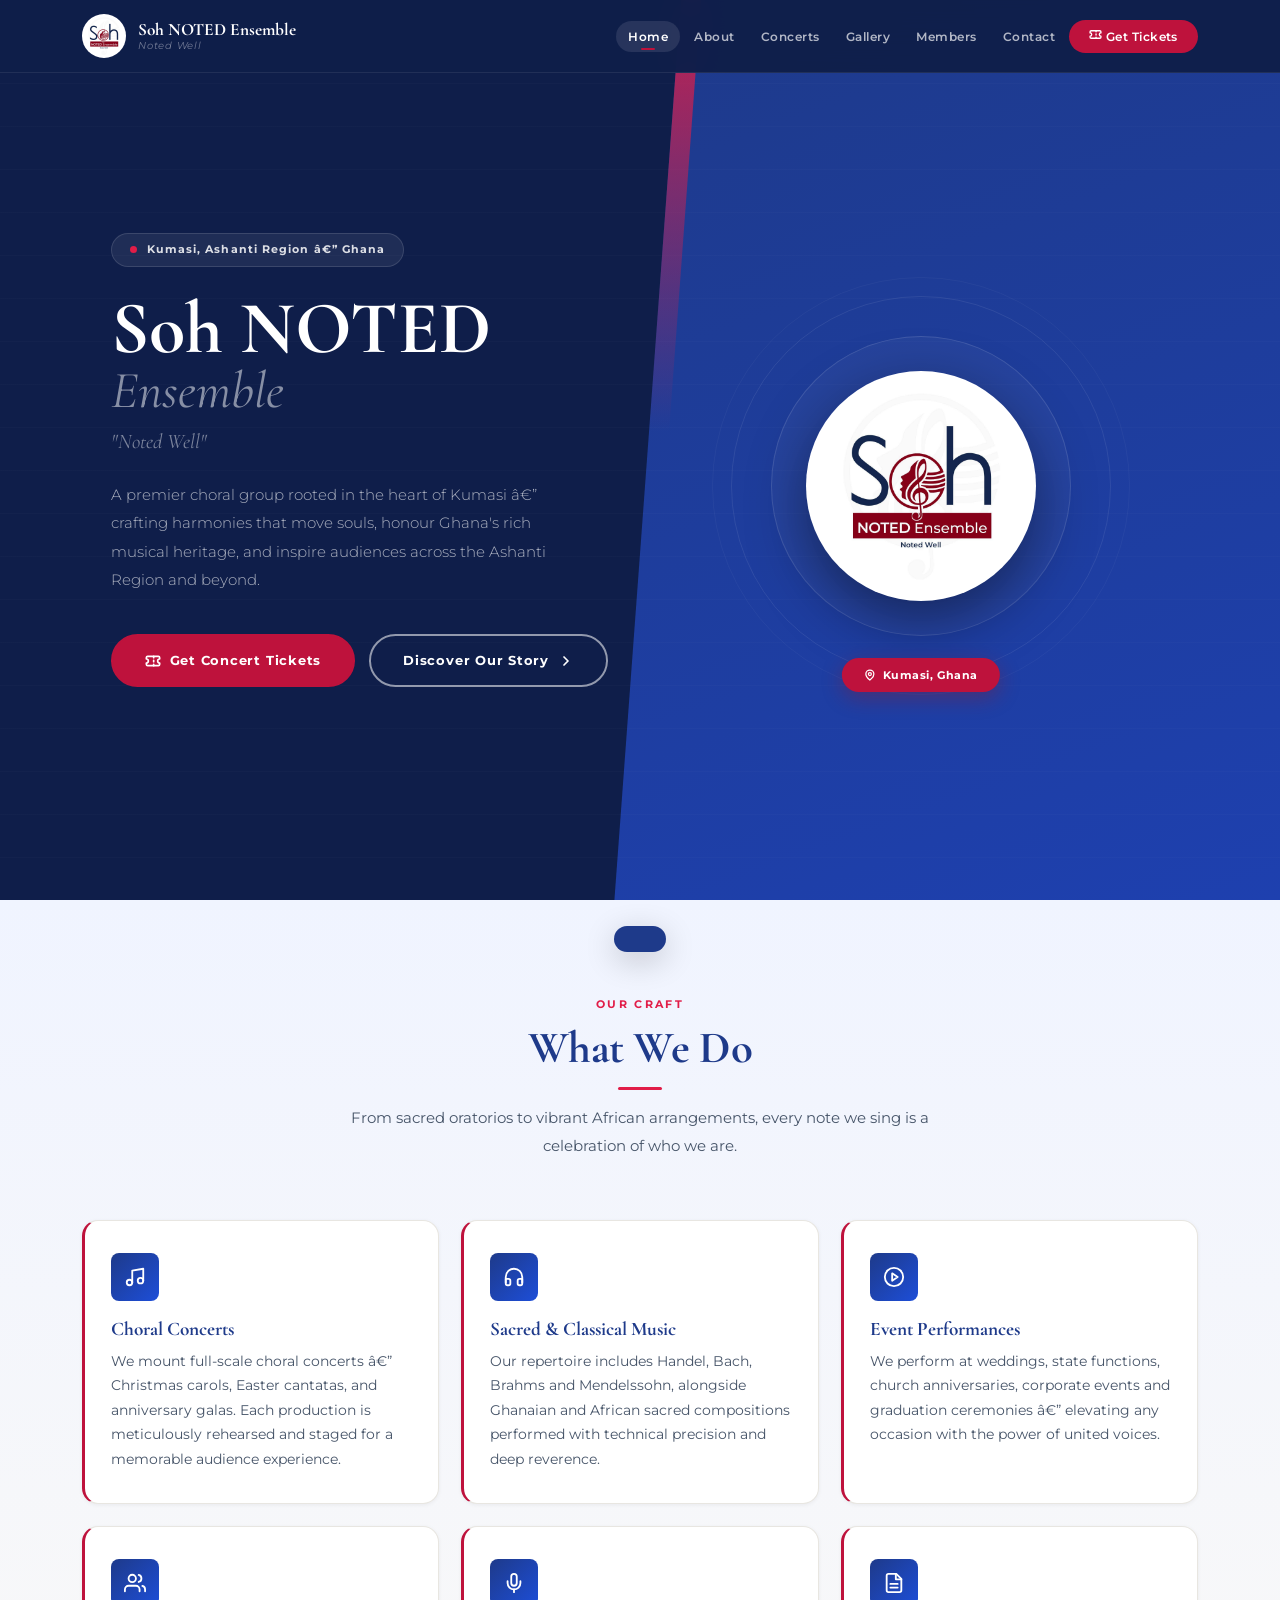
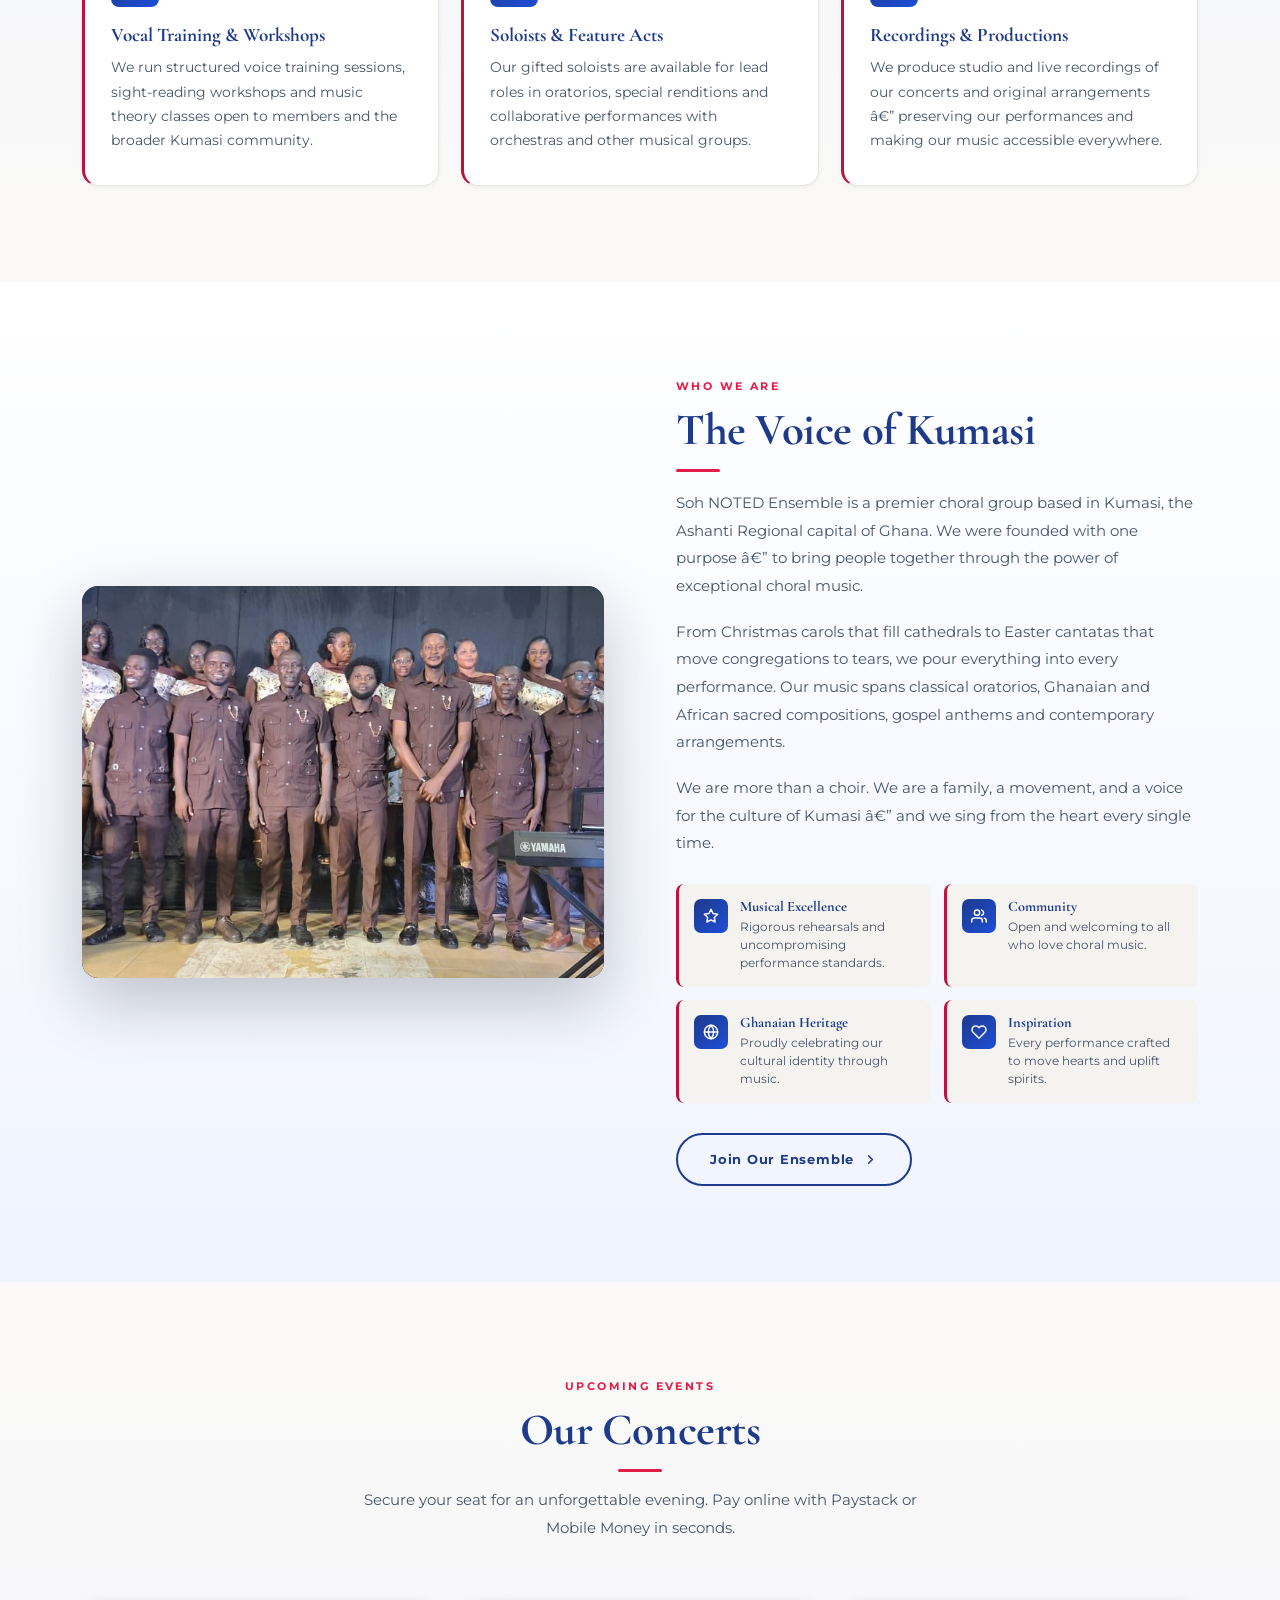
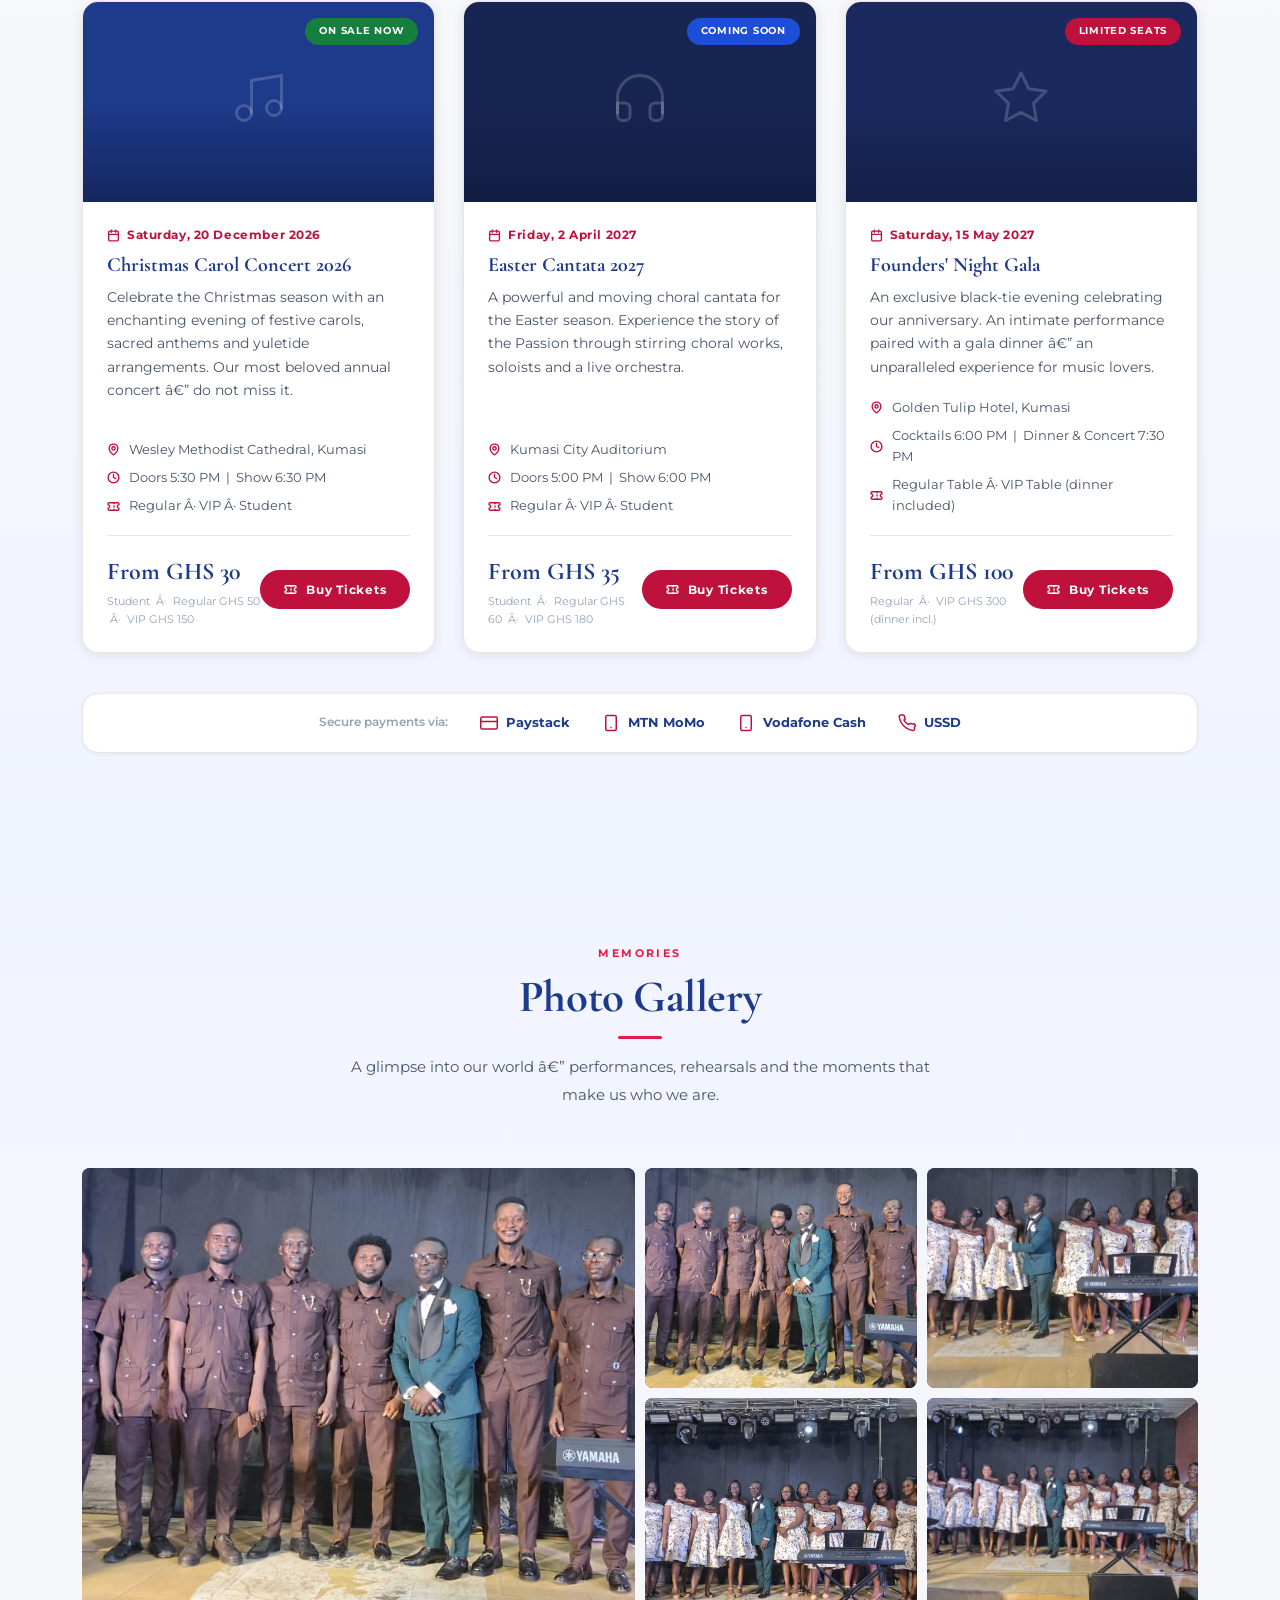
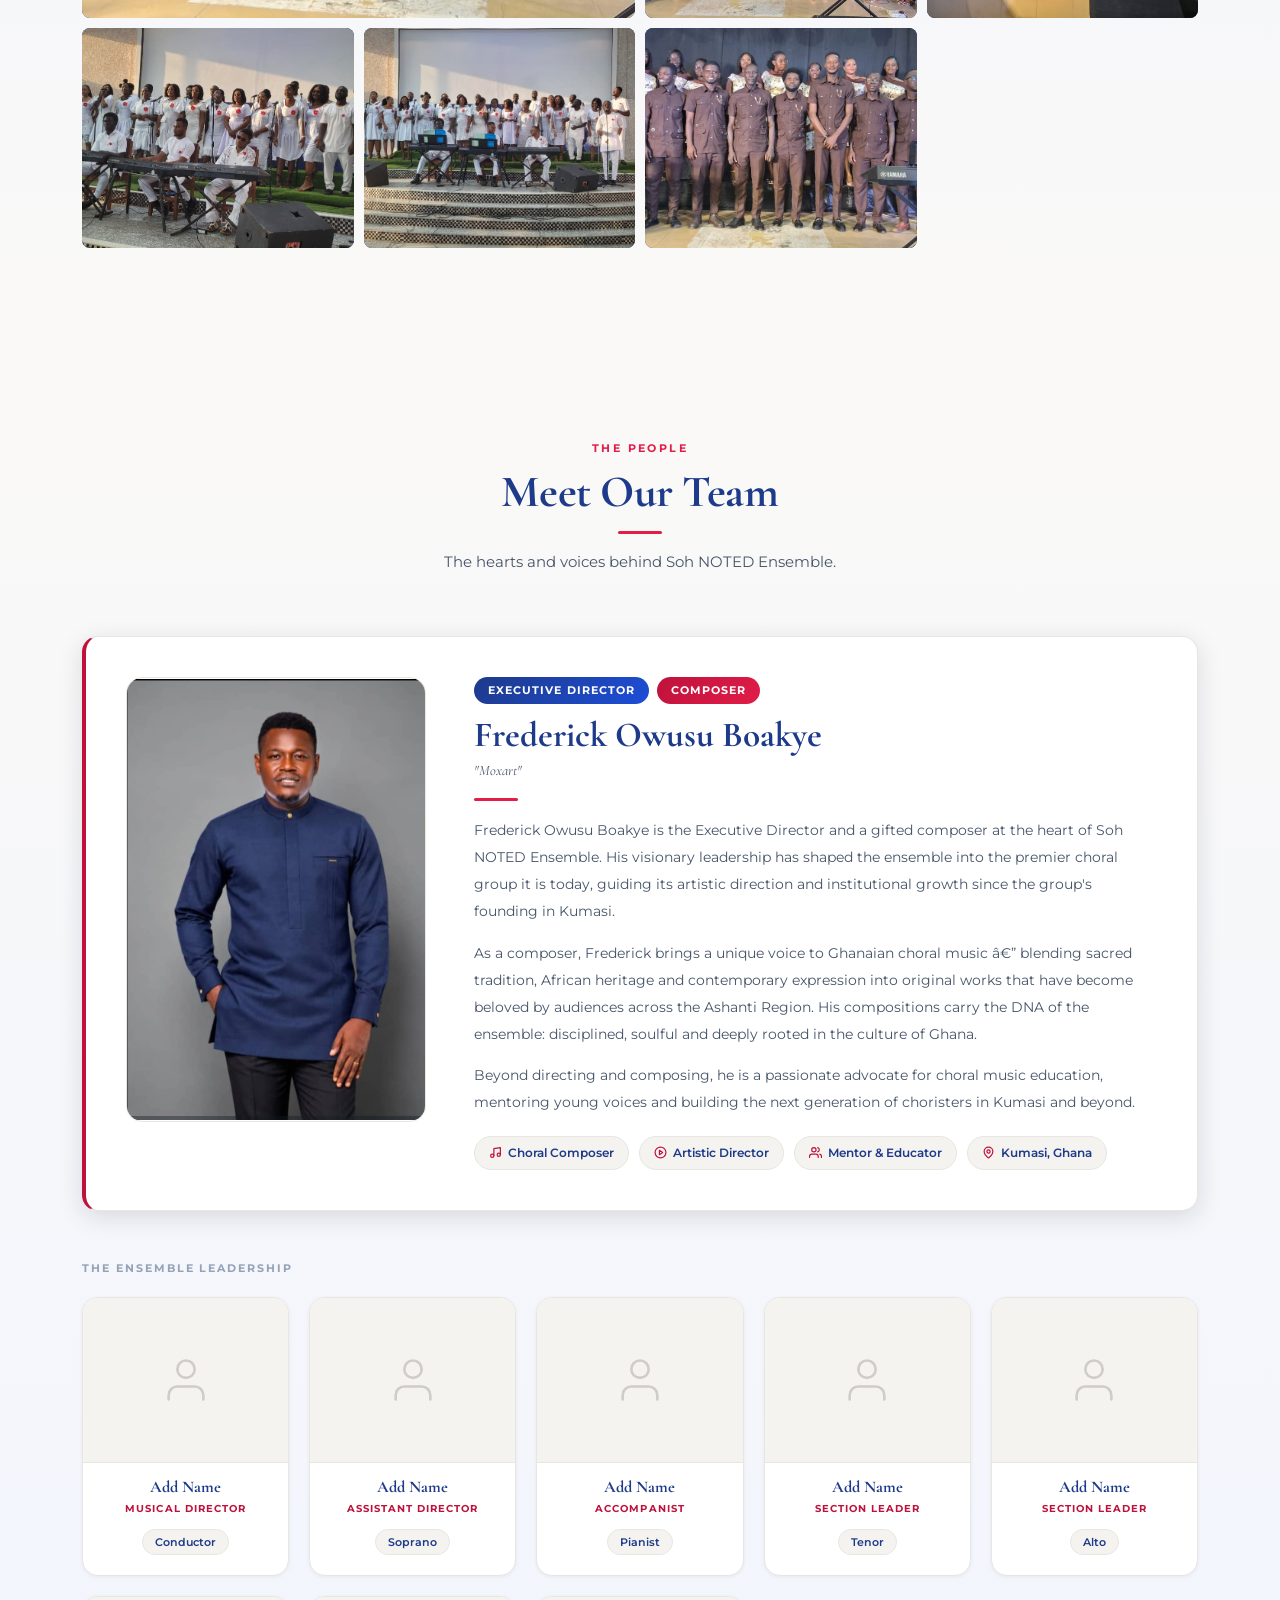
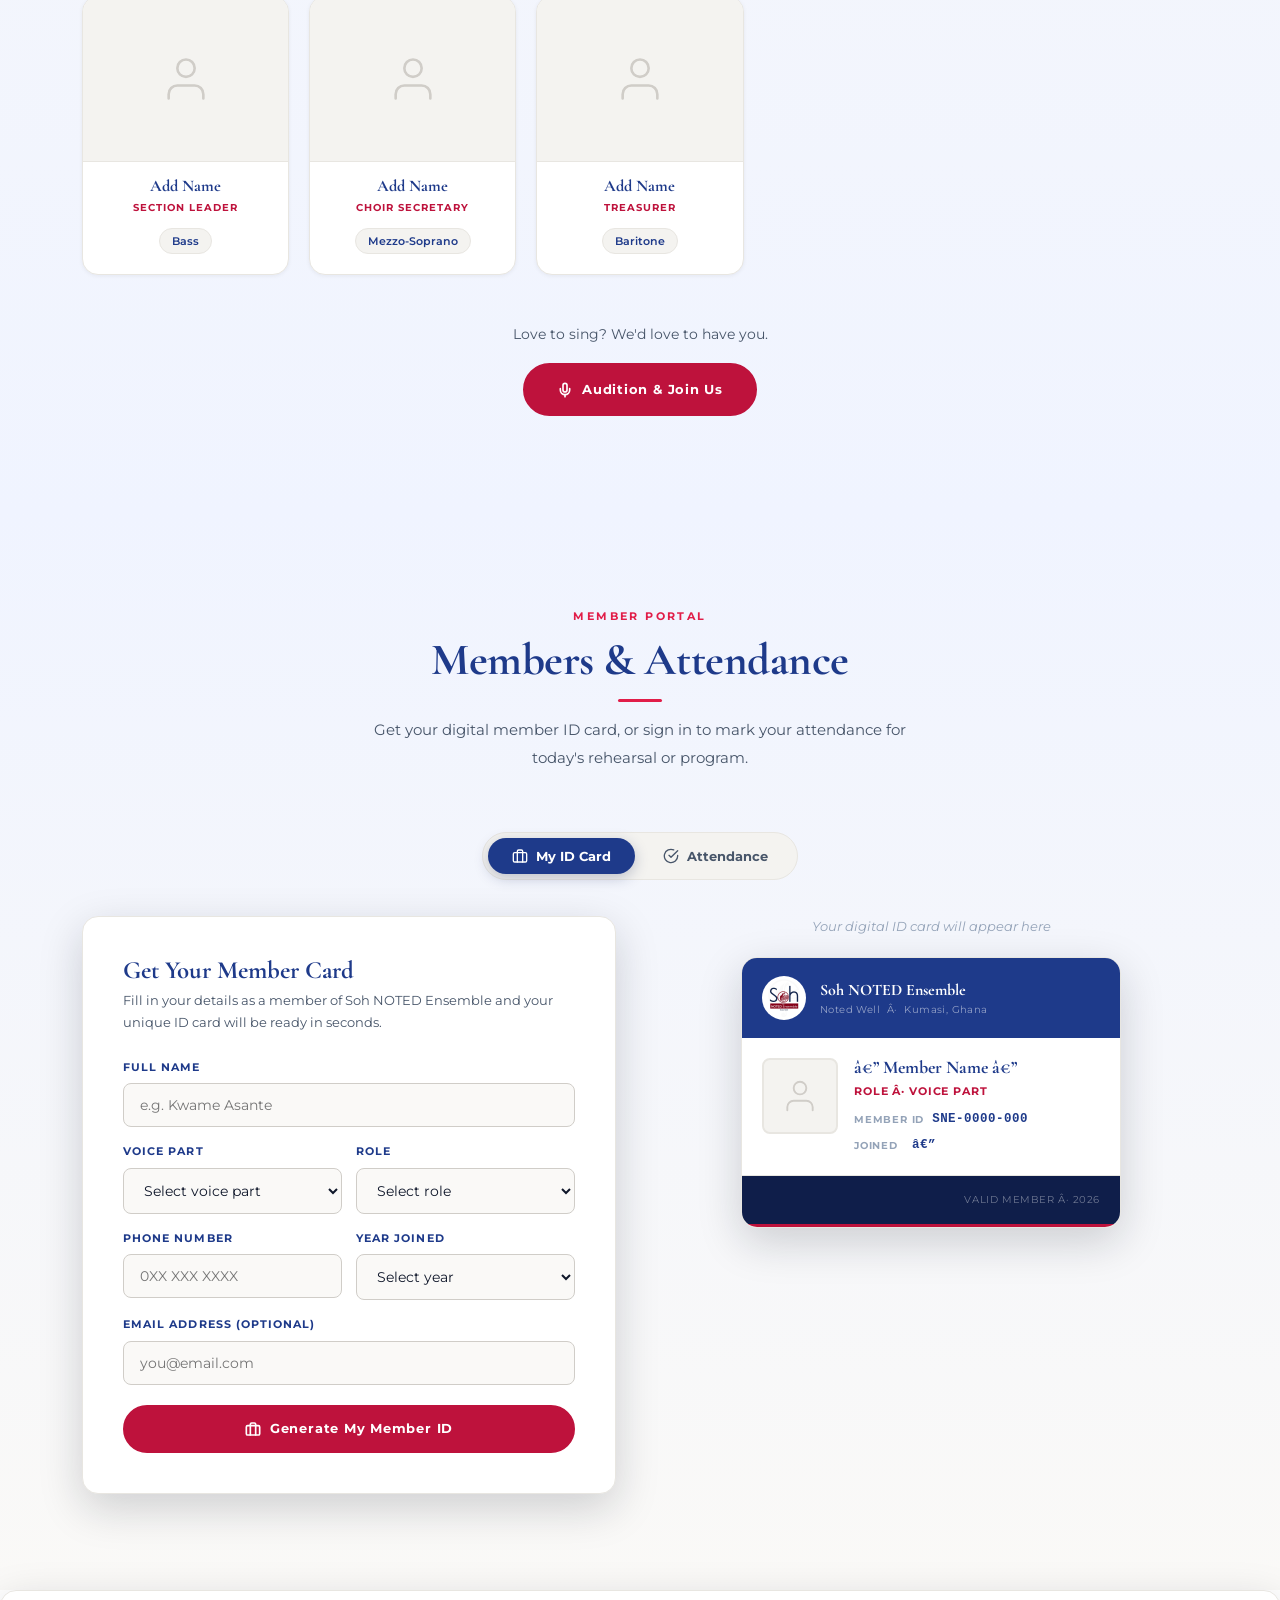
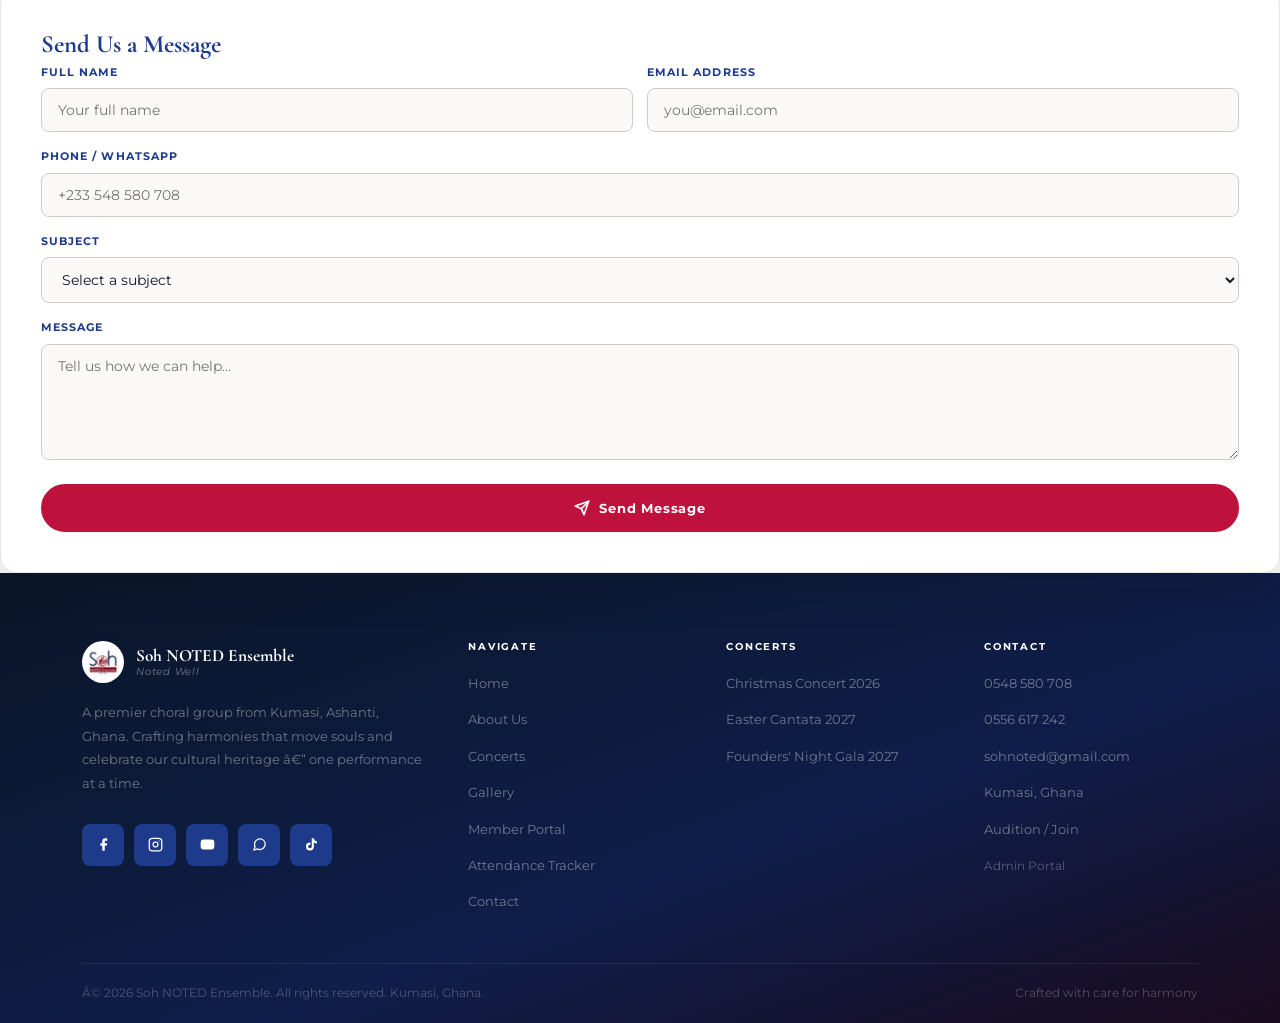
==== commit e6e6310d: "Add full Admin Portal — tickets, members, attendance, messages, settings" ====
--- a/index.html
+++ b/index.html
@@ -902,7 +902,7 @@
       </div>
       <div class="fc"><h4>Navigate</h4><ul><li><a href="#home">Home</a></li><li><a href="#about">About Us</a></li><li><a href="#concerts">Concerts</a></li><li><a href="#gallery">Gallery</a></li><li><a href="#members">Member Portal</a></li><li><a href="attendance.html">Attendance Tracker</a></li><li><a href="#contact">Contact</a></li></ul></div>
       <div class="fc"><h4>Concerts</h4><ul><li><a href="#concerts">Christmas Concert 2026</a></li><li><a href="#concerts">Easter Cantata 2027</a></li><li><a href="#concerts">Founders' Night Gala 2027</a></li></ul></div>
-      <div class="fc"><h4>Contact</h4><ul><li><a href="tel:+233548580708">0548 580 708</a></li><li><a href="tel:+233556617242">0556 617 242</a></li><li><a href="mailto:sohnoted@gmail.com">sohnoted@gmail.com</a></li><li><a href="#contact">Kumasi, Ghana</a></li><li><a href="https://docs.google.com/forms/d/e/1FAIpQLSeWEZOXcA9NEIgnMS2ec6DwpXZkyYoGMqbZkZDrOVWDidQ36A/viewform?usp=publish-editor" target="_blank" rel="noopener">Audition / Join</a></li></ul></div>
+      <div class="fc"><h4>Contact</h4><ul><li><a href="tel:+233548580708">0548 580 708</a></li><li><a href="tel:+233556617242">0556 617 242</a></li><li><a href="mailto:sohnoted@gmail.com">sohnoted@gmail.com</a></li><li><a href="#contact">Kumasi, Ghana</a></li><li><a href="https://docs.google.com/forms/d/e/1FAIpQLSeWEZOXcA9NEIgnMS2ec6DwpXZkyYoGMqbZkZDrOVWDidQ36A/viewform?usp=publish-editor" target="_blank" rel="noopener">Audition / Join</a></li><li><a href="admin.html" style="color:rgba(255,255,255,.3);font-size:.74rem">Admin Portal</a></li></ul></div>
     </div>
     <div class="footer-bot">
       <p>Â© 2026 Soh NOTED Ensemble. All rights reserved. Kumasi, Ghana.</p>
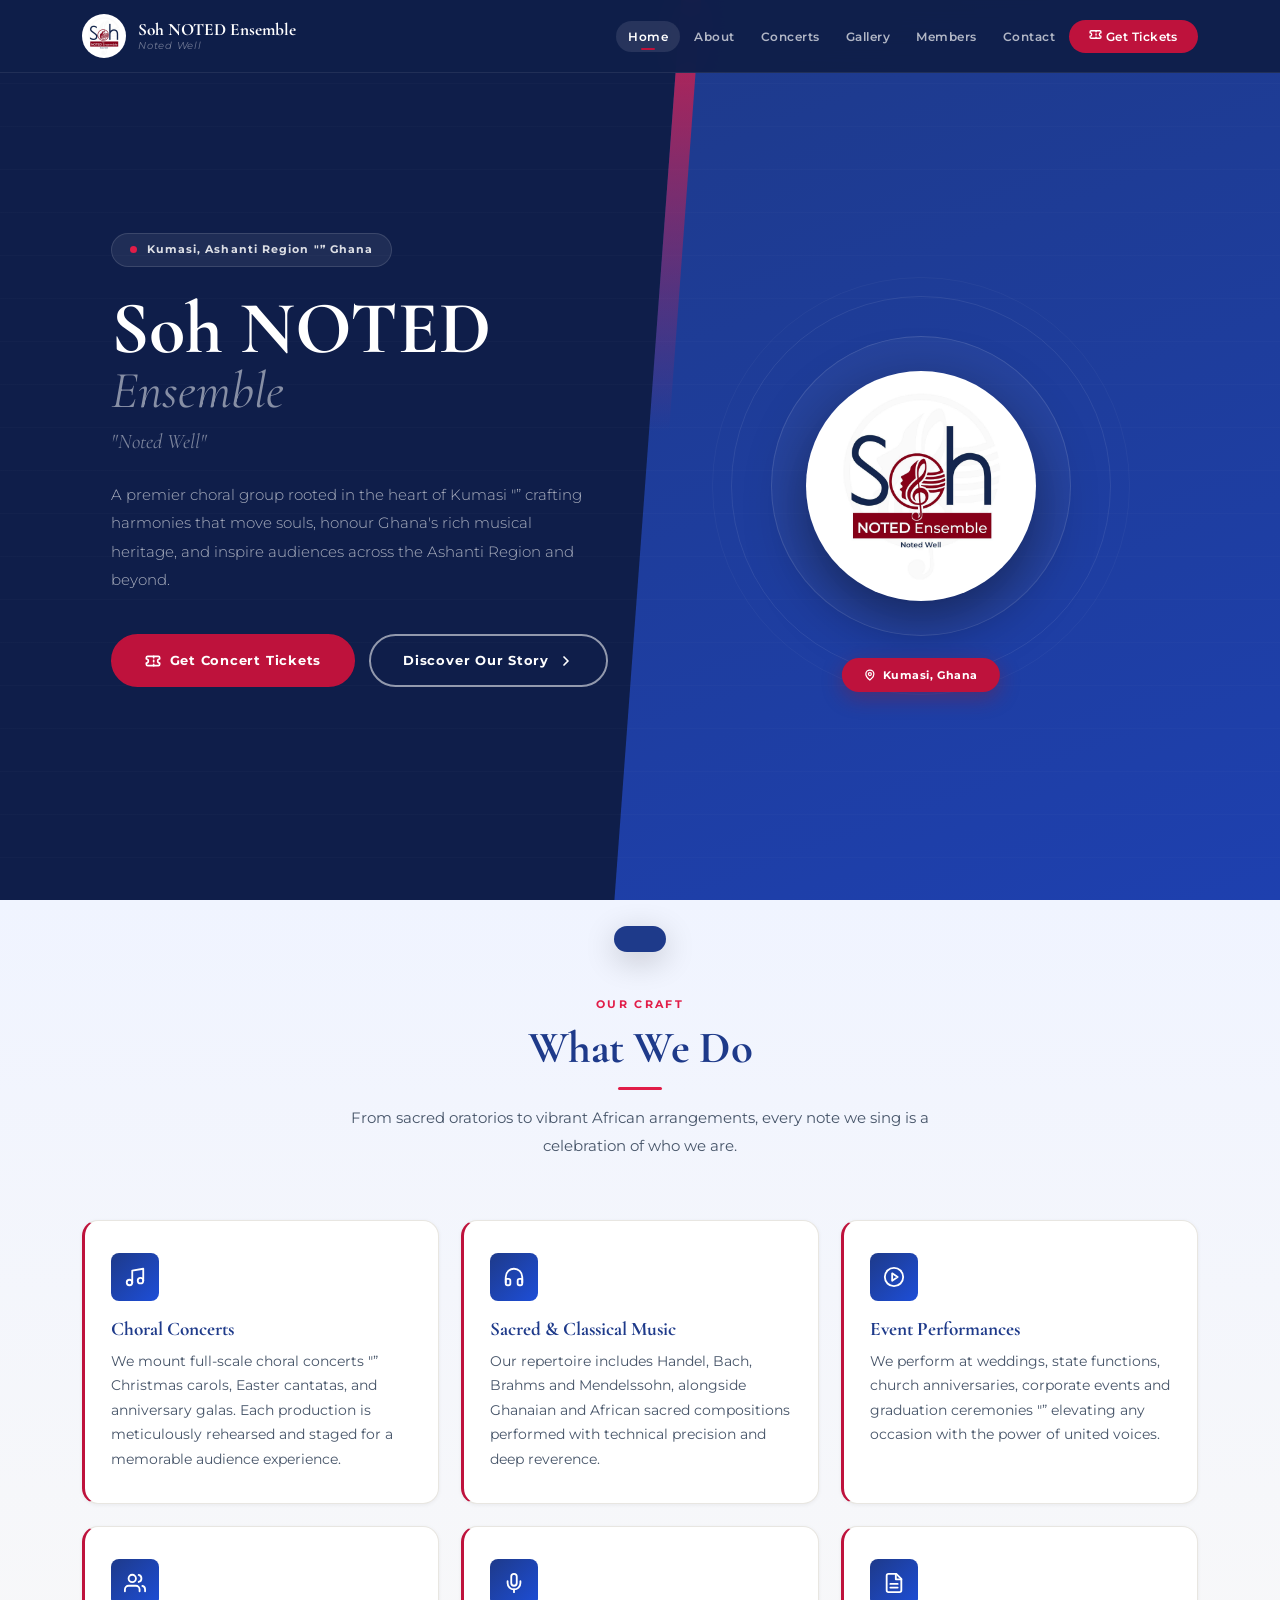
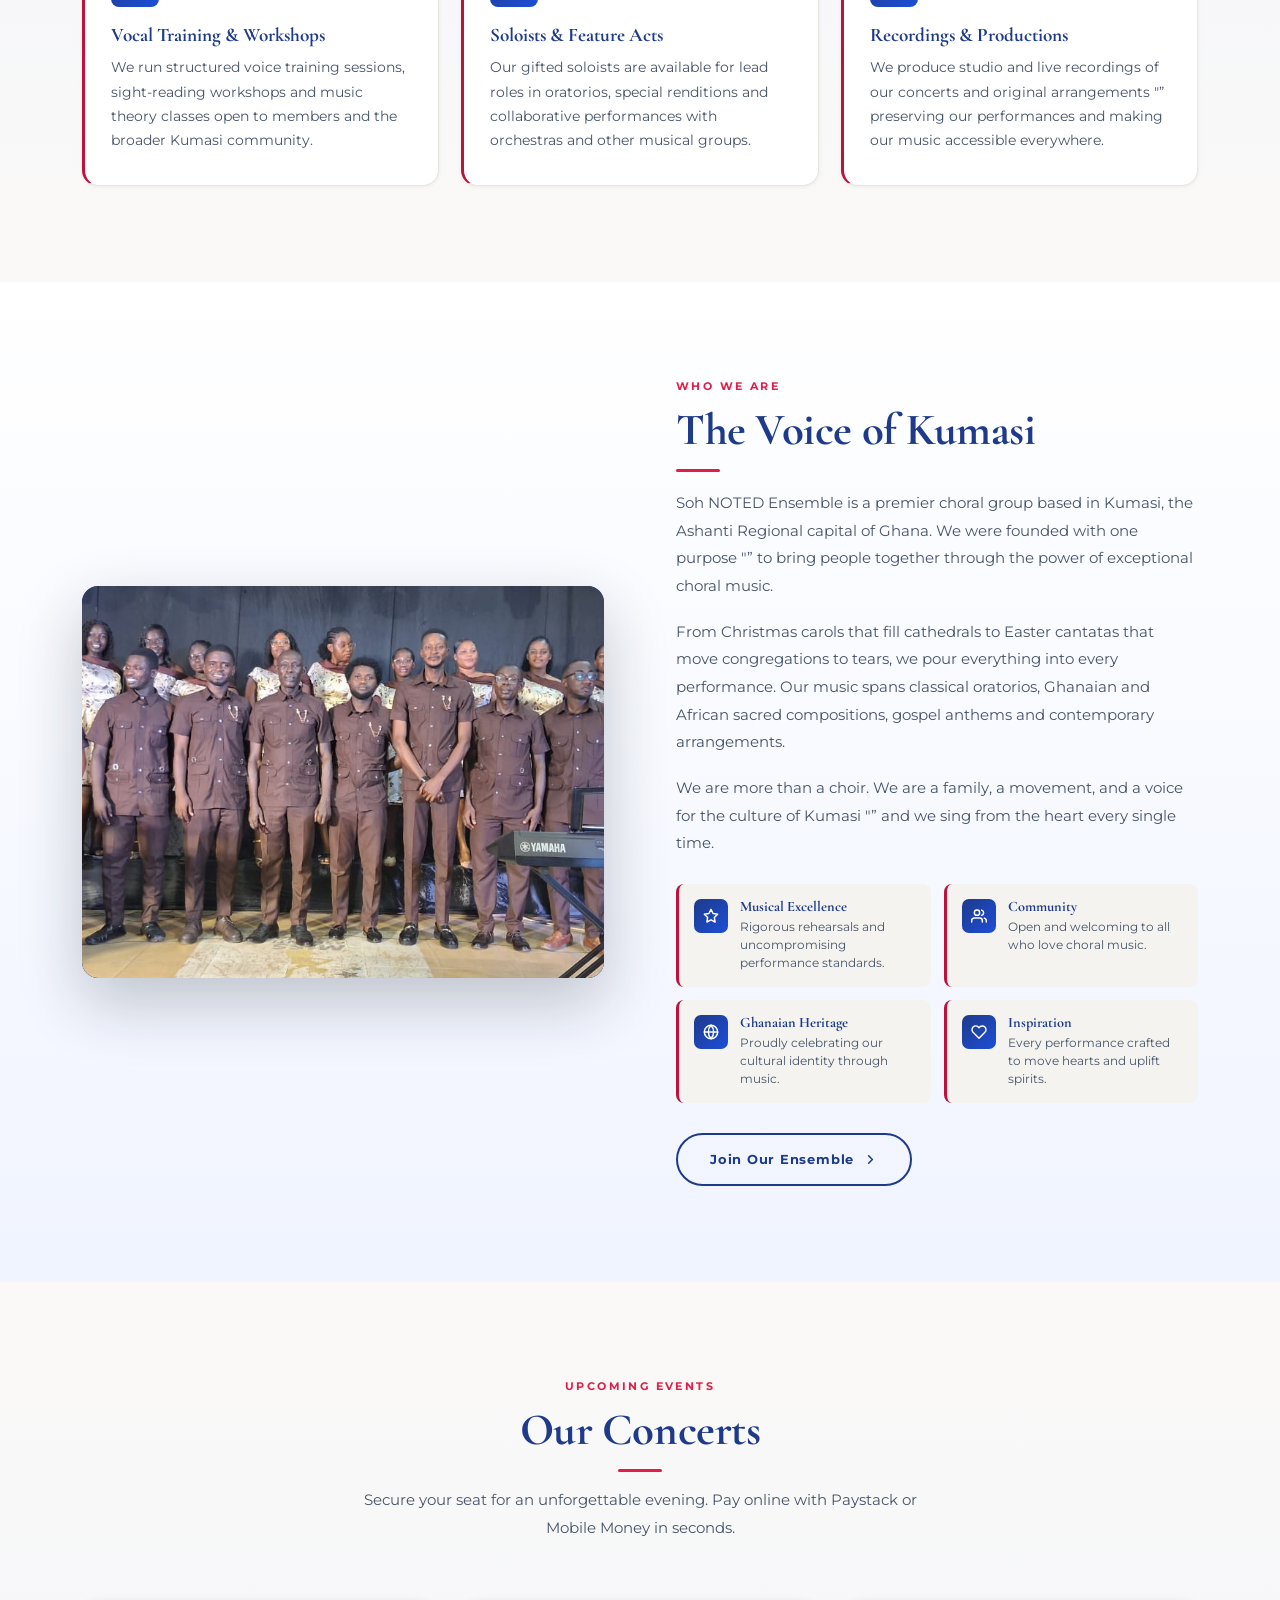
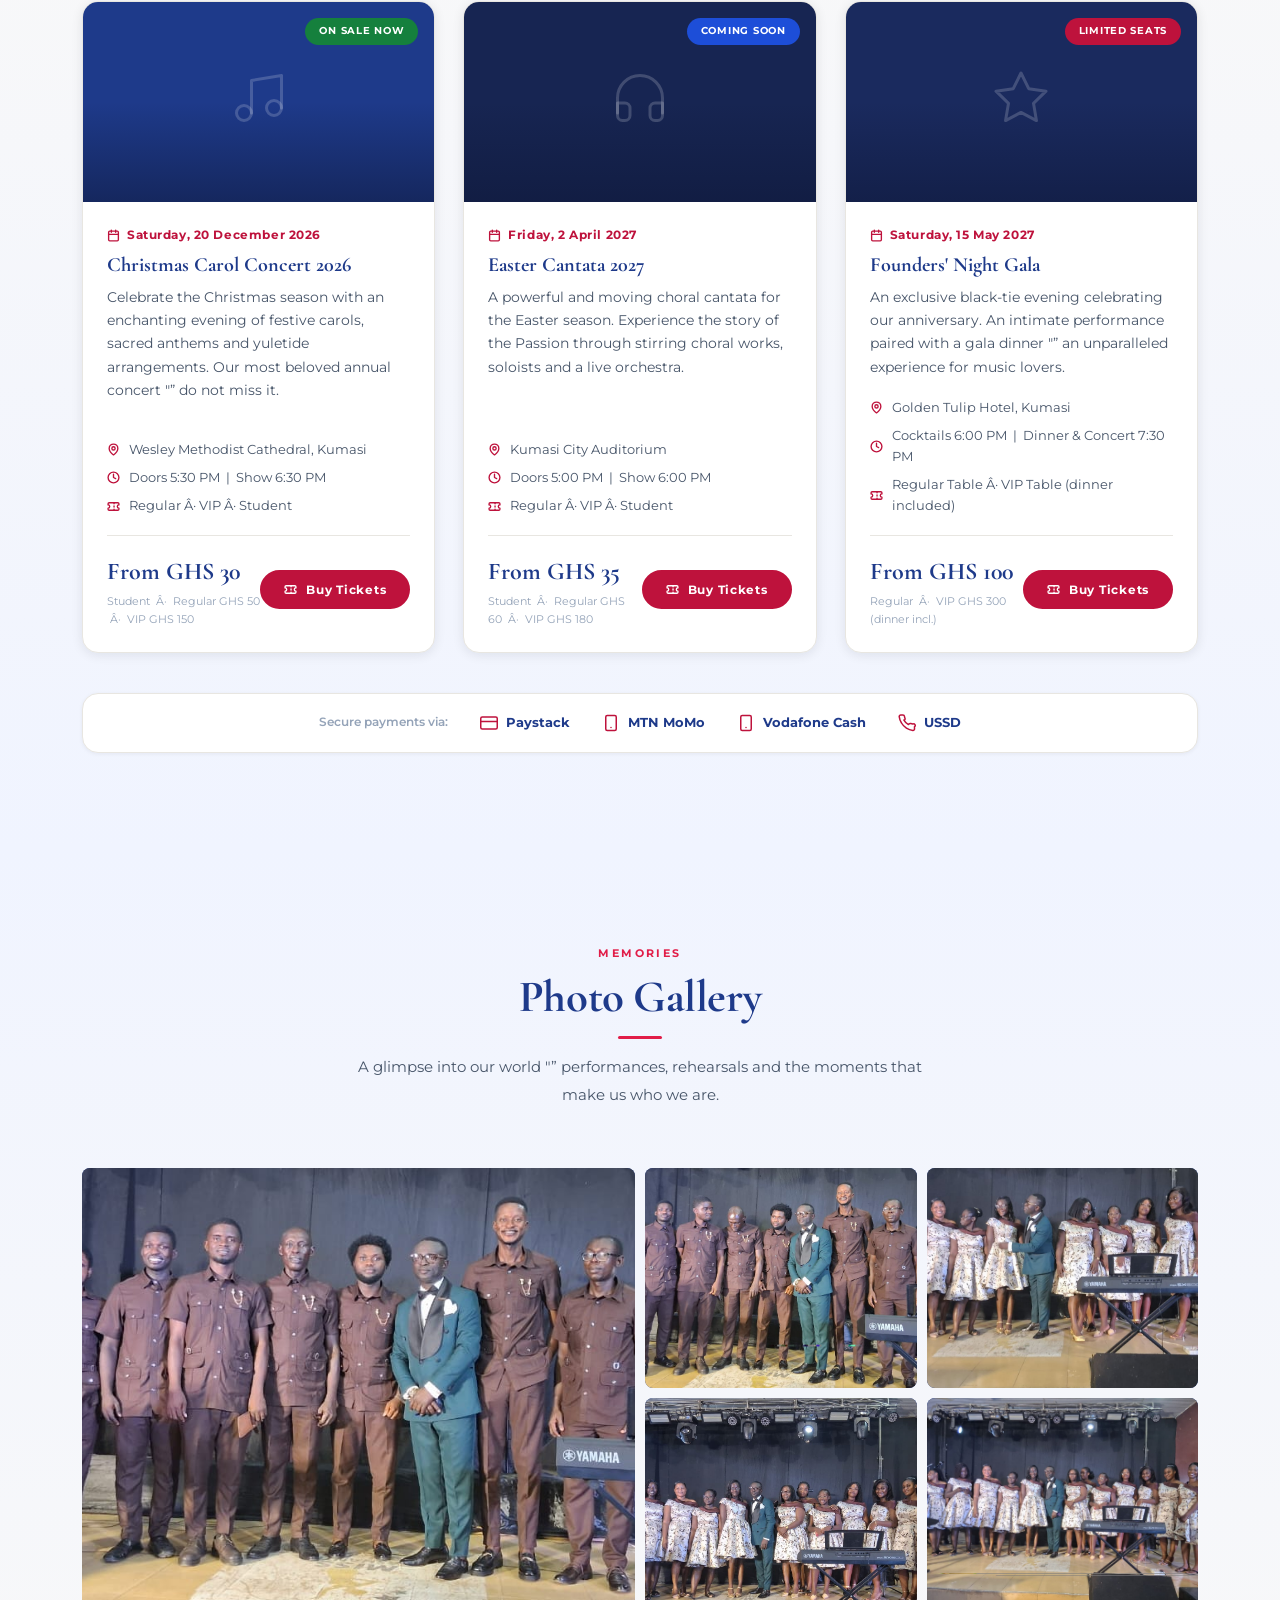
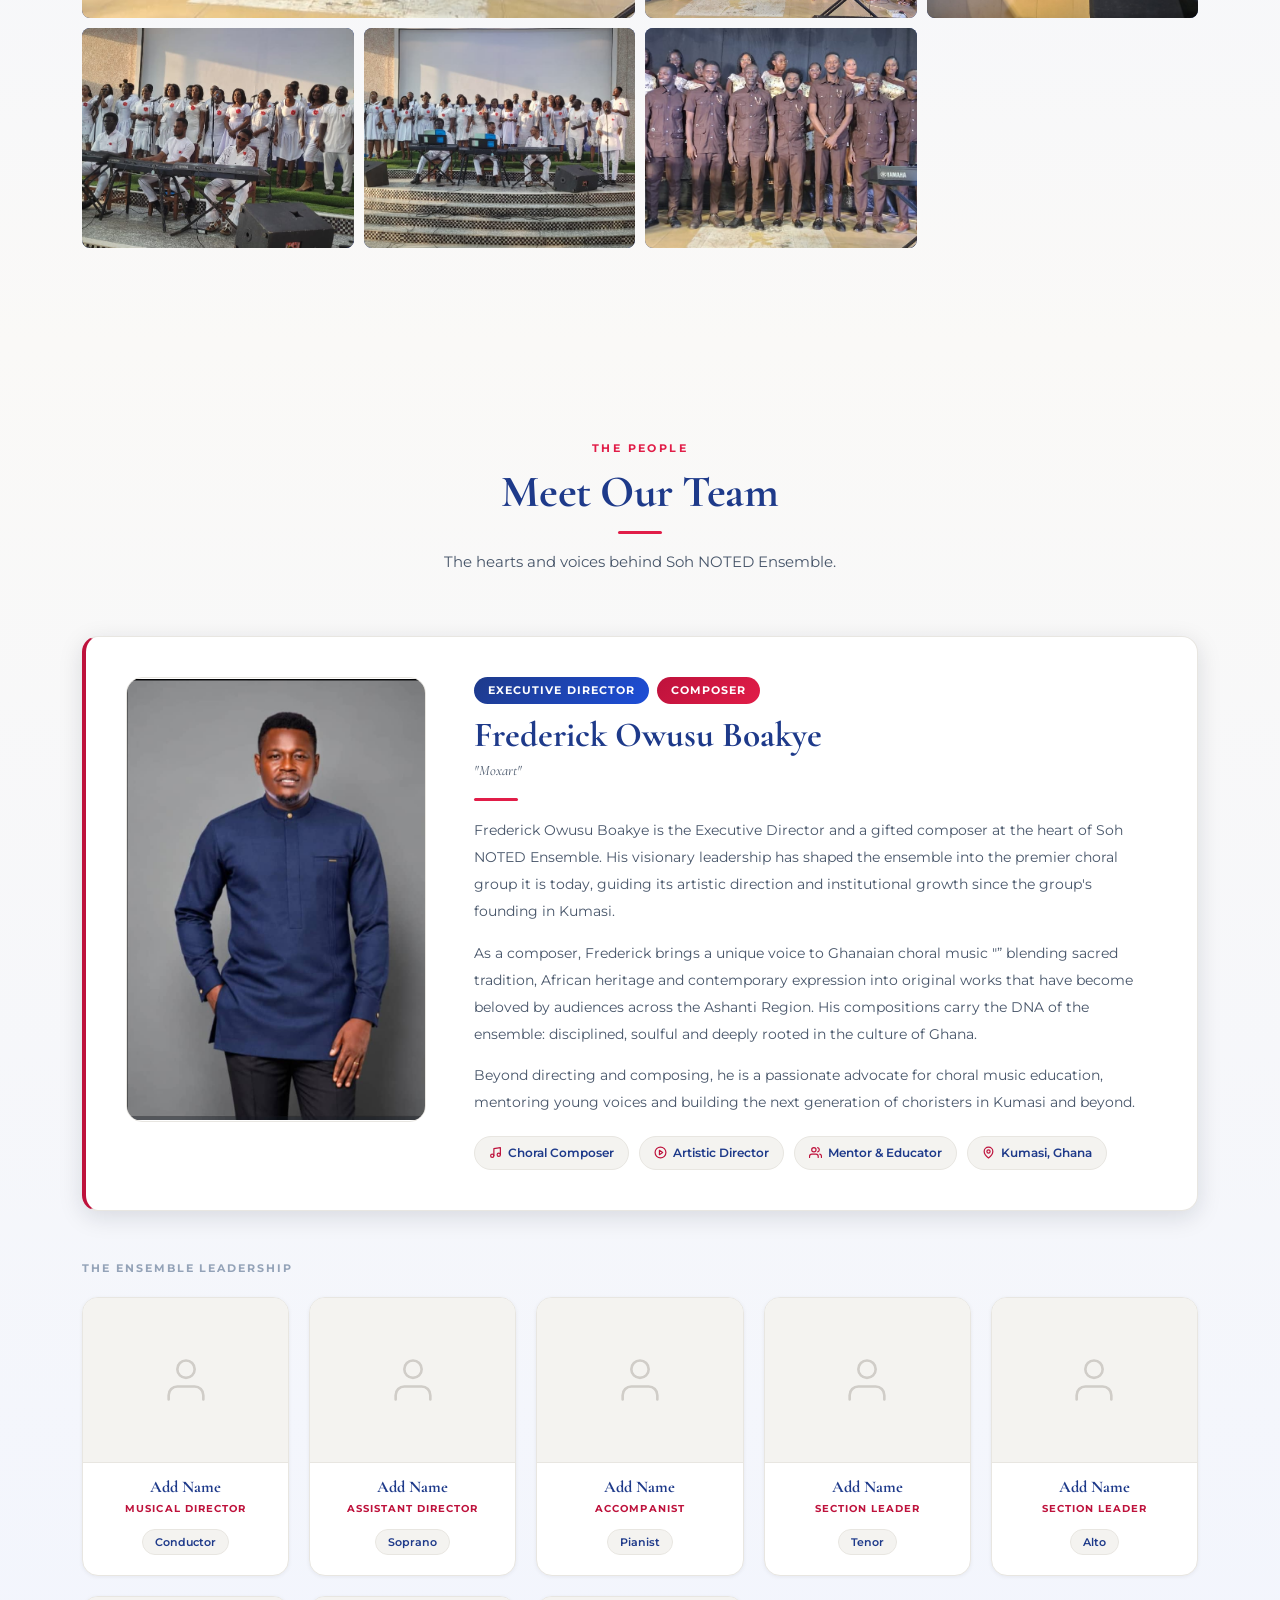
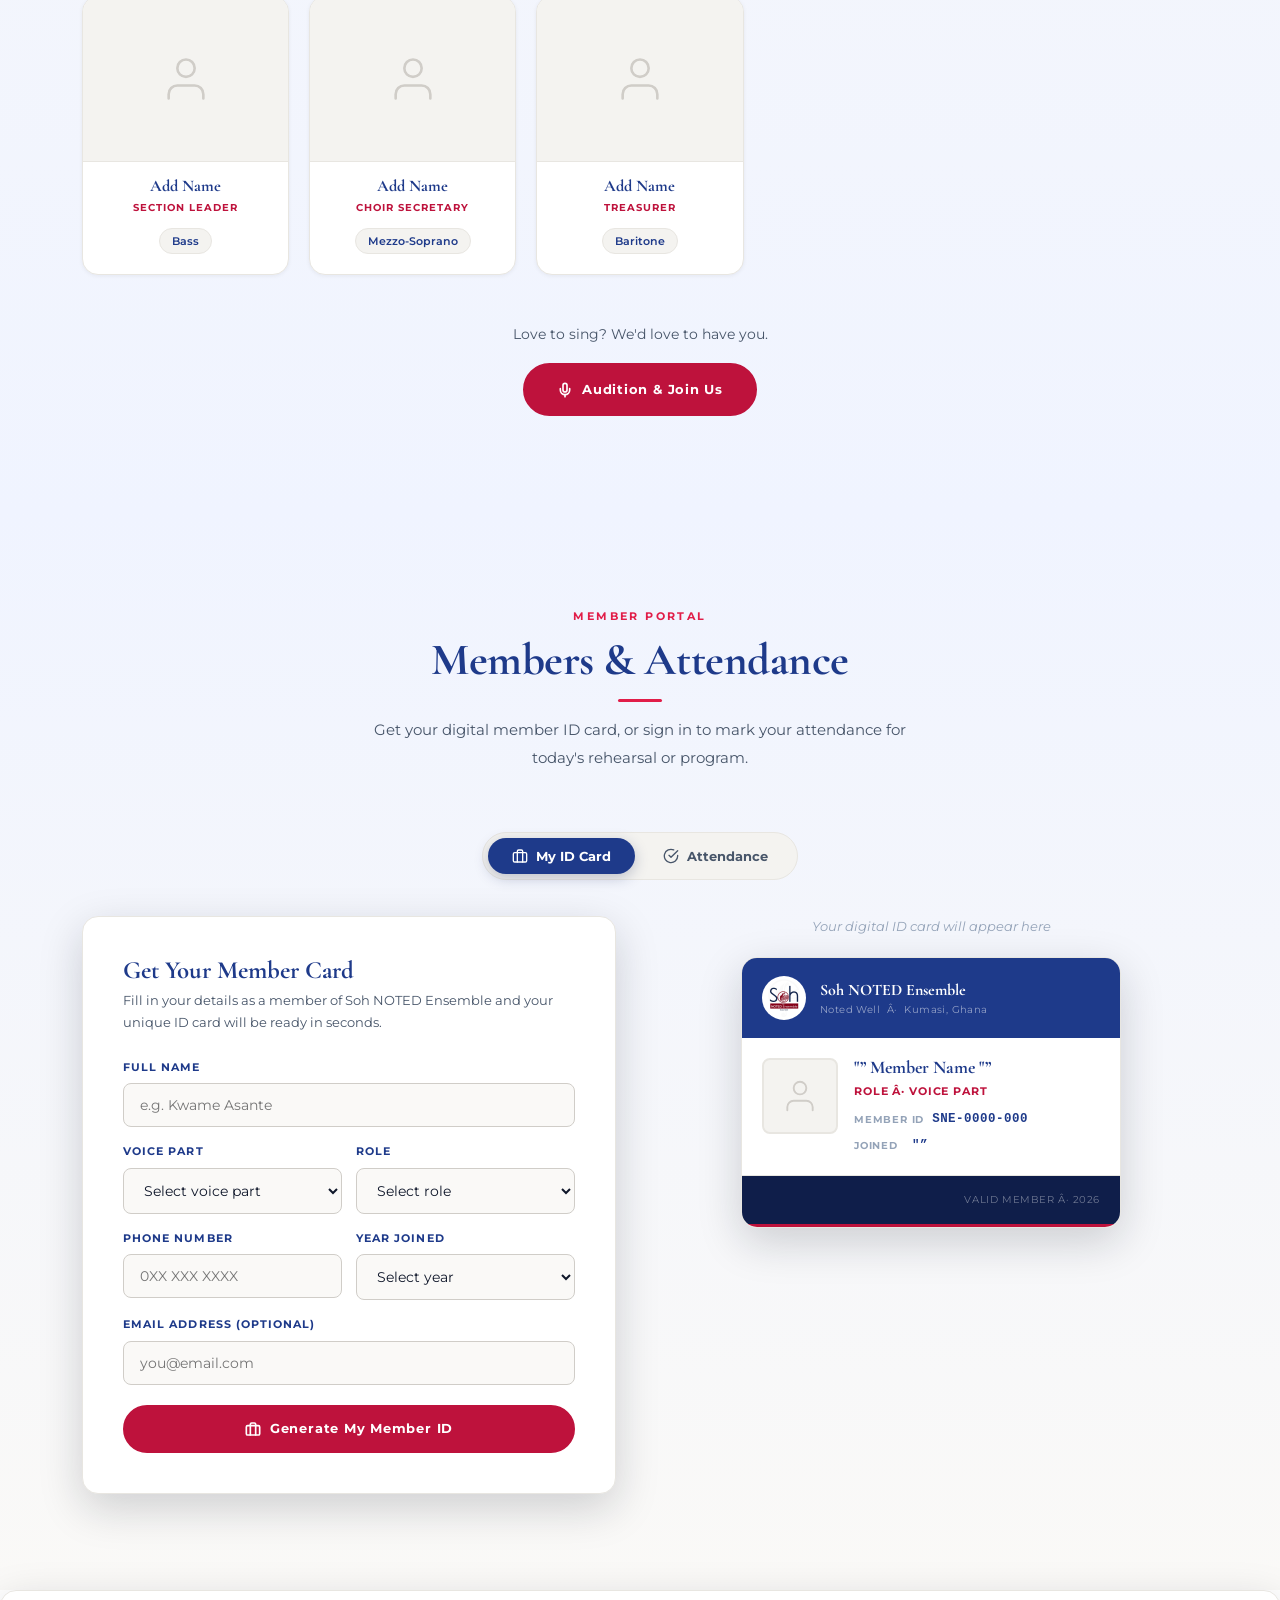
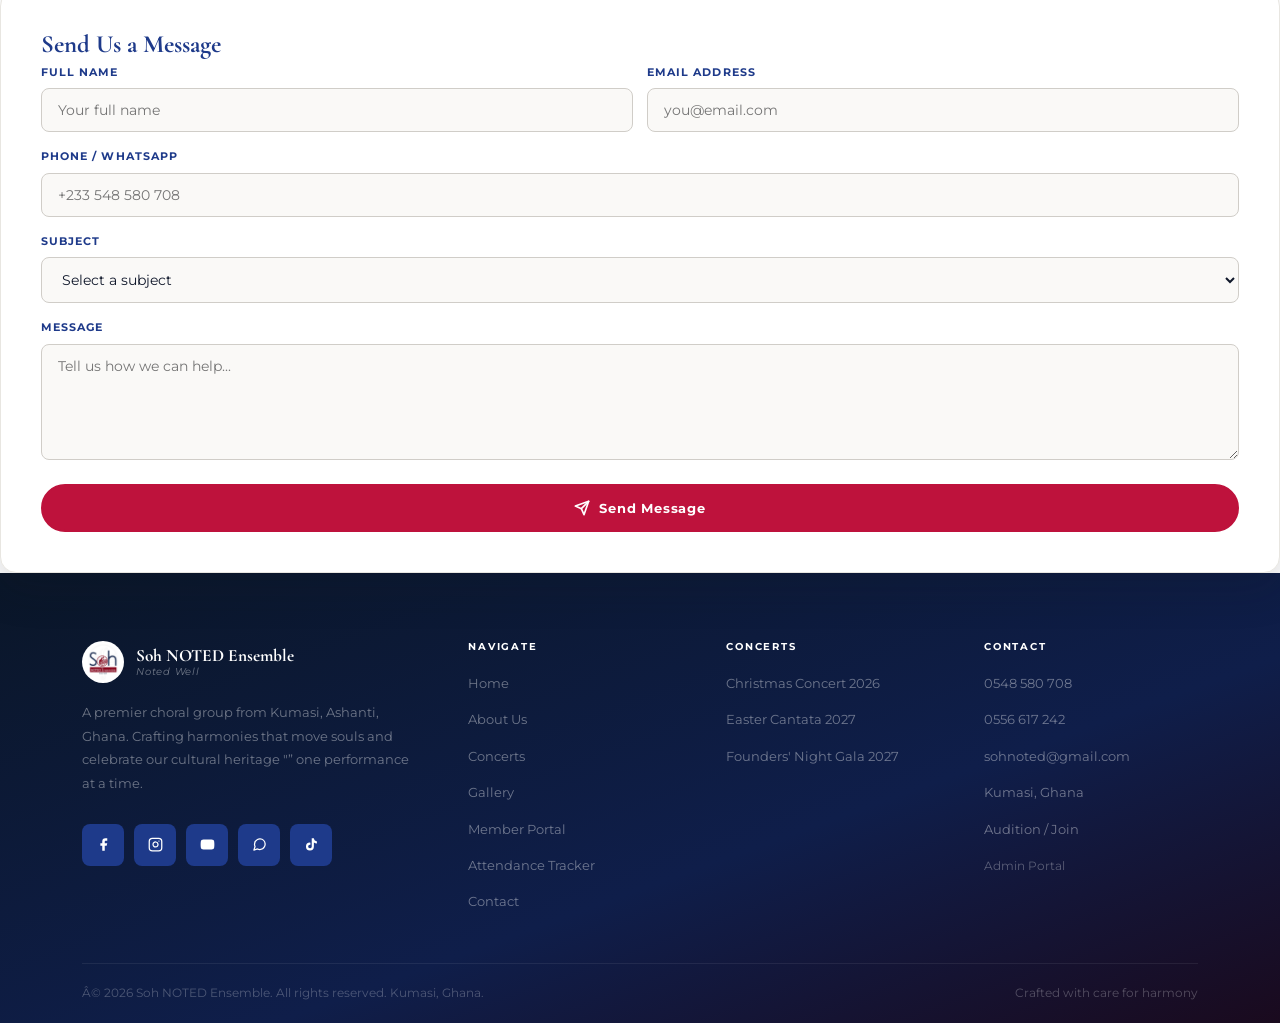
==== commit dd6104d8: "Fix corrupted UTF-8 characters - replace garbled em dashes and quotes" ====
--- a/index.html
+++ b/index.html
@@ -3,7 +3,7 @@
 <head>
 <meta charset="UTF-8"/>
 <meta name="viewport" content="width=device-width,initial-scale=1.0"/>
-<meta name="description" content="Soh NOTED Ensemble â€” Premier choral group in Kumasi, Ashanti, Ghana. Book concert tickets online via Paystack or Mobile Money."/>
+<meta name="description" content="Soh NOTED Ensemble "” Premier choral group in Kumasi, Ashanti, Ghana. Book concert tickets online via Paystack or Mobile Money."/>
 <meta name="keywords" content="Soh NOTED Ensemble, choir, choral, Kumasi, Ghana, concert tickets"/>
 <meta property="og:title" content="Soh NOTED Ensemble | Noted Well"/>
 <meta property="og:description" content="Premier choral group from Kumasi, Ghana. Experience the harmony."/>
@@ -60,14 +60,14 @@
       <div class="hero-text">
         <div class="hero-eyebrow">
           <span class="pdot"></span>
-          Kumasi, Ashanti Region â€” Ghana
+          Kumasi, Ashanti Region "” Ghana
         </div>
         <h1 class="hero-h1">
           Soh NOTED
           <em>Ensemble</em>
         </h1>
         <p class="hero-ital">"Noted Well"</p>
-        <p class="hero-p">A premier choral group rooted in the heart of Kumasi â€” crafting harmonies that move souls, honour Ghana's rich musical heritage, and inspire audiences across the Ashanti Region and beyond.</p>
+        <p class="hero-p">A premier choral group rooted in the heart of Kumasi "” crafting harmonies that move souls, honour Ghana's rich musical heritage, and inspire audiences across the Ashanti Region and beyond.</p>
         <div class="hero-btns">
           <a href="#concerts" class="btn btn-p">
             <svg xmlns="http://www.w3.org/2000/svg" width="16" height="16" viewBox="0 0 24 24" fill="none" stroke="currentColor" stroke-width="2.5" stroke-linecap="round" stroke-linejoin="round"><path d="M2 9a3 3 0 0 1 0 6v2a2 2 0 0 0 2 2h16a2 2 0 0 0 2-2v-2a3 3 0 0 1 0-6V7a2 2 0 0 0-2-2H4a2 2 0 0 0-2 2Z"/><path d="M13 5v2M13 17v2M13 11v2"/></svg>
@@ -111,7 +111,7 @@
       <div class="wwd-card fu">
         <div class="wwd-icon"><svg xmlns="http://www.w3.org/2000/svg" width="22" height="22" viewBox="0 0 24 24" fill="none" stroke="currentColor" stroke-width="2" stroke-linecap="round" stroke-linejoin="round"><path d="M9 18V5l12-2v13"/><circle cx="6" cy="18" r="3"/><circle cx="18" cy="16" r="3"/></svg></div>
         <h3>Choral Concerts</h3>
-        <p>We mount full-scale choral concerts â€” Christmas carols, Easter cantatas, and anniversary galas. Each production is meticulously rehearsed and staged for a memorable audience experience.</p>
+        <p>We mount full-scale choral concerts "” Christmas carols, Easter cantatas, and anniversary galas. Each production is meticulously rehearsed and staged for a memorable audience experience.</p>
       </div>
       <div class="wwd-card fu">
         <div class="wwd-icon"><svg xmlns="http://www.w3.org/2000/svg" width="22" height="22" viewBox="0 0 24 24" fill="none" stroke="currentColor" stroke-width="2" stroke-linecap="round" stroke-linejoin="round"><path d="M3 18v-6a9 9 0 0 1 18 0v6"/><path d="M21 19a2 2 0 0 1-2 2h-1a2 2 0 0 1-2-2v-3a2 2 0 0 1 2-2h3zM3 19a2 2 0 0 0 2 2h1a2 2 0 0 0 2-2v-3a2 2 0 0 0-2-2H3z"/></svg></div>
@@ -121,7 +121,7 @@
       <div class="wwd-card fu">
         <div class="wwd-icon"><svg xmlns="http://www.w3.org/2000/svg" width="22" height="22" viewBox="0 0 24 24" fill="none" stroke="currentColor" stroke-width="2" stroke-linecap="round" stroke-linejoin="round"><circle cx="12" cy="12" r="10"/><polygon points="10 8 16 12 10 16 10 8"/></svg></div>
         <h3>Event Performances</h3>
-        <p>We perform at weddings, state functions, church anniversaries, corporate events and graduation ceremonies â€” elevating any occasion with the power of united voices.</p>
+        <p>We perform at weddings, state functions, church anniversaries, corporate events and graduation ceremonies "” elevating any occasion with the power of united voices.</p>
       </div>
       <div class="wwd-card fu">
         <div class="wwd-icon"><svg xmlns="http://www.w3.org/2000/svg" width="22" height="22" viewBox="0 0 24 24" fill="none" stroke="currentColor" stroke-width="2" stroke-linecap="round" stroke-linejoin="round"><path d="M17 21v-2a4 4 0 0 0-4-4H5a4 4 0 0 0-4 4v2"/><circle cx="9" cy="7" r="4"/><path d="M23 21v-2a4 4 0 0 0-3-3.87M16 3.13a4 4 0 0 1 0 7.75"/></svg></div>
@@ -136,7 +136,7 @@
       <div class="wwd-card fu">
         <div class="wwd-icon"><svg xmlns="http://www.w3.org/2000/svg" width="22" height="22" viewBox="0 0 24 24" fill="none" stroke="currentColor" stroke-width="2" stroke-linecap="round" stroke-linejoin="round"><path d="M14.5 2H6a2 2 0 0 0-2 2v16a2 2 0 0 0 2 2h12a2 2 0 0 0 2-2V7.5L14.5 2z"/><polyline points="14 2 14 8 20 8"/><line x1="16" x2="8" y1="13" y2="13"/><line x1="16" x2="8" y1="17" y2="17"/></svg></div>
         <h3>Recordings &amp; Productions</h3>
-        <p>We produce studio and live recordings of our concerts and original arrangements â€” preserving our performances and making our music accessible everywhere.</p>
+        <p>We produce studio and live recordings of our concerts and original arrangements "” preserving our performances and making our music accessible everywhere.</p>
       </div>
     </div>
   </div>
@@ -157,9 +157,9 @@
         <span class="overline">Who We Are</span>
         <h2 class="section-title" id="about-title">The Voice of Kumasi</h2>
         <div class="rule-l"></div>
-        <p style="margin-top:18px">Soh NOTED Ensemble is a premier choral group based in Kumasi, the Ashanti Regional capital of Ghana. We were founded with one purpose â€” to bring people together through the power of exceptional choral music.</p>
+        <p style="margin-top:18px">Soh NOTED Ensemble is a premier choral group based in Kumasi, the Ashanti Regional capital of Ghana. We were founded with one purpose "” to bring people together through the power of exceptional choral music.</p>
         <p>From Christmas carols that fill cathedrals to Easter cantatas that move congregations to tears, we pour everything into every performance. Our music spans classical oratorios, Ghanaian and African sacred compositions, gospel anthems and contemporary arrangements.</p>
-        <p>We are more than a choir. We are a family, a movement, and a voice for the culture of Kumasi â€” and we sing from the heart every single time.</p>
+        <p>We are more than a choir. We are a family, a movement, and a voice for the culture of Kumasi "” and we sing from the heart every single time.</p>
         <div class="vals">
           <div class="val-card">
             <div class="val-ic"><svg xmlns="http://www.w3.org/2000/svg" width="16" height="16" viewBox="0 0 24 24" fill="none" stroke="currentColor" stroke-width="2.2" stroke-linecap="round" stroke-linejoin="round"><polygon points="12 2 15.09 8.26 22 9.27 17 14.14 18.18 21.02 12 17.77 5.82 21.02 7 14.14 2 9.27 8.91 8.26 12 2"/></svg></div>
@@ -212,7 +212,7 @@
             Saturday, 20 December 2026
           </div>
           <h3>Christmas Carol Concert 2026</h3>
-          <p>Celebrate the Christmas season with an enchanting evening of festive carols, sacred anthems and yuletide arrangements. Our most beloved annual concert â€” do not miss it.</p>
+          <p>Celebrate the Christmas season with an enchanting evening of festive carols, sacred anthems and yuletide arrangements. Our most beloved annual concert "” do not miss it.</p>
           <div class="cc-meta">
             <div class="cc-mr"><svg xmlns="http://www.w3.org/2000/svg" width="13" height="13" viewBox="0 0 24 24" fill="none" stroke="currentColor" stroke-width="2.5" stroke-linecap="round" stroke-linejoin="round"><path d="M20 10c0 6-8 12-8 12s-8-6-8-12a8 8 0 0 1 16 0Z"/><circle cx="12" cy="10" r="3"/></svg>Wesley Methodist Cathedral, Kumasi</div>
             <div class="cc-mr"><svg xmlns="http://www.w3.org/2000/svg" width="13" height="13" viewBox="0 0 24 24" fill="none" stroke="currentColor" stroke-width="2.5" stroke-linecap="round" stroke-linejoin="round"><circle cx="12" cy="12" r="10"/><polyline points="12 6 12 12 16 14"/></svg>Doors 5:30 PM &nbsp;|&nbsp; Show 6:30 PM</div>
@@ -268,7 +268,7 @@
             Saturday, 15 May 2027
           </div>
           <h3>Founders' Night Gala</h3>
-          <p>An exclusive black-tie evening celebrating our anniversary. An intimate performance paired with a gala dinner â€” an unparalleled experience for music lovers.</p>
+          <p>An exclusive black-tie evening celebrating our anniversary. An intimate performance paired with a gala dinner "” an unparalleled experience for music lovers.</p>
           <div class="cc-meta">
             <div class="cc-mr"><svg xmlns="http://www.w3.org/2000/svg" width="13" height="13" viewBox="0 0 24 24" fill="none" stroke="currentColor" stroke-width="2.5" stroke-linecap="round" stroke-linejoin="round"><path d="M20 10c0 6-8 12-8 12s-8-6-8-12a8 8 0 0 1 16 0Z"/><circle cx="12" cy="10" r="3"/></svg>Golden Tulip Hotel, Kumasi</div>
             <div class="cc-mr"><svg xmlns="http://www.w3.org/2000/svg" width="13" height="13" viewBox="0 0 24 24" fill="none" stroke="currentColor" stroke-width="2.5" stroke-linecap="round" stroke-linejoin="round"><circle cx="12" cy="12" r="10"/><polyline points="12 6 12 12 16 14"/></svg>Cocktails 6:00 PM &nbsp;|&nbsp; Dinner &amp; Concert 7:30 PM</div>
@@ -305,7 +305,7 @@
       <span class="overline">Memories</span>
       <h2 class="section-title" id="gallery-title">Photo Gallery</h2>
       <div class="rule"></div>
-      <p class="section-sub" style="margin-top:14px">A glimpse into our world â€” performances, rehearsals and the moments that make us who we are.</p>
+      <p class="section-sub" style="margin-top:14px">A glimpse into our world "” performances, rehearsals and the moments that make us who we are.</p>
     </div>
     <div class="gallery-grid">
       <div class="g-item fu" onclick="openLightbox('images/1.jpeg')">
@@ -368,7 +368,7 @@
           institutional growth since the group's founding in Kumasi.
         </p>
         <p>
-          As a composer, Frederick brings a unique voice to Ghanaian choral music â€”
+          As a composer, Frederick brings a unique voice to Ghanaian choral music "”
           blending sacred tradition, African heritage and contemporary expression into
           original works that have become beloved by audiences across the Ashanti Region.
           His compositions carry the DNA of the ensemble: disciplined, soulful and deeply
@@ -449,7 +449,7 @@
     </div>
 
     <!-- â•â•â•â•â•â•â•â•â•â•â•â•â•â•â•â•â•â•â•â•â•â•â•â•â•â•â•â•
-         TAB 1 â€” ID CARD GENERATOR
+         TAB 1 "” ID CARD GENERATOR
          â•â•â•â•â•â•â•â•â•â•â•â•â•â•â•â•â•â•â•â•â•â•â•â•â•â•â•â• -->
     <div class="portal-panel active" id="ptIdCard">
       <div class="member-grid">
@@ -537,11 +537,11 @@
                 <span id="idcInitials" class="idc-initials-text"></span>
               </div>
               <div class="idc-info">
-                <p class="idc-name" id="idcName">â€” Member Name â€”</p>
+                <p class="idc-name" id="idcName">"” Member Name "”</p>
                 <p class="idc-role" id="idcRole">Role Â· Voice Part</p>
                 <div class="idc-id-row"><span class="idc-id-label">Member ID</span><span class="idc-id-val" id="idcID">SNE-0000-000</span></div>
-                <div class="idc-id-row"><span class="idc-id-label">Joined</span><span class="idc-id-val" id="idcJoin">â€”</span></div>
-                <div class="idc-id-row" id="idcPhoneRow" style="display:none"><span class="idc-id-label">Phone</span><span class="idc-id-val" id="idcPhone">â€”</span></div>
+                <div class="idc-id-row"><span class="idc-id-label">Joined</span><span class="idc-id-val" id="idcJoin">"”</span></div>
+                <div class="idc-id-row" id="idcPhoneRow" style="display:none"><span class="idc-id-label">Phone</span><span class="idc-id-val" id="idcPhone">"”</span></div>
               </div>
             </div>
             <div class="idc-footer">
@@ -568,7 +568,7 @@
     </div>
 
     <!-- â•â•â•â•â•â•â•â•â•â•â•â•â•â•â•â•â•â•â•â•â•â•â•â•â•â•â•â•
-         TAB 2 â€” ATTENDANCE
+         TAB 2 "” ATTENDANCE
          â•â•â•â•â•â•â•â•â•â•â•â•â•â•â•â•â•â•â•â•â•â•â•â•â•â•â•â• -->
     <div class="portal-panel" id="ptAttendance">
 
@@ -600,10 +600,10 @@
               <svg xmlns="http://www.w3.org/2000/svg" width="28" height="28" viewBox="0 0 24 24" fill="none" stroke="currentColor" stroke-width="2" stroke-linecap="round" stroke-linejoin="round"><rect x="3" y="11" width="18" height="11" rx="2" ry="2"/><path d="M7 11V7a5 5 0 0 1 10 0v4"/></svg>
             </div>
             <h3>Set Your PIN</h3>
-            <p class="att-sub">First time signing in? Choose a 4â€“6 digit PIN.</p>
+            <p class="att-sub">First time signing in? Choose a 4"“6 digit PIN.</p>
             <form id="attSetupForm" novalidate autocomplete="off">
               <div class="fg"><label for="attSetupId">Member ID</label><input type="text" id="attSetupId" placeholder="Your Member ID" required/></div>
-              <div class="fg"><label for="attSetupPin">New PIN</label><input type="password" id="attSetupPin" placeholder="Choose 4â€“6 digits" maxlength="6" required/></div>
+              <div class="fg"><label for="attSetupPin">New PIN</label><input type="password" id="attSetupPin" placeholder="Choose 4"“6 digits" maxlength="6" required/></div>
               <div class="fg"><label for="attSetupPin2">Confirm PIN</label><input type="password" id="attSetupPin2" placeholder="Repeat PIN" maxlength="6" required/></div>
               <div class="att-error" id="attSetupErr"></div>
               <button type="submit" class="btn btn-p" style="width:100%;justify-content:center">Set PIN &amp; Sign In</button>
@@ -618,11 +618,11 @@
         <div class="att-dash-header">
           <div>
             <p class="att-welcome-label">Welcome back</p>
-            <h3 class="att-welcome-name" id="attMemberName">â€”</h3>
-            <p class="att-welcome-meta"><span id="attMemberRole">â€”</span> &nbsp;Â·&nbsp; <span id="attMemberVoice">â€”</span> &nbsp;Â·&nbsp; <span id="attMemberIdDisp">â€”</span></p>
+            <h3 class="att-welcome-name" id="attMemberName">"”</h3>
+            <p class="att-welcome-meta"><span id="attMemberRole">"”</span> &nbsp;Â·&nbsp; <span id="attMemberVoice">"”</span> &nbsp;Â·&nbsp; <span id="attMemberIdDisp">"”</span></p>
           </div>
           <div style="display:flex;align-items:center;gap:12px;flex-wrap:wrap">
-            <div class="att-pct-pill" id="attPctPill"><span id="attPct">â€”%</span><small>Attendance</small></div>
+            <div class="att-pct-pill" id="attPctPill"><span id="attPct">"”%</span><small>Attendance</small></div>
             <button class="btn btn-o btn-sm" onclick="attLogout()">Sign Out</button>
           </div>
         </div>
@@ -632,7 +632,7 @@
           <div class="att-card">
             <div class="att-card-head">
               <h4>Today's Session</h4>
-              <span class="att-type-badge" id="attTypeBadge">â€”</span>
+              <span class="att-type-badge" id="attTypeBadge">"”</span>
             </div>
             <div id="attNoSession" class="att-empty-state">
               <svg xmlns="http://www.w3.org/2000/svg" width="36" height="36" viewBox="0 0 24 24" fill="none" stroke="currentColor" stroke-width="1.5" stroke-linecap="round" stroke-linejoin="round"><rect x="3" y="4" width="18" height="18" rx="2"/><line x1="16" x2="16" y1="2" y2="6"/><line x1="8" x2="8" y1="2" y2="6"/><line x1="3" x2="21" y1="10" y2="10"/></svg>
@@ -640,21 +640,21 @@
             </div>
             <div id="attSessionDetails" style="display:none">
               <div class="att-ses-info">
-                <p class="att-ses-title" id="attSessionTitle">â€”</p>
+                <p class="att-ses-title" id="attSessionTitle">"”</p>
                 <div class="att-ses-meta">
-                  <span id="attSessionDate">â€”</span>
-                  <span id="attSessionTime">â€”</span>
-                  <span id="attSessionVenue">â€”</span>
+                  <span id="attSessionDate">"”</span>
+                  <span id="attSessionTime">"”</span>
+                  <span id="attSessionVenue">"”</span>
                 </div>
               </div>
               <div class="att-checkin-wrap">
                 <div id="attCheckedIn" class="att-status-box att-status-present" style="display:none">
                   <svg xmlns="http://www.w3.org/2000/svg" width="22" height="22" viewBox="0 0 24 24" fill="none" stroke="currentColor" stroke-width="2.5" stroke-linecap="round" stroke-linejoin="round"><path d="M22 11.08V12a10 10 0 1 1-5.93-9.14"/><polyline points="22 4 12 14.01 9 11.01"/></svg>
-                  <div><p>You are <strong>Present</strong></p><small id="attCheckinTime">â€”</small></div>
+                  <div><p>You are <strong>Present</strong></p><small id="attCheckinTime">"”</small></div>
                 </div>
                 <div id="attExcusedShown" class="att-status-box att-status-excused" style="display:none">
                   <svg xmlns="http://www.w3.org/2000/svg" width="22" height="22" viewBox="0 0 24 24" fill="none" stroke="currentColor" stroke-width="2" stroke-linecap="round" stroke-linejoin="round"><circle cx="12" cy="12" r="10"/><line x1="12" x2="12" y1="8" y2="12"/><line x1="12" x2="12.01" y1="16" y2="16"/></svg>
-                  <div><p>Excuse submitted</p><small id="attExcuseShownReason">â€”</small></div>
+                  <div><p>Excuse submitted</p><small id="attExcuseShownReason">"”</small></div>
                 </div>
                 <div id="attCodeForm" style="display:none;padding:16px 20px">
                   <p style="font-size:.86rem;color:var(--t600);margin-bottom:12px">Enter the 6-digit code from the director:</p>
@@ -675,7 +675,7 @@
                 </div>
                 <div id="attNotYet" class="att-status-box att-status-soon" style="display:none">
                   <svg xmlns="http://www.w3.org/2000/svg" width="20" height="20" viewBox="0 0 24 24" fill="none" stroke="currentColor" stroke-width="2" stroke-linecap="round" stroke-linejoin="round"><circle cx="12" cy="12" r="10"/><polyline points="12 6 12 12 16 14"/></svg>
-                  <p>Check-in opens <strong id="attOpensIn">â€”</strong> before start.</p>
+                  <p>Check-in opens <strong id="attOpensIn">"”</strong> before start.</p>
                 </div>
                 <div id="attExcuseBtn" style="display:none;padding:0 20px 16px">
                   <button class="btn btn-o btn-sm" id="attOpenExcuse">Submit Apology / Excuse</button>
@@ -707,7 +707,7 @@
         <div class="att-dash-header">
           <div>
             <p class="att-welcome-label">Admin Dashboard</p>
-            <h3 class="att-welcome-name" id="attAdminName">â€”</h3>
+            <h3 class="att-welcome-name" id="attAdminName">"”</h3>
             <span class="att-admin-badge">Executive Director</span>
           </div>
           <button class="btn btn-o btn-sm" onclick="attLogout()">Sign Out</button>
@@ -726,10 +726,10 @@
           <div class="att-stats-grid">
             <div class="att-stat-box"><div class="att-stat-icon att-si-blue"><svg xmlns="http://www.w3.org/2000/svg" width="20" height="20" viewBox="0 0 24 24" fill="none" stroke="currentColor" stroke-width="2" stroke-linecap="round" stroke-linejoin="round"><path d="M17 21v-2a4 4 0 0 0-4-4H5a4 4 0 0 0-4 4v2"/><circle cx="9" cy="7" r="4"/><path d="M23 21v-2a4 4 0 0 0-3-3.87M16 3.13a4 4 0 0 1 0 7.75"/></svg></div><div><span class="att-stat-n" id="ovTotal">0</span><span class="att-stat-l">Total Members</span></div></div>
             <div class="att-stat-box"><div class="att-stat-icon att-si-green"><svg xmlns="http://www.w3.org/2000/svg" width="20" height="20" viewBox="0 0 24 24" fill="none" stroke="currentColor" stroke-width="2" stroke-linecap="round" stroke-linejoin="round"><polyline points="20 6 9 17 4 12"/></svg></div><div><span class="att-stat-n" id="ovActive">0</span><span class="att-stat-l">Active (â‰¥70%)</span></div></div>
-            <div class="att-stat-box"><div class="att-stat-icon att-si-amber"><svg xmlns="http://www.w3.org/2000/svg" width="20" height="20" viewBox="0 0 24 24" fill="none" stroke="currentColor" stroke-width="2" stroke-linecap="round" stroke-linejoin="round"><path d="M10.29 3.86L1.82 18a2 2 0 0 0 1.71 3h16.94a2 2 0 0 0 1.71-3L13.71 3.86a2 2 0 0 0-3.42 0z"/><line x1="12" x2="12" y1="9" y2="13"/><line x1="12" x2="12.01" y1="17" y2="17"/></svg></div><div><span class="att-stat-n" id="ovRisk">0</span><span class="att-stat-l">At Risk (40â€“69%)</span></div></div>
+            <div class="att-stat-box"><div class="att-stat-icon att-si-amber"><svg xmlns="http://www.w3.org/2000/svg" width="20" height="20" viewBox="0 0 24 24" fill="none" stroke="currentColor" stroke-width="2" stroke-linecap="round" stroke-linejoin="round"><path d="M10.29 3.86L1.82 18a2 2 0 0 0 1.71 3h16.94a2 2 0 0 0 1.71-3L13.71 3.86a2 2 0 0 0-3.42 0z"/><line x1="12" x2="12" y1="9" y2="13"/><line x1="12" x2="12.01" y1="17" y2="17"/></svg></div><div><span class="att-stat-n" id="ovRisk">0</span><span class="att-stat-l">At Risk (40"“69%)</span></div></div>
             <div class="att-stat-box"><div class="att-stat-icon att-si-red"><svg xmlns="http://www.w3.org/2000/svg" width="20" height="20" viewBox="0 0 24 24" fill="none" stroke="currentColor" stroke-width="2" stroke-linecap="round" stroke-linejoin="round"><circle cx="12" cy="12" r="10"/><line x1="15" x2="9" y1="9" y2="15"/><line x1="9" x2="15" y1="9" y2="15"/></svg></div><div><span class="att-stat-n" id="ovInactive">0</span><span class="att-stat-l">Inactive (&lt;40%)</span></div></div>
             <div class="att-stat-box"><div class="att-stat-icon att-si-blue"><svg xmlns="http://www.w3.org/2000/svg" width="20" height="20" viewBox="0 0 24 24" fill="none" stroke="currentColor" stroke-width="2" stroke-linecap="round" stroke-linejoin="round"><rect x="3" y="4" width="18" height="18" rx="2"/><line x1="16" x2="16" y1="2" y2="6"/><line x1="8" x2="8" y1="2" y2="6"/><line x1="3" x2="21" y1="10" y2="10"/></svg></div><div><span class="att-stat-n" id="ovSessions">0</span><span class="att-stat-l">Sessions</span></div></div>
-            <div class="att-stat-box"><div class="att-stat-icon att-si-green"><svg xmlns="http://www.w3.org/2000/svg" width="20" height="20" viewBox="0 0 24 24" fill="none" stroke="currentColor" stroke-width="2" stroke-linecap="round" stroke-linejoin="round"><circle cx="12" cy="12" r="10"/><polyline points="12 6 12 12 16 14"/></svg></div><div><span class="att-stat-n" id="ovLast">â€”</span><span class="att-stat-l">Last Session</span></div></div>
+            <div class="att-stat-box"><div class="att-stat-icon att-si-green"><svg xmlns="http://www.w3.org/2000/svg" width="20" height="20" viewBox="0 0 24 24" fill="none" stroke="currentColor" stroke-width="2" stroke-linecap="round" stroke-linejoin="round"><circle cx="12" cy="12" r="10"/><polyline points="12 6 12 12 16 14"/></svg></div><div><span class="att-stat-n" id="ovLast">"”</span><span class="att-stat-l">Last Session</span></div></div>
           </div>
         </div>
 
@@ -754,7 +754,7 @@
             <div class="fg">
               <label>Session Code (announce at venue only)</label>
               <div style="display:flex;align-items:center;gap:14px">
-                <span class="att-big-code" id="attCodePreview">â€”â€”</span>
+                <span class="att-big-code" id="attCodePreview">"”"”</span>
                 <button type="button" class="att-text-btn" id="attRegenCode">Regenerate</button>
               </div>
             </div>
@@ -771,12 +771,12 @@
         <div class="att-panel" id="atLive">
           <div class="att-panel-topbar"><h4>Live Attendance</h4><select class="att-select" id="attLiveSel"><option value="">Select session</option></select></div>
           <div class="att-live-banner" id="attLiveBanner" style="display:none">
-            <div><p class="att-live-lbl">Code</p><p class="att-live-code" id="attLiveCode">â€”â€”</p></div>
-            <div><p class="att-live-lbl">Window</p><p class="att-live-win" id="attLiveWin">â€”</p></div>
+            <div><p class="att-live-lbl">Code</p><p class="att-live-code" id="attLiveCode">"”"”</p></div>
+            <div><p class="att-live-lbl">Window</p><p class="att-live-win" id="attLiveWin">"”</p></div>
             <div class="att-live-counts"><span class="att-pill att-pill-green" id="attLivePres">0 Present</span><span class="att-pill att-pill-amber" id="attLiveExc">0 Excused</span><span class="att-pill att-pill-red" id="attLiveAbs">0 Absent</span></div>
           </div>
           <div style="display:flex;gap:10px;flex-wrap:wrap;margin-bottom:14px">
-            <input class="att-search" type="text" id="attLiveSrch" placeholder="Searchâ€¦"/>
+            <input class="att-search" type="text" id="attLiveSrch" placeholder="Search"¦"/>
             <select class="att-select" id="attLiveVoice"><option value="">All Voice Parts</option><option>Soprano</option><option>Mezzo-Soprano</option><option>Alto</option><option>Tenor</option><option>Baritone</option><option>Bass</option></select>
           </div>
           <div class="att-table-wrap"><table class="att-table"><thead><tr><th>ID</th><th>Name</th><th>Voice</th><th>Status</th><th>Time</th><th>Override</th></tr></thead>
@@ -787,7 +787,7 @@
         <div class="att-panel" id="atReports">
           <div class="att-panel-topbar"><h4>Attendance Reports</h4><button class="btn btn-o btn-sm" id="attExportBtn">Export CSV</button></div>
           <div style="display:flex;gap:10px;flex-wrap:wrap;margin-bottom:14px">
-            <input class="att-search" type="text" id="attRptSrch" placeholder="Searchâ€¦"/>
+            <input class="att-search" type="text" id="attRptSrch" placeholder="Search"¦"/>
             <select class="att-select" id="attRptVoice"><option value="">All Voice Parts</option><option>Soprano</option><option>Mezzo-Soprano</option><option>Alto</option><option>Tenor</option><option>Baritone</option><option>Bass</option></select>
             <select class="att-select" id="attRptStatus"><option value="">All</option><option value="active">Active (â‰¥70%)</option><option value="risk">At Risk</option><option value="inactive">Inactive</option></select>
           </div>
@@ -811,7 +811,7 @@
               <div class="fg"><label>Phone</label><input type="tel" id="mPhoneI" placeholder="0XX XXX XXXX"/></div>
               <div class="fg"><label>Year Joined</label><input type="number" id="mYearI" placeholder="2024" min="2000" max="2030"/></div>
             </div>
-            <div class="fg"><label>Temporary PIN (4â€“6 digits)</label><input type="text" id="mPinI" placeholder="Member sets permanent PIN on first login" maxlength="6"/></div>
+            <div class="fg"><label>Temporary PIN (4"“6 digits)</label><input type="text" id="mPinI" placeholder="Member sets permanent PIN on first login" maxlength="6"/></div>
             <div class="att-error" id="attMemErr"></div>
             <div style="display:flex;gap:10px;margin-top:8px">
               <button class="btn btn-p btn-sm" id="attSaveMem">Save Member</button>
@@ -819,7 +819,7 @@
             </div>
           </div>
           <div style="display:flex;gap:10px;flex-wrap:wrap;margin-bottom:14px">
-            <input class="att-search" type="text" id="attMemSrch" placeholder="Searchâ€¦"/>
+            <input class="att-search" type="text" id="attMemSrch" placeholder="Search"¦"/>
             <select class="att-select" id="attMemVoice"><option value="">All Voice Parts</option><option>Soprano</option><option>Mezzo-Soprano</option><option>Alto</option><option>Tenor</option><option>Baritone</option><option>Bass</option></select>
           </div>
           <div class="att-table-wrap"><table class="att-table"><thead><tr><th>ID</th><th>Name</th><th>Voice</th><th>Role</th><th>Joined</th><th>Status</th><th>Actions</th></tr></thead>
@@ -834,7 +834,7 @@
           <div class="att-modal-head"><h4>Submit Apology / Excuse</h4><button class="att-modal-x" id="attExcuseClose">âœ•</button></div>
           <div class="att-modal-body">
             <div class="fg"><label>Reason</label><select id="attExcuseReason"><option value="">Select reason</option><option>Illness / Medical</option><option>Work / School</option><option>Family Emergency</option><option>Travel</option><option>Other</option></select></div>
-            <div class="fg"><label>Details (optional)</label><textarea id="attExcuseDetails" rows="3" placeholder="Any additional infoâ€¦"></textarea></div>
+            <div class="fg"><label>Details (optional)</label><textarea id="attExcuseDetails" rows="3" placeholder="Any additional info"¦"></textarea></div>
             <div class="att-error" id="attExcuseErr"></div>
           </div>
           <div class="att-modal-foot">
@@ -891,7 +891,7 @@
           <img src="images/logo.png" alt="Soh NOTED Ensemble" style="height:42px;width:42px;border-radius:50%;background:#fff;padding:2px;object-fit:contain" onerror="this.style.display='none'"/>
           <div class="brand-text"><span class="brand-name">Soh NOTED Ensemble</span><span class="brand-tag">Noted Well</span></div>
         </div>
-        <p>A premier choral group from Kumasi, Ashanti, Ghana. Crafting harmonies that move souls and celebrate our cultural heritage â€” one performance at a time.</p>
+        <p>A premier choral group from Kumasi, Ashanti, Ghana. Crafting harmonies that move souls and celebrate our cultural heritage "” one performance at a time.</p>
         <div class="socials">
           <a href="https://www.facebook.com/share/1D1ZTBzErK/?mibextid=wwXIfr" class="soc" aria-label="Facebook" target="_blank" rel="noopener"><svg xmlns="http://www.w3.org/2000/svg" width="15" height="15" viewBox="0 0 24 24" fill="currentColor"><path d="M18 2h-3a5 5 0 0 0-5 5v3H7v4h3v8h4v-8h3l1-4h-4V7a1 1 0 0 1 1-1h3z"/></svg></a>
           <a href="#" class="soc" aria-label="Instagram" target="_blank" rel="noopener"><svg xmlns="http://www.w3.org/2000/svg" width="15" height="15" viewBox="0 0 24 24" fill="none" stroke="currentColor" stroke-width="2" stroke-linecap="round" stroke-linejoin="round"><rect x="2" y="2" width="20" height="20" rx="5" ry="5"/><path d="M16 11.37A4 4 0 1 1 12.63 8 4 4 0 0 1 16 11.37z"/><line x1="17.5" y1="6.5" x2="17.51" y2="6.5"/></svg></a>
@@ -947,9 +947,9 @@
         </div>
         <div class="tsumm">
           <h4>Order Summary</h4>
-          <div class="srow"><span>Ticket Type</span><span id="summaryType">â€”</span></div>
+          <div class="srow"><span>Ticket Type</span><span id="summaryType">"”</span></div>
           <div class="srow"><span>Quantity</span><span id="summaryQty">1</span></div>
-          <div class="srow"><span>Unit Price</span><span id="summaryUnit">â€”</span></div>
+          <div class="srow"><span>Unit Price</span><span id="summaryUnit">"”</span></div>
           <div class="srow tot"><span>Total</span><span>GHS <span id="modalAmount">0.00</span></span></div>
         </div>
         <div class="fg"><label for="buyerName">Full Name</label><input type="text" id="buyerName" placeholder="Your full name" required autocomplete="name"/></div>
@@ -1033,7 +1033,7 @@
     <div class="mfoot">
       <button id="momoConfirmBtn" class="btn btn-p" style="width:100%;justify-content:center">
         <svg xmlns="http://www.w3.org/2000/svg" width="14" height="14" viewBox="0 0 24 24" fill="none" stroke="currentColor" stroke-width="2.5" stroke-linecap="round" stroke-linejoin="round"><path d="M22 11.08V12a10 10 0 1 1-5.93-9.14"/><polyline points="22 4 12 14.01 9 11.01"/></svg>
-        Understood â€” Save My Reference
+        Understood "” Save My Reference
       </button>
     </div>
   </div>
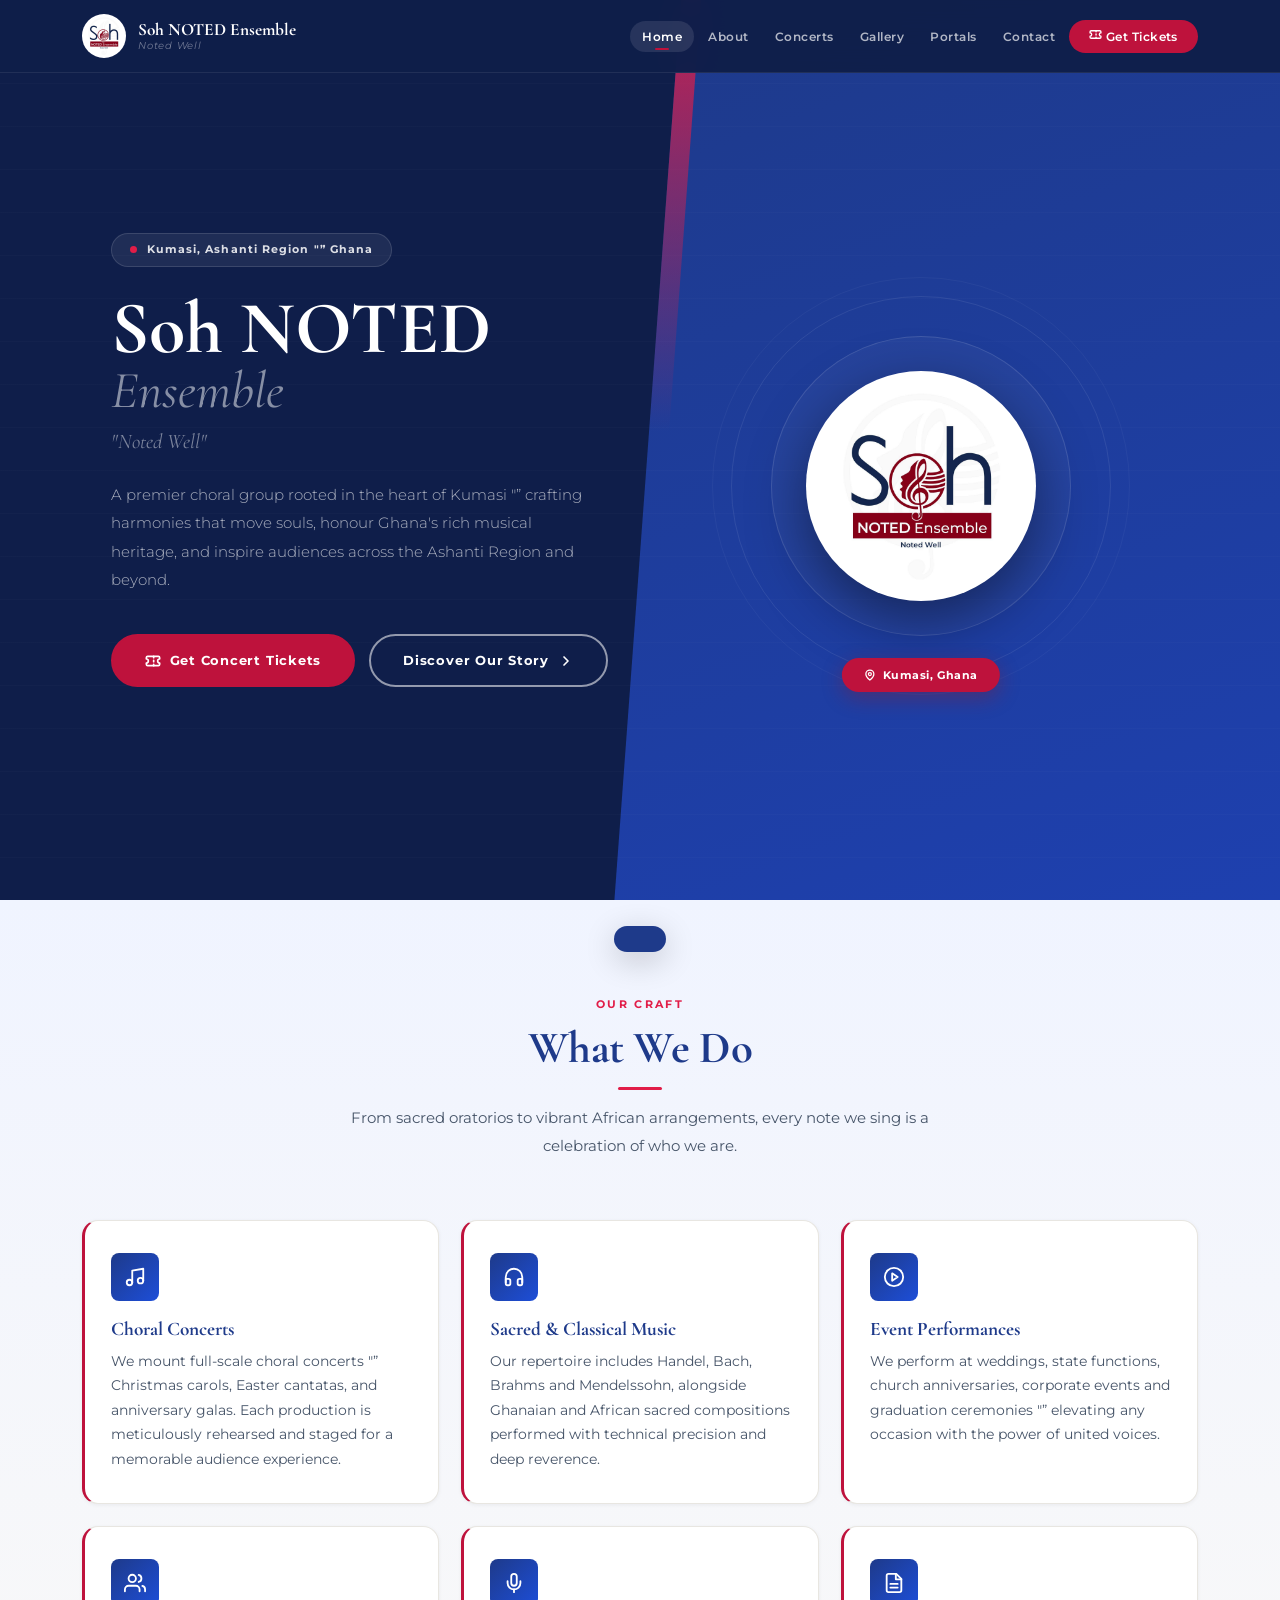
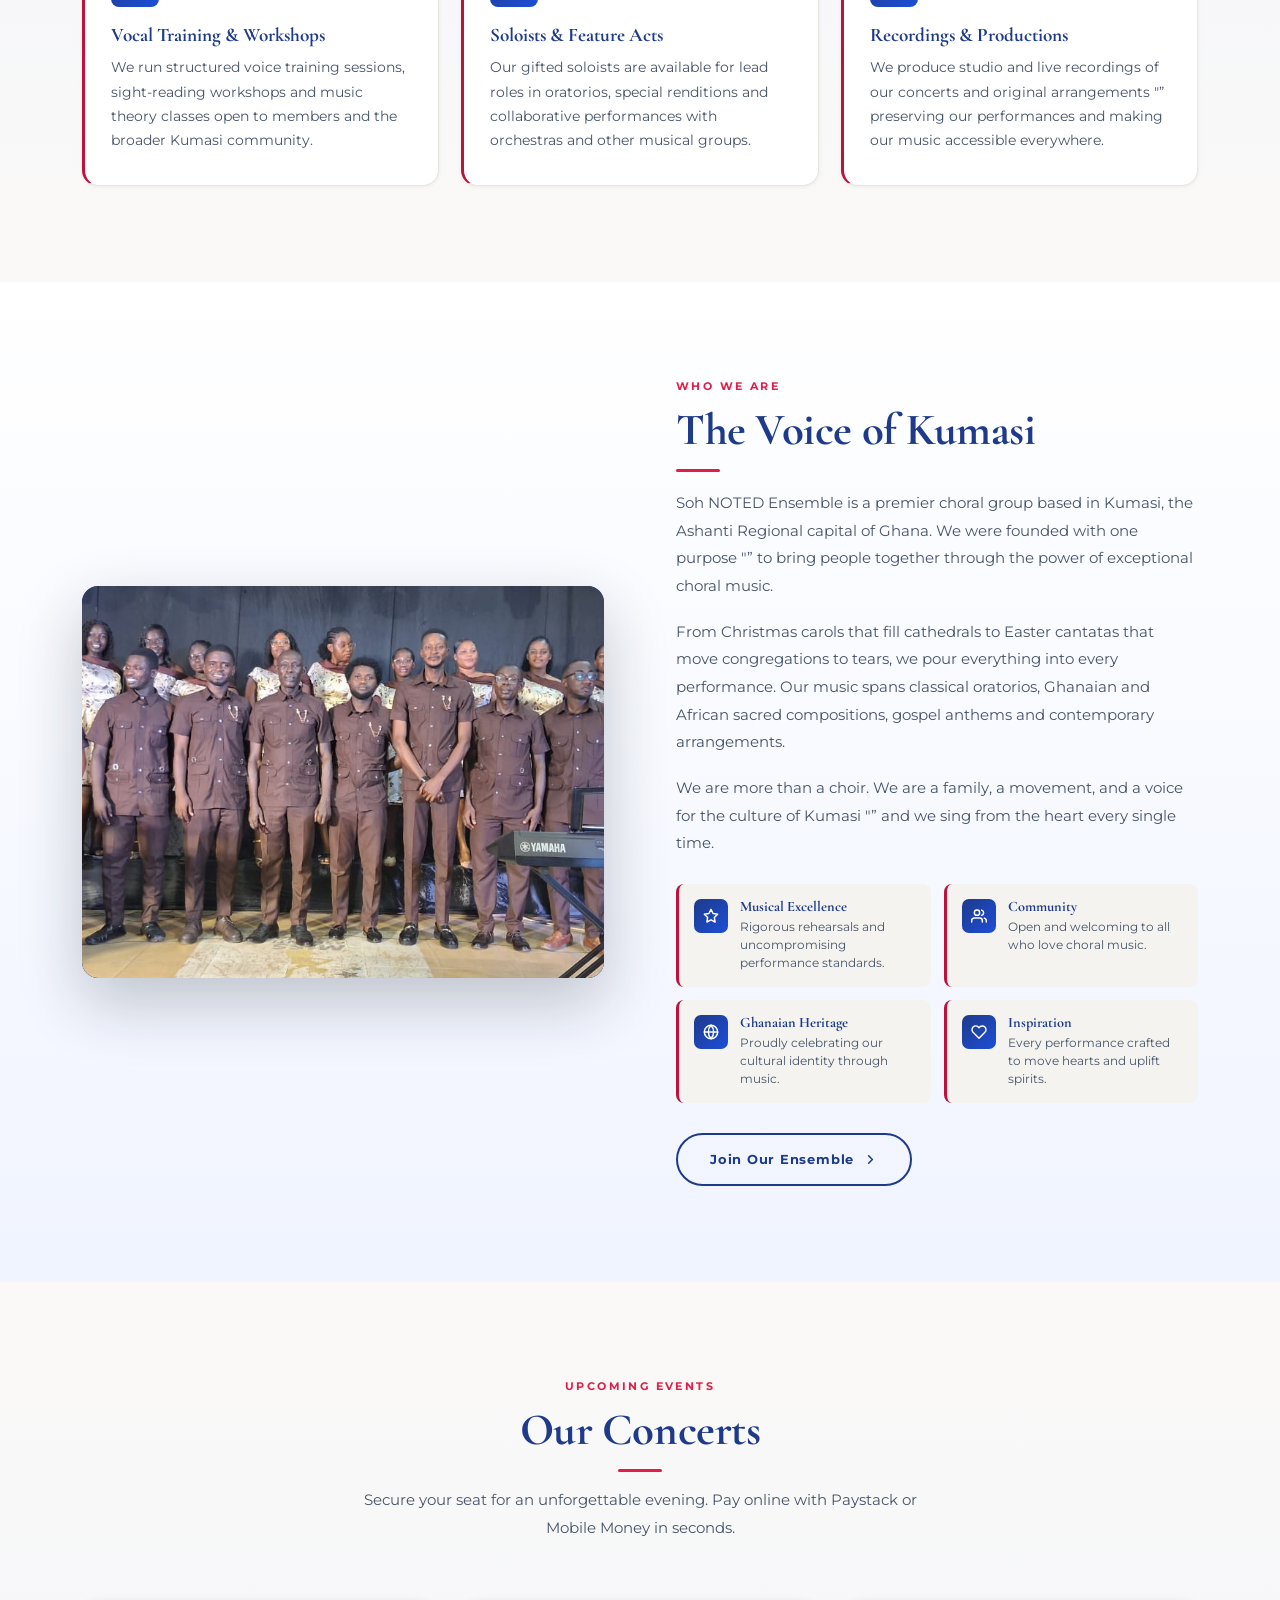
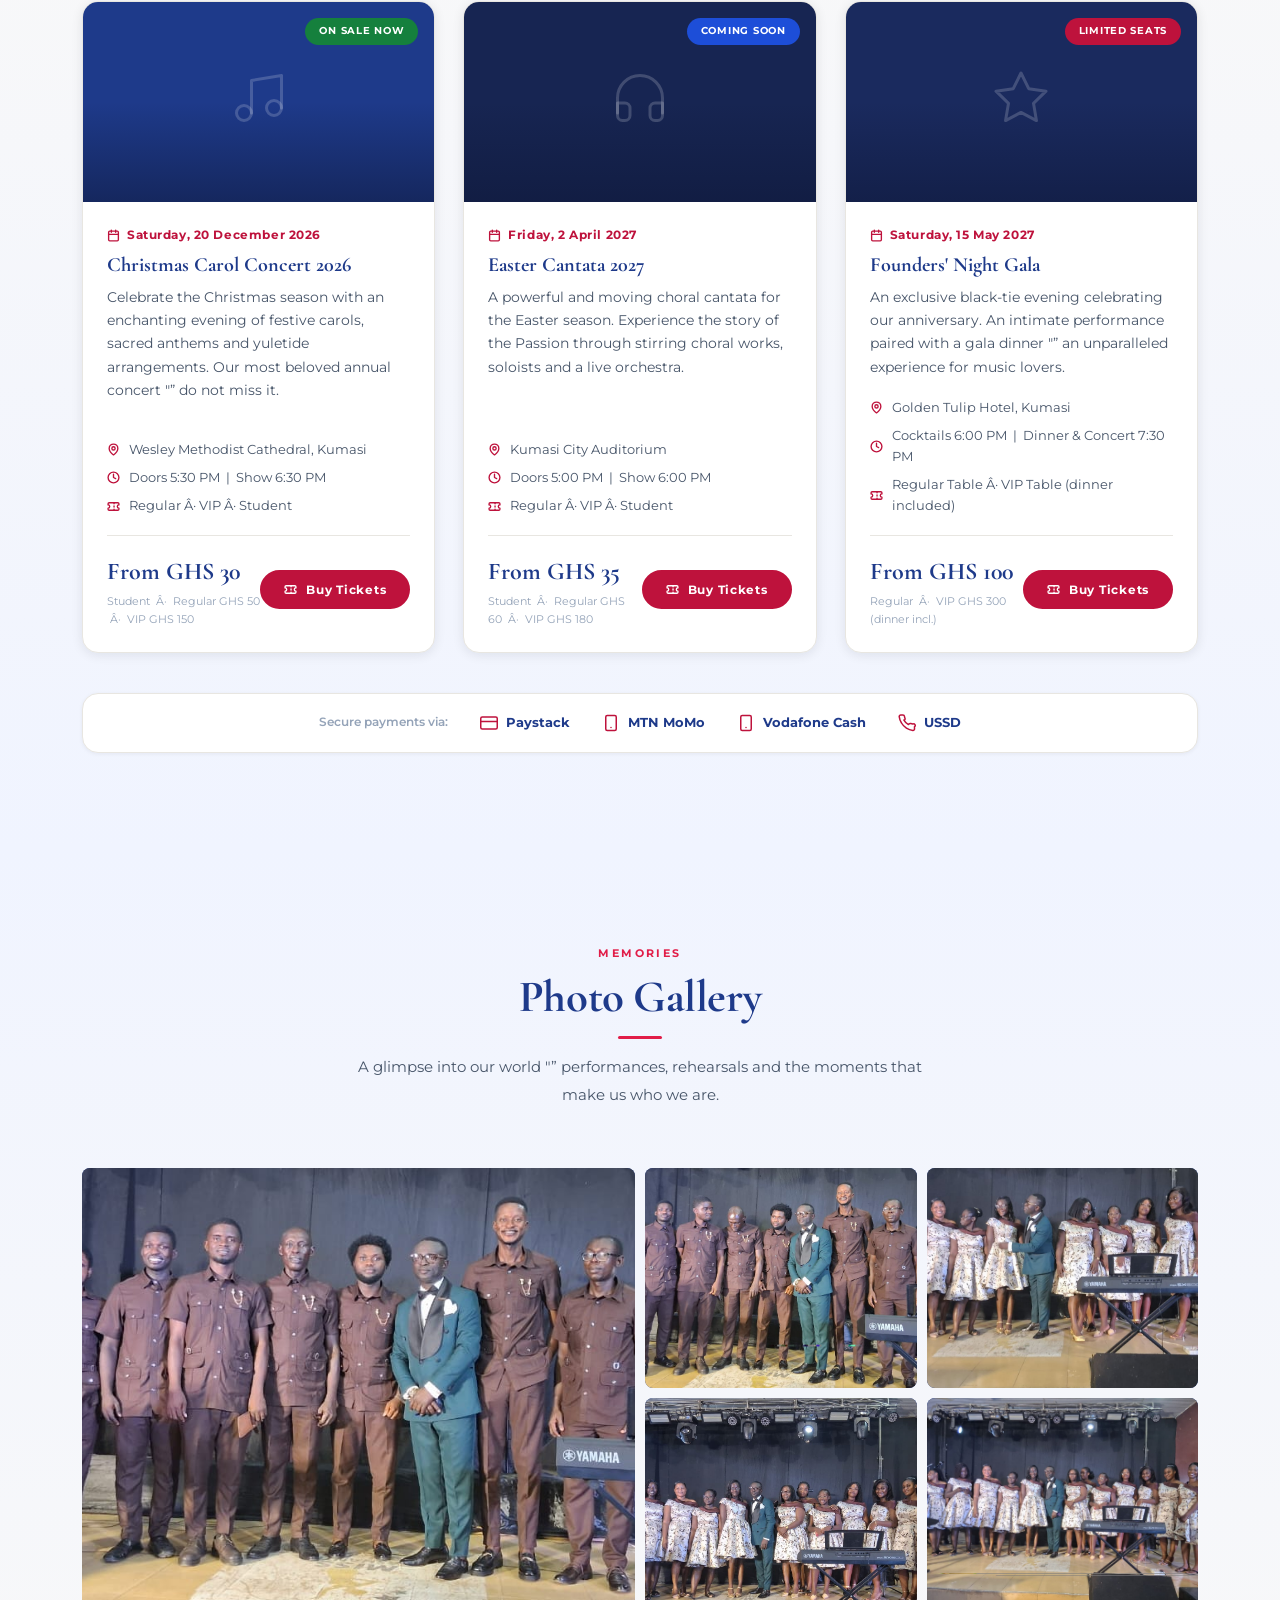
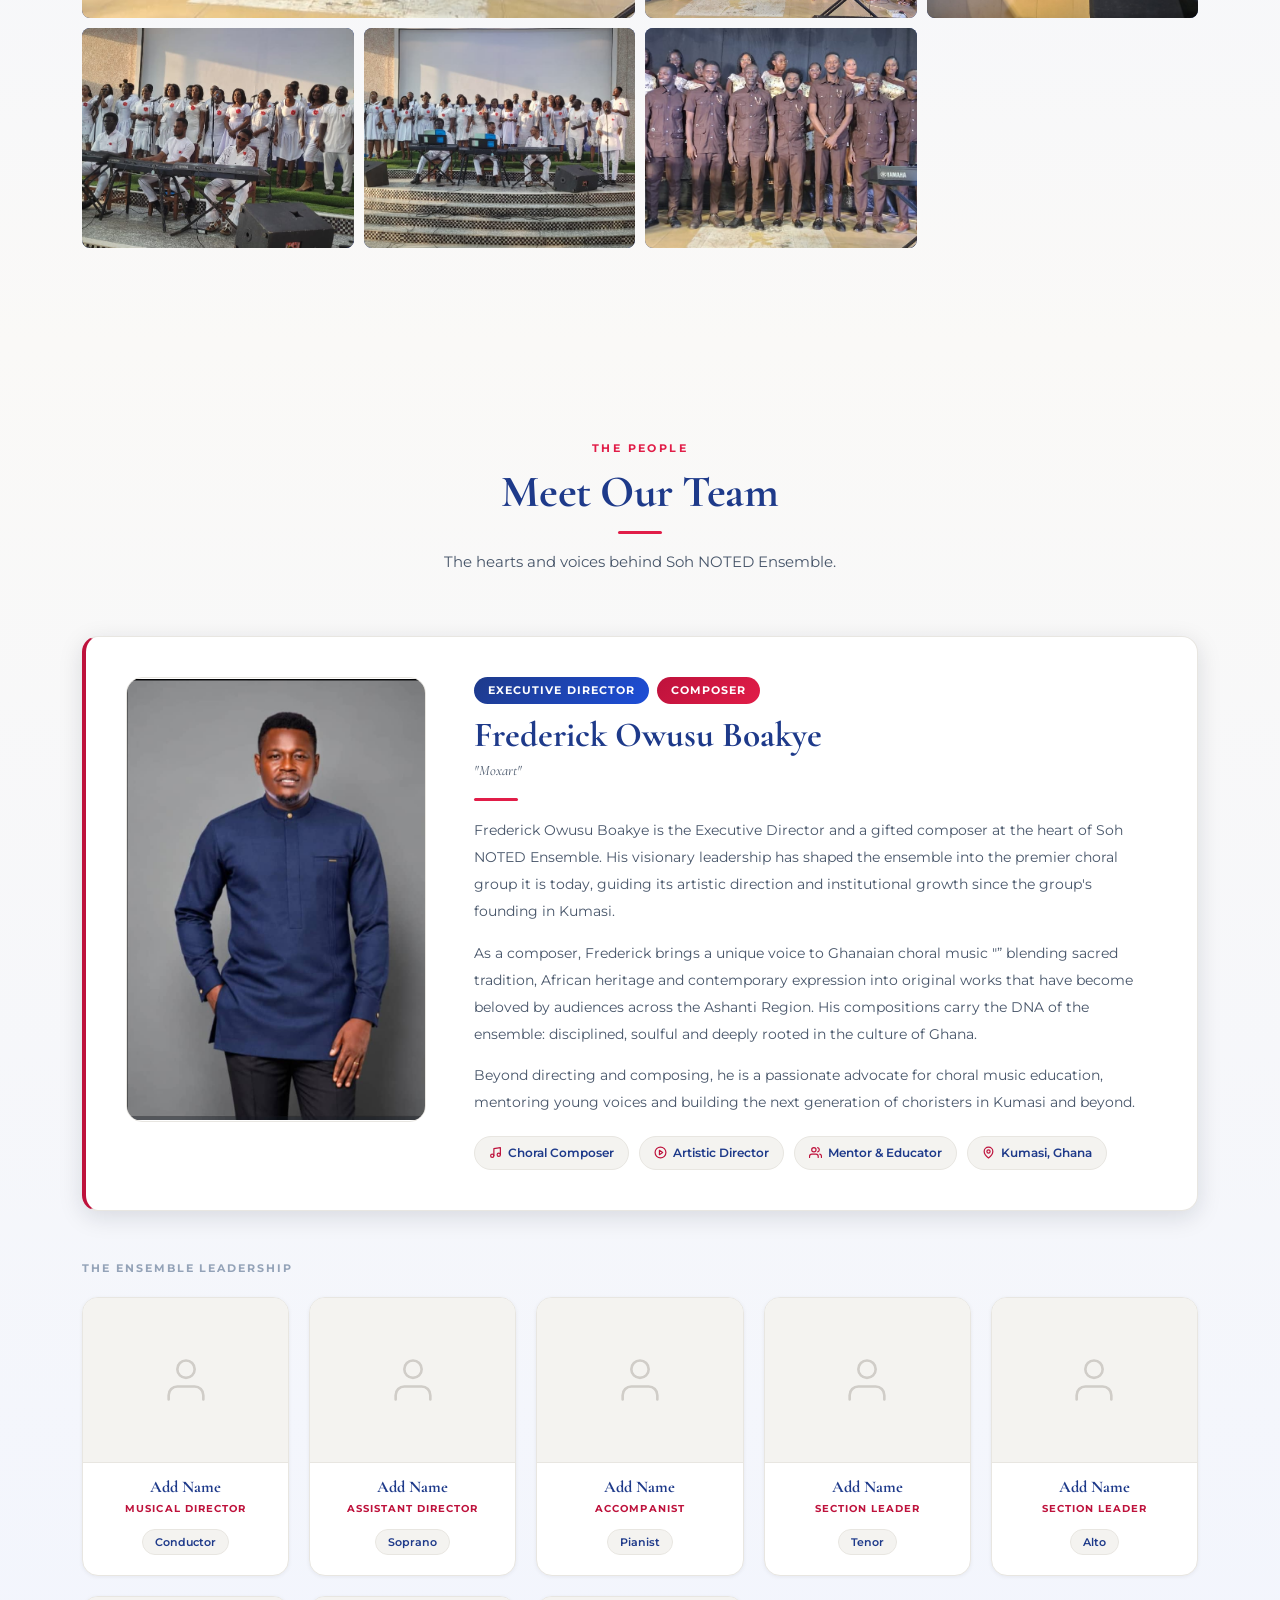
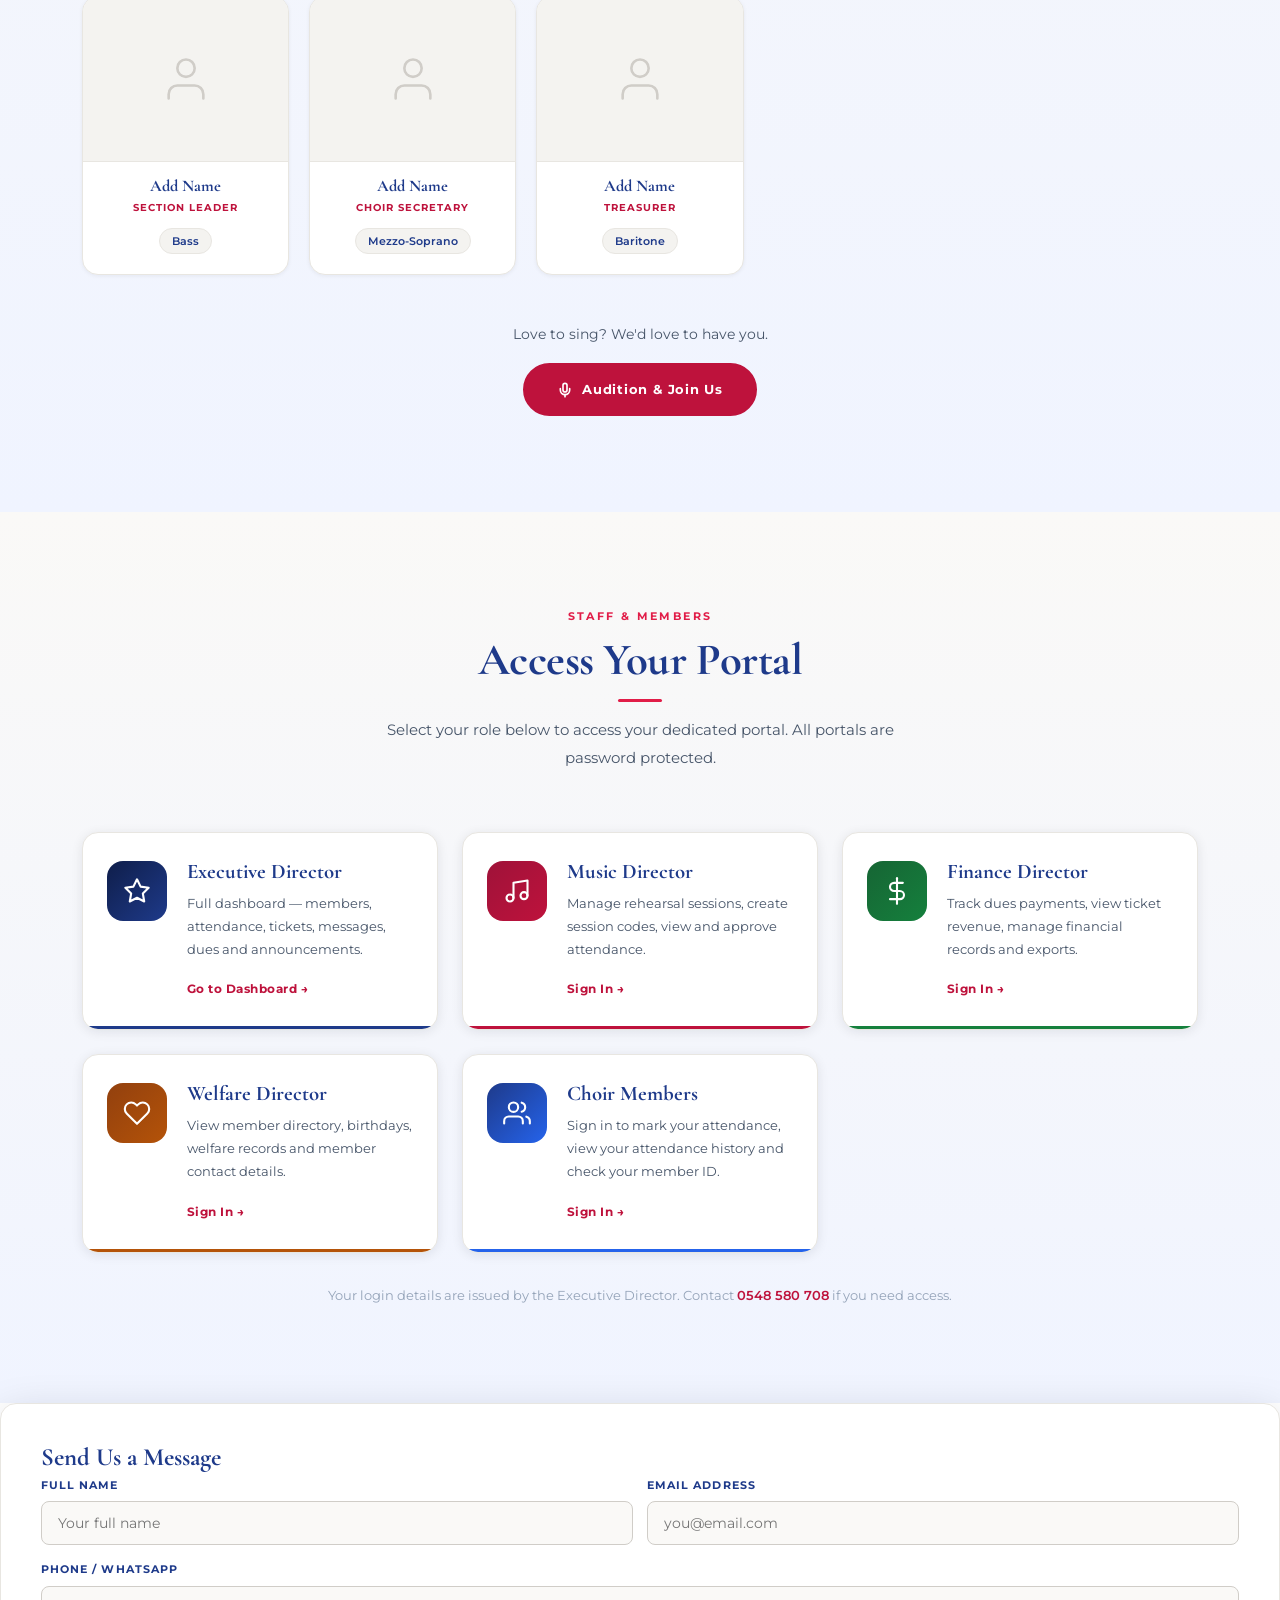
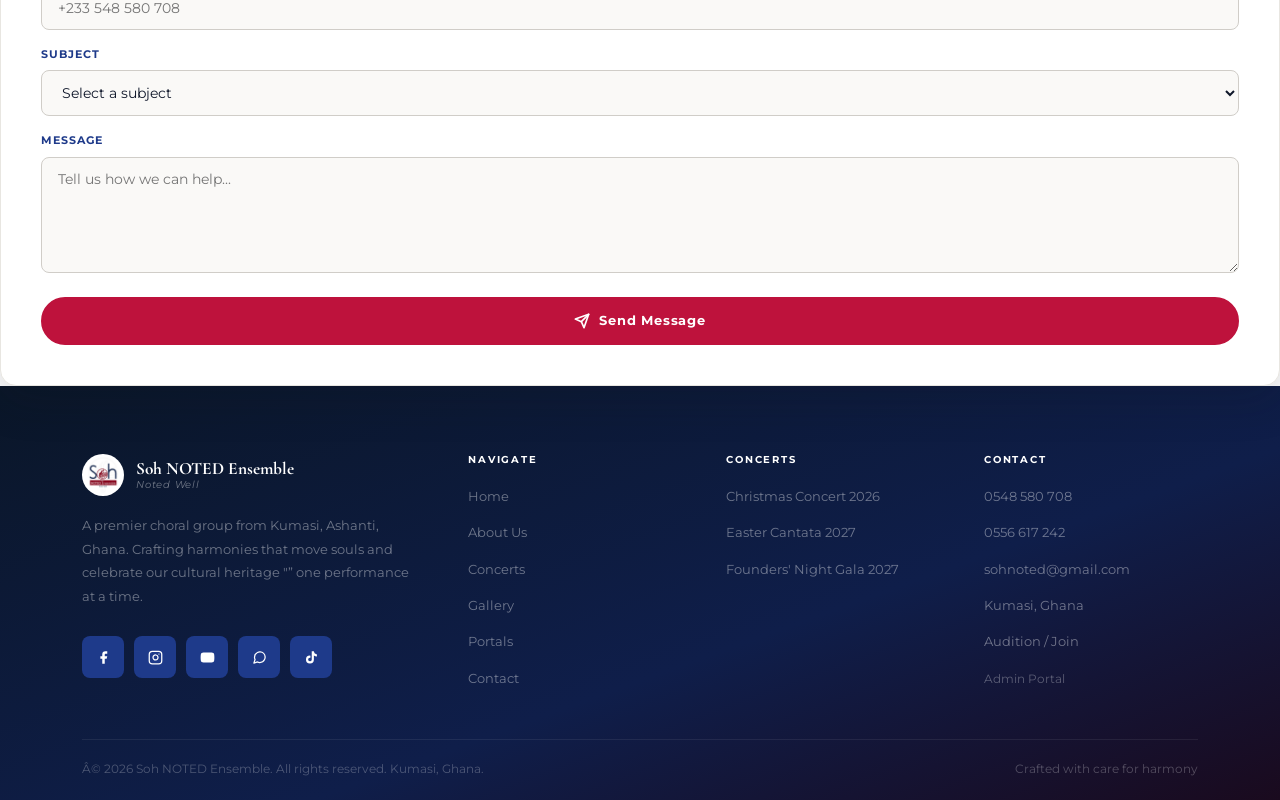
==== commit f98c33f7: "Replace member portal with role-based portals — ED, Music, Finance, Welfare, Members" ====
--- a/index.html
+++ b/index.html
@@ -35,7 +35,7 @@
       <li><a href="#about">About</a></li>
       <li><a href="#concerts">Concerts</a></li>
       <li><a href="#gallery">Gallery</a></li>
-      <li><a href="#members">Members</a></li>
+      <li><a href="#members">Portals</a></li>
       <li><a href="#contact">Contact</a></li>
       <li>
         <a href="#concerts" class="nav-cta">
@@ -423,430 +423,88 @@
   </div>
 </section>
 
-<!-- â•”â•â•â•â•â•â•â•â•â•â•â•â•â•â•â•â•â•â•â•â•â•â•â•â•â•â•â•â•â•â•â•—
-     â•‘      MEMBERS & ATTENDANCE    â•‘
-     â•šâ•â•â•â•â•â•â•â•â•â•â•â•â•â•â•â•â•â•â•â•â•â•â•â•â•â•â•â•â•â•â• -->
-<section id="members" class="sp member-sec" aria-labelledby="member-title">
+<!-- ╔══════════════════════════════╗
+     ║        PORTALS               ║
+     ╚══════════════════════════════╝ -->
+<section id="members" class="sp portals-sec" aria-labelledby="portals-title">
   <div class="container">
-
     <div class="sh">
-      <span class="overline">Member Portal</span>
-      <h2 class="section-title" id="member-title">Members &amp; Attendance</h2>
+      <span class="overline">Staff &amp; Members</span>
+      <h2 class="section-title" id="portals-title">Access Your Portal</h2>
       <div class="rule"></div>
-      <p class="section-sub" style="margin-top:14px">Get your digital member ID card, or sign in to mark your attendance for today's rehearsal or program.</p>
-    </div>
-
-    <!-- â”€â”€ PORTAL TABS â”€â”€ -->
-    <div class="portal-tabs">
-      <button class="portal-tab active" data-ptab="ptIdCard">
-        <svg xmlns="http://www.w3.org/2000/svg" width="16" height="16" viewBox="0 0 24 24" fill="none" stroke="currentColor" stroke-width="2" stroke-linecap="round" stroke-linejoin="round"><rect x="2" y="7" width="20" height="14" rx="2" ry="2"/><path d="M16 21V5a2 2 0 0 0-2-2h-4a2 2 0 0 0-2 2v16"/></svg>
-        My ID Card
-      </button>
-      <button class="portal-tab" data-ptab="ptAttendance">
-        <svg xmlns="http://www.w3.org/2000/svg" width="16" height="16" viewBox="0 0 24 24" fill="none" stroke="currentColor" stroke-width="2" stroke-linecap="round" stroke-linejoin="round"><path d="M22 11.08V12a10 10 0 1 1-5.93-9.14"/><polyline points="22 4 12 14.01 9 11.01"/></svg>
-        Attendance
-      </button>
-    </div>
-
-    <!-- â•â•â•â•â•â•â•â•â•â•â•â•â•â•â•â•â•â•â•â•â•â•â•â•â•â•â•â•
-         TAB 1 "” ID CARD GENERATOR
-         â•â•â•â•â•â•â•â•â•â•â•â•â•â•â•â•â•â•â•â•â•â•â•â•â•â•â•â• -->
-    <div class="portal-panel active" id="ptIdCard">
-      <div class="member-grid">
-        <div class="form-box fu">
-          <h3>Get Your Member Card</h3>
-          <p class="mf-desc">Fill in your details as a member of Soh NOTED Ensemble and your unique ID card will be ready in seconds.</p>
-          <form id="memberForm" data-form="member-id" novalidate autocomplete="off">
-            <div class="fg">
-              <label for="mFullName">Full Name</label>
-              <input type="text" id="mFullName" placeholder="e.g. Kwame Asante" required/>
-            </div>
-            <div class="frow">
-              <div class="fg">
-                <label for="mVoicePart">Voice Part</label>
-                <select id="mVoicePart" required>
-                  <option value="">Select voice part</option>
-                  <option value="Soprano">Soprano</option>
-                  <option value="Mezzo-Soprano">Mezzo-Soprano</option>
-                  <option value="Alto">Alto</option>
-                  <option value="Tenor">Tenor</option>
-                  <option value="Baritone">Baritone</option>
-                  <option value="Bass">Bass</option>
-                  <option value="Conductor">Conductor</option>
-                  <option value="Pianist">Pianist / Accompanist</option>
-                </select>
-              </div>
-              <div class="fg">
-                <label for="mRole">Role</label>
-                <select id="mRole" required>
-                  <option value="">Select role</option>
-                  <option value="Chorister">Chorister</option>
-                  <option value="Section Leader">Section Leader</option>
-                  <option value="Assistant Director">Assistant Director</option>
-                  <option value="Musical Director">Musical Director</option>
-                  <option value="Accompanist">Accompanist</option>
-                  <option value="Secretary">Secretary</option>
-                  <option value="Treasurer">Treasurer</option>
-                  <option value="Publicity">Publicity Officer</option>
-                </select>
-              </div>
-            </div>
-            <div class="frow">
-              <div class="fg">
-                <label for="mPhone">Phone Number</label>
-                <input type="tel" id="mPhone" placeholder="0XX XXX XXXX" required/>
-              </div>
-              <div class="fg">
-                <label for="mJoinYear">Year Joined</label>
-                <select id="mJoinYear" required>
-                  <option value="">Select year</option>
-                  <option value="2024">2024</option><option value="2023">2023</option>
-                  <option value="2022">2022</option><option value="2021">2021</option>
-                  <option value="2020">2020</option><option value="2019">2019</option>
-                  <option value="2018">2018</option><option value="2017">2017</option>
-                  <option value="2016">2016</option><option value="2015">2015</option>
-                </select>
-              </div>
-            </div>
-            <div class="fg">
-              <label for="mEmail">Email Address (optional)</label>
-              <input type="email" id="mEmail" placeholder="you@email.com"/>
-            </div>
-            <button type="submit" class="btn btn-p btn-submit" style="width:100%;justify-content:center;margin-top:4px">
-              <svg xmlns="http://www.w3.org/2000/svg" width="16" height="16" viewBox="0 0 24 24" fill="none" stroke="currentColor" stroke-width="2.5" stroke-linecap="round" stroke-linejoin="round"><rect x="2" y="7" width="20" height="14" rx="2" ry="2"/><path d="M16 21V5a2 2 0 0 0-2-2h-4a2 2 0 0 0-2 2v16"/></svg>
-              Generate My Member ID
-            </button>
-          </form>
-        </div>
-
-        <div class="member-card-wrap fu">
-          <p class="mc-hint">Your digital ID card will appear here</p>
-          <div class="id-card" id="idCard">
-            <div class="idc-header">
-              <div class="idc-logo-wrap">
-                <img src="images/logo.png" alt="Soh NOTED Ensemble" class="idc-logo" onerror="this.style.display='none'"/>
-              </div>
-              <div class="idc-org">
-                <span class="idc-org-name">Soh NOTED Ensemble</span>
-                <span class="idc-org-tag">Noted Well &nbsp;Â·&nbsp; Kumasi, Ghana</span>
-              </div>
-            </div>
-            <div class="idc-body">
-              <div class="idc-avatar" id="idcAvatar">
-                <svg xmlns="http://www.w3.org/2000/svg" width="38" height="38" viewBox="0 0 24 24" fill="none" stroke="currentColor" stroke-width="1.2" stroke-linecap="round" stroke-linejoin="round"><path d="M20 21v-2a4 4 0 0 0-4-4H8a4 4 0 0 0-4 4v2"/><circle cx="12" cy="7" r="4"/></svg>
-                <span id="idcInitials" class="idc-initials-text"></span>
-              </div>
-              <div class="idc-info">
-                <p class="idc-name" id="idcName">"” Member Name "”</p>
-                <p class="idc-role" id="idcRole">Role Â· Voice Part</p>
-                <div class="idc-id-row"><span class="idc-id-label">Member ID</span><span class="idc-id-val" id="idcID">SNE-0000-000</span></div>
-                <div class="idc-id-row"><span class="idc-id-label">Joined</span><span class="idc-id-val" id="idcJoin">"”</span></div>
-                <div class="idc-id-row" id="idcPhoneRow" style="display:none"><span class="idc-id-label">Phone</span><span class="idc-id-val" id="idcPhone">"”</span></div>
-              </div>
-            </div>
-            <div class="idc-footer">
-              <div class="idc-barcode" id="idcBarcode"></div>
-              <span class="idc-valid">Valid Member Â· <span id="idcYear">2026</span></span>
-            </div>
-          </div>
-          <div class="mc-actions" id="mcActions" style="display:none">
-            <button class="btn btn-p btn-sm" id="btnSaveCard">
-              <svg xmlns="http://www.w3.org/2000/svg" width="14" height="14" viewBox="0 0 24 24" fill="none" stroke="currentColor" stroke-width="2.5" stroke-linecap="round" stroke-linejoin="round"><path d="M21 15v4a2 2 0 0 1-2 2H5a2 2 0 0 1-2-2v-4"/><polyline points="7 10 12 15 17 10"/><line x1="12" x2="12" y1="15" y2="3"/></svg>
-              Save / Screenshot
-            </button>
-            <button class="btn btn-o btn-sm" id="btnResetCard">
-              <svg xmlns="http://www.w3.org/2000/svg" width="14" height="14" viewBox="0 0 24 24" fill="none" stroke="currentColor" stroke-width="2.5" stroke-linecap="round" stroke-linejoin="round"><polyline points="1 4 1 10 7 10"/><path d="M3.51 15a9 9 0 1 0 .49-3.9"/></svg>
-              New Card
-            </button>
-          </div>
-          <p class="mc-note" id="mcNote" style="display:none">
-            <svg xmlns="http://www.w3.org/2000/svg" width="13" height="13" viewBox="0 0 24 24" fill="none" stroke="currentColor" stroke-width="2" stroke-linecap="round" stroke-linejoin="round"><circle cx="12" cy="12" r="10"/><line x1="12" x2="12" y1="8" y2="12"/><line x1="12" x2="12.01" y1="16" y2="16"/></svg>
-            Take a screenshot or tap "Save" to keep your ID card.
-          </p>
-        </div>
-      </div>
-    </div>
-
-    <!-- â•â•â•â•â•â•â•â•â•â•â•â•â•â•â•â•â•â•â•â•â•â•â•â•â•â•â•â•
-         TAB 2 "” ATTENDANCE
-         â•â•â•â•â•â•â•â•â•â•â•â•â•â•â•â•â•â•â•â•â•â•â•â•â•â•â•â• -->
-    <div class="portal-panel" id="ptAttendance">
-
-      <!-- LOGIN -->
-      <div class="att-view active" id="attViewLogin">
-        <div class="att-login-outer">
-          <div class="att-login-box fu">
-            <div class="att-login-icon">
-              <svg xmlns="http://www.w3.org/2000/svg" width="28" height="28" viewBox="0 0 24 24" fill="none" stroke="currentColor" stroke-width="2" stroke-linecap="round" stroke-linejoin="round"><path d="M20 21v-2a4 4 0 0 0-4-4H8a4 4 0 0 0-4 4v2"/><circle cx="12" cy="7" r="4"/></svg>
-            </div>
-            <h3>Member Sign In</h3>
-            <p class="att-sub">Sign in with your Member ID and PIN to mark your attendance.</p>
-            <form id="attLoginForm" novalidate autocomplete="off">
-              <div class="fg"><label for="attId">Member ID</label><input type="text" id="attId" placeholder="e.g. SNE-2024-4821" required/></div>
-              <div class="fg" style="position:relative">
-                <label for="attPin">PIN</label>
-                <input type="password" id="attPin" placeholder="Your PIN" maxlength="6" required/>
-                <button type="button" id="attPinToggle" style="position:absolute;right:12px;bottom:12px;background:none;border:none;cursor:pointer;color:var(--t400)"><svg xmlns="http://www.w3.org/2000/svg" width="17" height="17" viewBox="0 0 24 24" fill="none" stroke="currentColor" stroke-width="2" stroke-linecap="round" stroke-linejoin="round"><path d="M1 12s4-8 11-8 11 8 11 8-4 8-11 8-11-8-11-8z"/><circle cx="12" cy="12" r="3"/></svg></button>
-              </div>
-              <div class="att-error" id="attLoginErr"></div>
-              <button type="submit" class="btn btn-p" style="width:100%;justify-content:center">Sign In</button>
-            </form>
-            <p class="att-help">First time? <button class="att-text-btn" id="attShowSetup">Set your PIN here</button></p>
-            <p class="att-help" style="margin-top:4px">Admin: use ID <strong>SNE-ADMIN-0001</strong></p>
-          </div>
-
-          <div class="att-login-box fu" id="attSetupBox" style="display:none">
-            <div class="att-login-icon" style="background:var(--crimson)">
-              <svg xmlns="http://www.w3.org/2000/svg" width="28" height="28" viewBox="0 0 24 24" fill="none" stroke="currentColor" stroke-width="2" stroke-linecap="round" stroke-linejoin="round"><rect x="3" y="11" width="18" height="11" rx="2" ry="2"/><path d="M7 11V7a5 5 0 0 1 10 0v4"/></svg>
-            </div>
-            <h3>Set Your PIN</h3>
-            <p class="att-sub">First time signing in? Choose a 4"“6 digit PIN.</p>
-            <form id="attSetupForm" novalidate autocomplete="off">
-              <div class="fg"><label for="attSetupId">Member ID</label><input type="text" id="attSetupId" placeholder="Your Member ID" required/></div>
-              <div class="fg"><label for="attSetupPin">New PIN</label><input type="password" id="attSetupPin" placeholder="Choose 4"“6 digits" maxlength="6" required/></div>
-              <div class="fg"><label for="attSetupPin2">Confirm PIN</label><input type="password" id="attSetupPin2" placeholder="Repeat PIN" maxlength="6" required/></div>
-              <div class="att-error" id="attSetupErr"></div>
-              <button type="submit" class="btn btn-p" style="width:100%;justify-content:center">Set PIN &amp; Sign In</button>
-            </form>
-            <p class="att-help"><button class="att-text-btn" id="attHideSetup">Back to Sign In</button></p>
-          </div>
-        </div>
-      </div>
-
-      <!-- MEMBER DASHBOARD -->
-      <div class="att-view" id="attViewMember">
-        <div class="att-dash-header">
-          <div>
-            <p class="att-welcome-label">Welcome back</p>
-            <h3 class="att-welcome-name" id="attMemberName">"”</h3>
-            <p class="att-welcome-meta"><span id="attMemberRole">"”</span> &nbsp;Â·&nbsp; <span id="attMemberVoice">"”</span> &nbsp;Â·&nbsp; <span id="attMemberIdDisp">"”</span></p>
-          </div>
-          <div style="display:flex;align-items:center;gap:12px;flex-wrap:wrap">
-            <div class="att-pct-pill" id="attPctPill"><span id="attPct">"”%</span><small>Attendance</small></div>
-            <button class="btn btn-o btn-sm" onclick="attLogout()">Sign Out</button>
-          </div>
-        </div>
-
-        <div class="att-dash-grid">
-          <!-- Today's session -->
-          <div class="att-card">
-            <div class="att-card-head">
-              <h4>Today's Session</h4>
-              <span class="att-type-badge" id="attTypeBadge">"”</span>
-            </div>
-            <div id="attNoSession" class="att-empty-state">
-              <svg xmlns="http://www.w3.org/2000/svg" width="36" height="36" viewBox="0 0 24 24" fill="none" stroke="currentColor" stroke-width="1.5" stroke-linecap="round" stroke-linejoin="round"><rect x="3" y="4" width="18" height="18" rx="2"/><line x1="16" x2="16" y1="2" y2="6"/><line x1="8" x2="8" y1="2" y2="6"/><line x1="3" x2="21" y1="10" y2="10"/></svg>
-              <p>No session today.</p><span>Check back on the next rehearsal day.</span>
-            </div>
-            <div id="attSessionDetails" style="display:none">
-              <div class="att-ses-info">
-                <p class="att-ses-title" id="attSessionTitle">"”</p>
-                <div class="att-ses-meta">
-                  <span id="attSessionDate">"”</span>
-                  <span id="attSessionTime">"”</span>
-                  <span id="attSessionVenue">"”</span>
-                </div>
-              </div>
-              <div class="att-checkin-wrap">
-                <div id="attCheckedIn" class="att-status-box att-status-present" style="display:none">
-                  <svg xmlns="http://www.w3.org/2000/svg" width="22" height="22" viewBox="0 0 24 24" fill="none" stroke="currentColor" stroke-width="2.5" stroke-linecap="round" stroke-linejoin="round"><path d="M22 11.08V12a10 10 0 1 1-5.93-9.14"/><polyline points="22 4 12 14.01 9 11.01"/></svg>
-                  <div><p>You are <strong>Present</strong></p><small id="attCheckinTime">"”</small></div>
-                </div>
-                <div id="attExcusedShown" class="att-status-box att-status-excused" style="display:none">
-                  <svg xmlns="http://www.w3.org/2000/svg" width="22" height="22" viewBox="0 0 24 24" fill="none" stroke="currentColor" stroke-width="2" stroke-linecap="round" stroke-linejoin="round"><circle cx="12" cy="12" r="10"/><line x1="12" x2="12" y1="8" y2="12"/><line x1="12" x2="12.01" y1="16" y2="16"/></svg>
-                  <div><p>Excuse submitted</p><small id="attExcuseShownReason">"”</small></div>
-                </div>
-                <div id="attCodeForm" style="display:none;padding:16px 20px">
-                  <p style="font-size:.86rem;color:var(--t600);margin-bottom:12px">Enter the 6-digit code from the director:</p>
-                  <div class="att-code-row" id="attCodeBoxes">
-                    <input class="att-code-box" maxlength="1" inputmode="numeric"/>
-                    <input class="att-code-box" maxlength="1" inputmode="numeric"/>
-                    <input class="att-code-box" maxlength="1" inputmode="numeric"/>
-                    <input class="att-code-box" maxlength="1" inputmode="numeric"/>
-                    <input class="att-code-box" maxlength="1" inputmode="numeric"/>
-                    <input class="att-code-box" maxlength="1" inputmode="numeric"/>
-                  </div>
-                  <div class="att-error" id="attCodeErr" style="padding:0;margin-top:8px"></div>
-                  <button class="btn btn-p" id="attSubmitCode" style="margin-top:14px">Mark Me Present</button>
-                </div>
-                <div id="attWindowClosed" class="att-status-box att-status-closed" style="display:none">
-                  <svg xmlns="http://www.w3.org/2000/svg" width="20" height="20" viewBox="0 0 24 24" fill="none" stroke="currentColor" stroke-width="2" stroke-linecap="round" stroke-linejoin="round"><circle cx="12" cy="12" r="10"/><line x1="15" x2="9" y1="9" y2="15"/><line x1="9" x2="15" y1="9" y2="15"/></svg>
-                  <p>Check-in window has closed.</p>
-                </div>
-                <div id="attNotYet" class="att-status-box att-status-soon" style="display:none">
-                  <svg xmlns="http://www.w3.org/2000/svg" width="20" height="20" viewBox="0 0 24 24" fill="none" stroke="currentColor" stroke-width="2" stroke-linecap="round" stroke-linejoin="round"><circle cx="12" cy="12" r="10"/><polyline points="12 6 12 12 16 14"/></svg>
-                  <p>Check-in opens <strong id="attOpensIn">"”</strong> before start.</p>
-                </div>
-                <div id="attExcuseBtn" style="display:none;padding:0 20px 16px">
-                  <button class="btn btn-o btn-sm" id="attOpenExcuse">Submit Apology / Excuse</button>
-                </div>
-              </div>
-            </div>
-          </div>
-
-          <!-- History -->
-          <div class="att-card">
-            <div class="att-card-head">
-              <h4>My Attendance History</h4>
-              <div class="att-mini-stats">
-                <span class="att-ms att-ms-green">Present: <strong id="attStatP">0</strong></span>
-                <span class="att-ms att-ms-amber">Excused: <strong id="attStatE">0</strong></span>
-                <span class="att-ms att-ms-red">Absent: <strong id="attStatA">0</strong></span>
-              </div>
-            </div>
-            <div class="att-table-wrap">
-              <table class="att-table"><thead><tr><th>Date</th><th>Session</th><th>Type</th><th>Status</th></tr></thead>
-              <tbody id="attHistoryBody"><tr><td colspan="4" class="att-empty-row">No sessions yet.</td></tr></tbody></table>
-            </div>
-          </div>
-        </div>
-      </div>
-
-      <!-- ADMIN DASHBOARD -->
-      <div class="att-view" id="attViewAdmin">
-        <div class="att-dash-header">
-          <div>
-            <p class="att-welcome-label">Admin Dashboard</p>
-            <h3 class="att-welcome-name" id="attAdminName">"”</h3>
-            <span class="att-admin-badge">Executive Director</span>
-          </div>
-          <button class="btn btn-o btn-sm" onclick="attLogout()">Sign Out</button>
-        </div>
-
-        <div class="att-tabs">
-          <button class="att-tab active" data-atab="atOverview">Overview</button>
-          <button class="att-tab" data-atab="atSessions">Sessions</button>
-          <button class="att-tab" data-atab="atLive">Live</button>
-          <button class="att-tab" data-atab="atReports">Reports</button>
-          <button class="att-tab" data-atab="atMembers">Members</button>
-        </div>
-
-        <!-- OVERVIEW -->
-        <div class="att-panel active" id="atOverview">
-          <div class="att-stats-grid">
-            <div class="att-stat-box"><div class="att-stat-icon att-si-blue"><svg xmlns="http://www.w3.org/2000/svg" width="20" height="20" viewBox="0 0 24 24" fill="none" stroke="currentColor" stroke-width="2" stroke-linecap="round" stroke-linejoin="round"><path d="M17 21v-2a4 4 0 0 0-4-4H5a4 4 0 0 0-4 4v2"/><circle cx="9" cy="7" r="4"/><path d="M23 21v-2a4 4 0 0 0-3-3.87M16 3.13a4 4 0 0 1 0 7.75"/></svg></div><div><span class="att-stat-n" id="ovTotal">0</span><span class="att-stat-l">Total Members</span></div></div>
-            <div class="att-stat-box"><div class="att-stat-icon att-si-green"><svg xmlns="http://www.w3.org/2000/svg" width="20" height="20" viewBox="0 0 24 24" fill="none" stroke="currentColor" stroke-width="2" stroke-linecap="round" stroke-linejoin="round"><polyline points="20 6 9 17 4 12"/></svg></div><div><span class="att-stat-n" id="ovActive">0</span><span class="att-stat-l">Active (â‰¥70%)</span></div></div>
-            <div class="att-stat-box"><div class="att-stat-icon att-si-amber"><svg xmlns="http://www.w3.org/2000/svg" width="20" height="20" viewBox="0 0 24 24" fill="none" stroke="currentColor" stroke-width="2" stroke-linecap="round" stroke-linejoin="round"><path d="M10.29 3.86L1.82 18a2 2 0 0 0 1.71 3h16.94a2 2 0 0 0 1.71-3L13.71 3.86a2 2 0 0 0-3.42 0z"/><line x1="12" x2="12" y1="9" y2="13"/><line x1="12" x2="12.01" y1="17" y2="17"/></svg></div><div><span class="att-stat-n" id="ovRisk">0</span><span class="att-stat-l">At Risk (40"“69%)</span></div></div>
-            <div class="att-stat-box"><div class="att-stat-icon att-si-red"><svg xmlns="http://www.w3.org/2000/svg" width="20" height="20" viewBox="0 0 24 24" fill="none" stroke="currentColor" stroke-width="2" stroke-linecap="round" stroke-linejoin="round"><circle cx="12" cy="12" r="10"/><line x1="15" x2="9" y1="9" y2="15"/><line x1="9" x2="15" y1="9" y2="15"/></svg></div><div><span class="att-stat-n" id="ovInactive">0</span><span class="att-stat-l">Inactive (&lt;40%)</span></div></div>
-            <div class="att-stat-box"><div class="att-stat-icon att-si-blue"><svg xmlns="http://www.w3.org/2000/svg" width="20" height="20" viewBox="0 0 24 24" fill="none" stroke="currentColor" stroke-width="2" stroke-linecap="round" stroke-linejoin="round"><rect x="3" y="4" width="18" height="18" rx="2"/><line x1="16" x2="16" y1="2" y2="6"/><line x1="8" x2="8" y1="2" y2="6"/><line x1="3" x2="21" y1="10" y2="10"/></svg></div><div><span class="att-stat-n" id="ovSessions">0</span><span class="att-stat-l">Sessions</span></div></div>
-            <div class="att-stat-box"><div class="att-stat-icon att-si-green"><svg xmlns="http://www.w3.org/2000/svg" width="20" height="20" viewBox="0 0 24 24" fill="none" stroke="currentColor" stroke-width="2" stroke-linecap="round" stroke-linejoin="round"><circle cx="12" cy="12" r="10"/><polyline points="12 6 12 12 16 14"/></svg></div><div><span class="att-stat-n" id="ovLast">"”</span><span class="att-stat-l">Last Session</span></div></div>
-          </div>
-        </div>
-
-        <!-- SESSIONS -->
-        <div class="att-panel" id="atSessions">
-          <div class="att-panel-topbar"><h4>Manage Sessions</h4><button class="btn btn-p btn-sm" id="attNewSesBtn">+ New Session</button></div>
-          <div class="att-inline-form" id="attNewSesForm" style="display:none">
-            <div class="att-form-row2">
-              <div class="fg"><label>Title</label><input type="text" id="sTitleI" placeholder="e.g. Weekly Rehearsal"/></div>
-              <div class="fg"><label>Type</label><select id="sTypeI"><option>Rehearsal</option><option>Concert</option><option>Church Program</option><option>Meeting</option><option>Other</option></select></div>
-            </div>
-            <div class="att-form-row3">
-              <div class="fg"><label>Date</label><input type="date" id="sDateI"/></div>
-              <div class="fg"><label>Start Time</label><input type="time" id="sStartI"/></div>
-              <div class="fg"><label>End Time</label><input type="time" id="sEndI"/></div>
-            </div>
-            <div class="fg"><label>Venue</label><input type="text" id="sVenueI" placeholder="Kumasi, Ashanti Region"/></div>
-            <div class="att-form-row2">
-              <div class="fg"><label>Open check-in (mins before start)</label><input type="number" id="sBeforeI" value="30"/></div>
-              <div class="fg"><label>Close check-in (mins after start)</label><input type="number" id="sAfterI" value="60"/></div>
-            </div>
-            <div class="fg">
-              <label>Session Code (announce at venue only)</label>
-              <div style="display:flex;align-items:center;gap:14px">
-                <span class="att-big-code" id="attCodePreview">"”"”</span>
-                <button type="button" class="att-text-btn" id="attRegenCode">Regenerate</button>
-              </div>
-            </div>
-            <div style="display:flex;gap:10px;margin-top:8px">
-              <button class="btn btn-p btn-sm" id="attSaveSes">Save Session</button>
-              <button class="btn btn-o btn-sm" id="attCancelSes">Cancel</button>
-            </div>
-          </div>
-          <div class="att-table-wrap"><table class="att-table"><thead><tr><th>Date</th><th>Title</th><th>Type</th><th>Time</th><th>Code</th><th>Status</th><th></th></tr></thead>
-          <tbody id="attSesBody"><tr><td colspan="7" class="att-empty-row">No sessions yet.</td></tr></tbody></table></div>
-        </div>
-
-        <!-- LIVE -->
-        <div class="att-panel" id="atLive">
-          <div class="att-panel-topbar"><h4>Live Attendance</h4><select class="att-select" id="attLiveSel"><option value="">Select session</option></select></div>
-          <div class="att-live-banner" id="attLiveBanner" style="display:none">
-            <div><p class="att-live-lbl">Code</p><p class="att-live-code" id="attLiveCode">"”"”</p></div>
-            <div><p class="att-live-lbl">Window</p><p class="att-live-win" id="attLiveWin">"”</p></div>
-            <div class="att-live-counts"><span class="att-pill att-pill-green" id="attLivePres">0 Present</span><span class="att-pill att-pill-amber" id="attLiveExc">0 Excused</span><span class="att-pill att-pill-red" id="attLiveAbs">0 Absent</span></div>
-          </div>
-          <div style="display:flex;gap:10px;flex-wrap:wrap;margin-bottom:14px">
-            <input class="att-search" type="text" id="attLiveSrch" placeholder="Search"¦"/>
-            <select class="att-select" id="attLiveVoice"><option value="">All Voice Parts</option><option>Soprano</option><option>Mezzo-Soprano</option><option>Alto</option><option>Tenor</option><option>Baritone</option><option>Bass</option></select>
-          </div>
-          <div class="att-table-wrap"><table class="att-table"><thead><tr><th>ID</th><th>Name</th><th>Voice</th><th>Status</th><th>Time</th><th>Override</th></tr></thead>
-          <tbody id="attLiveBody"><tr><td colspan="6" class="att-empty-row">Select a session above.</td></tr></tbody></table></div>
-        </div>
-
-        <!-- REPORTS -->
-        <div class="att-panel" id="atReports">
-          <div class="att-panel-topbar"><h4>Attendance Reports</h4><button class="btn btn-o btn-sm" id="attExportBtn">Export CSV</button></div>
-          <div style="display:flex;gap:10px;flex-wrap:wrap;margin-bottom:14px">
-            <input class="att-search" type="text" id="attRptSrch" placeholder="Search"¦"/>
-            <select class="att-select" id="attRptVoice"><option value="">All Voice Parts</option><option>Soprano</option><option>Mezzo-Soprano</option><option>Alto</option><option>Tenor</option><option>Baritone</option><option>Bass</option></select>
-            <select class="att-select" id="attRptStatus"><option value="">All</option><option value="active">Active (â‰¥70%)</option><option value="risk">At Risk</option><option value="inactive">Inactive</option></select>
-          </div>
-          <div class="att-table-wrap"><table class="att-table"><thead><tr><th>ID</th><th>Name</th><th>Voice</th><th>Present</th><th>Excused</th><th>Absent</th><th>%</th><th>Status</th></tr></thead>
-          <tbody id="attRptBody"><tr><td colspan="8" class="att-empty-row">No data yet.</td></tr></tbody></table></div>
-        </div>
-
-        <!-- MEMBERS -->
-        <div class="att-panel" id="atMembers">
-          <div class="att-panel-topbar"><h4>Manage Members</h4><button class="btn btn-p btn-sm" id="attAddMemBtn">+ Add Member</button></div>
-          <div class="att-inline-form" id="attAddMemForm" style="display:none">
-            <div class="att-form-row2">
-              <div class="fg"><label>Full Name</label><input type="text" id="mNameI" placeholder="Full name"/></div>
-              <div class="fg"><label>Member ID <small>(auto)</small></label><input type="text" id="mIdI" readonly/></div>
-            </div>
-            <div class="att-form-row2">
-              <div class="fg"><label>Voice Part</label><select id="mVoiceI"><option>Soprano</option><option>Mezzo-Soprano</option><option>Alto</option><option>Tenor</option><option>Baritone</option><option>Bass</option><option>Conductor</option><option>Pianist / Accompanist</option></select></div>
-              <div class="fg"><label>Role</label><select id="mRoleI"><option>Chorister</option><option>Section Leader</option><option>Assistant Director</option><option>Musical Director</option><option>Accompanist</option><option>Secretary</option><option>Treasurer</option><option>Publicity Officer</option></select></div>
-            </div>
-            <div class="att-form-row2">
-              <div class="fg"><label>Phone</label><input type="tel" id="mPhoneI" placeholder="0XX XXX XXXX"/></div>
-              <div class="fg"><label>Year Joined</label><input type="number" id="mYearI" placeholder="2024" min="2000" max="2030"/></div>
-            </div>
-            <div class="fg"><label>Temporary PIN (4"“6 digits)</label><input type="text" id="mPinI" placeholder="Member sets permanent PIN on first login" maxlength="6"/></div>
-            <div class="att-error" id="attMemErr"></div>
-            <div style="display:flex;gap:10px;margin-top:8px">
-              <button class="btn btn-p btn-sm" id="attSaveMem">Save Member</button>
-              <button class="btn btn-o btn-sm" id="attCancelMem">Cancel</button>
-            </div>
-          </div>
-          <div style="display:flex;gap:10px;flex-wrap:wrap;margin-bottom:14px">
-            <input class="att-search" type="text" id="attMemSrch" placeholder="Search"¦"/>
-            <select class="att-select" id="attMemVoice"><option value="">All Voice Parts</option><option>Soprano</option><option>Mezzo-Soprano</option><option>Alto</option><option>Tenor</option><option>Baritone</option><option>Bass</option></select>
-          </div>
-          <div class="att-table-wrap"><table class="att-table"><thead><tr><th>ID</th><th>Name</th><th>Voice</th><th>Role</th><th>Joined</th><th>Status</th><th>Actions</th></tr></thead>
-          <tbody id="attMemBody"><tr><td colspan="7" class="att-empty-row">No members yet.</td></tr></tbody></table></div>
-        </div>
-
-      </div><!-- /attViewAdmin -->
-
-      <!-- Excuse modal -->
-      <div class="att-modal-bg" id="attExcuseModal">
-        <div class="att-modal">
-          <div class="att-modal-head"><h4>Submit Apology / Excuse</h4><button class="att-modal-x" id="attExcuseClose">âœ•</button></div>
-          <div class="att-modal-body">
-            <div class="fg"><label>Reason</label><select id="attExcuseReason"><option value="">Select reason</option><option>Illness / Medical</option><option>Work / School</option><option>Family Emergency</option><option>Travel</option><option>Other</option></select></div>
-            <div class="fg"><label>Details (optional)</label><textarea id="attExcuseDetails" rows="3" placeholder="Any additional info"¦"></textarea></div>
-            <div class="att-error" id="attExcuseErr"></div>
-          </div>
-          <div class="att-modal-foot">
-            <button class="btn btn-o btn-sm" id="attExcuseCancel">Cancel</button>
-            <button class="btn btn-p btn-sm" id="attExcuseSubmit">Submit</button>
-          </div>
-        </div>
-      </div>
-
-    </div><!-- /ptAttendance -->
-
-  </div><!-- /container -->
+      <p class="section-sub" style="margin-top:14px">Select your role below to access your dedicated portal. All portals are password protected.</p>
+    </div>
+
+    <div class="portals-grid">
+
+      <!-- Executive Director -->
+      <a href="admin.html" class="portal-card portal-card-navy fu">
+        <div class="portal-card-icon">
+          <svg xmlns="http://www.w3.org/2000/svg" width="28" height="28" viewBox="0 0 24 24" fill="none" stroke="currentColor" stroke-width="1.8" stroke-linecap="round" stroke-linejoin="round"><path d="M12 2l3.09 6.26L22 9.27l-5 4.87 1.18 6.88L12 17.77l-6.18 3.25L7 14.14 2 9.27l6.91-1.01L12 2z"/></svg>
+        </div>
+        <div class="portal-card-body">
+          <h3>Executive Director</h3>
+          <p>Full dashboard — members, attendance, tickets, messages, dues and announcements.</p>
+          <span class="portal-card-cta">Go to Dashboard &rarr;</span>
+        </div>
+      </a>
+
+      <!-- Music Director -->
+      <a href="music-director.html" class="portal-card portal-card-crimson fu">
+        <div class="portal-card-icon">
+          <svg xmlns="http://www.w3.org/2000/svg" width="28" height="28" viewBox="0 0 24 24" fill="none" stroke="currentColor" stroke-width="1.8" stroke-linecap="round" stroke-linejoin="round"><path d="M9 18V5l12-2v13"/><circle cx="6" cy="18" r="3"/><circle cx="18" cy="16" r="3"/></svg>
+        </div>
+        <div class="portal-card-body">
+          <h3>Music Director</h3>
+          <p>Manage rehearsal sessions, create session codes, view and approve attendance.</p>
+          <span class="portal-card-cta">Sign In &rarr;</span>
+        </div>
+      </a>
+
+      <!-- Finance Director -->
+      <a href="finance-director.html" class="portal-card portal-card-green fu">
+        <div class="portal-card-icon">
+          <svg xmlns="http://www.w3.org/2000/svg" width="28" height="28" viewBox="0 0 24 24" fill="none" stroke="currentColor" stroke-width="1.8" stroke-linecap="round" stroke-linejoin="round"><line x1="12" x2="12" y1="1" y2="23"/><path d="M17 5H9.5a3.5 3.5 0 0 0 0 7h5a3.5 3.5 0 0 1 0 7H6"/></svg>
+        </div>
+        <div class="portal-card-body">
+          <h3>Finance Director</h3>
+          <p>Track dues payments, view ticket revenue, manage financial records and exports.</p>
+          <span class="portal-card-cta">Sign In &rarr;</span>
+        </div>
+      </a>
+
+      <!-- Welfare Director -->
+      <a href="welfare-director.html" class="portal-card portal-card-amber fu">
+        <div class="portal-card-icon">
+          <svg xmlns="http://www.w3.org/2000/svg" width="28" height="28" viewBox="0 0 24 24" fill="none" stroke="currentColor" stroke-width="1.8" stroke-linecap="round" stroke-linejoin="round"><path d="M20.84 4.61a5.5 5.5 0 0 0-7.78 0L12 5.67l-1.06-1.06a5.5 5.5 0 0 0-7.78 7.78l1.06 1.06L12 21.23l7.78-7.78 1.06-1.06a5.5 5.5 0 0 0 0-7.78z"/></svg>
+        </div>
+        <div class="portal-card-body">
+          <h3>Welfare Director</h3>
+          <p>View member directory, birthdays, welfare records and member contact details.</p>
+          <span class="portal-card-cta">Sign In &rarr;</span>
+        </div>
+      </a>
+
+      <!-- Members -->
+      <a href="member-portal.html" class="portal-card portal-card-mid fu">
+        <div class="portal-card-icon">
+          <svg xmlns="http://www.w3.org/2000/svg" width="28" height="28" viewBox="0 0 24 24" fill="none" stroke="currentColor" stroke-width="1.8" stroke-linecap="round" stroke-linejoin="round"><path d="M17 21v-2a4 4 0 0 0-4-4H5a4 4 0 0 0-4 4v2"/><circle cx="9" cy="7" r="4"/><path d="M23 21v-2a4 4 0 0 0-3-3.87M16 3.13a4 4 0 0 1 0 7.75"/></svg>
+        </div>
+        <div class="portal-card-body">
+          <h3>Choir Members</h3>
+          <p>Sign in to mark your attendance, view your attendance history and check your member ID.</p>
+          <span class="portal-card-cta">Sign In &rarr;</span>
+        </div>
+      </a>
+
+    </div>
+
+    <p style="text-align:center;margin-top:32px;font-size:.82rem;color:var(--t400)">
+      Your login details are issued by the Executive Director. Contact 
+      <a href="tel:+233548580708" style="color:var(--crimson);font-weight:600">0548 580 708</a> if you need access.
+    </p>
+
+  </div>
 </section>
 
 
@@ -900,7 +558,7 @@
           <a href="https://www.tiktok.com/@soh.noted.ensembl?_r=1&_t=ZS-9BhYXX30Jh2" class="soc" aria-label="TikTok" target="_blank" rel="noopener"><svg xmlns="http://www.w3.org/2000/svg" width="15" height="15" viewBox="0 0 24 24" fill="currentColor"><path d="M19.59 6.69a4.83 4.83 0 0 1-3.77-4.25V2h-3.45v13.67a2.89 2.89 0 0 1-2.88 2.5 2.89 2.89 0 0 1-2.89-2.89 2.89 2.89 0 0 1 2.89-2.89c.28 0 .54.04.79.1V9.01a6.33 6.33 0 0 0-.79-.05 6.34 6.34 0 0 0-6.34 6.34 6.34 6.34 0 0 0 6.34 6.34 6.34 6.34 0 0 0 6.33-6.34V8.69a8.26 8.26 0 0 0 4.83 1.55V6.79a4.85 4.85 0 0 1-1.06-.1z"/></svg></a>
         </div>
       </div>
-      <div class="fc"><h4>Navigate</h4><ul><li><a href="#home">Home</a></li><li><a href="#about">About Us</a></li><li><a href="#concerts">Concerts</a></li><li><a href="#gallery">Gallery</a></li><li><a href="#members">Member Portal</a></li><li><a href="attendance.html">Attendance Tracker</a></li><li><a href="#contact">Contact</a></li></ul></div>
+      <div class="fc"><h4>Navigate</h4><ul><li><a href="#home">Home</a></li><li><a href="#about">About Us</a></li><li><a href="#concerts">Concerts</a></li><li><a href="#gallery">Gallery</a></li><li><a href="#members">Portals</a></li><li><a href="#contact">Contact</a></li></ul></div>
       <div class="fc"><h4>Concerts</h4><ul><li><a href="#concerts">Christmas Concert 2026</a></li><li><a href="#concerts">Easter Cantata 2027</a></li><li><a href="#concerts">Founders' Night Gala 2027</a></li></ul></div>
       <div class="fc"><h4>Contact</h4><ul><li><a href="tel:+233548580708">0548 580 708</a></li><li><a href="tel:+233556617242">0556 617 242</a></li><li><a href="mailto:sohnoted@gmail.com">sohnoted@gmail.com</a></li><li><a href="#contact">Kumasi, Ghana</a></li><li><a href="https://docs.google.com/forms/d/e/1FAIpQLSeWEZOXcA9NEIgnMS2ec6DwpXZkyYoGMqbZkZDrOVWDidQ36A/viewform?usp=publish-editor" target="_blank" rel="noopener">Audition / Join</a></li><li><a href="admin.html" style="color:rgba(255,255,255,.3);font-size:.74rem">Admin Portal</a></li></ul></div>
     </div>
--- a/css/styles.css
+++ b/css/styles.css
@@ -1,4 +1,4 @@
-/* =============================================
+﻿/* =============================================
    Soh NOTED Ensemble  |  v5 — Professional
    Fonts   : Cormorant Garamond + Montserrat
    Palette : Navy #1a2a5e  |  Crimson #8b1a2e
@@ -1045,3 +1045,90 @@
   .att-stats-grid { grid-template-columns: 1fr 1fr; }
   .att-code-row { flex-wrap: wrap; }
 }
+
+/* ══════════════════════════════════════════
+   ROLE PORTALS SECTION
+══════════════════════════════════════════ */
+.portals-sec { background: linear-gradient(180deg, var(--off) 0%, #f0f4ff 100%); }
+
+.portals-grid {
+  display: grid;
+  grid-template-columns: repeat(auto-fill, minmax(300px, 1fr));
+  gap: 24px;
+}
+
+.portal-card {
+  display: flex;
+  align-items: flex-start;
+  gap: 20px;
+  background: var(--white);
+  border-radius: var(--rl);
+  padding: 28px 24px;
+  border: 1px solid var(--g100);
+  box-shadow: var(--sh1);
+  text-decoration: none;
+  transition: transform var(--ease), box-shadow var(--ease);
+  position: relative;
+  overflow: hidden;
+}
+.portal-card::before {
+  content: '';
+  position: absolute;
+  bottom: 0; left: 0; right: 0;
+  height: 3px;
+}
+.portal-card:hover {
+  transform: translateY(-5px);
+  box-shadow: var(--sh3);
+}
+
+.portal-card-navy::before   { background: var(--navy); }
+.portal-card-crimson::before{ background: var(--crimson); }
+.portal-card-green::before  { background: #15803d; }
+.portal-card-amber::before  { background: #b45309; }
+.portal-card-mid::before    { background: var(--navy-mid); }
+
+.portal-card-icon {
+  width: 60px;
+  height: 60px;
+  border-radius: var(--rl);
+  display: flex;
+  align-items: center;
+  justify-content: center;
+  flex-shrink: 0;
+  color: #fff;
+}
+.portal-card-navy   .portal-card-icon { background: linear-gradient(135deg, var(--navy-deep), var(--navy)); }
+.portal-card-crimson .portal-card-icon { background: linear-gradient(135deg, #9f1239, var(--crimson)); }
+.portal-card-green  .portal-card-icon { background: linear-gradient(135deg, #166534, #15803d); }
+.portal-card-amber  .portal-card-icon { background: linear-gradient(135deg, #92400e, #b45309); }
+.portal-card-mid    .portal-card-icon { background: linear-gradient(135deg, var(--navy), var(--navy-mid)); }
+
+.portal-card-body { flex: 1; }
+.portal-card-body h3 {
+  font-family: var(--fd);
+  font-size: 1.3rem;
+  font-weight: 700;
+  color: var(--navy);
+  margin-bottom: 8px;
+}
+.portal-card-body p {
+  font-size: .84rem;
+  color: var(--t600);
+  line-height: 1.72;
+  margin-bottom: 14px;
+}
+.portal-card-cta {
+  font-size: .78rem;
+  font-weight: 700;
+  color: var(--crimson);
+  letter-spacing: .04em;
+}
+.portal-card:hover .portal-card-cta {
+  text-decoration: underline;
+}
+
+@media(max-width: 480px) {
+  .portals-grid { grid-template-columns: 1fr; }
+  .portal-card  { flex-direction: column; align-items: flex-start; }
+}
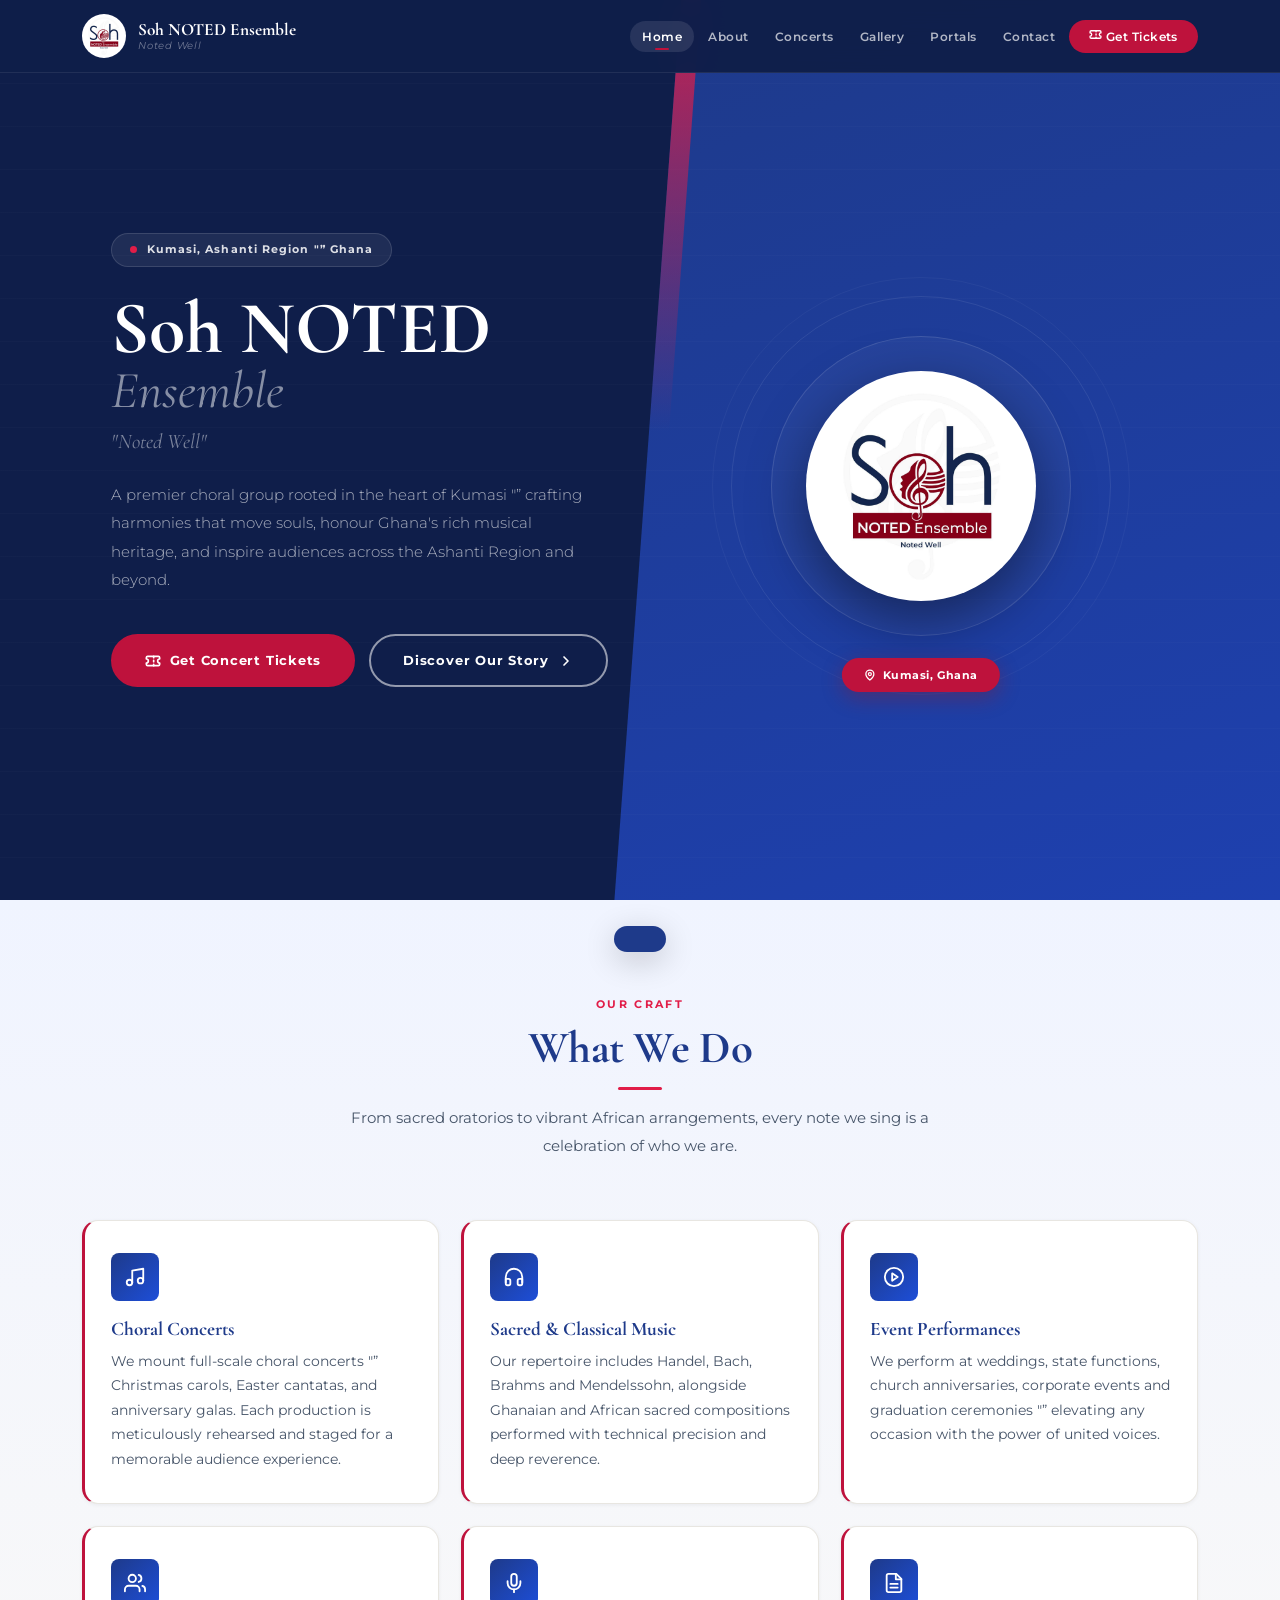
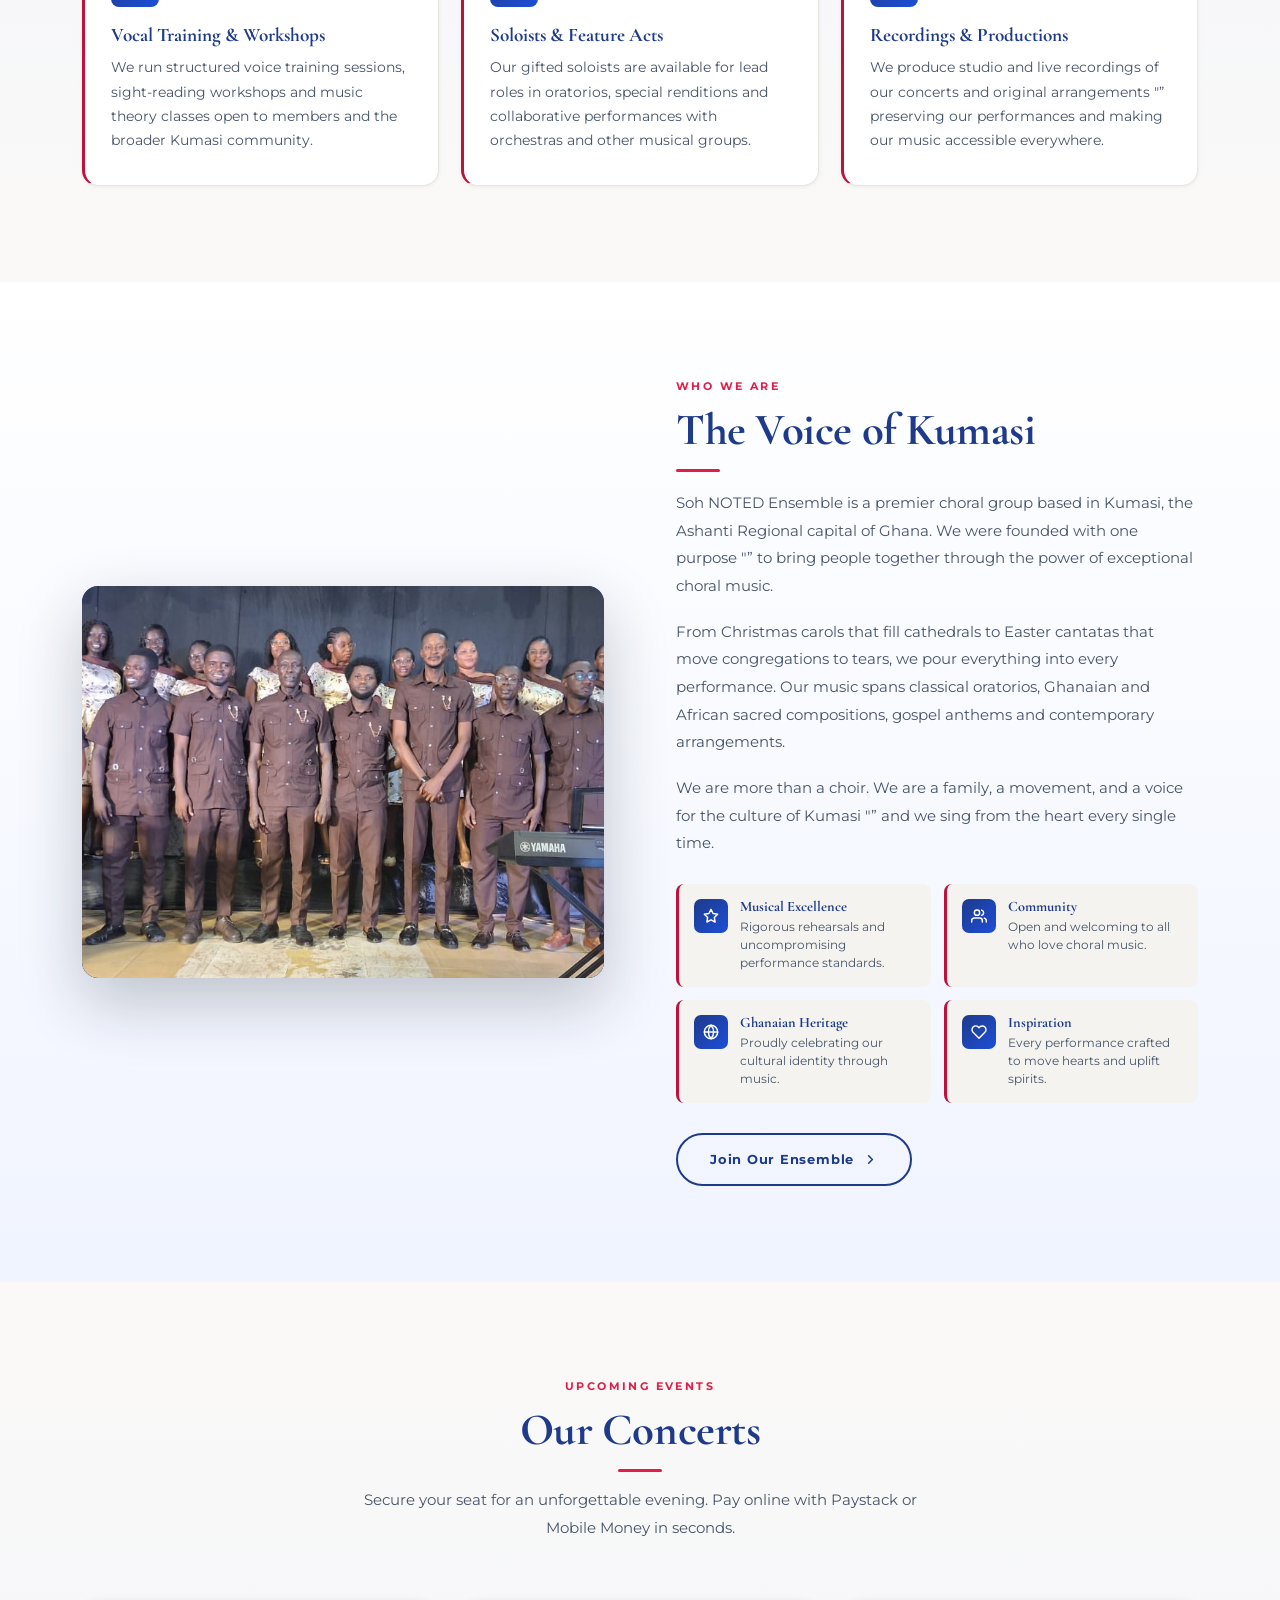
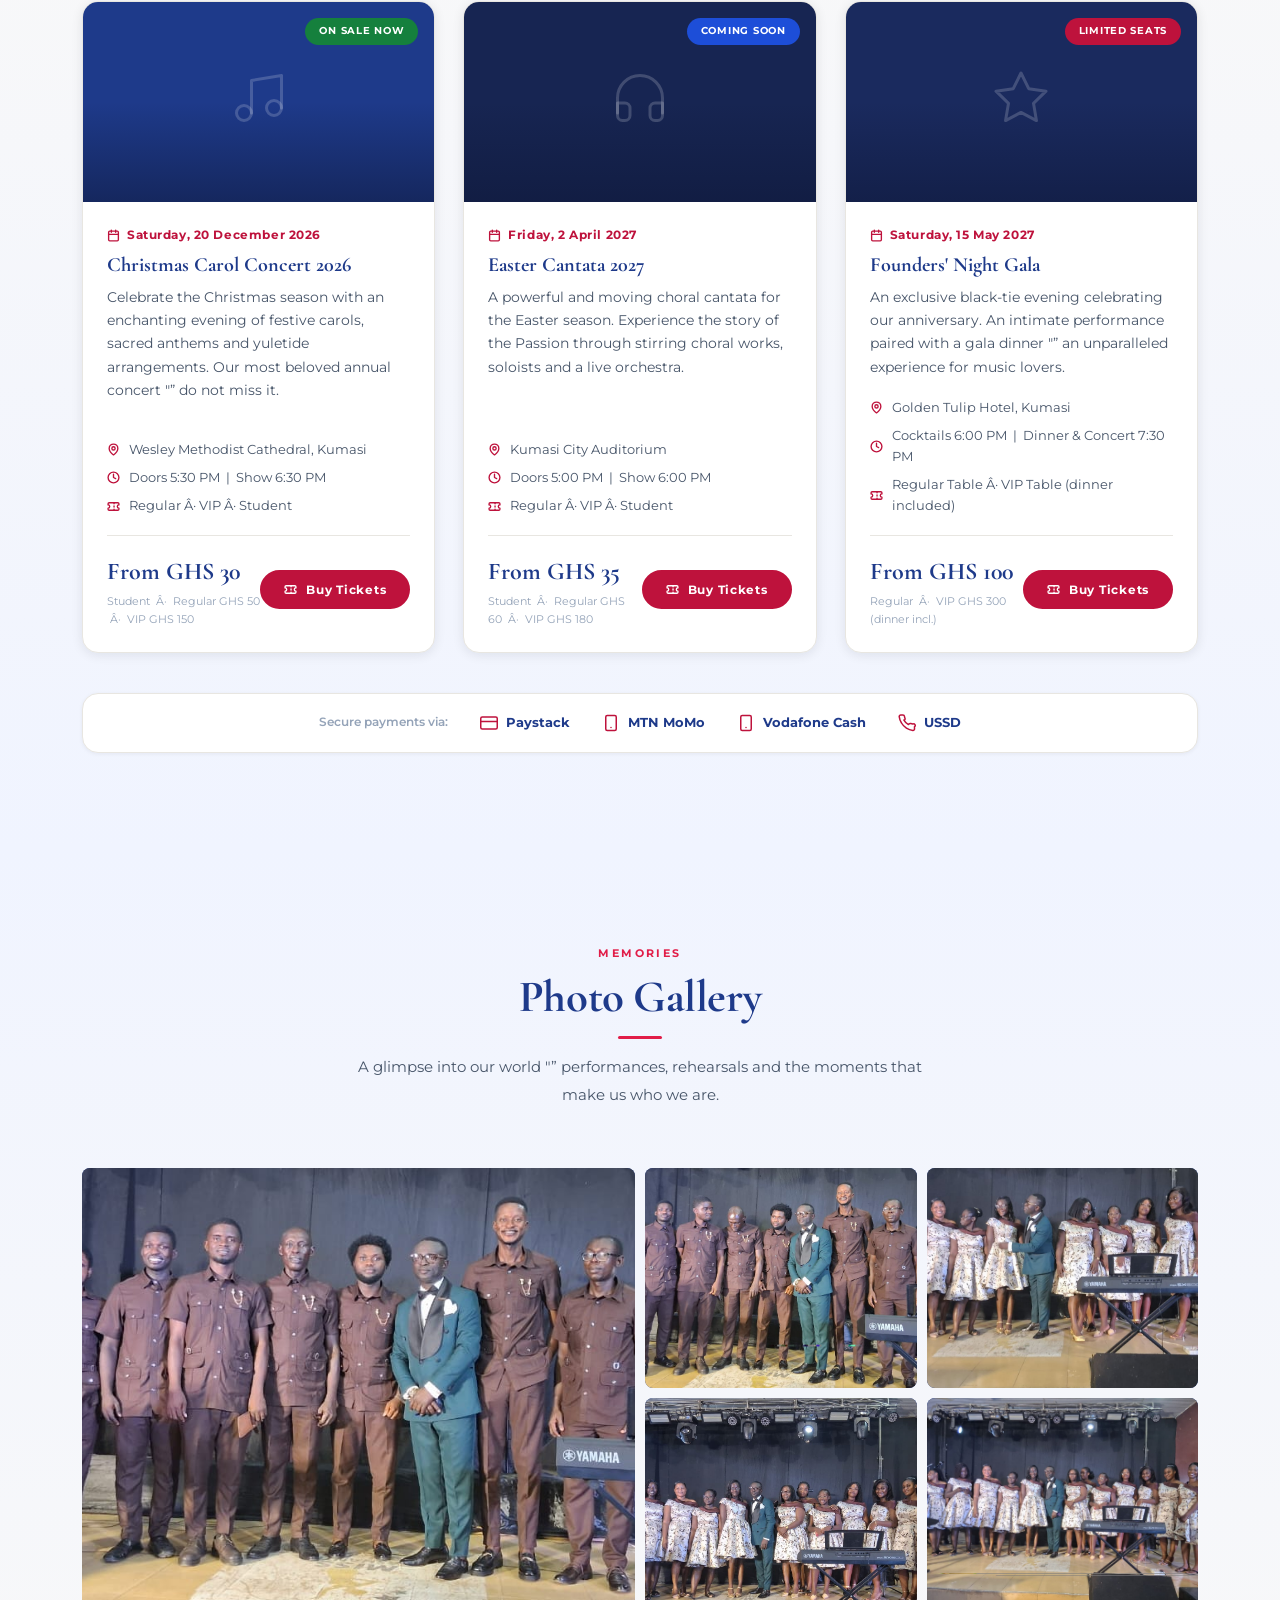
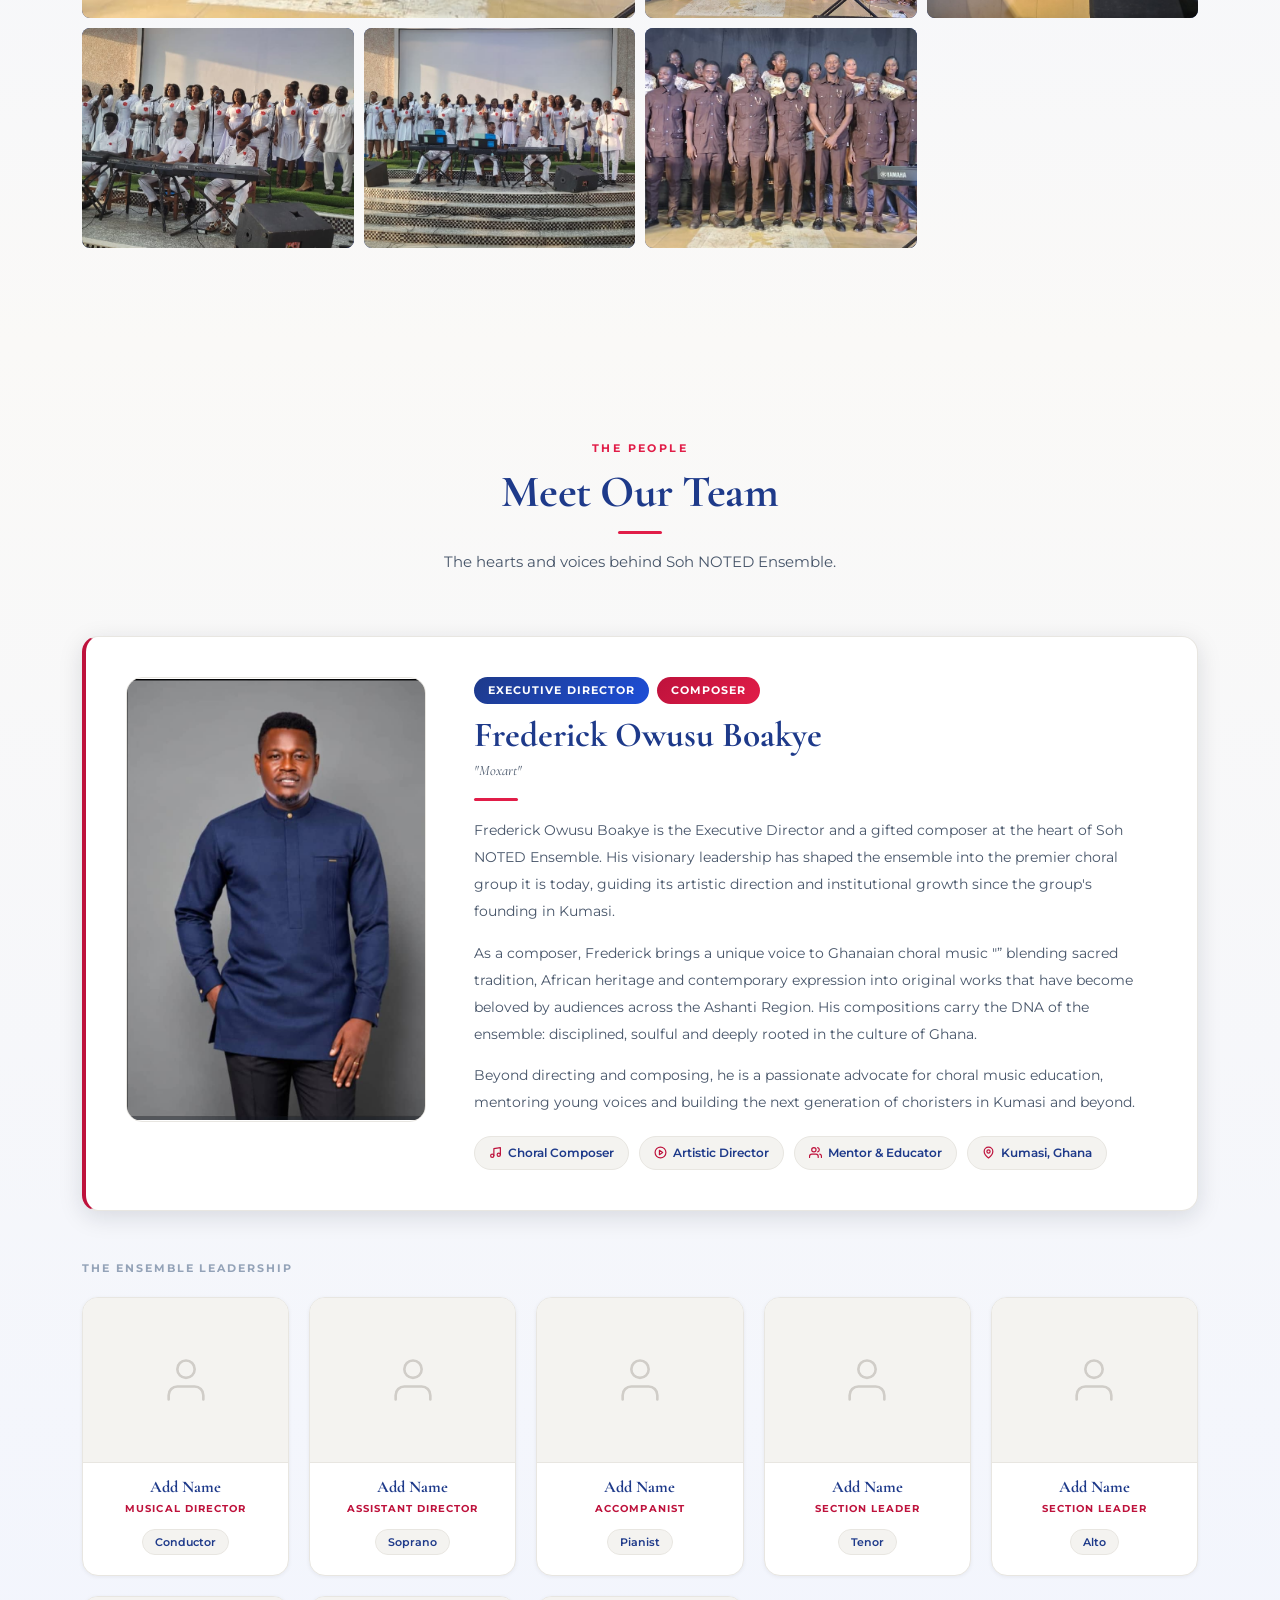
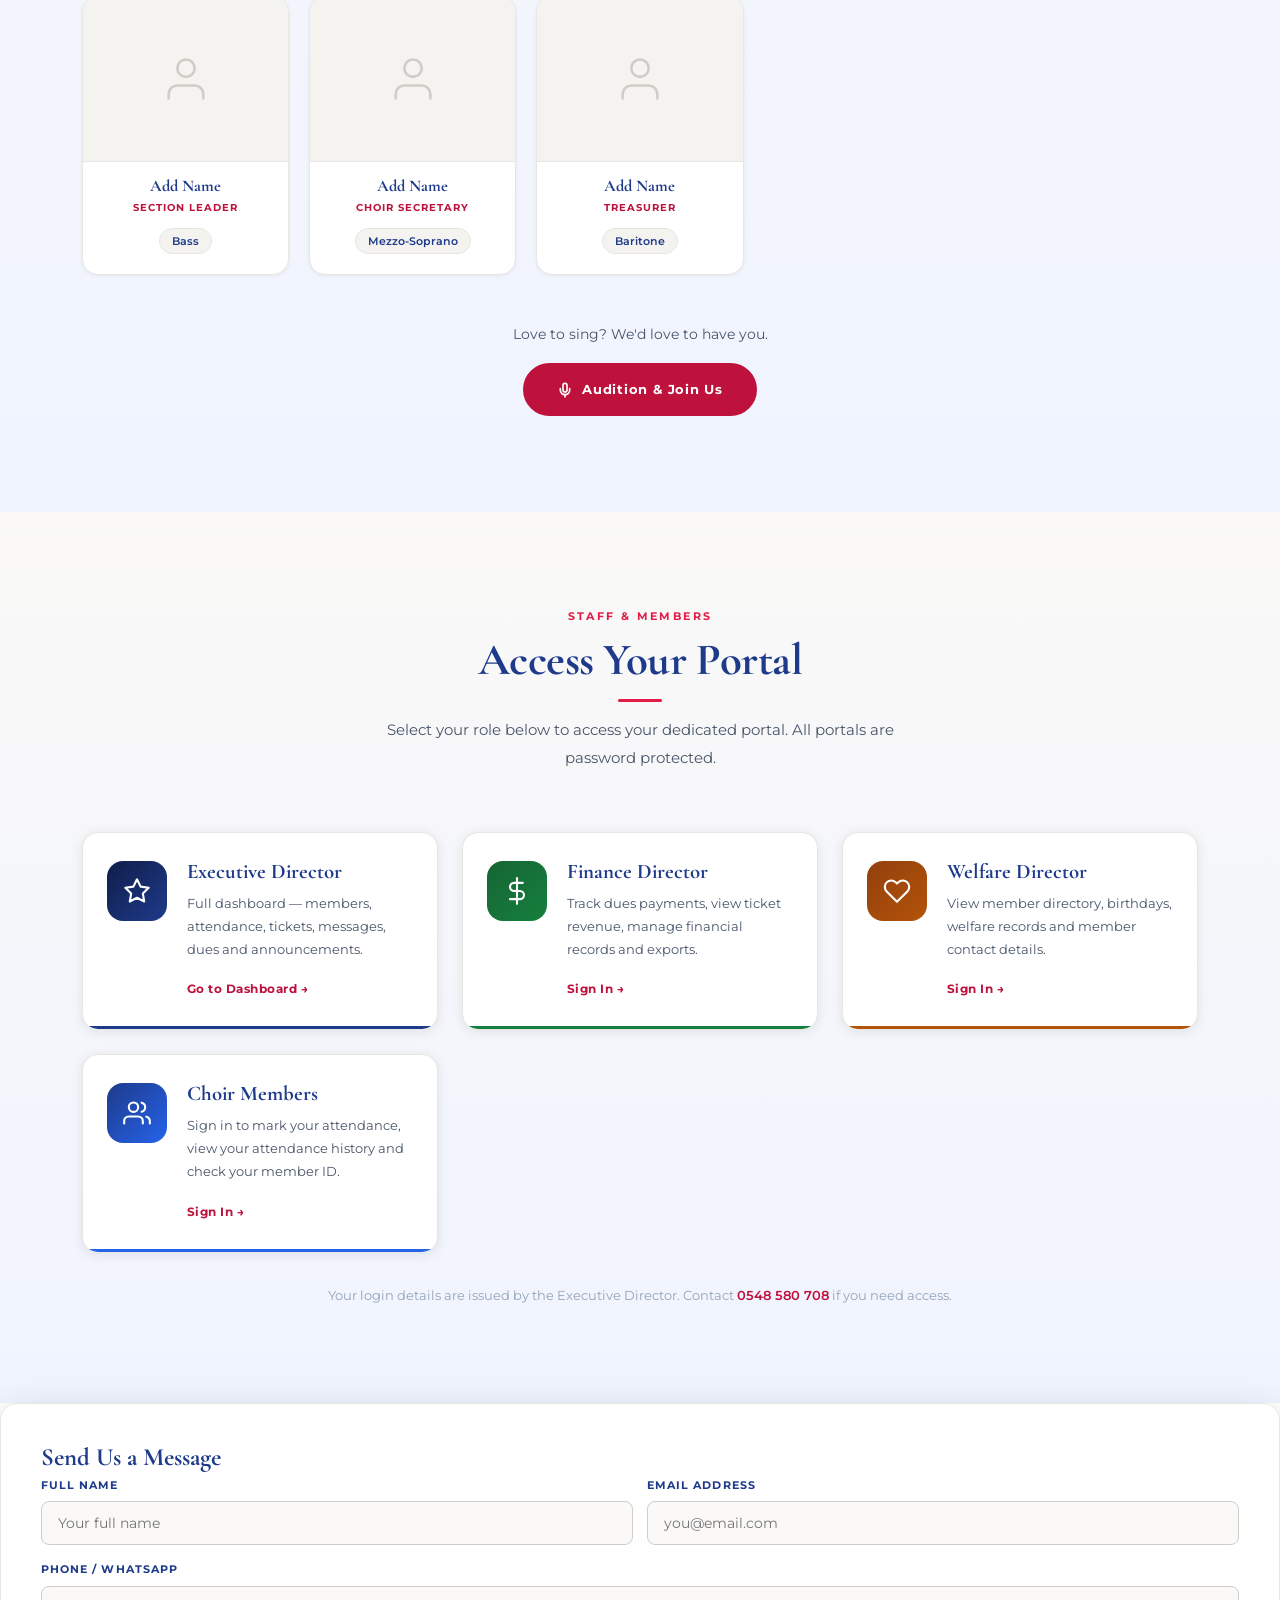
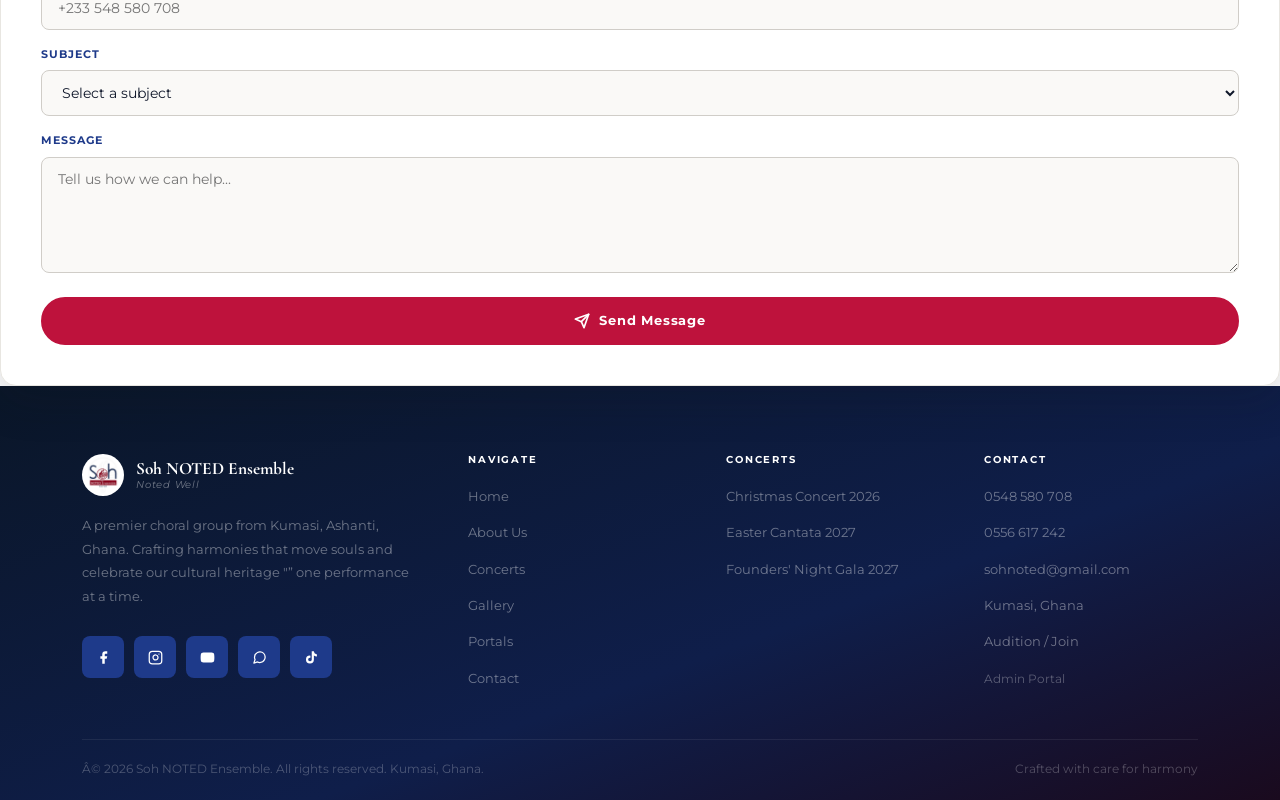
==== commit 98f40c6f: "Split-screen portal logins with choir images - Member, Finance, Welfare portals" ====
--- a/index.html
+++ b/index.html
@@ -424,7 +424,7 @@
 </section>
 
 <!-- ╔══════════════════════════════╗
-     ║        PORTALS               ║
+     ║                       ║
      ╚══════════════════════════════╝ -->
 <section id="members" class="sp portals-sec" aria-labelledby="portals-title">
   <div class="container">
@@ -449,17 +449,6 @@
         </div>
       </a>
 
-      <!-- Music Director -->
-      <a href="music-director.html" class="portal-card portal-card-crimson fu">
-        <div class="portal-card-icon">
-          <svg xmlns="http://www.w3.org/2000/svg" width="28" height="28" viewBox="0 0 24 24" fill="none" stroke="currentColor" stroke-width="1.8" stroke-linecap="round" stroke-linejoin="round"><path d="M9 18V5l12-2v13"/><circle cx="6" cy="18" r="3"/><circle cx="18" cy="16" r="3"/></svg>
-        </div>
-        <div class="portal-card-body">
-          <h3>Music Director</h3>
-          <p>Manage rehearsal sessions, create session codes, view and approve attendance.</p>
-          <span class="portal-card-cta">Sign In &rarr;</span>
-        </div>
-      </a>
 
       <!-- Finance Director -->
       <a href="finance-director.html" class="portal-card portal-card-green fu">
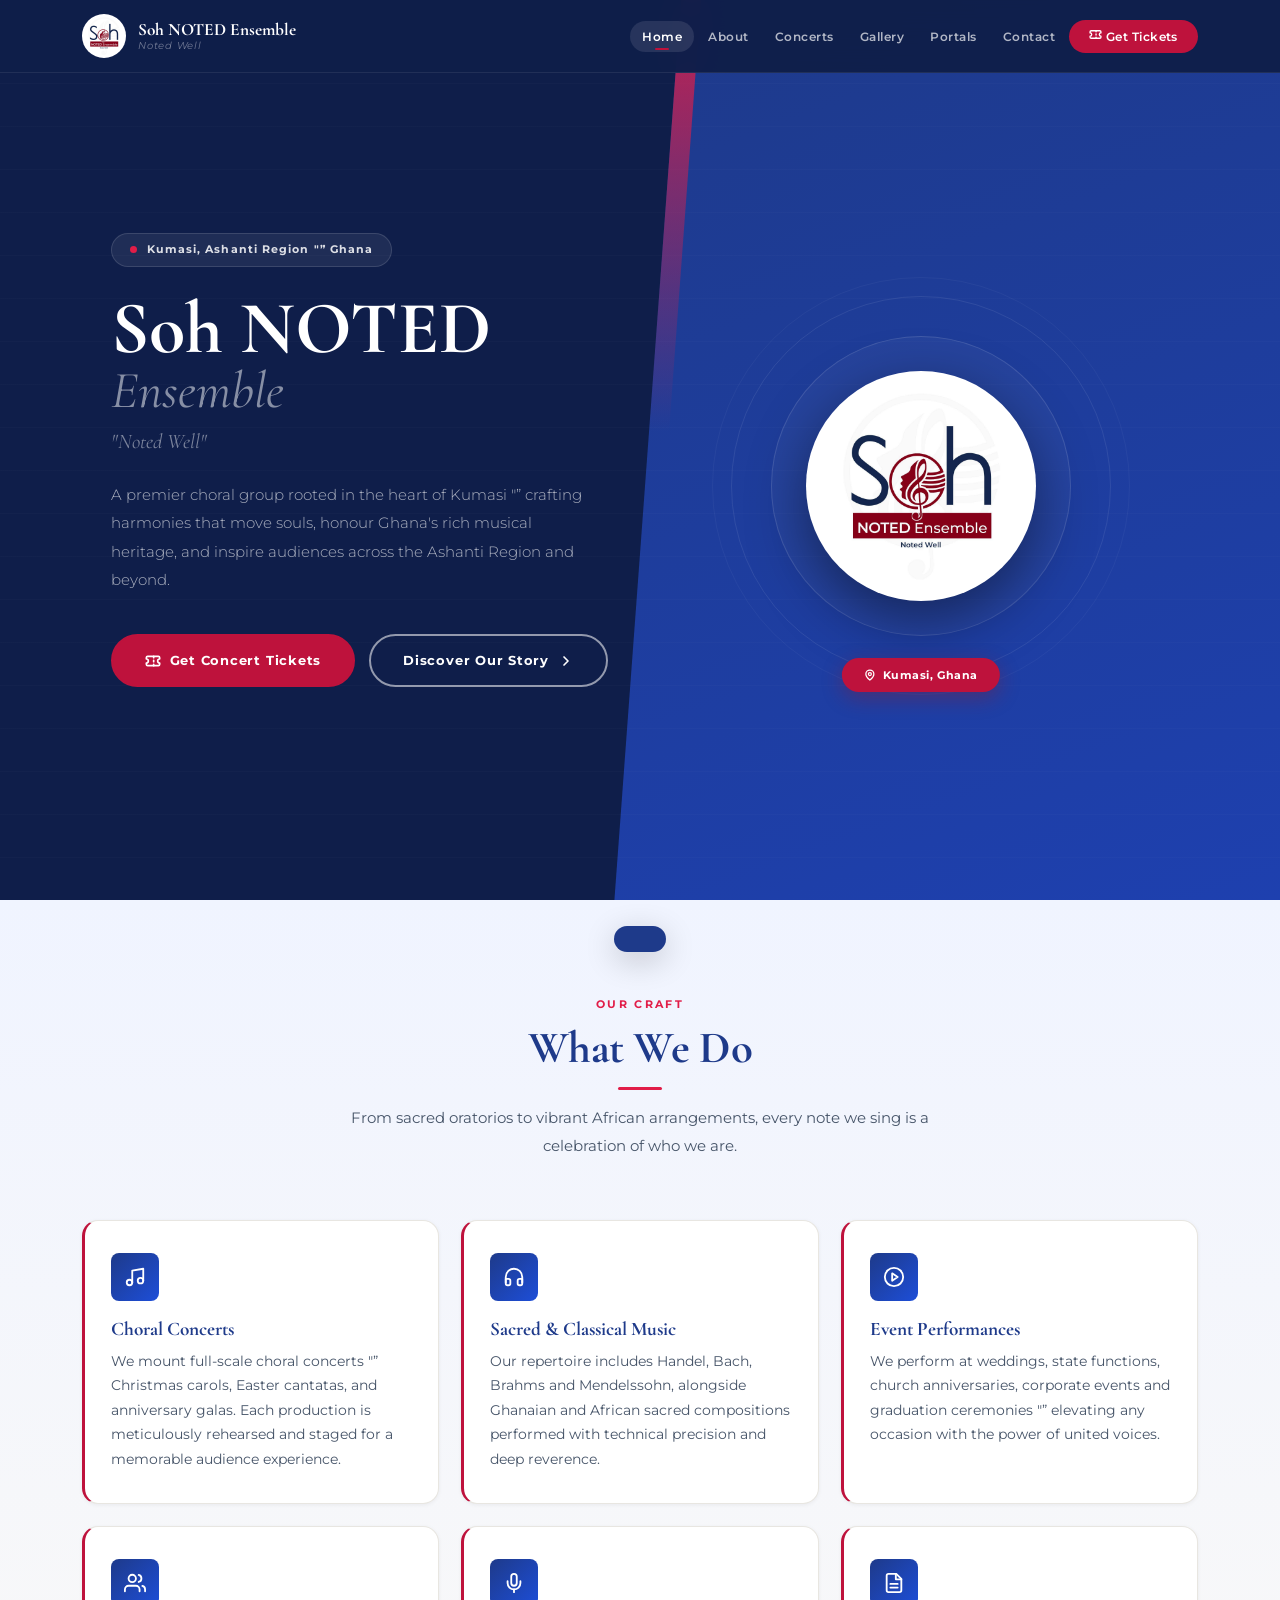
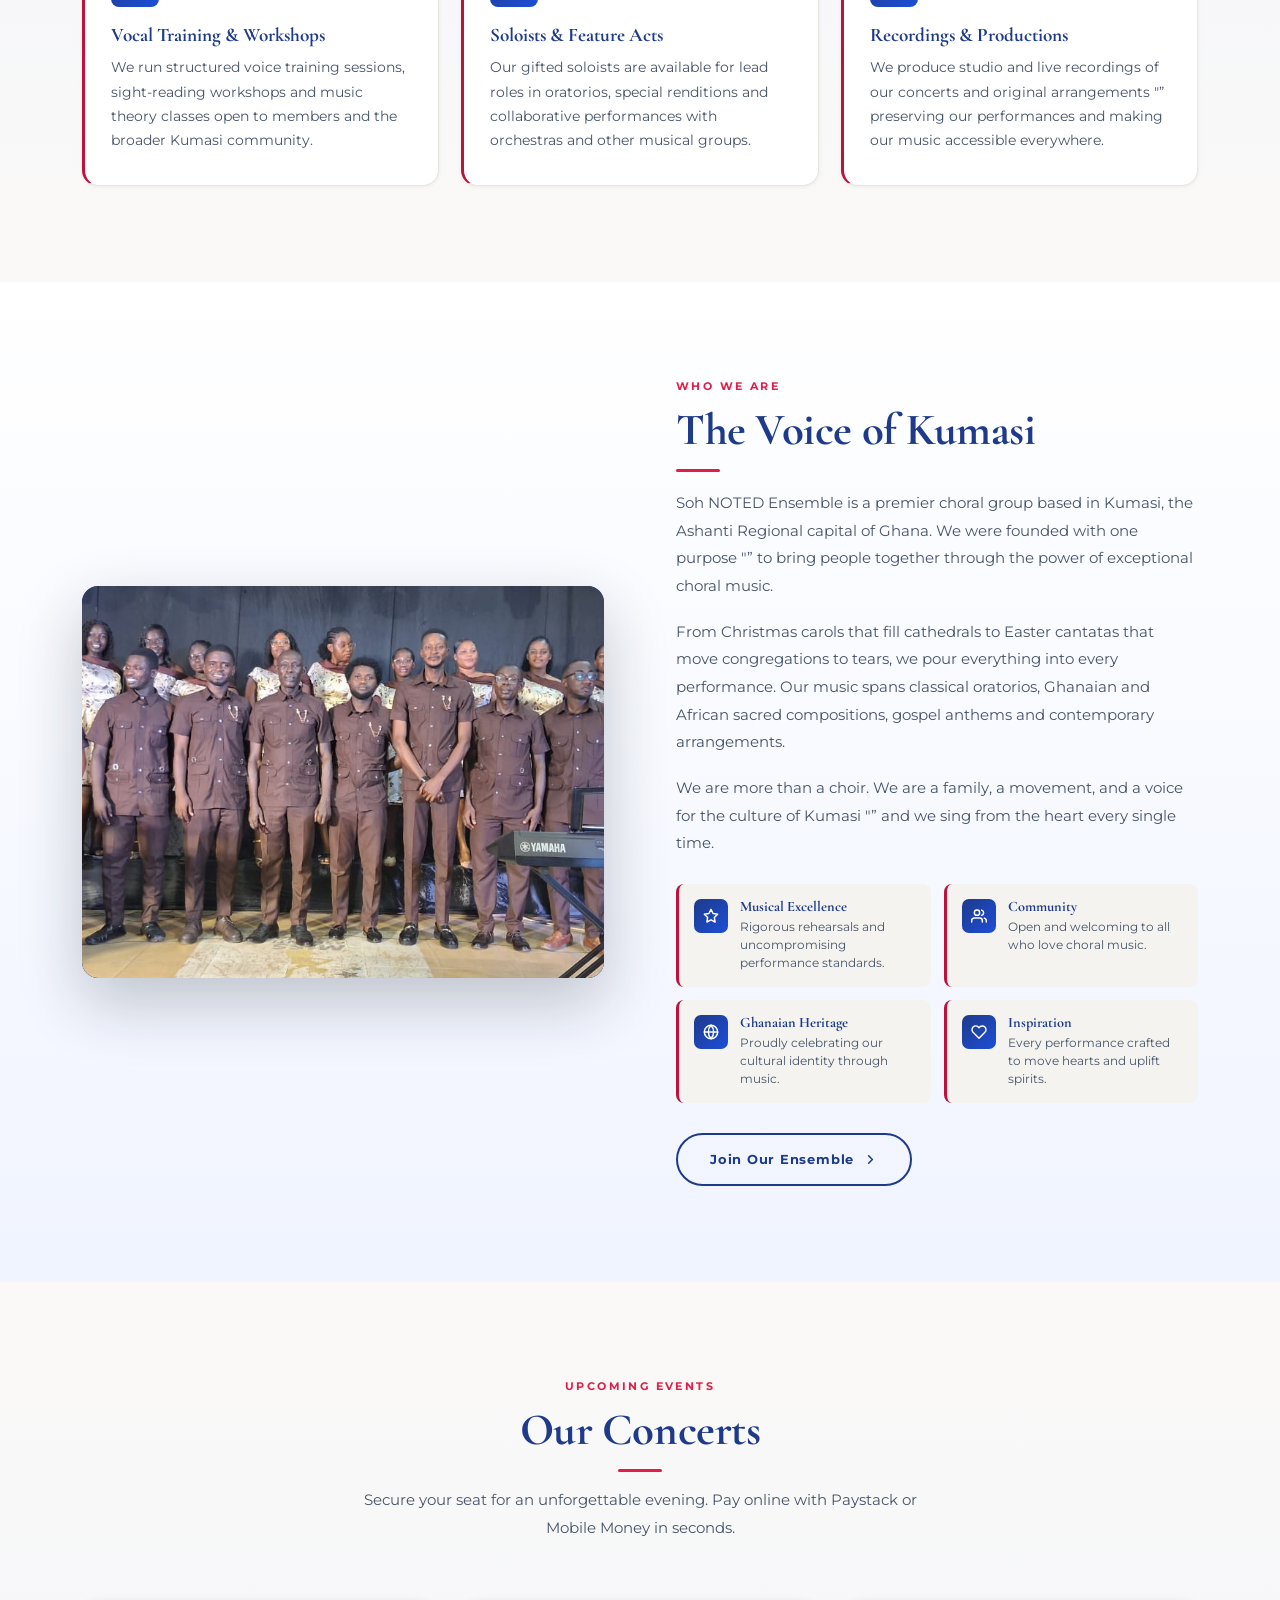
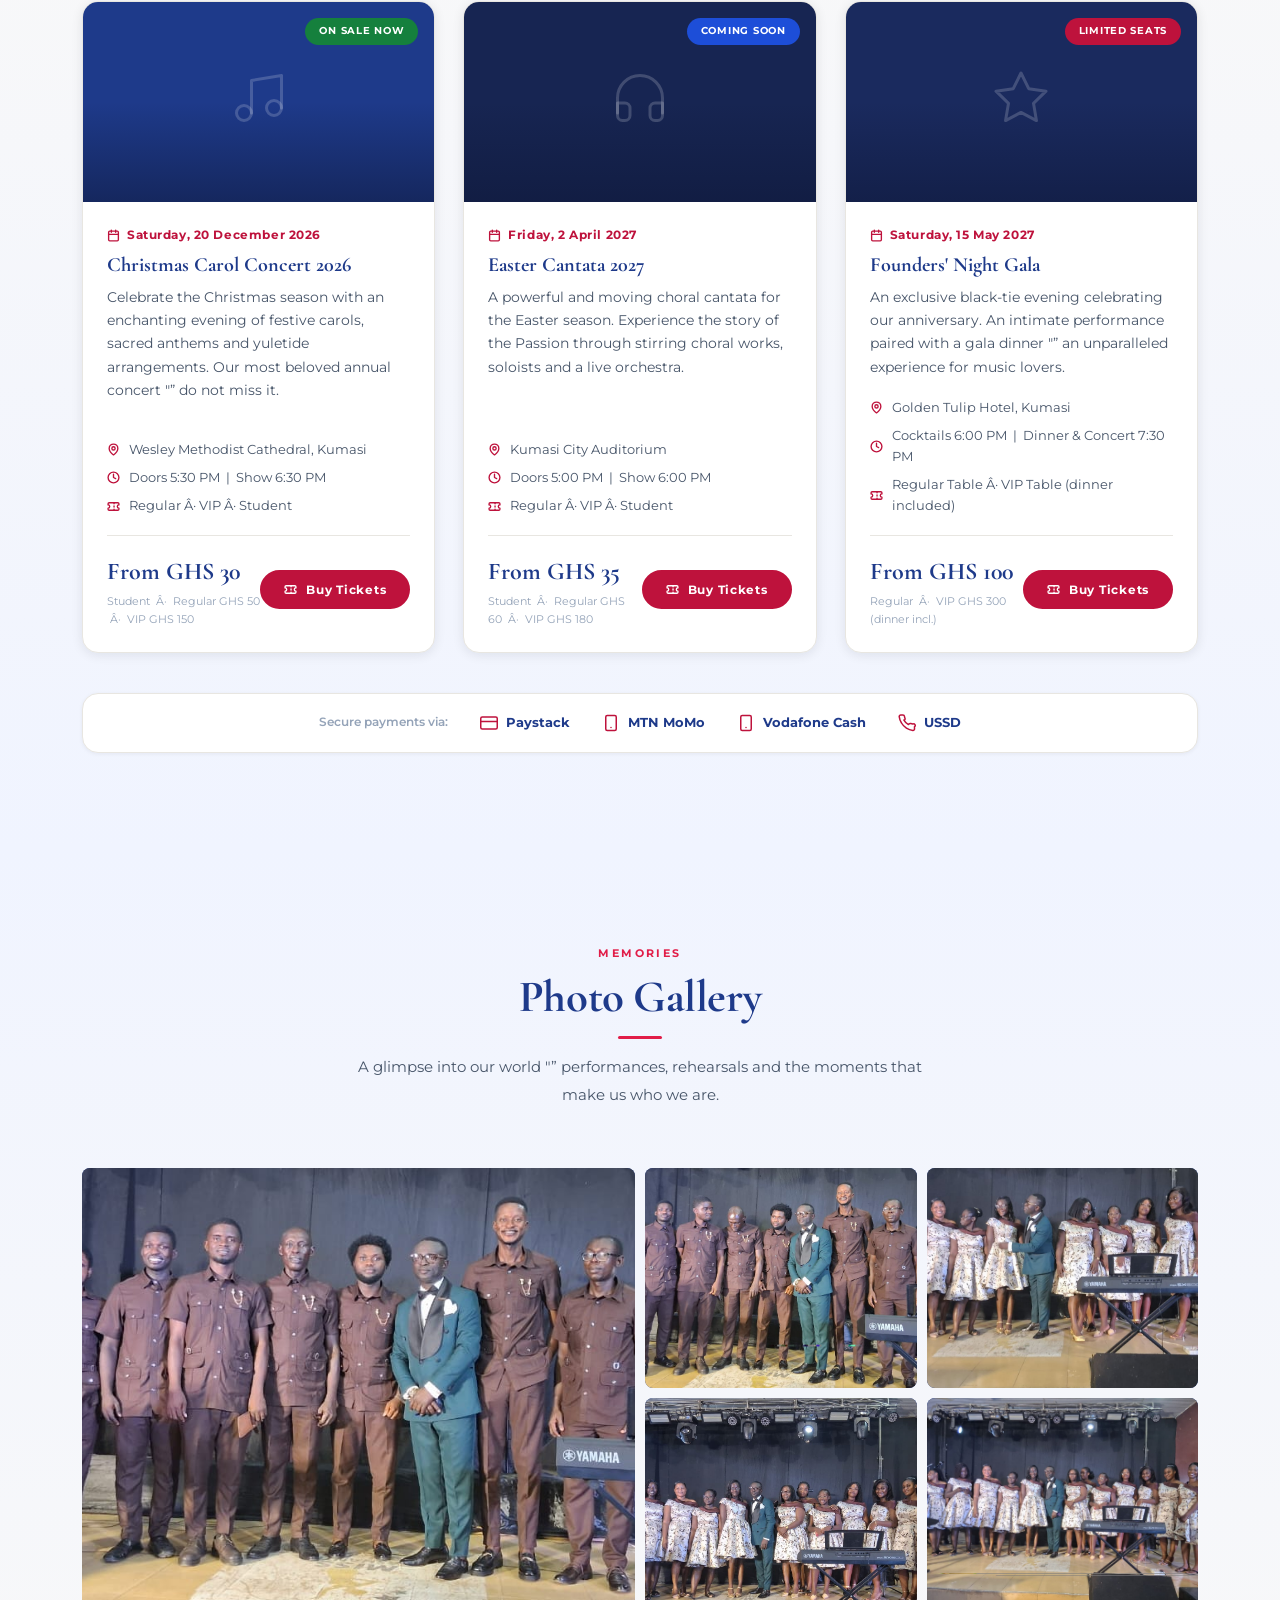
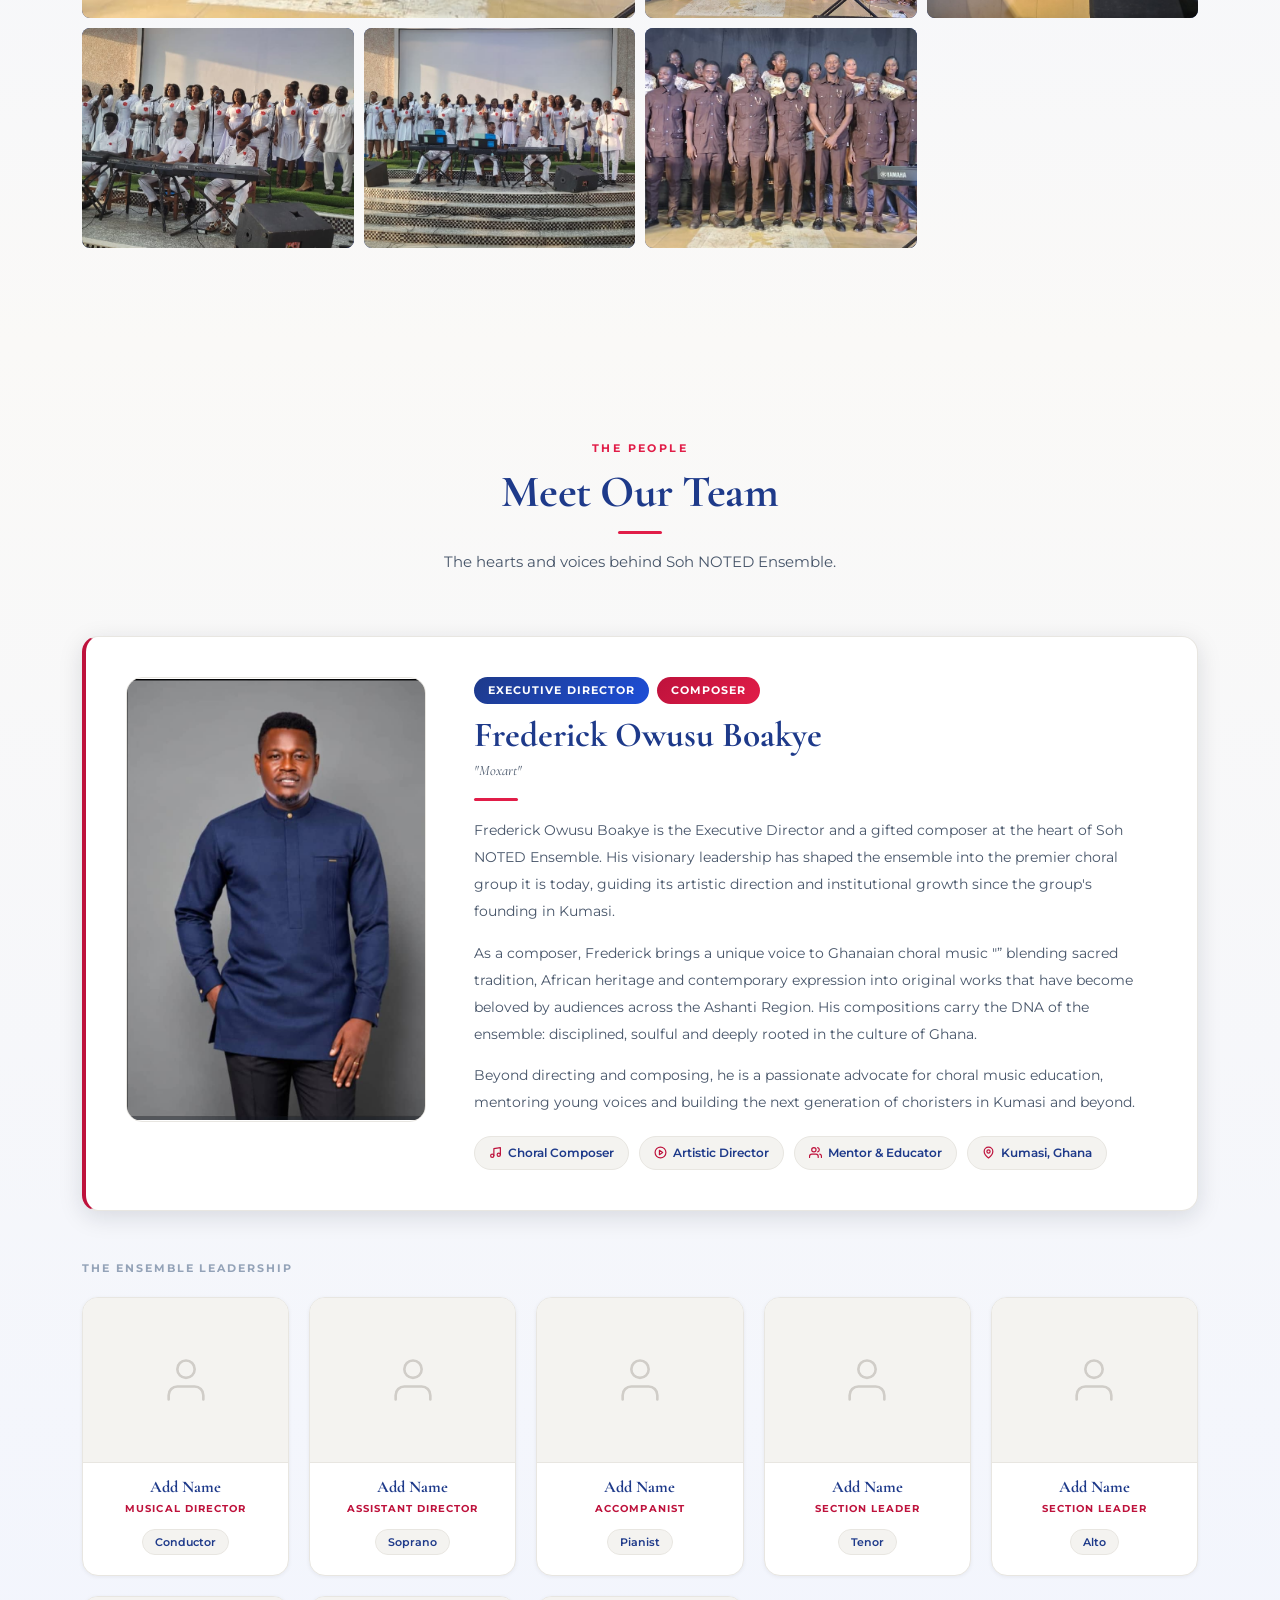
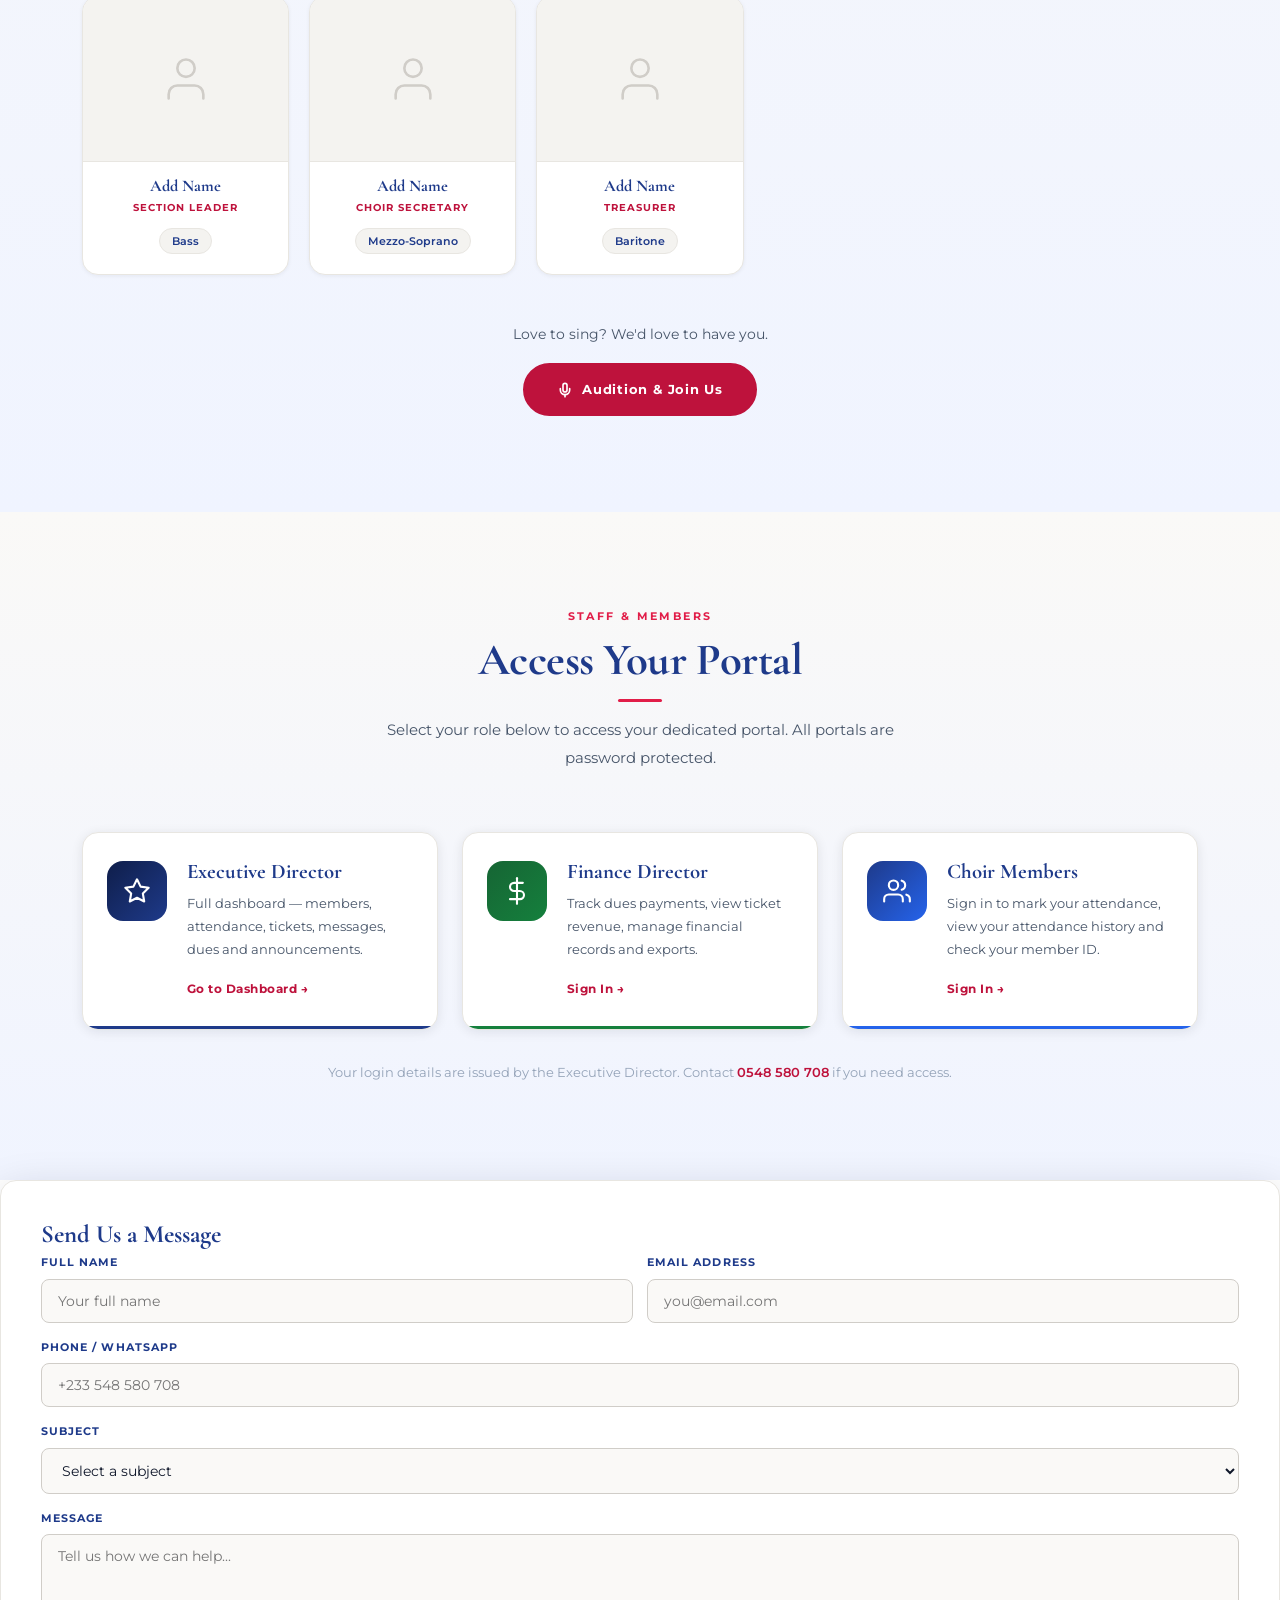
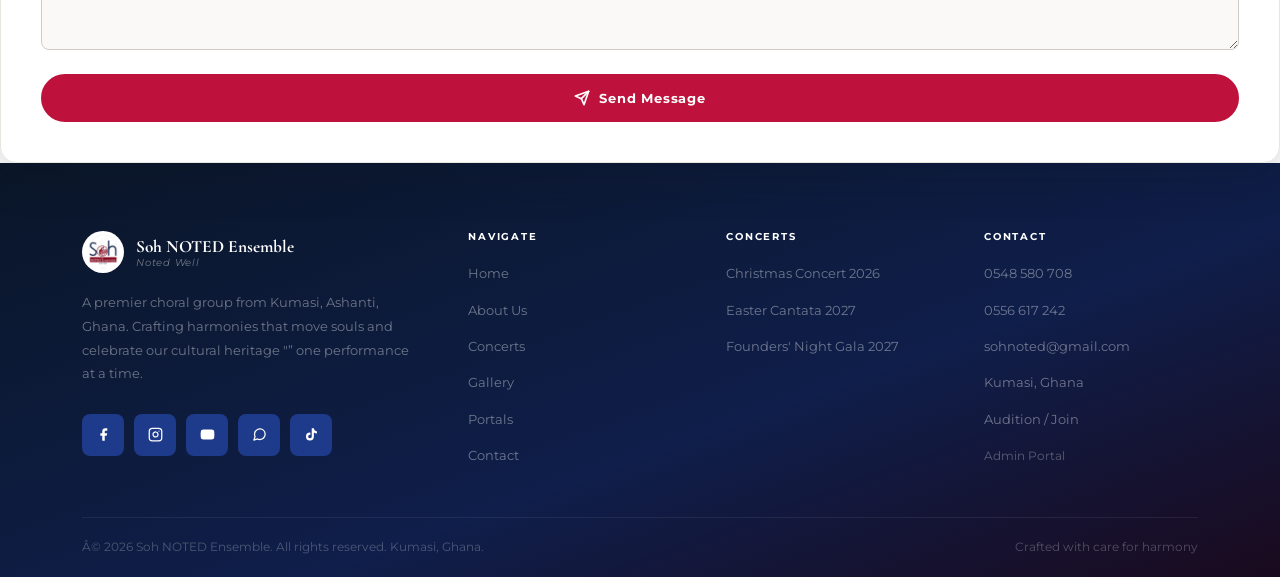
==== commit 0011f9e7: "Remove Welfare Director portal card from main site" ====
--- a/index.html
+++ b/index.html
@@ -462,17 +462,6 @@
         </div>
       </a>
 
-      <!-- Welfare Director -->
-      <a href="welfare-director.html" class="portal-card portal-card-amber fu">
-        <div class="portal-card-icon">
-          <svg xmlns="http://www.w3.org/2000/svg" width="28" height="28" viewBox="0 0 24 24" fill="none" stroke="currentColor" stroke-width="1.8" stroke-linecap="round" stroke-linejoin="round"><path d="M20.84 4.61a5.5 5.5 0 0 0-7.78 0L12 5.67l-1.06-1.06a5.5 5.5 0 0 0-7.78 7.78l1.06 1.06L12 21.23l7.78-7.78 1.06-1.06a5.5 5.5 0 0 0 0-7.78z"/></svg>
-        </div>
-        <div class="portal-card-body">
-          <h3>Welfare Director</h3>
-          <p>View member directory, birthdays, welfare records and member contact details.</p>
-          <span class="portal-card-cta">Sign In &rarr;</span>
-        </div>
-      </a>
 
       <!-- Members -->
       <a href="member-portal.html" class="portal-card portal-card-mid fu">
